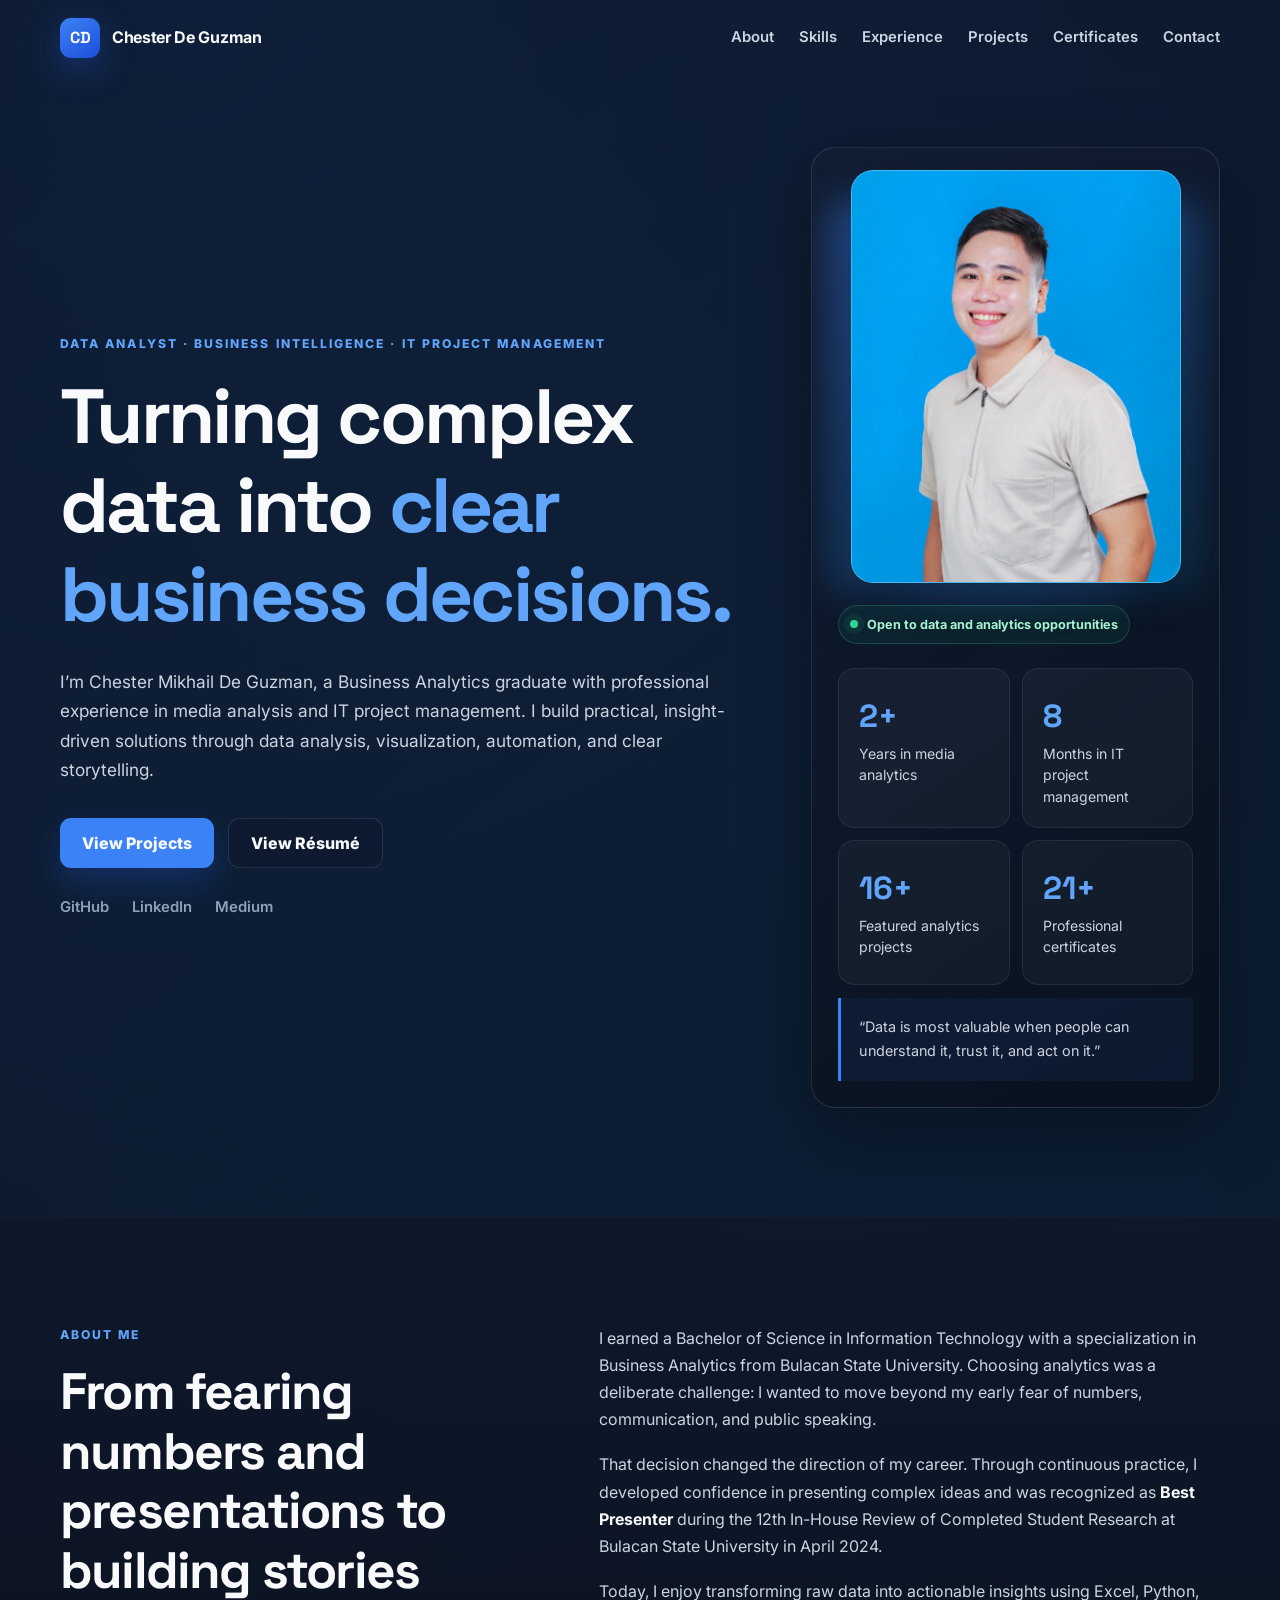
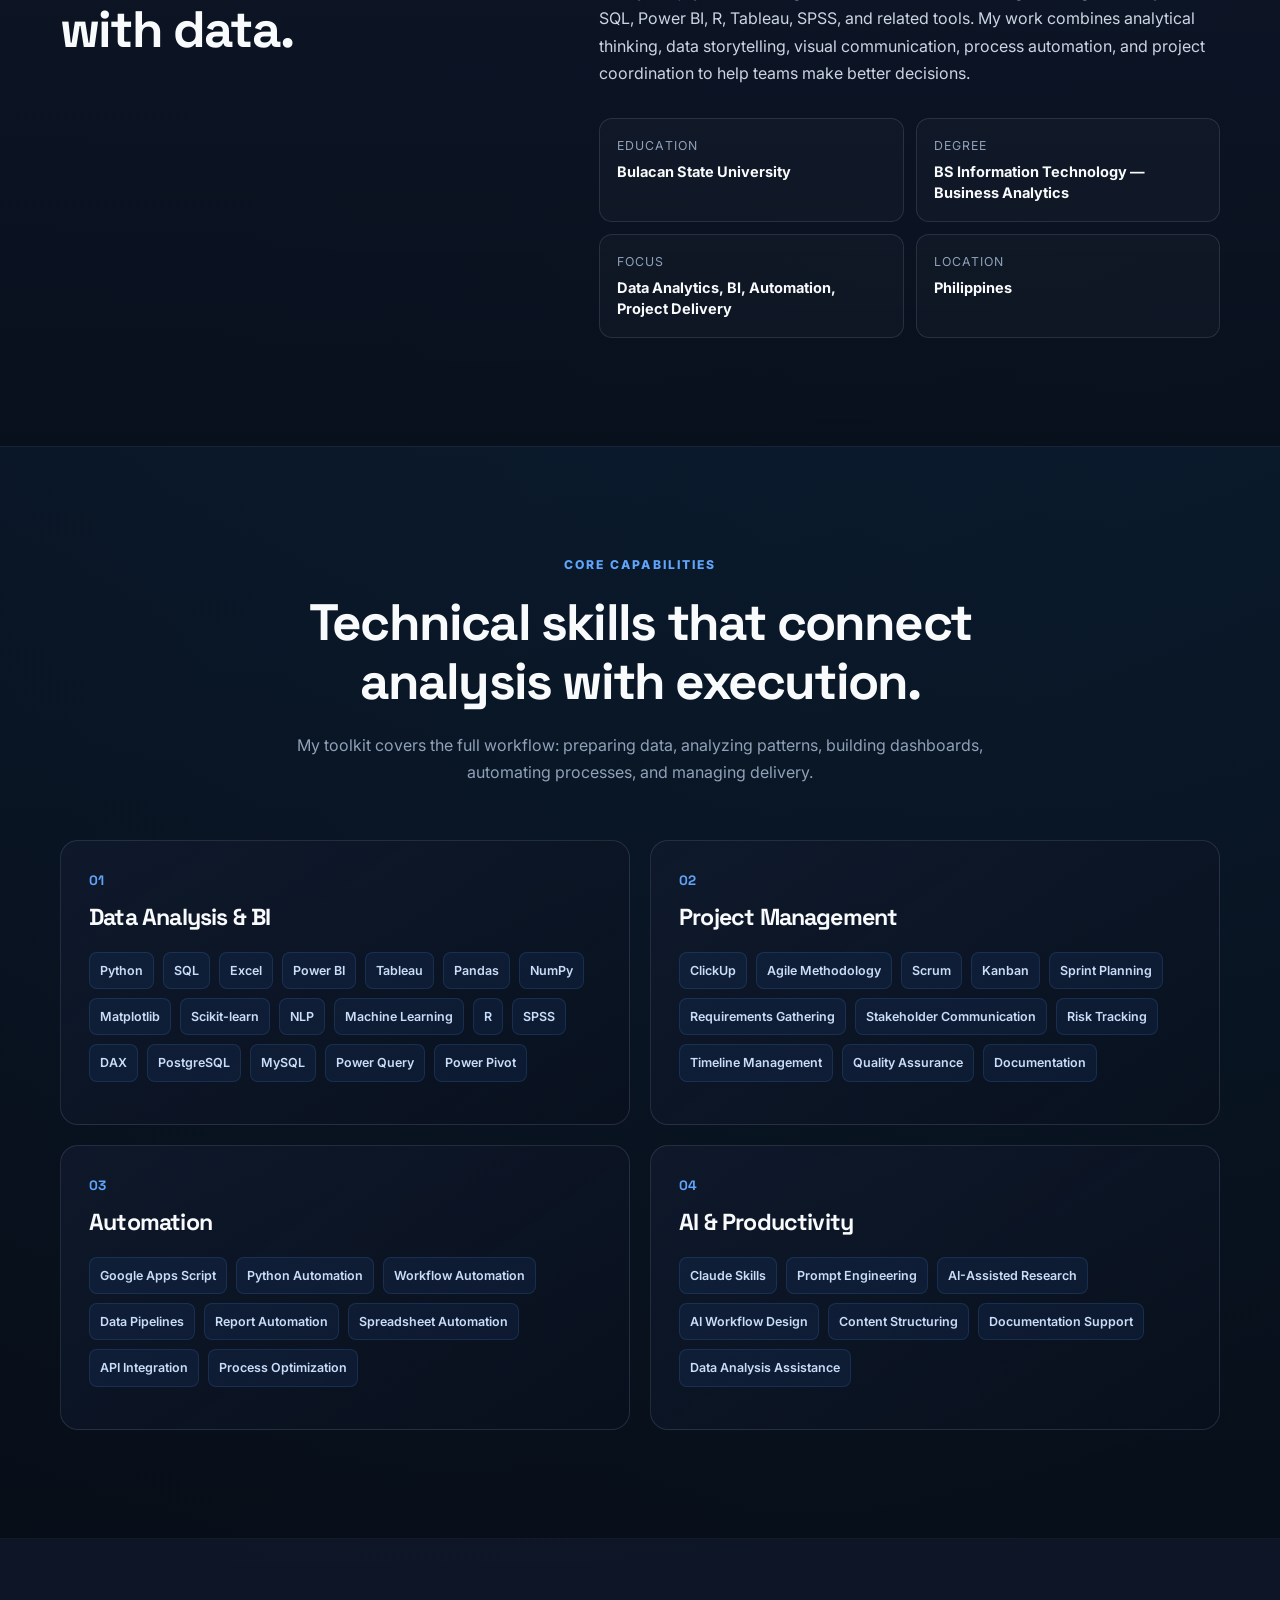
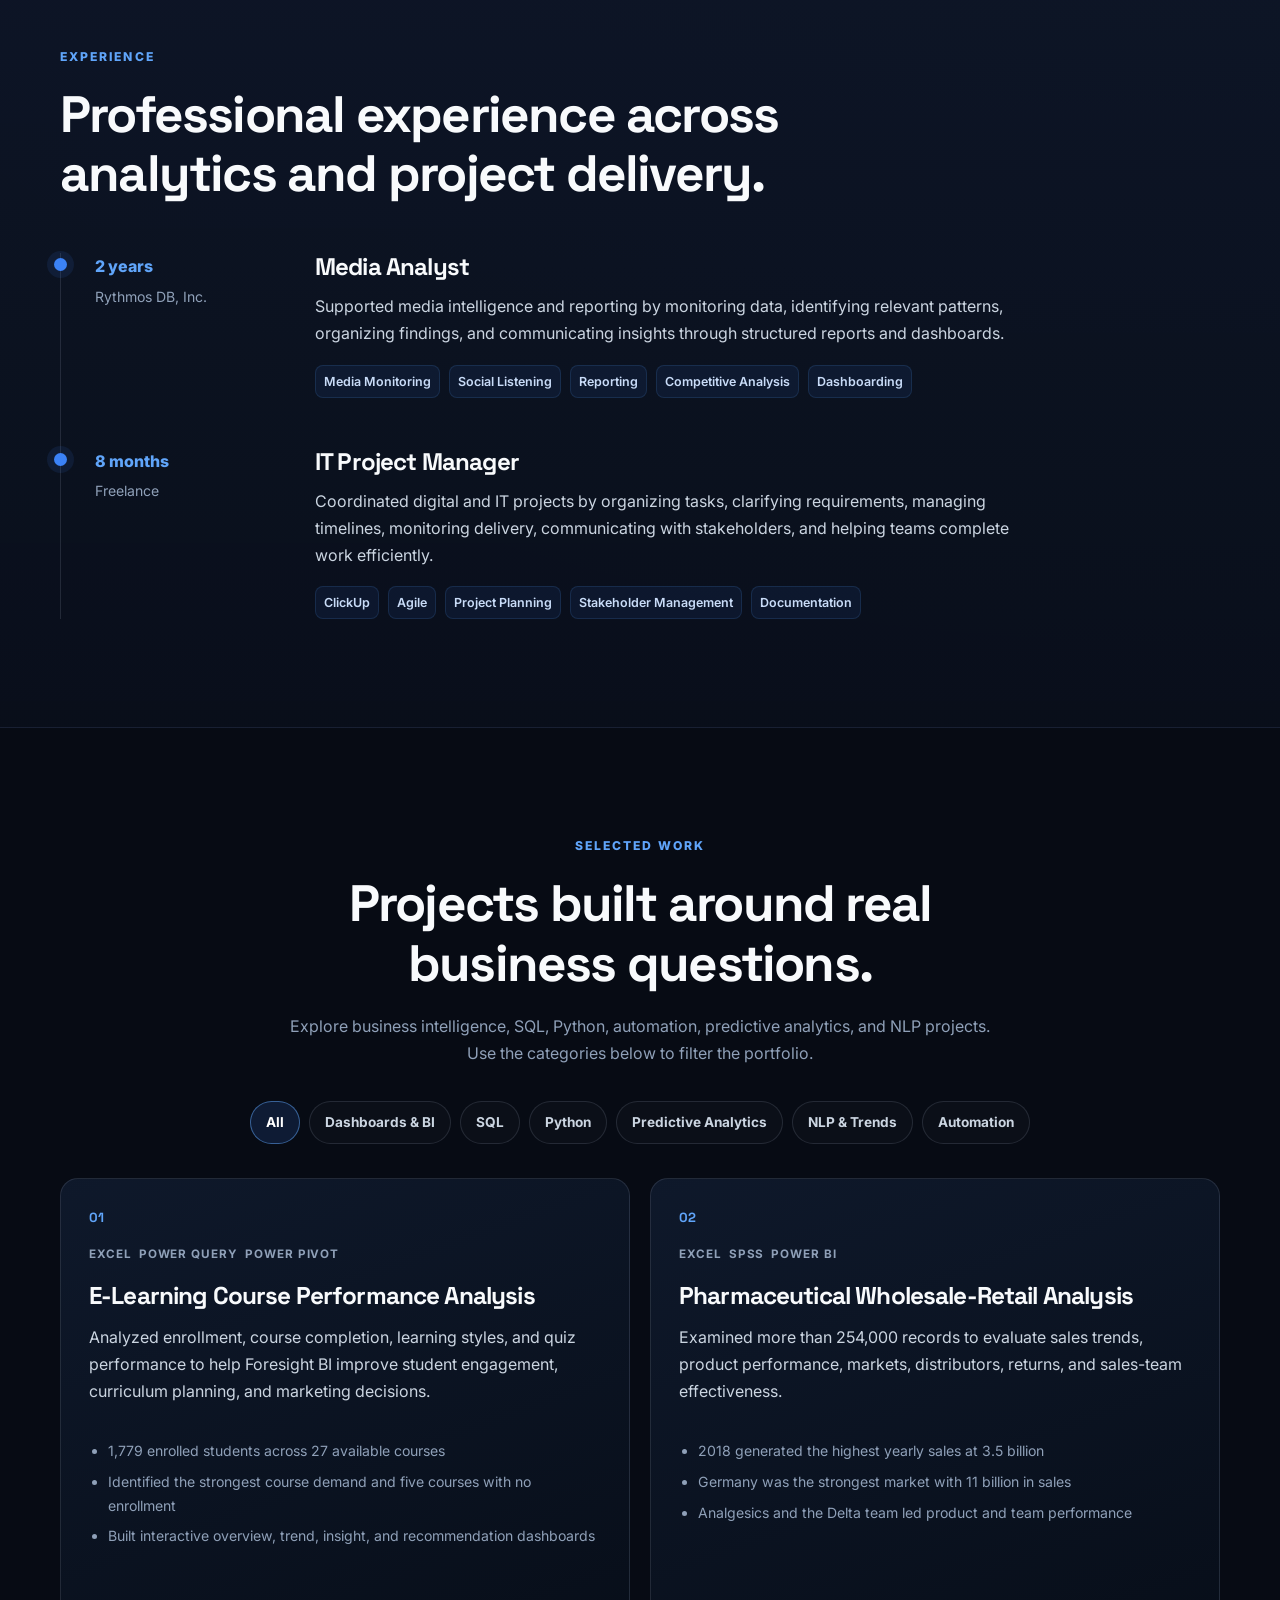
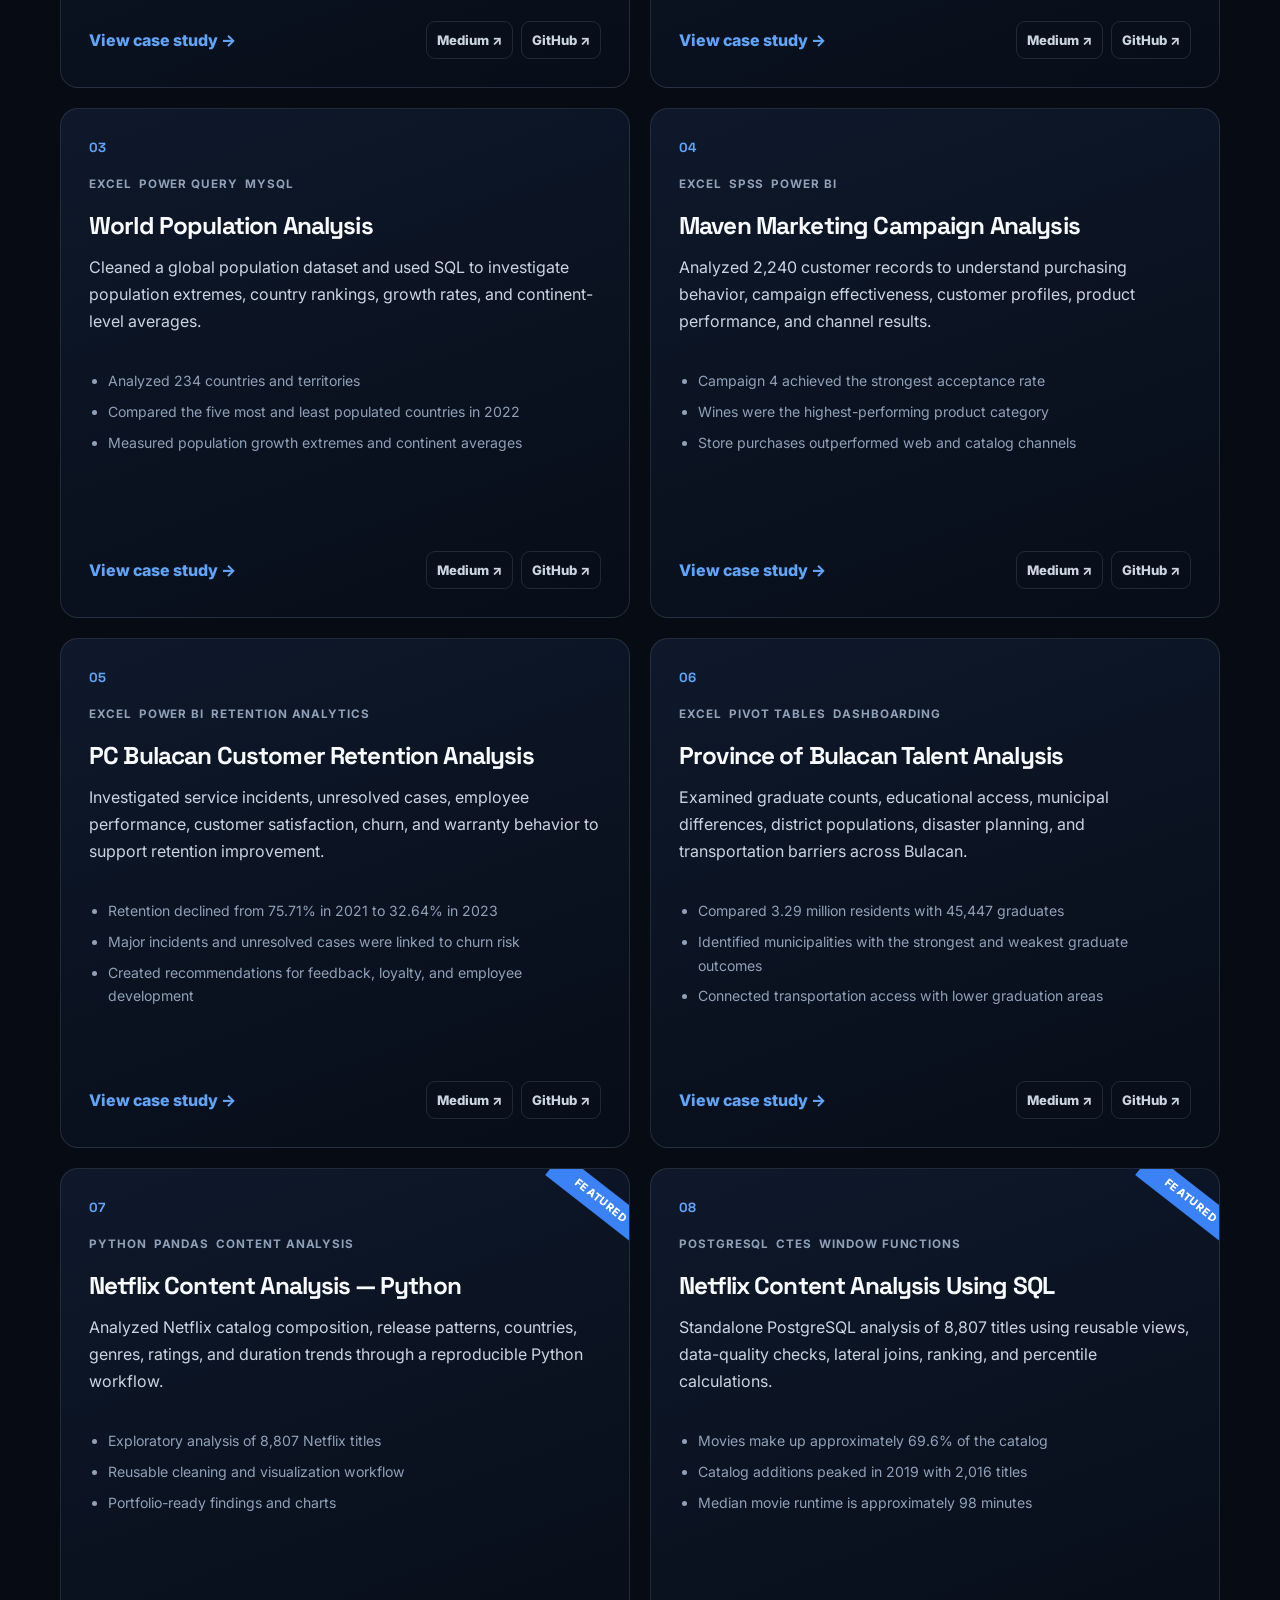
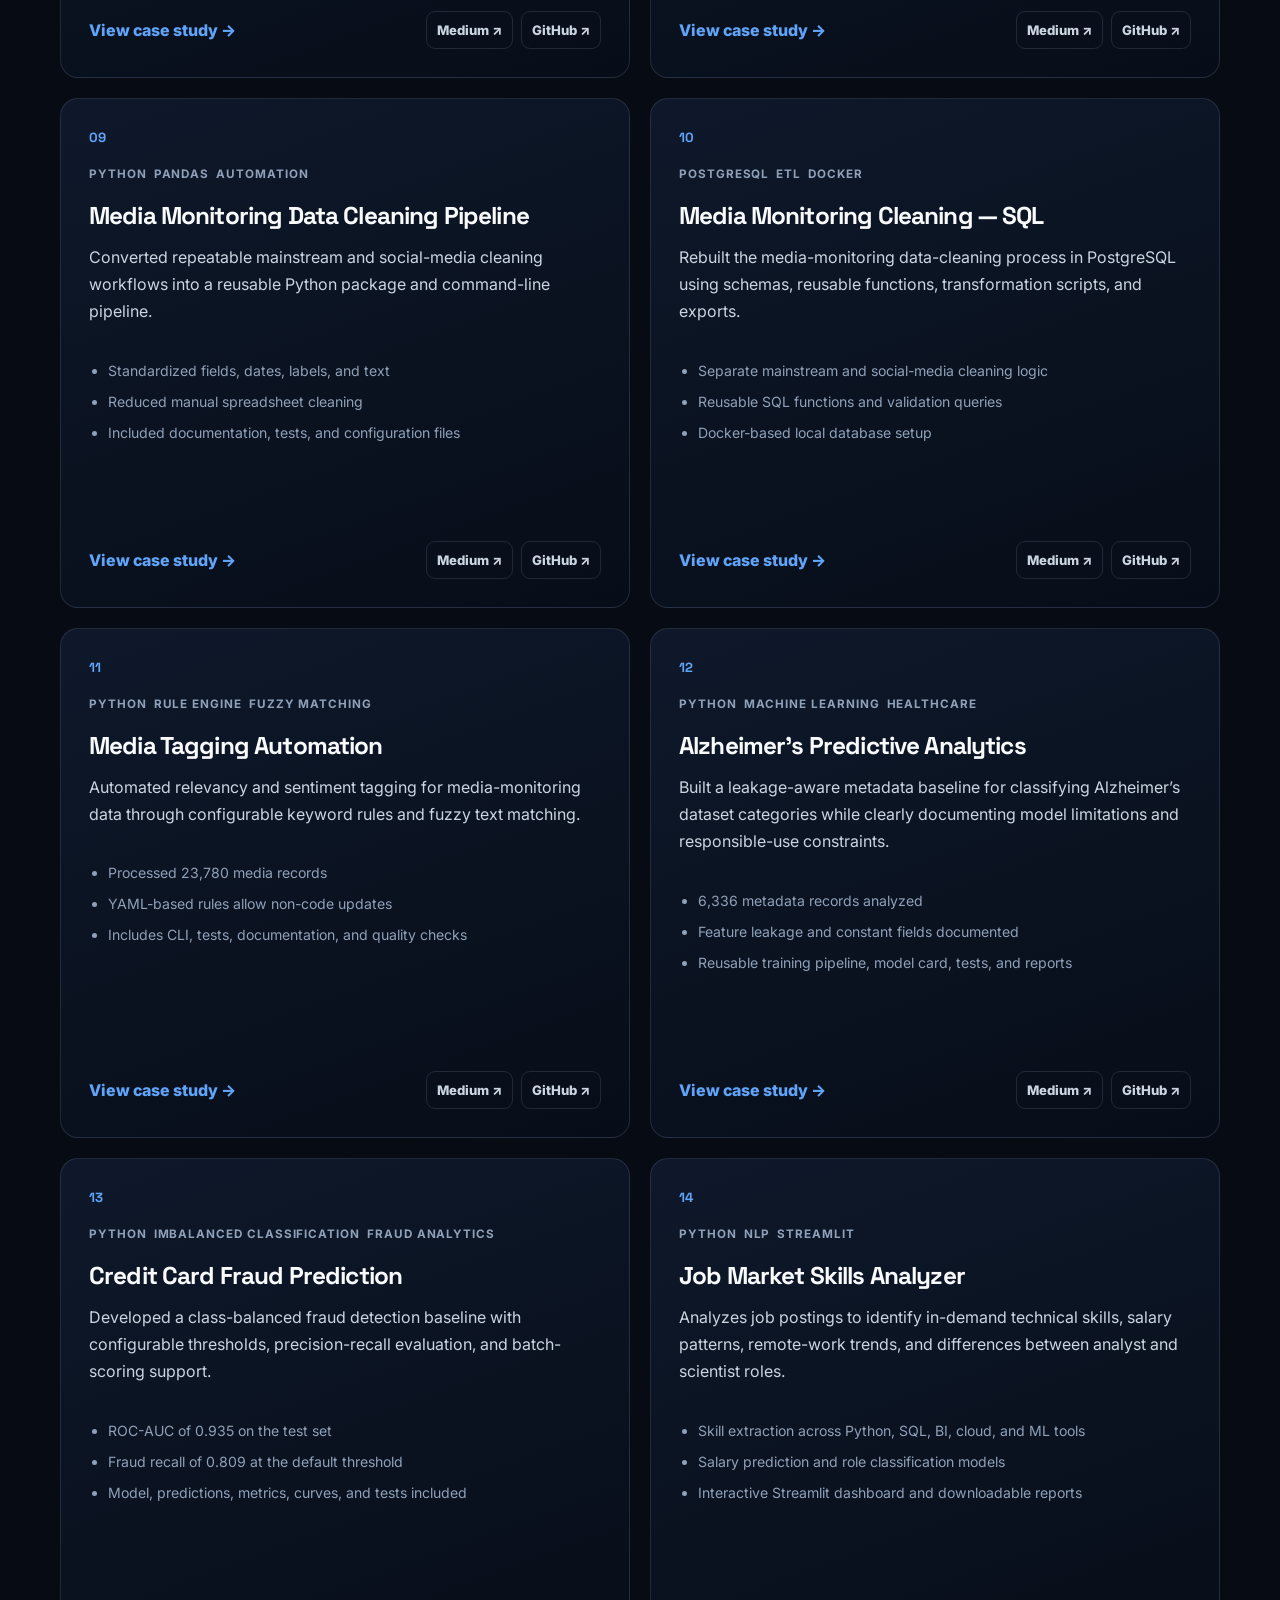
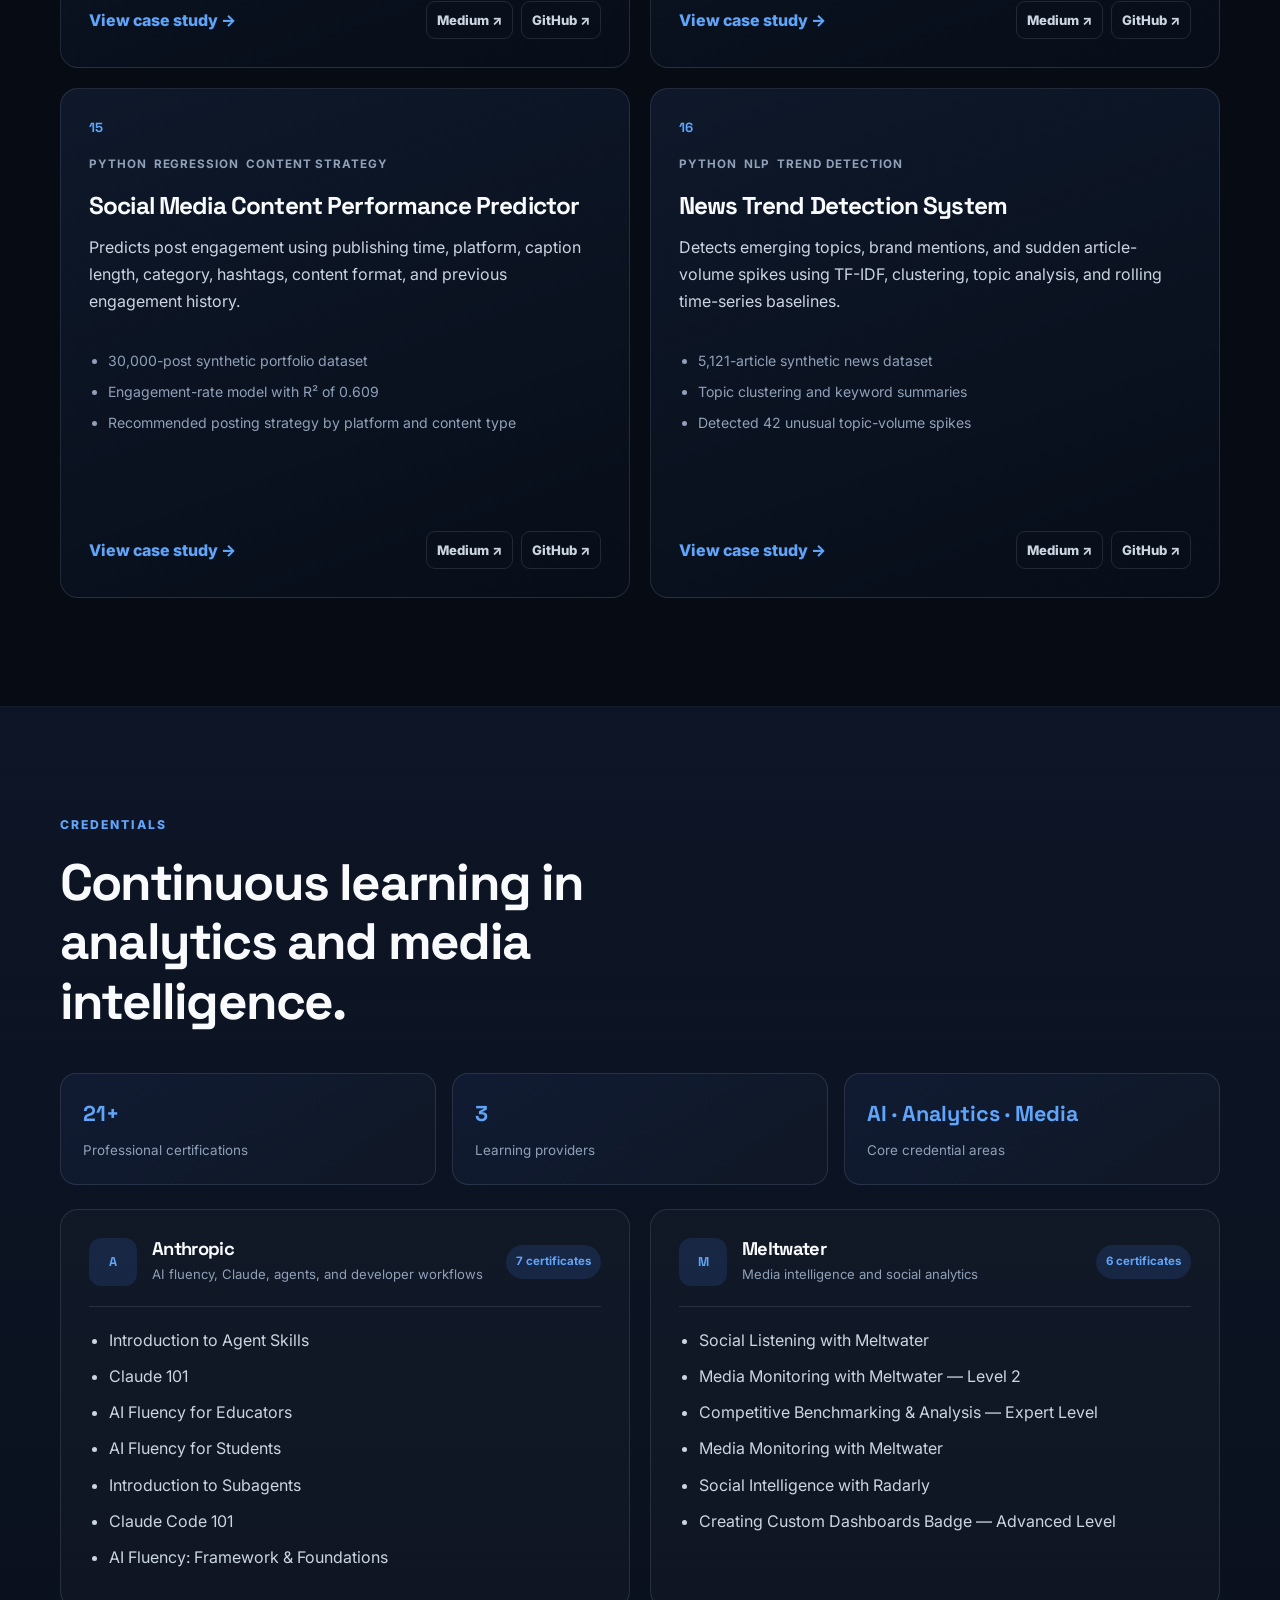
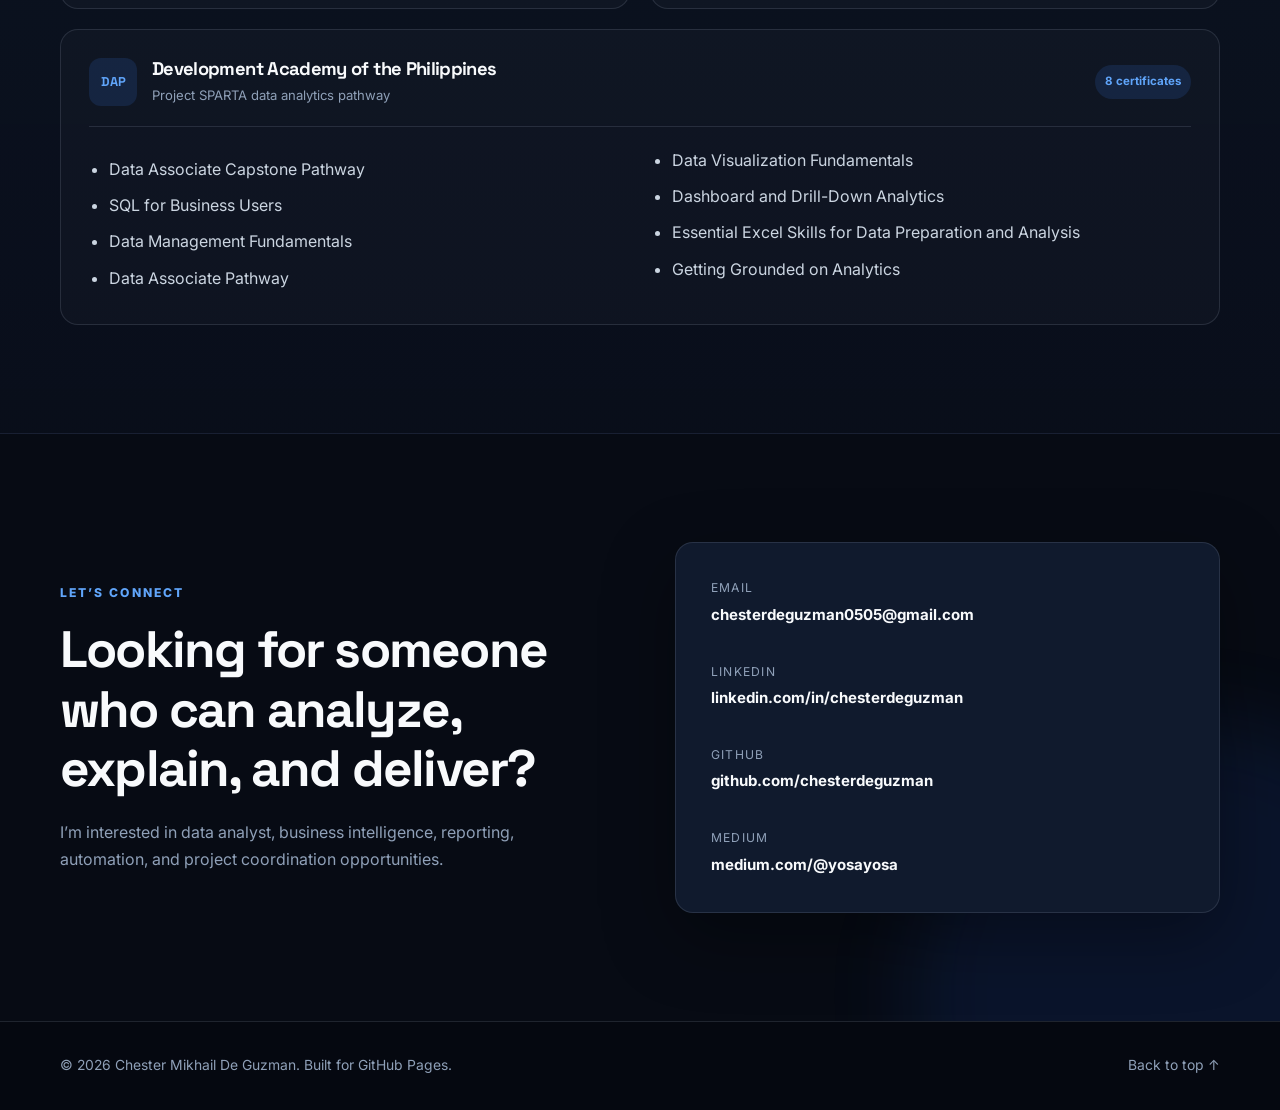
==== index.html @ fb3e98f4 "Update index.html" ====
<!DOCTYPE html>
<html lang="en">
<head>
<meta charset="utf-8"/>
<meta content="width=device-width, initial-scale=1.0" name="viewport"/>
<meta content="Portfolio of Chester Mikhail De Guzman, a data analyst and IT project manager specializing in business analytics, data storytelling, automation, and business intelligence." name="description"/>
<meta content="Chester Mikhail De Guzman, Data Analyst, Business Analytics, Python, SQL, Excel, Power BI, Tableau, Portfolio" name="keywords"/>
<meta content="Chester Mikhail De Guzman" name="author"/>
<meta content="Chester Mikhail De Guzman | Data Analytics Portfolio" property="og:title"/>
<meta content="Data analytics, business intelligence, automation, and project management portfolio." property="og:description"/>
<meta content="website" property="og:type"/>
<title>Chester Mikhail De Guzman | Data Analytics Portfolio</title>
<link href="https://fonts.googleapis.com" rel="preconnect"/>
<link crossorigin="" href="https://fonts.gstatic.com" rel="preconnect"/>
<link href="https://fonts.googleapis.com/css2?family=Inter:wght@400;500;600;700;800&amp;family=Space+Grotesk:wght@500;600;700&amp;display=swap" rel="stylesheet"/>
<link href="styles.css" rel="stylesheet"/>
</head>
<body>
<a class="skip-link" href="#main-content">Skip to main content</a>
<header class="site-header" id="top">
<nav aria-label="Primary navigation" class="navbar container">
<a aria-label="Chester portfolio home" class="brand" href="#top">
<span class="brand-mark">CD</span>
<span class="brand-text">Chester De Guzman</span>
</a>
<button aria-controls="nav-links" aria-expanded="false" aria-label="Open navigation menu" class="menu-toggle" type="button">
<span></span><span></span><span></span>
</button>
<div class="nav-links" id="nav-links">
<a href="#about">About</a>
<a href="#skills">Skills</a>
<a href="#experience">Experience</a>
<a href="#projects">Projects</a>
<a href="#certificates">Certificates</a>
<a href="#contact">Contact</a>
</div>
</nav>
</header>
<main id="main-content">
<section class="hero section">
<div class="container hero-grid">
<div class="hero-copy reveal">
<p class="eyebrow">Data Analyst · Business Intelligence · IT Project Management</p>
<h1>Turning complex data into <span>clear business decisions.</span></h1>
<p class="hero-summary">
            I’m Chester Mikhail De Guzman, a Business Analytics graduate with professional experience in media analysis and IT project management. I build practical, insight-driven solutions through data analysis, visualization, automation, and clear storytelling.
          </p>
<div class="hero-actions">
<a class="button button-primary" href="#projects">View Projects</a>
<a class="button button-secondary" href="assets/Chester-Mikhail-De-Guzman-Resume.pdf" rel="noopener" target="_blank">View Résumé</a>
</div>
<div aria-label="Professional links" class="hero-links">
<a href="https://github.com/chesterdeguzman" rel="noopener" target="_blank">GitHub</a>
<a href="https://www.linkedin.com/in/chesterdeguzman/" rel="noopener" target="_blank">LinkedIn</a>
<a href="https://medium.com/@yosayosa" rel="noopener" target="_blank">Medium</a>
</div>
</div>
<aside aria-label="Career summary and profile photo" class="hero-panel hero-profile-panel reveal">
<div class="profile-photo-wrap">
<img alt="Portrait of Chester Mikhail De Guzman" class="profile-photo" src="profile-photo.jpeg"/>
<div aria-hidden="true" class="profile-photo-glow"></div>
</div>
<div class="status-pill"><span></span> Open to data and analytics opportunities</div>
<div class="metric-grid">
<article>
<strong>2+</strong>
<span>Years in media analytics</span>
</article>
<article>
<strong>8</strong>
<span>Months in IT project management</span>
</article>
<article>
<strong>16+</strong>
<span>Featured analytics projects</span>
</article>
<article>
<strong>21+</strong>
<span>Professional certificates</span>
</article>
</div>
<div class="hero-quote">
<p>“Data is most valuable when people can understand it, trust it, and act on it.”</p>
</div>
</aside>
</div>
</section>
<section class="section section-muted" id="about">
<div class="container two-column">
<div class="section-heading reveal">
<p class="eyebrow">About Me</p>
<h2>From fearing numbers and presentations to building stories with data.</h2>
</div>
<div class="about-content reveal">
<p>
            I earned a Bachelor of Science in Information Technology with a specialization in Business Analytics from Bulacan State University. Choosing analytics was a deliberate challenge: I wanted to move beyond my early fear of numbers, communication, and public speaking.
          </p>
<p>
            That decision changed the direction of my career. Through continuous practice, I developed confidence in presenting complex ideas and was recognized as <strong>Best Presenter</strong> during the 12th In-House Review of Completed Student Research at Bulacan State University in April 2024.
          </p>
<p>
            Today, I enjoy transforming raw data into actionable insights using Excel, Python, SQL, Power BI, R, Tableau, SPSS, and related tools. My work combines analytical thinking, data storytelling, visual communication, process automation, and project coordination to help teams make better decisions.
          </p>
<div class="profile-details">
<div><span>Education</span><strong>Bulacan State University</strong></div>
<div><span>Degree</span><strong>BS Information Technology — Business Analytics</strong></div>
<div><span>Focus</span><strong>Data Analytics, BI, Automation, Project Delivery</strong></div>
<div><span>Location</span><strong>Philippines</strong></div>
</div>
</div>
</div>
</section>
<section class="section" id="skills">
<div class="container">
<div class="section-heading centered reveal">
<p class="eyebrow">Core Capabilities</p>
<h2>Technical skills that connect analysis with execution.</h2>
<p>My toolkit covers the full workflow: preparing data, analyzing patterns, building dashboards, automating processes, and managing delivery.</p>
</div>
<div class="skills-grid">
<article class="skill-card reveal">
<div class="skill-icon">01</div>
<h3>Data Analysis &amp; BI</h3>
<div class="tag-list">
<span>Python</span><span>SQL</span><span>Excel</span><span>Power BI</span><span>Tableau</span><span>Pandas</span><span>NumPy</span><span>Matplotlib</span><span>Scikit-learn</span><span>NLP</span><span>Machine Learning</span><span>R</span><span>SPSS</span><span>DAX</span><span>PostgreSQL</span><span>MySQL</span><span>Power Query</span><span>Power Pivot</span>
</div>
</article>
<article class="skill-card reveal">
<div class="skill-icon">02</div>
<h3>Project Management</h3>
<div class="tag-list">
<span>ClickUp</span><span>Agile Methodology</span><span>Scrum</span><span>Kanban</span><span>Sprint Planning</span><span>Requirements Gathering</span><span>Stakeholder Communication</span><span>Risk Tracking</span><span>Timeline Management</span><span>Quality Assurance</span><span>Documentation</span>
</div>
</article>
<article class="skill-card reveal">
<div class="skill-icon">03</div>
<h3>Automation</h3>
<div class="tag-list">
<span>Google Apps Script</span><span>Python Automation</span><span>Workflow Automation</span><span>Data Pipelines</span><span>Report Automation</span><span>Spreadsheet Automation</span><span>API Integration</span><span>Process Optimization</span>
</div>
</article>
<article class="skill-card reveal">
<div class="skill-icon">04</div>
<h3>AI &amp; Productivity</h3>
<div class="tag-list">
<span>Claude Skills</span><span>Prompt Engineering</span><span>AI-Assisted Research</span><span>AI Workflow Design</span><span>Content Structuring</span><span>Documentation Support</span><span>Data Analysis Assistance</span>
</div>
</article>
</div>
</div>
</section>
<section class="section section-muted" id="experience">
<div class="container">
<div class="section-heading reveal">
<p class="eyebrow">Experience</p>
<h2>Professional experience across analytics and project delivery.</h2>
</div>
<div class="timeline">
<article class="timeline-item reveal">
<div class="timeline-marker"></div>
<div class="timeline-meta">
<span>2 years</span>
<span>Rythmos DB, Inc.</span>
</div>
<div class="timeline-content">
<h3>Media Analyst</h3>
<p>Supported media intelligence and reporting by monitoring data, identifying relevant patterns, organizing findings, and communicating insights through structured reports and dashboards.</p>
<div class="tag-list compact"><span>Media Monitoring</span><span>Social Listening</span><span>Reporting</span><span>Competitive Analysis</span><span>Dashboarding</span></div>
</div>
</article>
<article class="timeline-item reveal">
<div class="timeline-marker"></div>
<div class="timeline-meta">
<span>8 months</span>
<span>Freelance</span>
</div>
<div class="timeline-content">
<h3>IT Project Manager</h3>
<p>Coordinated digital and IT projects by organizing tasks, clarifying requirements, managing timelines, monitoring delivery, communicating with stakeholders, and helping teams complete work efficiently.</p>
<div class="tag-list compact"><span>ClickUp</span><span>Agile</span><span>Project Planning</span><span>Stakeholder Management</span><span>Documentation</span></div>
</div>
</article>
</div>
</div>
</section>
<section class="section" id="projects">
<div class="container">
<div class="section-heading centered reveal">
<p class="eyebrow">Selected Work</p>
<h2>Projects built around real business questions.</h2>
<p>Explore business intelligence, SQL, Python, automation, predictive analytics, and NLP projects. Use the categories below to filter the portfolio.</p>
</div>
<div aria-label="Filter projects" class="project-filters reveal" role="group">
<button class="filter-button active" data-filter="all">All</button>
<button class="filter-button" data-filter="dashboard">Dashboards &amp; BI</button>
<button class="filter-button" data-filter="sql">SQL</button>
<button class="filter-button" data-filter="python">Python</button>
<button class="filter-button" data-filter="predictive">Predictive Analytics</button>
<button class="filter-button" data-filter="nlp">NLP &amp; Trends</button>
<button class="filter-button" data-filter="automation">Automation</button>
</div>
<div class="projects-grid">
<article class="project-card reveal" data-category="dashboard excel power-bi">
<div class="project-number">01</div>
<div class="project-meta"><span>Excel</span><span>Power Query</span><span>Power Pivot</span></div>
<h3>E-Learning Course Performance Analysis</h3>
<p>Analyzed enrollment, course completion, learning styles, and quiz performance to help Foresight BI improve student engagement, curriculum planning, and marketing decisions.</p>
<ul>
<li>1,779 enrolled students across 27 available courses</li>
<li>Identified the strongest course demand and five courses with no enrollment</li>
<li>Built interactive overview, trend, insight, and recommendation dashboards</li>
</ul>

<div class="project-actions"><button class="text-link project-detail-button" data-project="elearning">View case study <span>→</span></button><div class="project-external-links"><a class="repo-link" href="https://medium.com/@yosayosa/data-analysis-of-e-learning-course-data-74f90e2d6f2d" rel="noopener" target="_blank">Medium ↗</a><a class="repo-link" href="#" rel="noopener" target="_blank">GitHub ↗</a></div></div></article>
<article class="project-card reveal" data-category="dashboard excel power-bi">
<div class="project-number">02</div>
<div class="project-meta"><span>Excel</span><span>SPSS</span><span>Power BI</span></div>
<h3>Pharmaceutical Wholesale-Retail Analysis</h3>
<p>Examined more than 254,000 records to evaluate sales trends, product performance, markets, distributors, returns, and sales-team effectiveness.</p>
<ul>
<li>2018 generated the highest yearly sales at 3.5 billion</li>
<li>Germany was the strongest market with 11 billion in sales</li>
<li>Analgesics and the Delta team led product and team performance</li>
</ul>

<div class="project-actions"><button class="text-link project-detail-button" data-project="pharma">View case study <span>→</span></button><div class="project-external-links"><a class="repo-link" href="#" rel="noopener" target="_blank">Medium ↗</a><a class="repo-link" href="#" rel="noopener" target="_blank">GitHub ↗</a></div></div></article>
<article class="project-card reveal" data-category="sql dashboard">
<div class="project-number">03</div>
<div class="project-meta"><span>Excel</span><span>Power Query</span><span>MySQL</span></div>
<h3>World Population Analysis</h3>
<p>Cleaned a global population dataset and used SQL to investigate population extremes, country rankings, growth rates, and continent-level averages.</p>
<ul>
<li>Analyzed 234 countries and territories</li>
<li>Compared the five most and least populated countries in 2022</li>
<li>Measured population growth extremes and continent averages</li>
</ul>

<div class="project-actions"><button class="text-link project-detail-button" data-project="population">View case study <span>→</span></button><div class="project-external-links"><a class="repo-link" href="#" rel="noopener" target="_blank">Medium ↗</a><a class="repo-link" href="#" rel="noopener" target="_blank">GitHub ↗</a></div></div></article>
<article class="project-card reveal" data-category="dashboard excel power-bi">
<div class="project-number">04</div>
<div class="project-meta"><span>Excel</span><span>SPSS</span><span>Power BI</span></div>
<h3>Maven Marketing Campaign Analysis</h3>
<p>Analyzed 2,240 customer records to understand purchasing behavior, campaign effectiveness, customer profiles, product performance, and channel results.</p>
<ul>
<li>Campaign 4 achieved the strongest acceptance rate</li>
<li>Wines were the highest-performing product category</li>
<li>Store purchases outperformed web and catalog channels</li>
</ul>

<div class="project-actions"><button class="text-link project-detail-button" data-project="marketing">View case study <span>→</span></button><div class="project-external-links"><a class="repo-link" href="#" rel="noopener" target="_blank">Medium ↗</a><a class="repo-link" href="#" rel="noopener" target="_blank">GitHub ↗</a></div></div></article>
<article class="project-card reveal" data-category="dashboard power-bi">
<div class="project-number">05</div>
<div class="project-meta"><span>Excel</span><span>Power BI</span><span>Retention Analytics</span></div>
<h3>PC Bulacan Customer Retention Analysis</h3>
<p>Investigated service incidents, unresolved cases, employee performance, customer satisfaction, churn, and warranty behavior to support retention improvement.</p>
<ul>
<li>Retention declined from 75.71% in 2021 to 32.64% in 2023</li>
<li>Major incidents and unresolved cases were linked to churn risk</li>
<li>Created recommendations for feedback, loyalty, and employee development</li>
</ul>

<div class="project-actions"><button class="text-link project-detail-button" data-project="retention">View case study <span>→</span></button><div class="project-external-links"><a class="repo-link" href="#" rel="noopener" target="_blank">Medium ↗</a><a class="repo-link" href="#" rel="noopener" target="_blank">GitHub ↗</a></div></div></article>
<article class="project-card reveal" data-category="dashboard excel">
<div class="project-number">06</div>
<div class="project-meta"><span>Excel</span><span>Pivot Tables</span><span>Dashboarding</span></div>
<h3>Province of Bulacan Talent Analysis</h3>
<p>Examined graduate counts, educational access, municipal differences, district populations, disaster planning, and transportation barriers across Bulacan.</p>
<ul>
<li>Compared 3.29 million residents with 45,447 graduates</li>
<li>Identified municipalities with the strongest and weakest graduate outcomes</li>
<li>Connected transportation access with lower graduation areas</li>
</ul>

<div class="project-actions"><button class="text-link project-detail-button" data-project="bulacan">View case study <span>→</span></button><div class="project-external-links"><a class="repo-link" href="#" rel="noopener" target="_blank">Medium ↗</a><a class="repo-link" href="#" rel="noopener" target="_blank">GitHub ↗</a></div></div></article>
<article class="project-card featured-project reveal" data-category="python dashboard">
<div class="project-number">07</div>
<div class="project-meta"><span>Python</span><span>Pandas</span><span>Content Analysis</span></div>
<h3>Netflix Content Analysis — Python</h3>
<p>Analyzed Netflix catalog composition, release patterns, countries, genres, ratings, and duration trends through a reproducible Python workflow.</p>
<ul>
<li>Exploratory analysis of 8,807 Netflix titles</li>
<li>Reusable cleaning and visualization workflow</li>
<li>Portfolio-ready findings and charts</li>
</ul>

<div class="project-actions"><button class="text-link project-detail-button" data-project="netflixPython">View case study <span>→</span></button><div class="project-external-links"><a class="repo-link" href="#" rel="noopener" target="_blank">Medium ↗</a><a class="repo-link" href="https://github.com/chesterdeguzman/netflix-content-analysis-python" rel="noopener" target="_blank">GitHub ↗</a></div></div></article>
<article class="project-card featured-project reveal" data-category="sql">
<div class="project-number">08</div>
<div class="project-meta"><span>PostgreSQL</span><span>CTEs</span><span>Window Functions</span></div>
<h3>Netflix Content Analysis Using SQL</h3>
<p>Standalone PostgreSQL analysis of 8,807 titles using reusable views, data-quality checks, lateral joins, ranking, and percentile calculations.</p>
<ul>
<li>Movies make up approximately 69.6% of the catalog</li>
<li>Catalog additions peaked in 2019 with 2,016 titles</li>
<li>Median movie runtime is approximately 98 minutes</li>
</ul>

<div class="project-actions"><button class="text-link project-detail-button" data-project="netflixSql">View case study <span>→</span></button><div class="project-external-links"><a class="repo-link" href="#" rel="noopener" target="_blank">Medium ↗</a><a class="repo-link" href="https://github.com/chesterdeguzman/Netflix-SQL-Analysis" rel="noopener" target="_blank">GitHub ↗</a></div></div></article>
<article class="project-card reveal" data-category="python automation">
<div class="project-number">09</div>
<div class="project-meta"><span>Python</span><span>Pandas</span><span>Automation</span></div>
<h3>Media Monitoring Data Cleaning Pipeline</h3>
<p>Converted repeatable mainstream and social-media cleaning workflows into a reusable Python package and command-line pipeline.</p>
<ul>
<li>Standardized fields, dates, labels, and text</li>
<li>Reduced manual spreadsheet cleaning</li>
<li>Included documentation, tests, and configuration files</li>
</ul>

<div class="project-actions"><button class="text-link project-detail-button" data-project="mediaCleaning">View case study <span>→</span></button><div class="project-external-links"><a class="repo-link" href="#" rel="noopener" target="_blank">Medium ↗</a><a class="repo-link" href="https://github.com/chesterdeguzman/media-monitoring-cleaning" rel="noopener" target="_blank">GitHub ↗</a></div></div></article>
<article class="project-card reveal" data-category="sql automation">
<div class="project-number">10</div>
<div class="project-meta"><span>PostgreSQL</span><span>ETL</span><span>Docker</span></div>
<h3>Media Monitoring Cleaning — SQL</h3>
<p>Rebuilt the media-monitoring data-cleaning process in PostgreSQL using schemas, reusable functions, transformation scripts, and exports.</p>
<ul>
<li>Separate mainstream and social-media cleaning logic</li>
<li>Reusable SQL functions and validation queries</li>
<li>Docker-based local database setup</li>
</ul>

<div class="project-actions"><button class="text-link project-detail-button" data-project="mediaCleaningSql">View case study <span>→</span></button><div class="project-external-links"><a class="repo-link" href="#" rel="noopener" target="_blank">Medium ↗</a><a class="repo-link" href="https://github.com/chesterdeguzman/media-monitoring-cleaning-sql" rel="noopener" target="_blank">GitHub ↗</a></div></div></article>
<article class="project-card reveal" data-category="python automation nlp">
<div class="project-number">11</div>
<div class="project-meta"><span>Python</span><span>Rule Engine</span><span>Fuzzy Matching</span></div>
<h3>Media Tagging Automation</h3>
<p>Automated relevancy and sentiment tagging for media-monitoring data through configurable keyword rules and fuzzy text matching.</p>
<ul>
<li>Processed 23,780 media records</li>
<li>YAML-based rules allow non-code updates</li>
<li>Includes CLI, tests, documentation, and quality checks</li>
</ul>

<div class="project-actions"><button class="text-link project-detail-button" data-project="taggingAutomation">View case study <span>→</span></button><div class="project-external-links"><a class="repo-link" href="#" rel="noopener" target="_blank">Medium ↗</a><a class="repo-link" href="https://github.com/chesterdeguzman/media-tagging-automation" rel="noopener" target="_blank">GitHub ↗</a></div></div></article>
<article class="project-card reveal" data-category="python predictive">
<div class="project-number">12</div>
<div class="project-meta"><span>Python</span><span>Machine Learning</span><span>Healthcare</span></div>
<h3>Alzheimer’s Predictive Analytics</h3>
<p>Built a leakage-aware metadata baseline for classifying Alzheimer’s dataset categories while clearly documenting model limitations and responsible-use constraints.</p>
<ul>
<li>6,336 metadata records analyzed</li>
<li>Feature leakage and constant fields documented</li>
<li>Reusable training pipeline, model card, tests, and reports</li>
</ul>

<div class="project-actions"><button class="text-link project-detail-button" data-project="alzheimer">View case study <span>→</span></button><div class="project-external-links"><a class="repo-link" href="#" rel="noopener" target="_blank">Medium ↗</a><a class="repo-link" href="https://github.com/chesterdeguzman/alzheimer-predictive-analytics" rel="noopener" target="_blank">GitHub ↗</a></div></div></article>
<article class="project-card reveal" data-category="python predictive">
<div class="project-number">13</div>
<div class="project-meta"><span>Python</span><span>Imbalanced Classification</span><span>Fraud Analytics</span></div>
<h3>Credit Card Fraud Prediction</h3>
<p>Developed a class-balanced fraud detection baseline with configurable thresholds, precision-recall evaluation, and batch-scoring support.</p>
<ul>
<li>ROC-AUC of 0.935 on the test set</li>
<li>Fraud recall of 0.809 at the default threshold</li>
<li>Model, predictions, metrics, curves, and tests included</li>
</ul>

<div class="project-actions"><button class="text-link project-detail-button" data-project="fraud">View case study <span>→</span></button><div class="project-external-links"><a class="repo-link" href="#" rel="noopener" target="_blank">Medium ↗</a><a class="repo-link" href="https://github.com/chesterdeguzman/credit-card-fraud-prediction" rel="noopener" target="_blank">GitHub ↗</a></div></div></article>
<article class="project-card reveal" data-category="python predictive nlp dashboard">
<div class="project-number">14</div>
<div class="project-meta"><span>Python</span><span>NLP</span><span>Streamlit</span></div>
<h3>Job Market Skills Analyzer</h3>
<p>Analyzes job postings to identify in-demand technical skills, salary patterns, remote-work trends, and differences between analyst and scientist roles.</p>
<ul>
<li>Skill extraction across Python, SQL, BI, cloud, and ML tools</li>
<li>Salary prediction and role classification models</li>
<li>Interactive Streamlit dashboard and downloadable reports</li>
</ul>

<div class="project-actions"><button class="text-link project-detail-button" data-project="jobMarket">View case study <span>→</span></button><div class="project-external-links"><a class="repo-link" href="#" rel="noopener" target="_blank">Medium ↗</a><a class="repo-link" href="https://github.com/chesterdeguzman/job-market-skills-analyzer" rel="noopener" target="_blank">GitHub ↗</a></div></div></article>
<article class="project-card reveal" data-category="python predictive dashboard">
<div class="project-number">15</div>
<div class="project-meta"><span>Python</span><span>Regression</span><span>Content Strategy</span></div>
<h3>Social Media Content Performance Predictor</h3>
<p>Predicts post engagement using publishing time, platform, caption length, category, hashtags, content format, and previous engagement history.</p>
<ul>
<li>30,000-post synthetic portfolio dataset</li>
<li>Engagement-rate model with R² of 0.609</li>
<li>Recommended posting strategy by platform and content type</li>
</ul>

<div class="project-actions"><button class="text-link project-detail-button" data-project="socialPredictor">View case study <span>→</span></button><div class="project-external-links"><a class="repo-link" href="#" rel="noopener" target="_blank">Medium ↗</a><a class="repo-link" href="https://github.com/chesterdeguzman/social-media-content-performance-predictor" rel="noopener" target="_blank">GitHub ↗</a></div></div></article>
<article class="project-card reveal" data-category="python nlp predictive dashboard">
<div class="project-number">16</div>
<div class="project-meta"><span>Python</span><span>NLP</span><span>Trend Detection</span></div>
<h3>News Trend Detection System</h3>
<p>Detects emerging topics, brand mentions, and sudden article-volume spikes using TF-IDF, clustering, topic analysis, and rolling time-series baselines.</p>
<ul>
<li>5,121-article synthetic news dataset</li>
<li>Topic clustering and keyword summaries</li>
<li>Detected 42 unusual topic-volume spikes</li>
</ul>

<div class="project-actions"><button class="text-link project-detail-button" data-project="newsTrends">View case study <span>→</span></button><div class="project-external-links"><a class="repo-link" href="#" rel="noopener" target="_blank">Medium ↗</a><a class="repo-link" href="https://github.com/chesterdeguzman/news-trend-detection-system" rel="noopener" target="_blank">GitHub ↗</a></div></div></article>
</div>
</div>
</section>
<section class="section section-muted" id="certificates">
<div class="container">
<div class="section-heading reveal">
<p class="eyebrow">Credentials</p>
<h2>Continuous learning in analytics and media intelligence.</h2>
</div>
<div aria-label="Certification summary" class="credential-stats reveal">
<div><strong>21+</strong><span>Professional certifications</span></div>
<div><strong>3</strong><span>Learning providers</span></div>
<div><strong>AI · Analytics · Media</strong><span>Core credential areas</span></div>
</div>
<div class="certificate-columns">
<article class="certificate-group reveal">
<div class="certificate-header">
<span class="certificate-logo">A</span>
<div><h3>Anthropic</h3><p>AI fluency, Claude, agents, and developer workflows</p></div>
<span class="certificate-count">7 certificates</span>
</div>
<ul class="certificate-list">
<li>Introduction to Agent Skills</li>
<li>Claude 101</li>
<li>AI Fluency for Educators</li>
<li>AI Fluency for Students</li>
<li>Introduction to Subagents</li>
<li>Claude Code 101</li>
<li>AI Fluency: Framework &amp; Foundations</li>
</ul>
</article>
<article class="certificate-group reveal">
<div class="certificate-header">
<span class="certificate-logo">M</span>
<div><h3>Meltwater</h3><p>Media intelligence and social analytics</p></div>
<span class="certificate-count">6 certificates</span>
</div>
<ul class="certificate-list">
<li>Social Listening with Meltwater</li>
<li>Media Monitoring with Meltwater — Level 2</li>
<li>Competitive Benchmarking &amp; Analysis — Expert Level</li>
<li>Media Monitoring with Meltwater</li>
<li>Social Intelligence with Radarly</li>
<li>Creating Custom Dashboards Badge — Advanced Level</li>
</ul>
</article>
<article class="certificate-group certificate-group-wide reveal">
<div class="certificate-header">
<span class="certificate-logo">DAP</span>
<div><h3>Development Academy of the Philippines</h3><p>Project SPARTA data analytics pathway</p></div>
<span class="certificate-count">8 certificates</span>
</div>
<ul class="certificate-list certificate-list-two-column">
<li>Data Associate Capstone Pathway</li>
<li>SQL for Business Users</li>
<li>Data Management Fundamentals</li>
<li>Data Associate Pathway</li>
<li>Data Visualization Fundamentals</li>
<li>Dashboard and Drill-Down Analytics</li>
<li>Essential Excel Skills for Data Preparation and Analysis</li>
<li>Getting Grounded on Analytics</li>
</ul>
</article>
</div>
</div>
</section>
<section class="section contact-section" id="contact">
<div class="container contact-grid">
<div class="section-heading reveal">
<p class="eyebrow">Let’s Connect</p>
<h2>Looking for someone who can analyze, explain, and deliver?</h2>
<p>I’m interested in data analyst, business intelligence, reporting, automation, and project coordination opportunities.</p>
</div>
<div class="contact-card reveal">
<a href="mailto:chesterdeguzman0505@gmail.com">
<span>Email</span>
<strong>chesterdeguzman0505@gmail.com</strong>
</a>
<a href="https://www.linkedin.com/in/chesterdeguzman/" rel="noopener" target="_blank">
<span>LinkedIn</span>
<strong>linkedin.com/in/chesterdeguzman</strong>
</a>
<a href="https://github.com/chesterdeguzman" rel="noopener" target="_blank">
<span>GitHub</span>
<strong>github.com/chesterdeguzman</strong>
</a>
<a href="https://medium.com/@yosayosa" rel="noopener" target="_blank">
<span>Medium</span>
<strong>medium.com/@yosayosa</strong>
</a>
</div>
</div>
</section>
</main>
<footer class="site-footer">
<div class="container footer-content">
<p>© <span id="current-year"></span> Chester Mikhail De Guzman. Built for GitHub Pages.</p>
<a href="#top">Back to top ↑</a>
</div>
</footer>
<dialog class="project-dialog" id="project-dialog">
<button aria-label="Close case study" class="dialog-close" type="button">×</button>
<div id="dialog-content"></div>
</dialog>
<script src="script.js"></script>
</body>
</html>
---- styles.css ----
:root {
  --bg: #070b14;
  --bg-soft: #0b1220;
  --panel: #101a2d;
  --panel-2: #131f35;
  --border: rgba(148, 163, 184, 0.18);
  --text: #f8fafc;
  --text-soft: #cbd5e1;
  --muted: #8fa0b8;
  --accent: #3b82f6;
  --accent-bright: #60a5fa;
  --accent-soft: rgba(59, 130, 246, 0.14);
  --success: #34d399;
  --shadow: 0 24px 70px rgba(0, 0, 0, 0.35);
  --radius: 18px;
  --container: 1160px;
}

* { box-sizing: border-box; }
html { scroll-behavior: smooth; }
body {
  margin: 0;
  color: var(--text);
  background:
    radial-gradient(circle at 15% 0%, rgba(59,130,246,.15), transparent 30%),
    radial-gradient(circle at 90% 15%, rgba(14,165,233,.08), transparent 25%),
    var(--bg);
  font-family: Inter, system-ui, -apple-system, BlinkMacSystemFont, "Segoe UI", sans-serif;
  line-height: 1.7;
}
body.dialog-open { overflow: hidden; }
a { color: inherit; text-decoration: none; }
button { font: inherit; }
img { max-width: 100%; display: block; }

.skip-link {
  position: fixed;
  top: 12px;
  left: 12px;
  z-index: 999;
  padding: 10px 14px;
  background: var(--text);
  color: var(--bg);
  border-radius: 8px;
  transform: translateY(-150%);
}
.skip-link:focus { transform: translateY(0); }

.container { width: min(calc(100% - 40px), var(--container)); margin-inline: auto; }
.section { padding: 108px 0; }
.section-muted {
  background: linear-gradient(180deg, rgba(15,23,42,.82), rgba(9,15,27,.88));
  border-block: 1px solid rgba(148,163,184,.08);
}

.site-header {
  position: sticky;
  top: 0;
  z-index: 100;
  border-bottom: 1px solid transparent;
  transition: background .25s ease, border-color .25s ease, backdrop-filter .25s ease;
}
.site-header.scrolled {
  background: rgba(7, 11, 20, .83);
  border-color: var(--border);
  backdrop-filter: blur(18px);
}
.navbar { min-height: 76px; display: flex; align-items: center; justify-content: space-between; gap: 30px; }
.brand { display: flex; align-items: center; gap: 12px; font-weight: 700; }
.brand-mark {
  width: 40px; height: 40px; border-radius: 11px; display: grid; place-items: center;
  background: linear-gradient(145deg, var(--accent), #1d4ed8); box-shadow: 0 10px 35px rgba(37,99,235,.35);
  font-family: "Space Grotesk", sans-serif;
}
.brand-text { letter-spacing: -.02em; }
.nav-links { display: flex; align-items: center; gap: 25px; }
.nav-links a { color: var(--text-soft); font-size: .93rem; font-weight: 600; transition: color .2s ease; }
.nav-links a:hover, .nav-links a.active { color: var(--accent-bright); }
.menu-toggle { display: none; background: none; border: 0; padding: 8px; cursor: pointer; }
.menu-toggle span { display: block; width: 25px; height: 2px; margin: 5px 0; background: var(--text); }

.hero { min-height: calc(100vh - 76px); display: grid; place-items: center; padding-top: 70px; }
.hero-grid { display: grid; grid-template-columns: 1.25fr .75fr; gap: 70px; align-items: center; }
.eyebrow {
  margin: 0 0 17px; color: var(--accent-bright); text-transform: uppercase; letter-spacing: .17em;
  font-size: .76rem; font-weight: 800;
}
h1, h2, h3 { font-family: "Space Grotesk", Inter, sans-serif; line-height: 1.16; letter-spacing: -.035em; }
h1 { margin: 0; max-width: 850px; font-size: clamp(3rem, 6vw, 5.65rem); }
h1 span { color: var(--accent-bright); }
h2 { margin: 0; font-size: clamp(2.15rem, 4vw, 3.65rem); }
h3 { margin: 0; font-size: 1.3rem; }
.hero-summary { max-width: 760px; margin: 28px 0 0; color: var(--text-soft); font-size: 1.08rem; }
.hero-actions { display: flex; flex-wrap: wrap; gap: 14px; margin-top: 34px; }
.button { display: inline-flex; min-height: 50px; padding: 0 22px; align-items: center; justify-content: center; border-radius: 11px; font-weight: 800; transition: transform .2s ease, border-color .2s ease, background .2s ease; }
.button:hover { transform: translateY(-2px); }
.button-primary { background: var(--accent); box-shadow: 0 14px 35px rgba(37,99,235,.27); }
.button-primary:hover { background: #2563eb; }
.button-secondary { border: 1px solid var(--border); background: rgba(15,23,42,.45); }
.button-secondary:hover { border-color: rgba(96,165,250,.7); }
.hero-links { display: flex; flex-wrap: wrap; gap: 23px; margin-top: 27px; }
.hero-links a { color: var(--muted); font-weight: 600; font-size: .93rem; }
.hero-links a:hover { color: var(--text); }
.hero-panel { position: relative; overflow: hidden; padding: 26px; border: 1px solid var(--border); border-radius: 24px; background: linear-gradient(145deg, rgba(19,31,53,.95), rgba(9,16,29,.92)); box-shadow: var(--shadow); }
.hero-panel::before { content: ""; position: absolute; inset: -50% auto auto 40%; width: 280px; height: 280px; border-radius: 50%; background: rgba(59,130,246,.14); filter: blur(20px); }
.status-pill { position: relative; display: inline-flex; align-items: center; gap: 9px; padding: 8px 11px; border: 1px solid rgba(52,211,153,.22); border-radius: 999px; background: rgba(16,185,129,.08); color: #a7f3d0; font-size: .79rem; font-weight: 700; }
.status-pill span { width: 8px; height: 8px; border-radius: 50%; background: var(--success); box-shadow: 0 0 0 6px rgba(52,211,153,.08); }
.metric-grid { position: relative; display: grid; grid-template-columns: 1fr 1fr; gap: 12px; margin-top: 24px; }
.metric-grid article { min-height: 145px; padding: 20px; border-radius: 16px; background: rgba(255,255,255,.035); border: 1px solid rgba(148,163,184,.12); }
.metric-grid strong { display: block; font-family: "Space Grotesk"; font-size: 2rem; color: var(--accent-bright); }
.metric-grid span { display: block; color: var(--text-soft); font-size: .88rem; line-height: 1.5; }
.hero-quote { position: relative; margin-top: 13px; padding: 17px 18px; border-left: 3px solid var(--accent); background: rgba(59,130,246,.07); }
.hero-quote p { margin: 0; color: var(--text-soft); font-size: .9rem; }

.two-column { display: grid; grid-template-columns: .85fr 1.15fr; gap: 80px; align-items: start; }
.section-heading { max-width: 730px; }
.section-heading > p:not(.eyebrow) { color: var(--muted); margin: 20px 0 0; }
.section-heading.centered { margin: 0 auto 54px; text-align: center; }
.about-content > p { margin: 0 0 18px; color: var(--text-soft); }
.about-content strong { color: var(--text); }
.profile-details { display: grid; grid-template-columns: 1fr 1fr; gap: 12px; margin-top: 31px; }
.profile-details div { padding: 17px; border: 1px solid var(--border); border-radius: 13px; background: rgba(255,255,255,.025); }
.profile-details span { display: block; color: var(--muted); font-size: .77rem; text-transform: uppercase; letter-spacing: .09em; }
.profile-details strong { display: block; margin-top: 5px; font-size: .91rem; line-height: 1.45; }

.skills-grid { display: grid; grid-template-columns: repeat(2, 1fr); gap: 20px; }
.skill-card { min-height: 285px; padding: 28px; border: 1px solid var(--border); border-radius: var(--radius); background: linear-gradient(145deg, rgba(16,26,45,.83), rgba(9,16,29,.65)); }
.skill-card:hover { border-color: rgba(96,165,250,.42); }
.skill-icon { color: var(--accent-bright); font-family: "Space Grotesk"; font-weight: 700; font-size: .85rem; }
.skill-card h3 { margin: 12px 0 21px; font-size: 1.45rem; }
.tag-list { display: flex; flex-wrap: wrap; gap: 9px; }
.tag-list span { padding: 7px 10px; border-radius: 8px; background: rgba(59,130,246,.08); border: 1px solid rgba(96,165,250,.14); color: #c9dcf8; font-size: .78rem; font-weight: 600; }
.tag-list.compact { margin-top: 17px; }
.tag-list.compact span { padding: 5px 8px; }

.timeline { margin-top: 50px; }
.timeline-item { position: relative; display: grid; grid-template-columns: 180px 1fr; gap: 40px; padding: 0 0 50px 34px; border-left: 1px solid var(--border); }
.timeline-item:last-child { padding-bottom: 0; }
.timeline-marker { position: absolute; left: -7px; top: 5px; width: 13px; height: 13px; border-radius: 50%; background: var(--accent); box-shadow: 0 0 0 7px rgba(59,130,246,.1); }
.timeline-meta span { display: block; }
.timeline-meta span:first-child { color: var(--accent-bright); font-weight: 800; }
.timeline-meta span:last-child { color: var(--muted); font-size: .88rem; margin-top: 4px; }
.timeline-content { max-width: 730px; }
.timeline-content h3 { font-size: 1.5rem; }
.timeline-content p { margin: 12px 0 0; color: var(--text-soft); }

.project-filters { display: flex; flex-wrap: wrap; justify-content: center; gap: 9px; margin: -20px 0 34px; }
.filter-button { cursor: pointer; padding: 9px 15px; color: var(--text-soft); border: 1px solid var(--border); border-radius: 999px; background: rgba(255,255,255,.02); font-weight: 700; font-size: .85rem; }
.filter-button:hover, .filter-button.active { color: #fff; border-color: rgba(96,165,250,.5); background: var(--accent-soft); }
.projects-grid { display: grid; grid-template-columns: repeat(2, 1fr); gap: 20px; }
.project-card { display: flex; flex-direction: column; min-height: 490px; padding: 28px; border: 1px solid var(--border); border-radius: var(--radius); background: linear-gradient(160deg, rgba(16,26,45,.9), rgba(8,14,25,.88)); transition: transform .23s ease, border-color .23s ease; }
.project-card:hover { transform: translateY(-4px); border-color: rgba(96,165,250,.42); }
.project-card.hidden { display: none; }
.project-number { color: var(--accent-bright); font-size: .83rem; font-family: "Space Grotesk"; font-weight: 700; }
.project-meta { display: flex; flex-wrap: wrap; gap: 7px; margin: 15px 0 17px; }
.project-meta span { color: var(--muted); font-size: .73rem; font-weight: 700; text-transform: uppercase; letter-spacing: .08em; }
.project-card h3 { font-size: 1.52rem; }
.project-card > p { color: var(--text-soft); margin: 14px 0 12px; }
.project-card ul { padding-left: 19px; color: var(--muted); font-size: .88rem; }
.project-card li { margin: 7px 0; }
.text-link { width: fit-content; margin-top: auto; padding: 0; color: var(--accent-bright); background: none; border: none; cursor: pointer; font-weight: 800; }
.text-link span { display: inline-block; transition: transform .2s ease; }
.text-link:hover span { transform: translateX(4px); }
.project-card-placeholder { border-style: dashed; background: rgba(12,20,34,.55); }
.placeholder-line { height: 1px; margin: auto 0 18px; background: linear-gradient(90deg, var(--border), transparent); }
.coming-soon { color: var(--muted); font-size: .84rem; }

.credential-stats { display: grid; grid-template-columns: repeat(3, 1fr); gap: 16px; margin-top: 42px; }
.credential-stats div { padding: 22px; border: 1px solid var(--border); border-radius: 16px; background: linear-gradient(145deg, rgba(59,130,246,.08), rgba(255,255,255,.02)); }
.credential-stats strong { display: block; color: var(--accent-bright); font-family: "Space Grotesk"; font-size: 1.35rem; }
.credential-stats span { display: block; margin-top: 6px; color: var(--muted); font-size: .84rem; }
.certificate-columns { display: grid; grid-template-columns: repeat(2, minmax(0, 1fr)); gap: 20px; margin-top: 24px; }
.certificate-group { padding: 28px; border: 1px solid var(--border); border-radius: var(--radius); background: rgba(255,255,255,.025); }
.certificate-header { display: flex; gap: 15px; align-items: center; padding-bottom: 20px; border-bottom: 1px solid var(--border); }
.certificate-header > div { min-width: 0; flex: 1; }
.certificate-count { flex: 0 0 auto; padding: 7px 10px; border-radius: 999px; background: var(--accent-soft); color: var(--accent-bright); font-size: .72rem; font-weight: 700; white-space: nowrap; }
.certificate-logo { min-width: 48px; height: 48px; display: grid; place-items: center; border-radius: 12px; background: var(--accent-soft); color: var(--accent-bright); font-family: "Space Grotesk"; font-weight: 800; font-size: .8rem; }
.certificate-header h3 { font-size: 1.15rem; }
.certificate-header p { margin: 4px 0 0; color: var(--muted); font-size: .82rem; }
.certificate-list { margin: 20px 0 0; padding-left: 20px; color: var(--text-soft); }
.certificate-list li { margin: 9px 0; }
.certificate-group-wide { grid-column: 1 / -1; }
.certificate-list-two-column { columns: 2; column-gap: 44px; }
.certificate-list-two-column li { break-inside: avoid; }

.contact-section { position: relative; overflow: hidden; }
.contact-section::after { content: ""; position: absolute; right: -180px; bottom: -250px; width: 550px; height: 550px; border-radius: 50%; background: rgba(37,99,235,.11); filter: blur(40px); pointer-events: none; }
.contact-grid { position: relative; z-index: 1; display: grid; grid-template-columns: 1fr 1fr; gap: 70px; align-items: center; }
.contact-card { padding: 18px; border: 1px solid var(--border); border-radius: var(--radius); background: var(--panel); box-shadow: var(--shadow); }
.contact-card a { display: block; padding: 17px; border-radius: 11px; transition: background .2s ease; }
.contact-card a:hover { background: rgba(59,130,246,.08); }
.contact-card span { display: block; color: var(--muted); font-size: .76rem; text-transform: uppercase; letter-spacing: .1em; }
.contact-card strong { display: block; margin-top: 3px; overflow-wrap: anywhere; font-size: .94rem; }

.site-footer { border-top: 1px solid var(--border); background: #050810; }
.footer-content { min-height: 88px; display: flex; align-items: center; justify-content: space-between; gap: 20px; color: var(--muted); font-size: .87rem; }
.footer-content a:hover { color: var(--text); }

.project-dialog { width: min(760px, calc(100% - 28px)); max-height: 86vh; padding: 0; color: var(--text); border: 1px solid var(--border); border-radius: 20px; background: var(--panel); box-shadow: 0 40px 120px rgba(0,0,0,.7); }
.project-dialog::backdrop { background: rgba(0,0,0,.72); backdrop-filter: blur(7px); }
.dialog-close { position: sticky; top: 14px; z-index: 2; display: grid; place-items: center; width: 40px; height: 40px; margin: 14px 14px 0 auto; border: 1px solid var(--border); border-radius: 50%; color: var(--text); background: rgba(7,11,20,.85); cursor: pointer; font-size: 1.4rem; }
#dialog-content { padding: 4px 34px 36px; }
#dialog-content .eyebrow { margin-bottom: 10px; }
#dialog-content h2 { font-size: clamp(2rem, 5vw, 3rem); }
#dialog-content h3 { margin-top: 28px; font-size: 1.05rem; color: var(--accent-bright); }
#dialog-content p, #dialog-content li { color: var(--text-soft); }
#dialog-content ul { padding-left: 20px; }

.reveal { opacity: 0; transform: translateY(24px); transition: opacity .7s ease, transform .7s ease; }
.reveal.visible { opacity: 1; transform: none; }

@media (max-width: 930px) {
  .hero-grid, .two-column, .contact-grid { grid-template-columns: 1fr; }
  .hero-grid { gap: 45px; }
  .hero { min-height: auto; }
  .two-column { gap: 35px; }
  .projects-grid, .certificate-columns, .credential-stats { grid-template-columns: 1fr; }
  .certificate-group-wide { grid-column: auto; }
  .certificate-list-two-column { columns: 1; }
  .nav-links {
    position: absolute; top: 68px; right: 20px; left: 20px; display: none; flex-direction: column; align-items: stretch; gap: 0;
    padding: 12px; border: 1px solid var(--border); border-radius: 15px; background: rgba(7,11,20,.97); box-shadow: var(--shadow);
  }
  .nav-links.open { display: flex; }
  .nav-links a { padding: 12px; }
  .menu-toggle { display: block; }
}

@media (max-width: 680px) {
  .container { width: min(calc(100% - 28px), var(--container)); }
  .section { padding: 82px 0; }
  .brand-text { display: none; }
  h1 { font-size: clamp(2.55rem, 13vw, 4.2rem); }
  .skills-grid, .profile-details, .metric-grid { grid-template-columns: 1fr; }
  .timeline-item { grid-template-columns: 1fr; gap: 14px; padding-left: 26px; }
  .project-card { min-height: auto; }
  .footer-content { padding: 25px 0; flex-direction: column; align-items: flex-start; }
  #dialog-content { padding-inline: 22px; }
}

@media (prefers-reduced-motion: reduce) {
  html { scroll-behavior: auto; }
  *, *::before, *::after { transition-duration: .01ms !important; animation-duration: .01ms !important; }
  .reveal { opacity: 1; transform: none; }
}


.project-card { min-height: 510px; }
.project-actions {
  display: flex;
  align-items: center;
  justify-content: space-between;
  gap: 16px;
  margin-top: auto;
  padding-top: 18px;
}
.project-actions .text-link { margin-top: 0; }
.repo-link {
  flex: 0 0 auto;
  color: var(--text-soft);
  font-size: .82rem;
  font-weight: 800;
  padding: 7px 10px;
  border: 1px solid var(--border);
  border-radius: 9px;
  transition: color .2s ease, border-color .2s ease, background .2s ease;
}
.repo-link:hover {
  color: var(--accent-bright);
  border-color: rgba(96,165,250,.5);
  background: var(--accent-soft);
}
.featured-project {
  position: relative;
  overflow: hidden;
}
.featured-project::after {
  content: "Featured";
  position: absolute;
  top: 18px;
  right: -32px;
  width: 120px;
  padding: 5px 0;
  text-align: center;
  background: var(--accent);
  color: #fff;
  font-size: .67rem;
  font-weight: 800;
  letter-spacing: .08em;
  text-transform: uppercase;
  transform: rotate(38deg);
}
.dialog-repo-button {
  margin-top: 24px;
}
@media (max-width: 520px) {
  .project-actions {
    align-items: flex-start;
    flex-direction: column;
  }
}


.hero-profile-panel {
  padding-top: 22px;
}
.profile-photo-wrap {
  position: relative;
  width: min(100%, 330px);
  margin: 0 auto 22px;
  isolation: isolate;
}
.profile-photo-wrap::before {
  content: "";
  position: absolute;
  inset: 7% -6% -3%;
  z-index: -2;
  border-radius: 28px;
  background: linear-gradient(145deg, rgba(59,130,246,.55), rgba(14,165,233,.18));
  filter: blur(18px);
}
.profile-photo {
  width: 100%;
  aspect-ratio: 4 / 5;
  object-fit: cover;
  object-position: 50% 18%;
  border-radius: 22px;
  border: 1px solid rgba(191,219,254,.35);
  box-shadow: 0 24px 55px rgba(0,0,0,.38);
  background: #0ea5e9;
}
.profile-photo-glow {
  position: absolute;
  inset: auto 12% -13px;
  height: 34px;
  z-index: -1;
  border-radius: 50%;
  background: rgba(59,130,246,.35);
  filter: blur(18px);
}
@media (max-width: 930px) {
  .profile-photo-wrap { width: min(72vw, 360px); }
}
@media (max-width: 520px) {
  .profile-photo-wrap { width: min(82vw, 320px); }
}


.project-external-links {
  display: flex;
  flex-wrap: wrap;
  gap: 8px;
  justify-content: flex-end;
}
.dialog-project-links {
  display: flex;
  flex-wrap: wrap;
  gap: 12px;
  margin-top: 24px;
}
.dialog-project-links .button {
  margin-top: 0;
}
@media (max-width: 520px) {
  .project-external-links {
    justify-content: flex-start;
  }
  .dialog-project-links {
    flex-direction: column;
  }
}
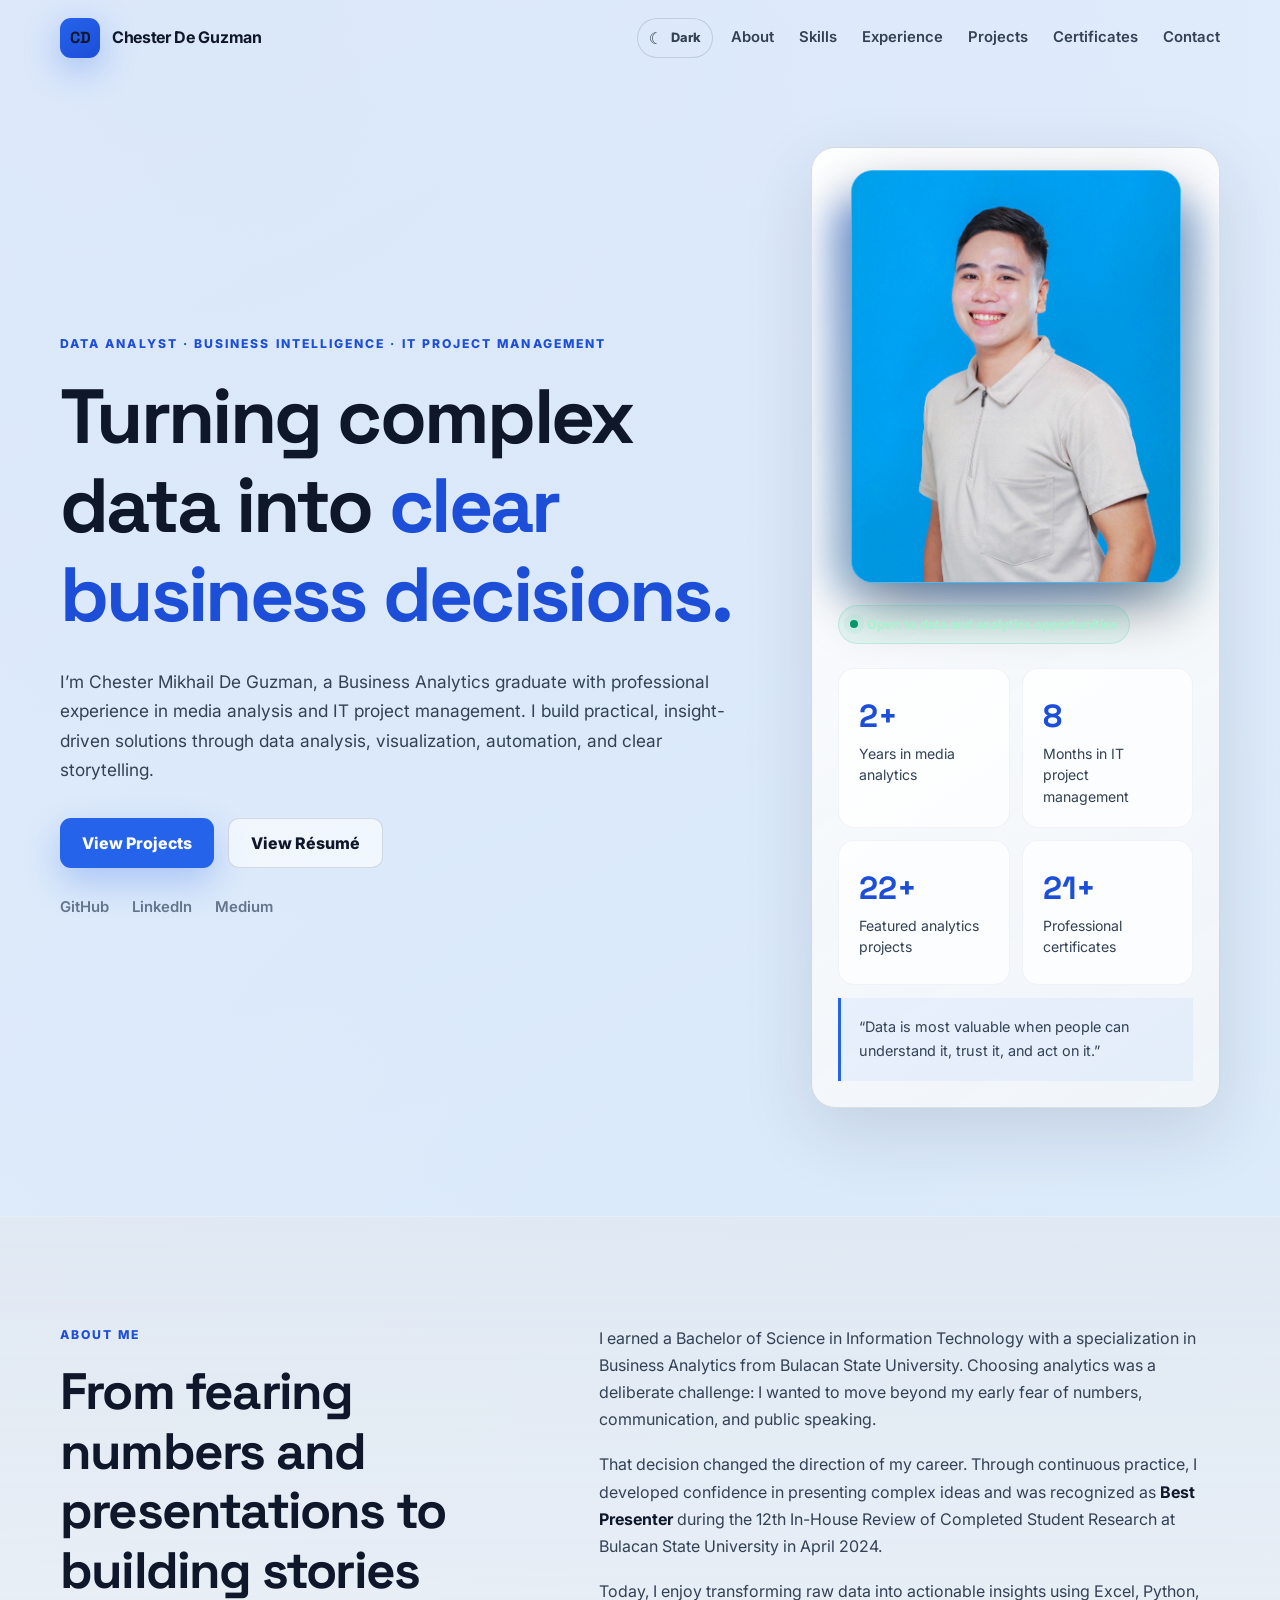
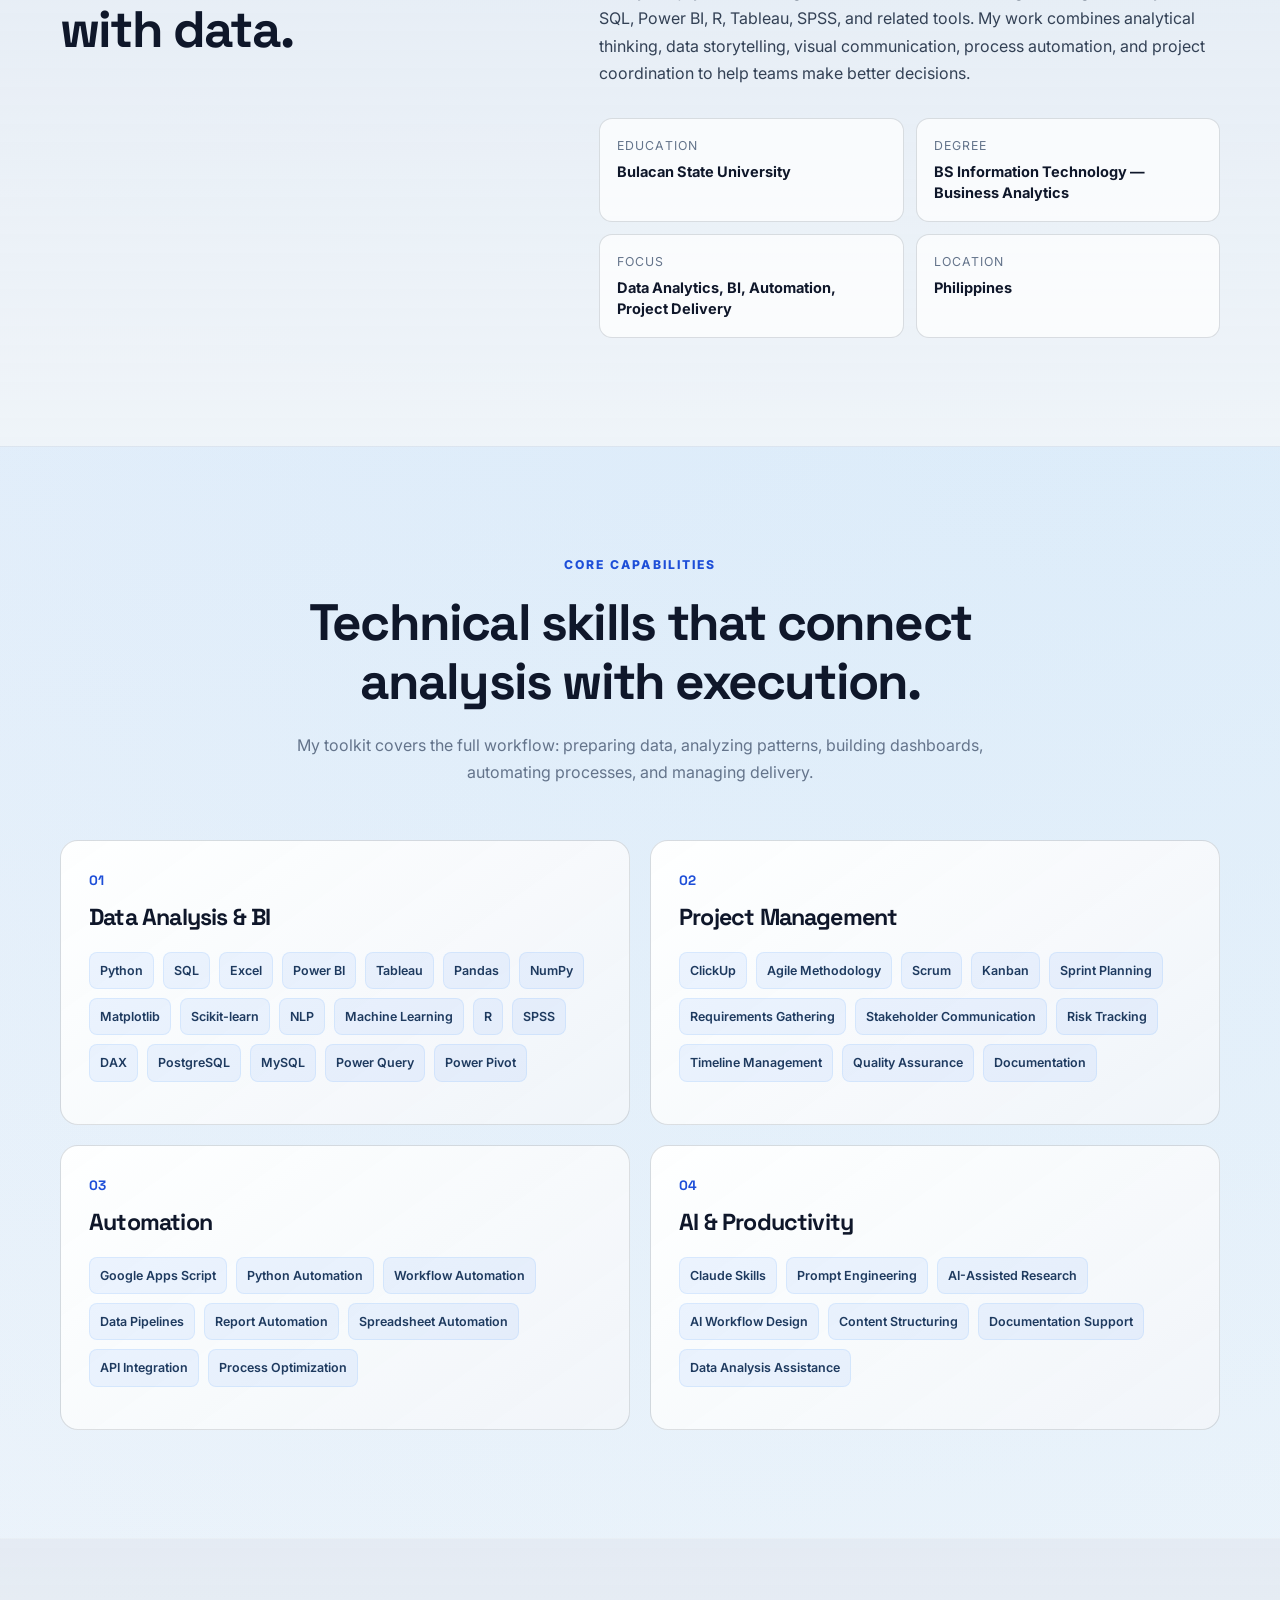
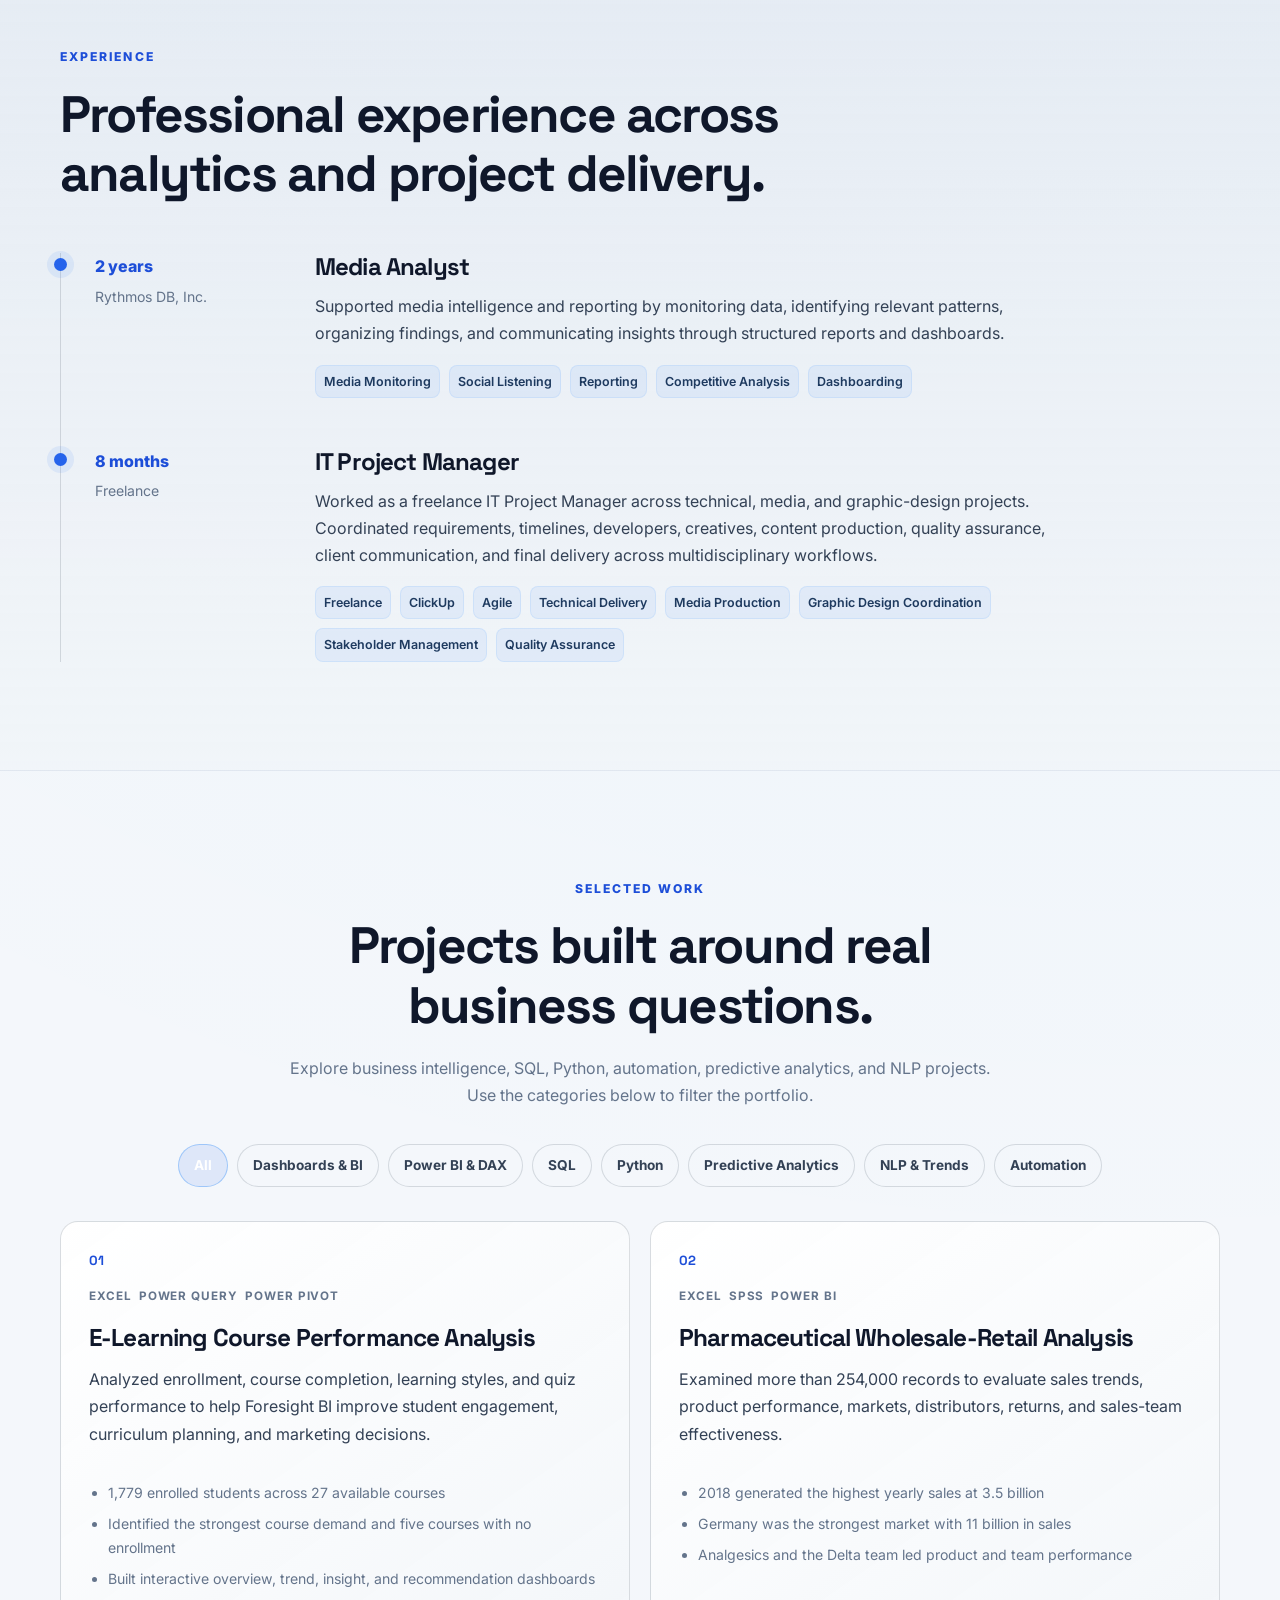
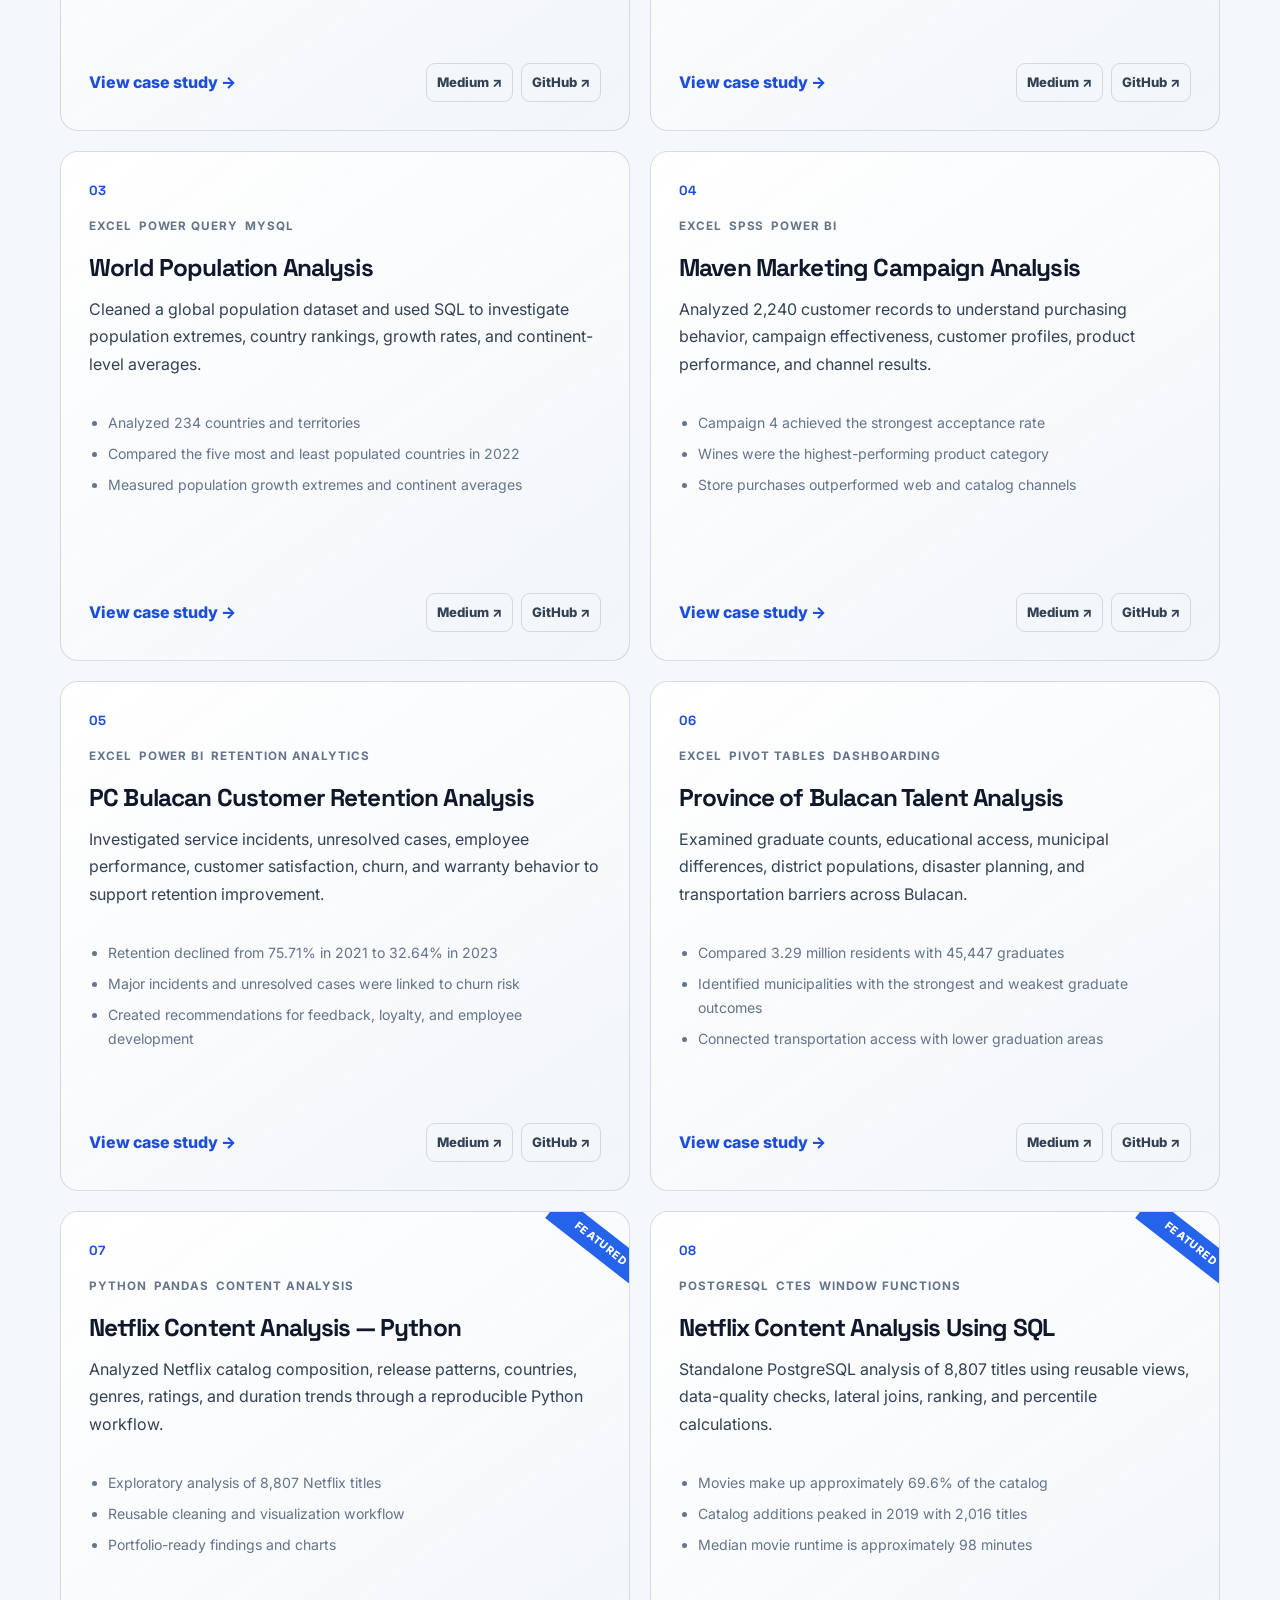
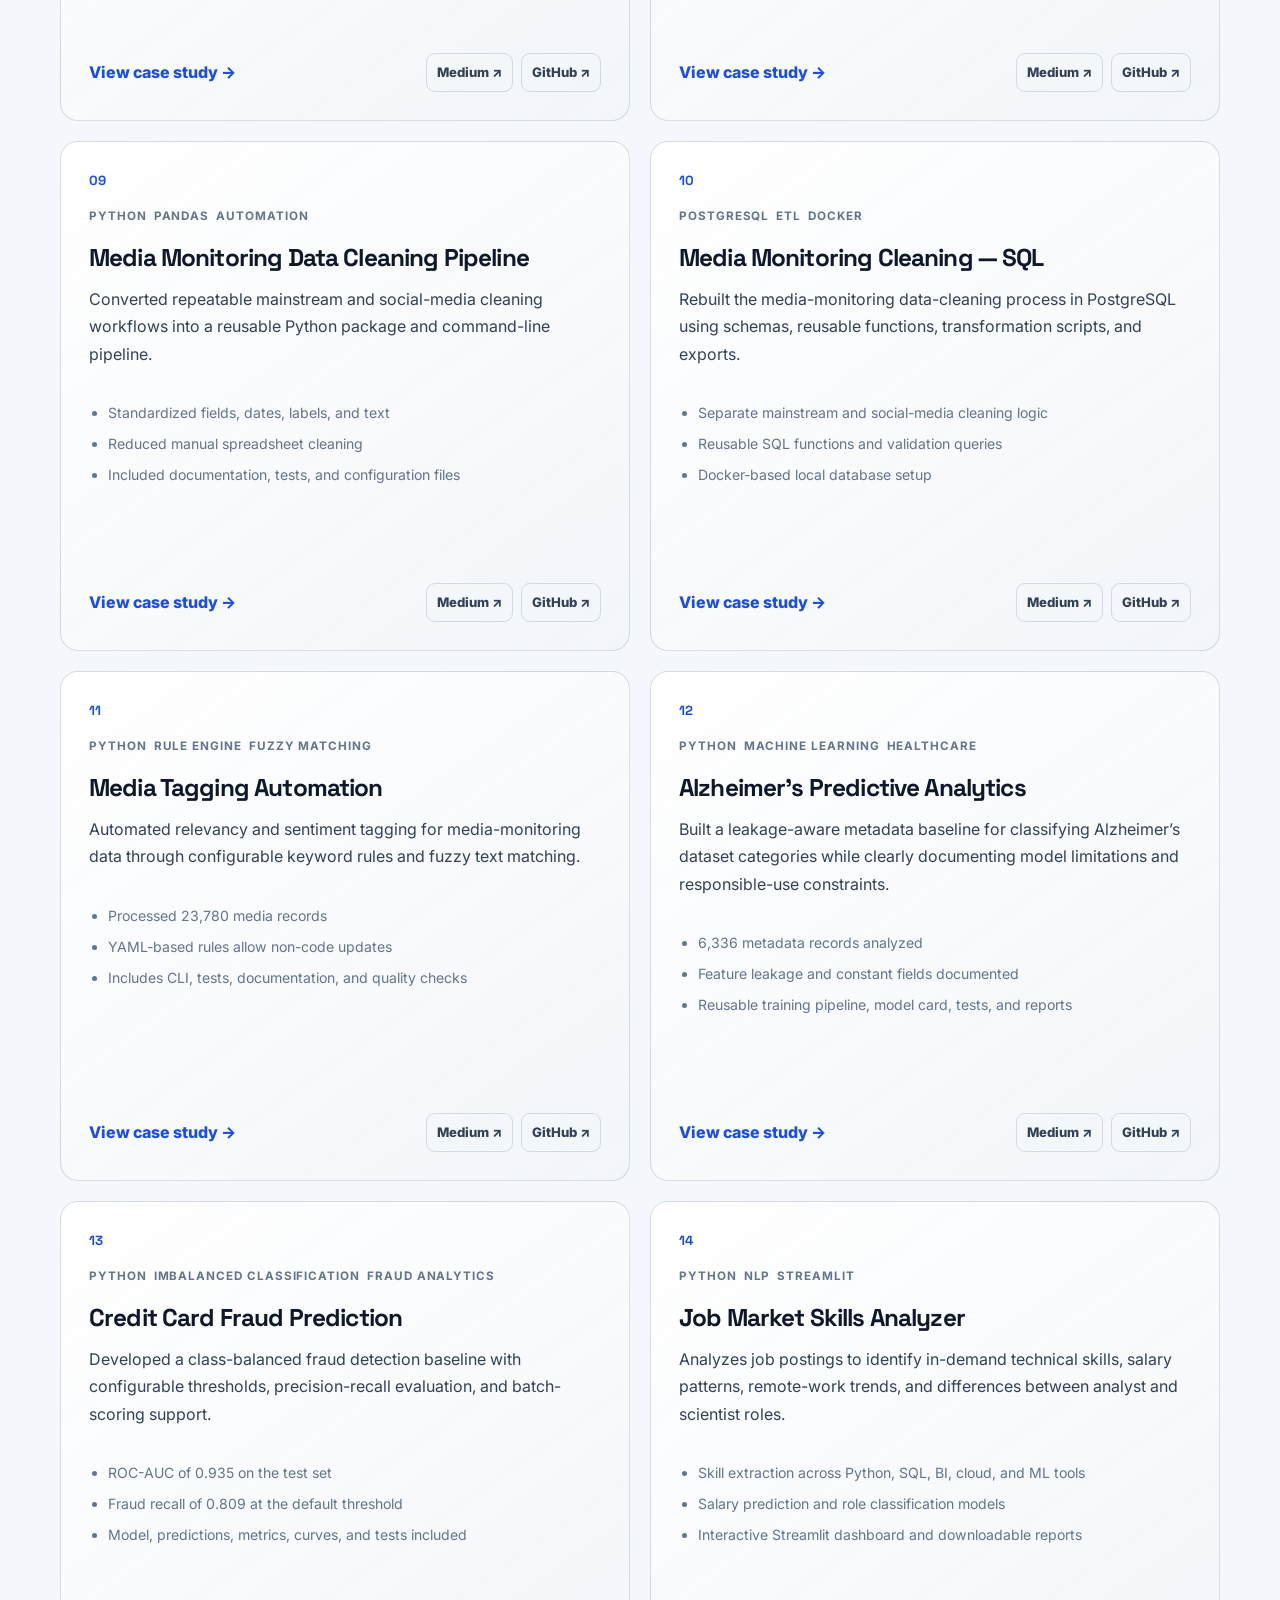
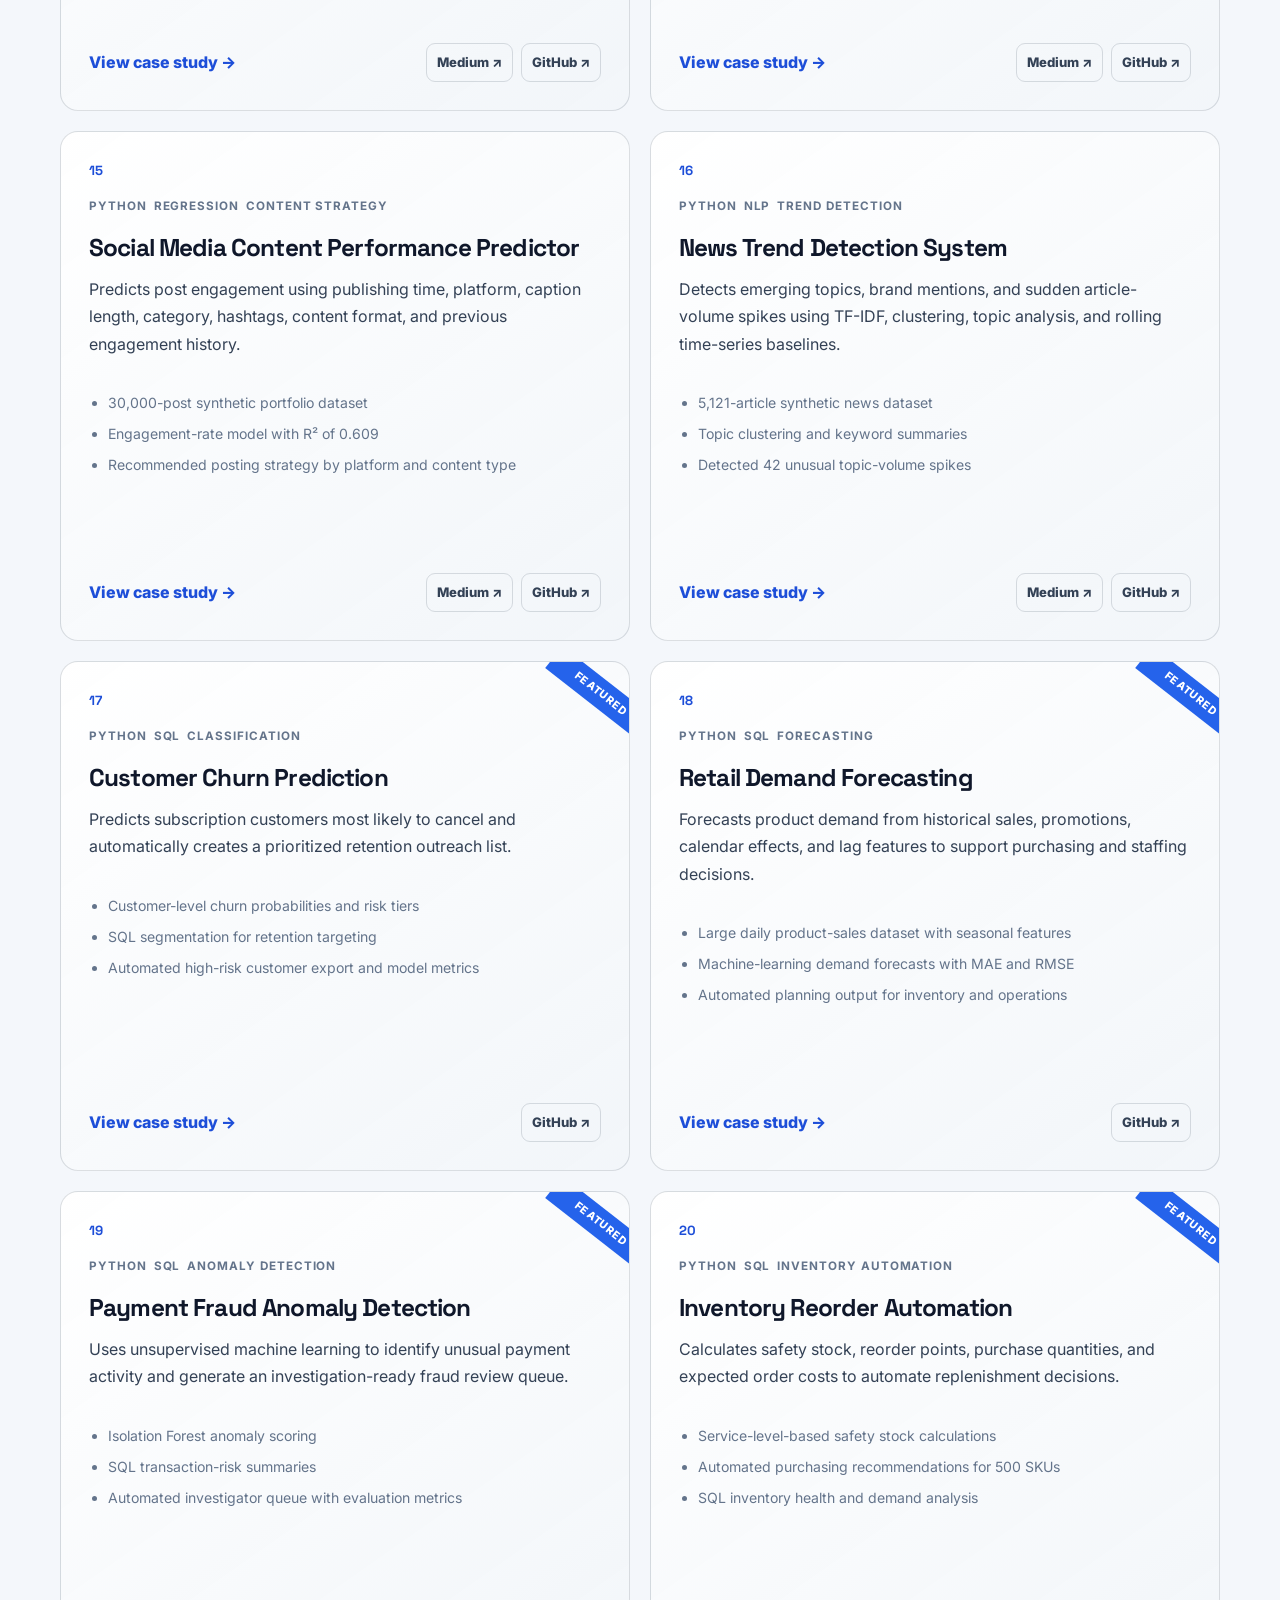
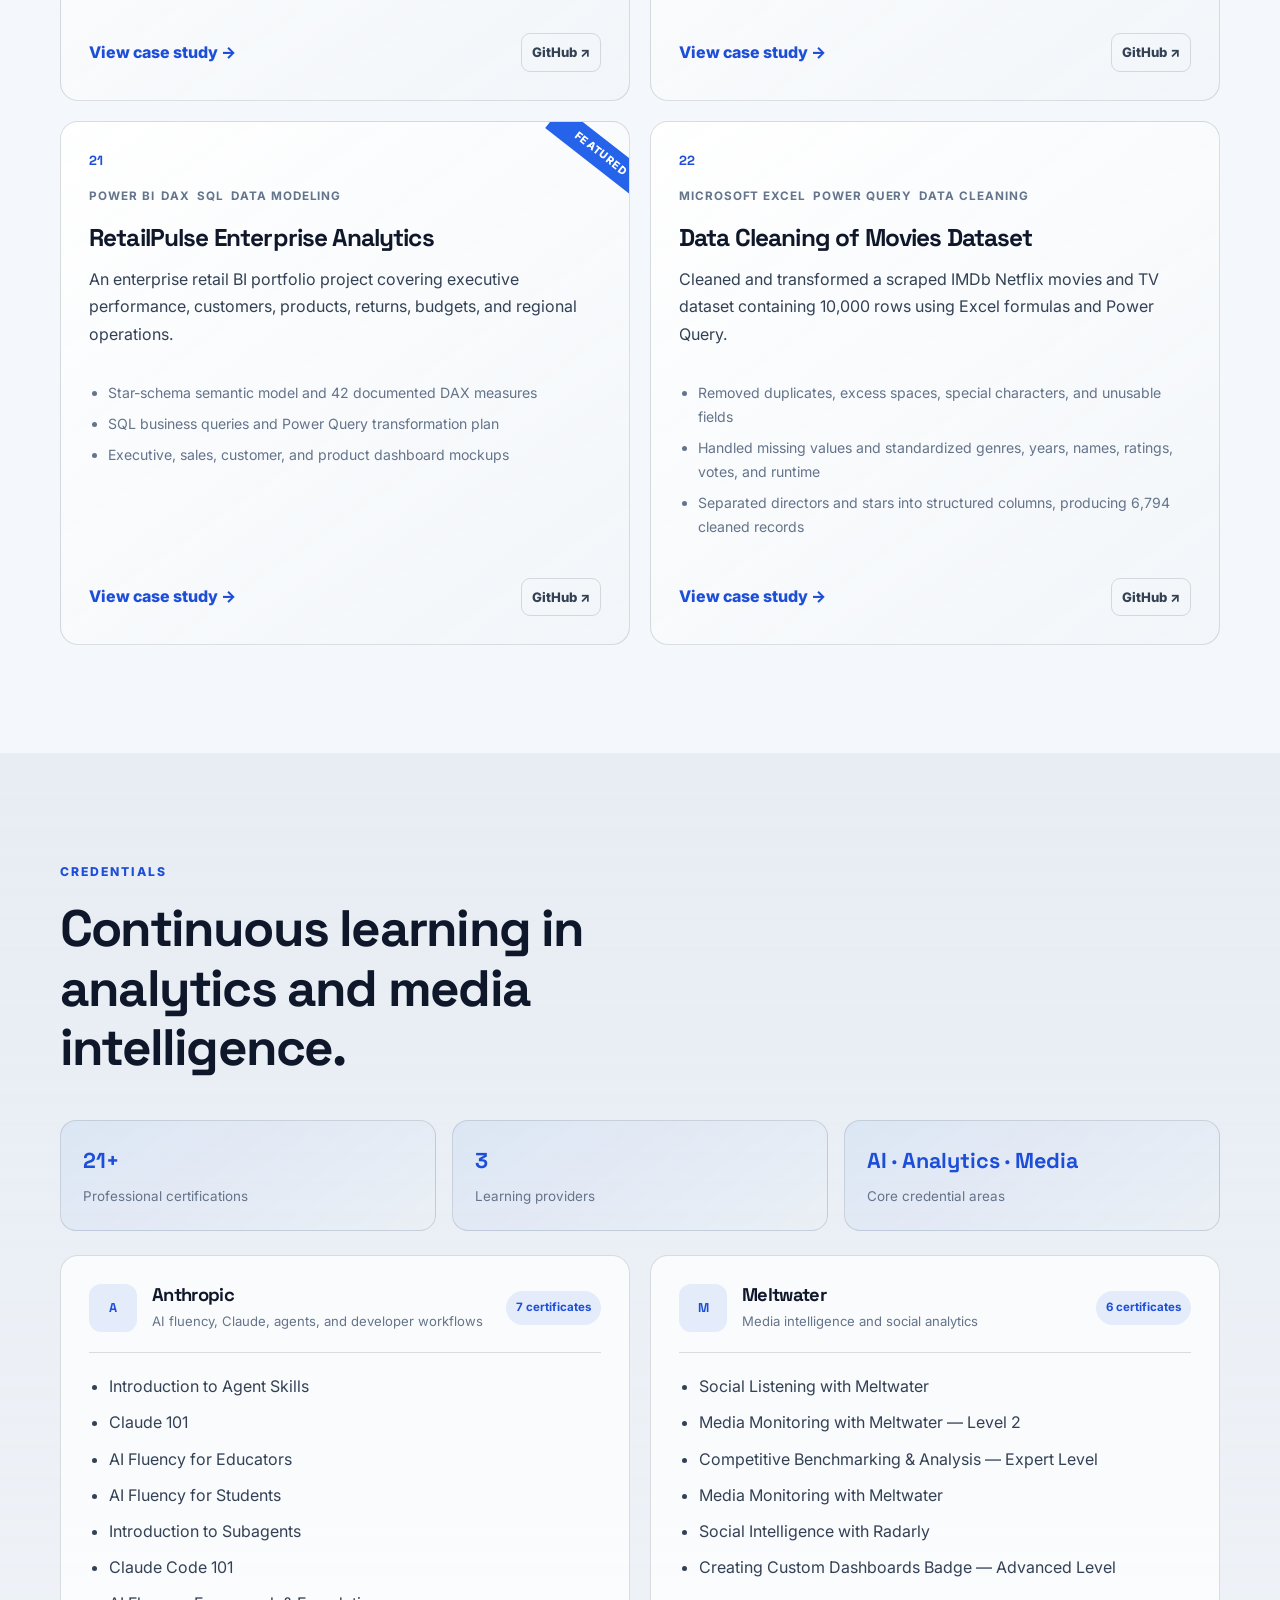
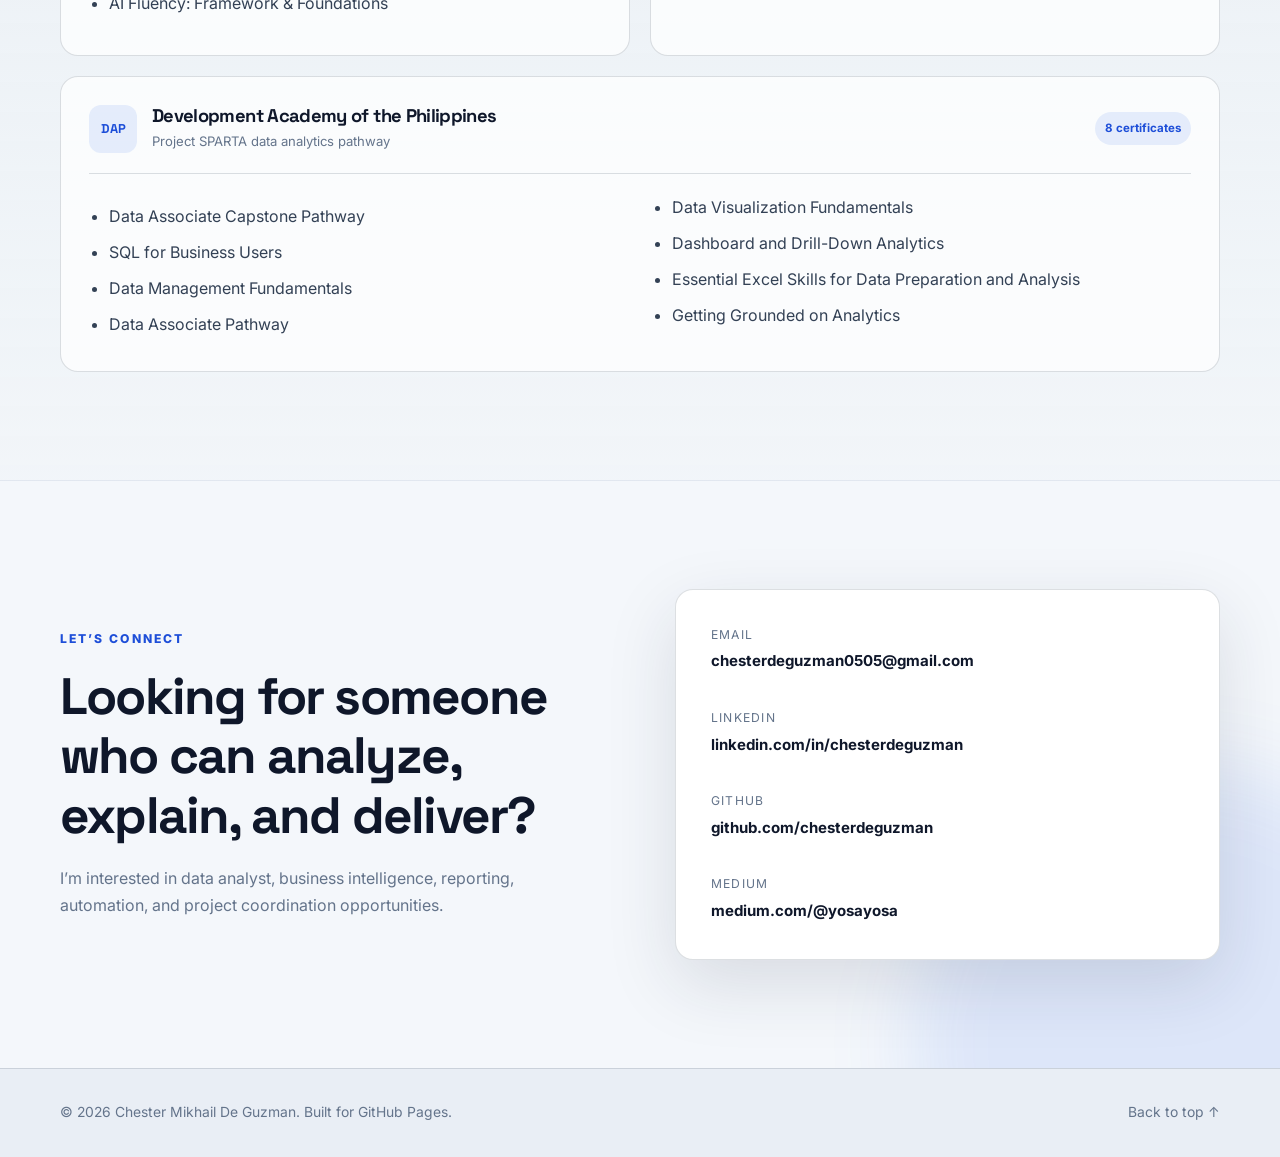
==== commit eb85deee: "Add files via upload" ====
--- a/index.html
+++ b/index.html
@@ -26,6 +26,8 @@
 <button aria-controls="nav-links" aria-expanded="false" aria-label="Open navigation menu" class="menu-toggle" type="button">
 <span></span><span></span><span></span>
 </button>
+<div class="nav-actions">
+<button class="theme-toggle" id="theme-toggle" type="button" aria-label="Switch to light mode" aria-pressed="false"><span class="theme-toggle-icon" aria-hidden="true">☀</span><span class="theme-toggle-text">Light</span></button>
 <div class="nav-links" id="nav-links">
 <a href="#about">About</a>
 <a href="#skills">Skills</a>
@@ -33,6 +35,7 @@
 <a href="#projects">Projects</a>
 <a href="#certificates">Certificates</a>
 <a href="#contact">Contact</a>
+</div>
 </div>
 </nav>
 </header>
@@ -71,7 +74,7 @@
 <span>Months in IT project management</span>
 </article>
 <article>
-<strong>16+</strong>
+<strong>22+</strong>
 <span>Featured analytics projects</span>
 </article>
 <article>
@@ -176,8 +179,8 @@
 </div>
 <div class="timeline-content">
 <h3>IT Project Manager</h3>
-<p>Coordinated digital and IT projects by organizing tasks, clarifying requirements, managing timelines, monitoring delivery, communicating with stakeholders, and helping teams complete work efficiently.</p>
-<div class="tag-list compact"><span>ClickUp</span><span>Agile</span><span>Project Planning</span><span>Stakeholder Management</span><span>Documentation</span></div>
+<p>Worked as a freelance IT Project Manager across technical, media, and graphic-design projects. Coordinated requirements, timelines, developers, creatives, content production, quality assurance, client communication, and final delivery across multidisciplinary workflows.</p>
+<div class="tag-list compact"><span>Freelance</span><span>ClickUp</span><span>Agile</span><span>Technical Delivery</span><span>Media Production</span><span>Graphic Design Coordination</span><span>Stakeholder Management</span><span>Quality Assurance</span></div>
 </div>
 </article>
 </div>
@@ -193,6 +196,7 @@
 <div aria-label="Filter projects" class="project-filters reveal" role="group">
 <button class="filter-button active" data-filter="all">All</button>
 <button class="filter-button" data-filter="dashboard">Dashboards &amp; BI</button>
+<button class="filter-button" data-filter="dax">Power BI &amp; DAX</button>
 <button class="filter-button" data-filter="sql">SQL</button>
 <button class="filter-button" data-filter="python">Python</button>
 <button class="filter-button" data-filter="predictive">Predictive Analytics</button>
@@ -392,6 +396,80 @@
 </ul>
 
 <div class="project-actions"><button class="text-link project-detail-button" data-project="newsTrends">View case study <span>→</span></button><div class="project-external-links"><a class="repo-link" href="#" rel="noopener" target="_blank">Medium ↗</a><a class="repo-link" href="https://github.com/chesterdeguzman/news-trend-detection-system" rel="noopener" target="_blank">GitHub ↗</a></div></div></article>
+
+<article class="project-card featured-project reveal" data-category="python sql predictive automation">
+<div class="project-number">17</div>
+<div class="project-meta"><span>Python</span><span>SQL</span><span>Classification</span></div>
+<h3>Customer Churn Prediction</h3>
+<p>Predicts subscription customers most likely to cancel and automatically creates a prioritized retention outreach list.</p>
+<ul>
+<li>Customer-level churn probabilities and risk tiers</li>
+<li>SQL segmentation for retention targeting</li>
+<li>Automated high-risk customer export and model metrics</li>
+</ul>
+<div class="project-actions"><button class="text-link project-detail-button" data-project="customerChurn">View case study <span>→</span></button><div class="project-external-links"><a class="repo-link" href="#" rel="noopener" target="_blank">GitHub ↗</a></div></div>
+</article>
+<article class="project-card featured-project reveal" data-category="python sql predictive automation">
+<div class="project-number">18</div>
+<div class="project-meta"><span>Python</span><span>SQL</span><span>Forecasting</span></div>
+<h3>Retail Demand Forecasting</h3>
+<p>Forecasts product demand from historical sales, promotions, calendar effects, and lag features to support purchasing and staffing decisions.</p>
+<ul>
+<li>Large daily product-sales dataset with seasonal features</li>
+<li>Machine-learning demand forecasts with MAE and RMSE</li>
+<li>Automated planning output for inventory and operations</li>
+</ul>
+<div class="project-actions"><button class="text-link project-detail-button" data-project="demandForecast">View case study <span>→</span></button><div class="project-external-links"><a class="repo-link" href="#" rel="noopener" target="_blank">GitHub ↗</a></div></div>
+</article>
+<article class="project-card featured-project reveal" data-category="python sql predictive automation">
+<div class="project-number">19</div>
+<div class="project-meta"><span>Python</span><span>SQL</span><span>Anomaly Detection</span></div>
+<h3>Payment Fraud Anomaly Detection</h3>
+<p>Uses unsupervised machine learning to identify unusual payment activity and generate an investigation-ready fraud review queue.</p>
+<ul>
+<li>Isolation Forest anomaly scoring</li>
+<li>SQL transaction-risk summaries</li>
+<li>Automated investigator queue with evaluation metrics</li>
+</ul>
+<div class="project-actions"><button class="text-link project-detail-button" data-project="paymentFraud">View case study <span>→</span></button><div class="project-external-links"><a class="repo-link" href="#" rel="noopener" target="_blank">GitHub ↗</a></div></div>
+</article>
+<article class="project-card featured-project reveal" data-category="python sql automation predictive">
+<div class="project-number">20</div>
+<div class="project-meta"><span>Python</span><span>SQL</span><span>Inventory Automation</span></div>
+<h3>Inventory Reorder Automation</h3>
+<p>Calculates safety stock, reorder points, purchase quantities, and expected order costs to automate replenishment decisions.</p>
+<ul>
+<li>Service-level-based safety stock calculations</li>
+<li>Automated purchasing recommendations for 500 SKUs</li>
+<li>SQL inventory health and demand analysis</li>
+</ul>
+<div class="project-actions"><button class="text-link project-detail-button" data-project="inventoryReorder">View case study <span>→</span></button><div class="project-external-links"><a class="repo-link" href="#" rel="noopener" target="_blank">GitHub ↗</a></div></div>
+</article>
+<article class="project-card featured-project reveal" data-category="dashboard power-bi dax sql">
+<div class="project-number">21</div>
+<div class="project-meta"><span>Power BI</span><span>DAX</span><span>SQL</span><span>Data Modeling</span></div>
+<h3>RetailPulse Enterprise Analytics</h3>
+<p>An enterprise retail BI portfolio project covering executive performance, customers, products, returns, budgets, and regional operations.</p>
+<ul>
+<li>Star-schema semantic model and 42 documented DAX measures</li>
+<li>SQL business queries and Power Query transformation plan</li>
+<li>Executive, sales, customer, and product dashboard mockups</li>
+</ul>
+<div class="project-actions"><button class="text-link project-detail-button" data-project="retailPulse">View case study <span>→</span></button><div class="project-external-links"><a class="repo-link" href="#" rel="noopener" target="_blank">GitHub ↗</a></div></div>
+</article>
+<article class="project-card reveal" data-category="excel dashboard">
+<div class="project-number">22</div>
+<div class="project-meta"><span>Microsoft Excel</span><span>Power Query</span><span>Data Cleaning</span></div>
+<h3>Data Cleaning of Movies Dataset</h3>
+<p>Cleaned and transformed a scraped IMDb Netflix movies and TV dataset containing 10,000 rows using Excel formulas and Power Query.</p>
+<ul>
+<li>Removed duplicates, excess spaces, special characters, and unusable fields</li>
+<li>Handled missing values and standardized genres, years, names, ratings, votes, and runtime</li>
+<li>Separated directors and stars into structured columns, producing 6,794 cleaned records</li>
+</ul>
+<div class="project-actions"><button class="text-link project-detail-button" data-project="moviesCleaning">View case study <span>→</span></button><div class="project-external-links"><a class="repo-link" href="#" rel="noopener" target="_blank">GitHub ↗</a></div></div>
+</article>
+
 </div>
 </div>
 </section>
--- a/styles.css
+++ b/styles.css
@@ -369,3 +369,68 @@
     flex-direction: column;
   }
 }
+
+/* Theme switcher and light-mode palette */
+.nav-actions { display: flex; align-items: center; gap: 18px; }
+.theme-toggle {
+  display: inline-flex;
+  align-items: center;
+  gap: 8px;
+  min-height: 40px;
+  padding: 7px 11px;
+  color: var(--text-soft);
+  border: 1px solid var(--border);
+  border-radius: 999px;
+  background: rgba(255,255,255,.025);
+  cursor: pointer;
+  font-size: .8rem;
+  font-weight: 800;
+}
+.theme-toggle:hover { color: var(--accent-bright); border-color: rgba(96,165,250,.5); }
+.theme-toggle-icon { font-size: 1rem; line-height: 1; }
+
+:root[data-theme="light"] {
+  --bg: #f4f7fb;
+  --bg-soft: #eef3f9;
+  --panel: #ffffff;
+  --panel-2: #f7faff;
+  --border: rgba(51,65,85,.17);
+  --text: #0f172a;
+  --text-soft: #334155;
+  --muted: #64748b;
+  --accent: #2563eb;
+  --accent-bright: #1d4ed8;
+  --accent-soft: rgba(37,99,235,.10);
+  --success: #059669;
+  --shadow: 0 24px 70px rgba(30,41,59,.13);
+}
+:root[data-theme="light"] body {
+  background:
+    radial-gradient(circle at 15% 0%, rgba(59,130,246,.12), transparent 30%),
+    radial-gradient(circle at 90% 15%, rgba(14,165,233,.07), transparent 25%),
+    var(--bg);
+}
+:root[data-theme="light"] .section-muted { background: linear-gradient(180deg, rgba(226,232,240,.7), rgba(241,245,249,.88)); }
+:root[data-theme="light"] .site-header.scrolled { background: rgba(244,247,251,.88); }
+:root[data-theme="light"] .hero-panel,
+:root[data-theme="light"] .skill-card,
+:root[data-theme="light"] .project-card { background: linear-gradient(145deg, rgba(255,255,255,.96), rgba(241,245,249,.92)); }
+:root[data-theme="light"] .metric-grid article,
+:root[data-theme="light"] .profile-details div,
+:root[data-theme="light"] .certificate-group { background: rgba(255,255,255,.72); }
+:root[data-theme="light"] .button-primary { color: #fff; }
+:root[data-theme="light"] .button-secondary { background: rgba(255,255,255,.6); }
+:root[data-theme="light"] .tag-list span { color: #1e3a5f; }
+:root[data-theme="light"] .site-footer { background: #e9eef5; }
+:root[data-theme="light"] .project-dialog { color: var(--text); background: #fff; }
+:root[data-theme="light"] .dialog-close { background: rgba(255,255,255,.94); }
+:root[data-theme="light"] .nav-links { background: transparent; }
+
+@media (max-width: 930px) {
+  .nav-actions { gap: 10px; }
+  :root[data-theme="light"] .nav-links { background: rgba(255,255,255,.98); }
+}
+@media (max-width: 520px) {
+  .theme-toggle-text { display: none; }
+  .theme-toggle { width: 40px; justify-content: center; padding-inline: 0; }
+}
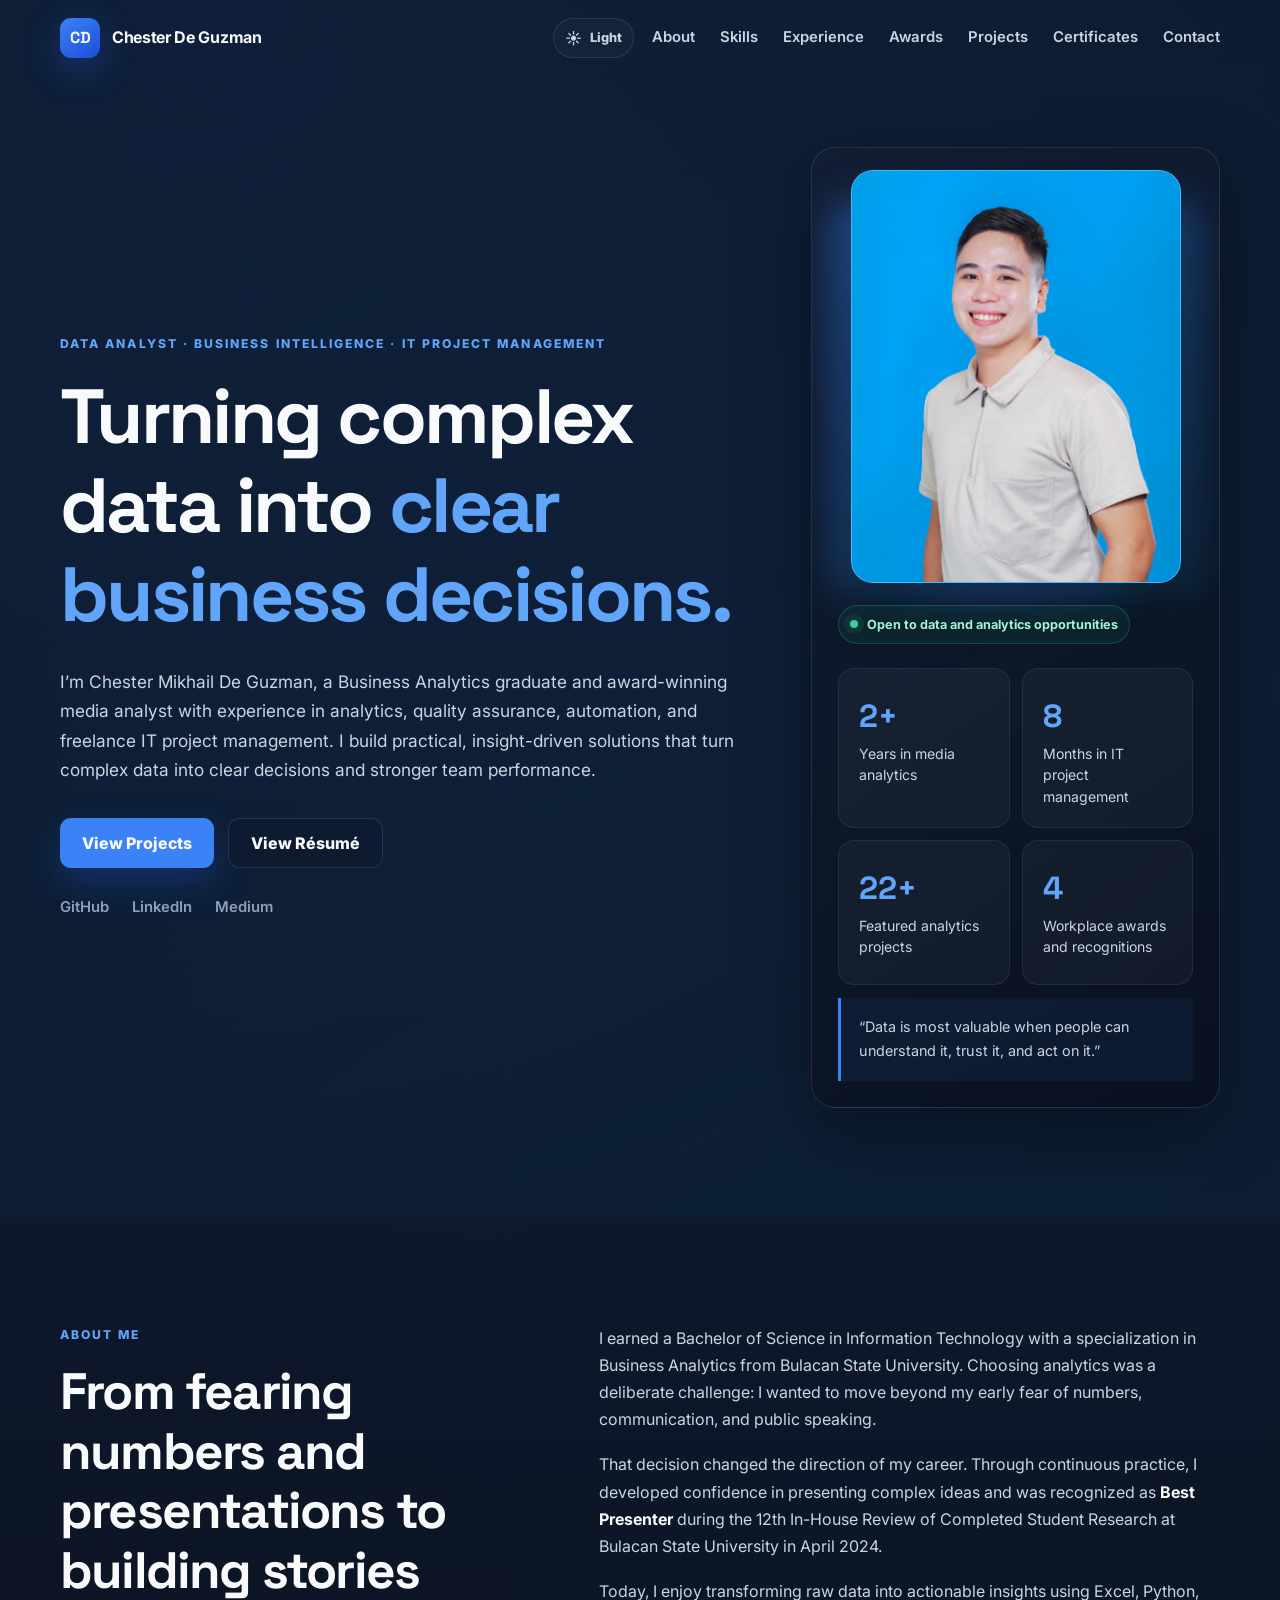
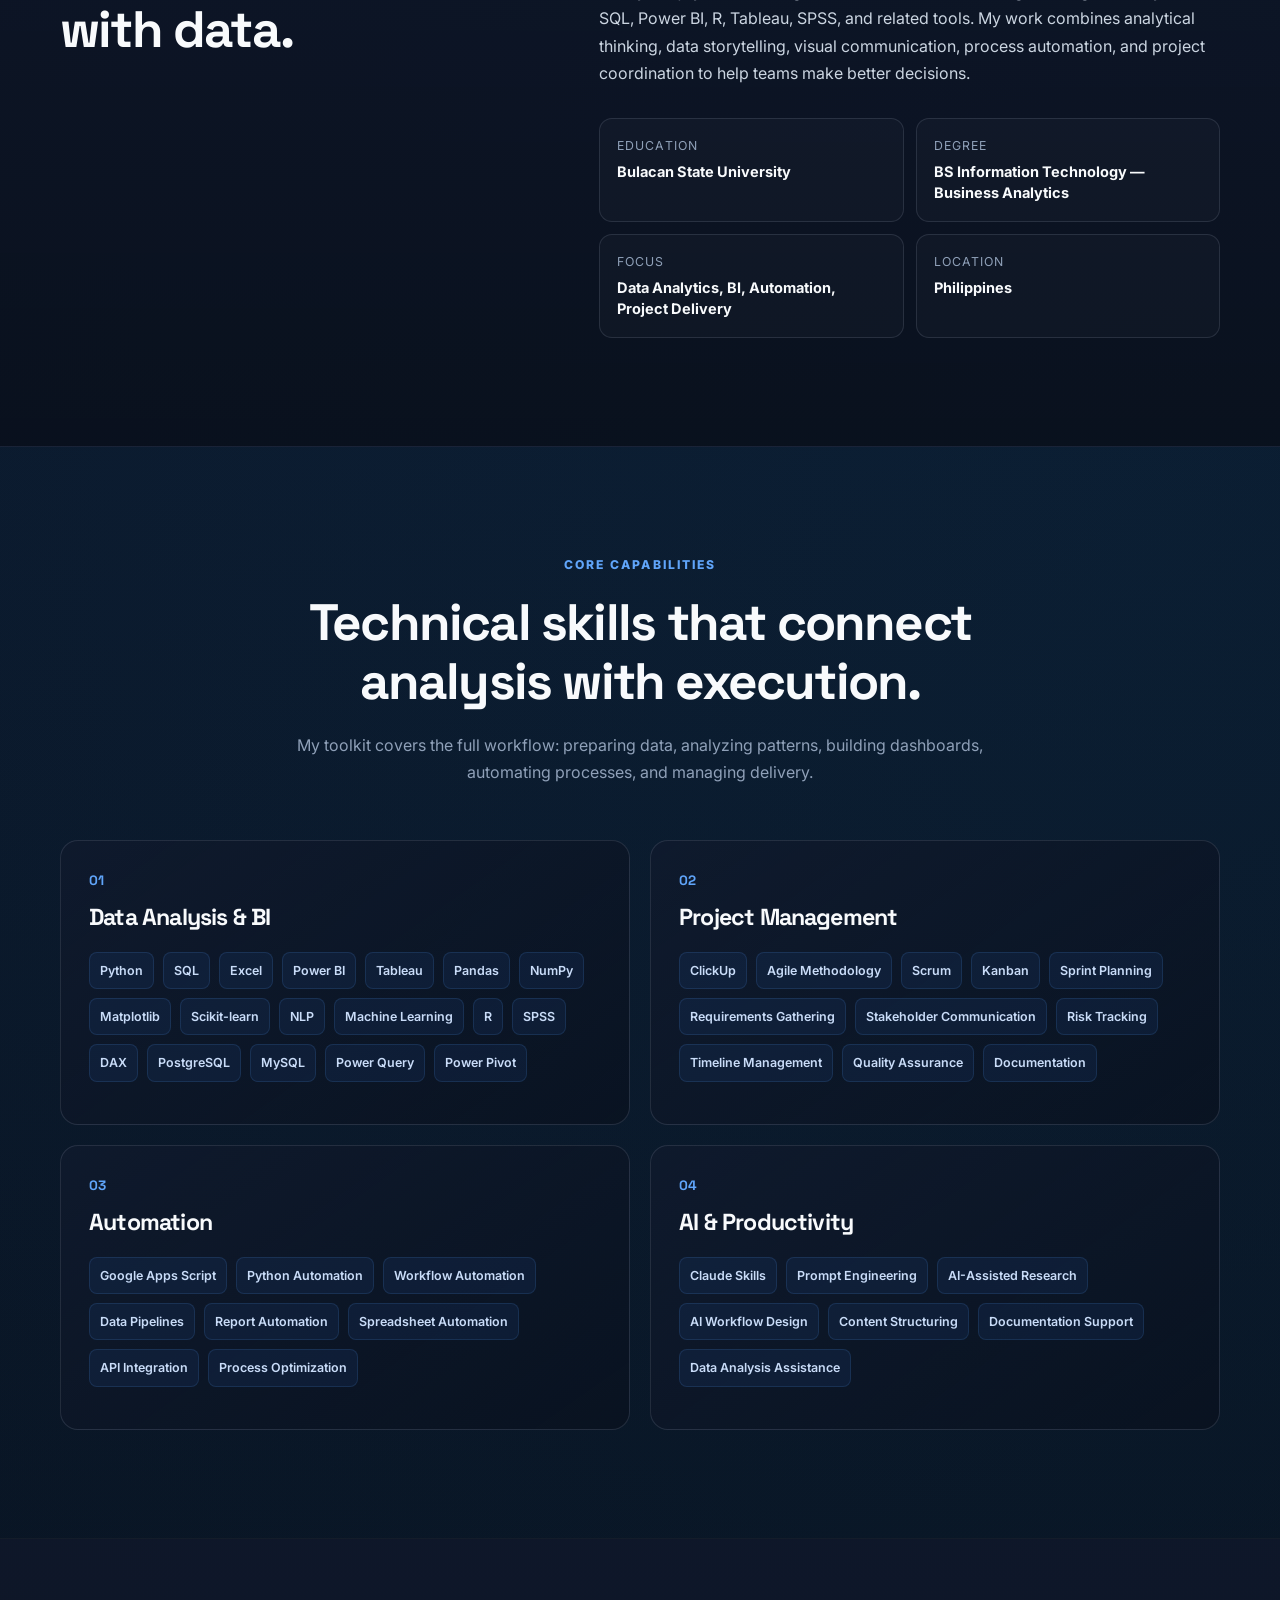
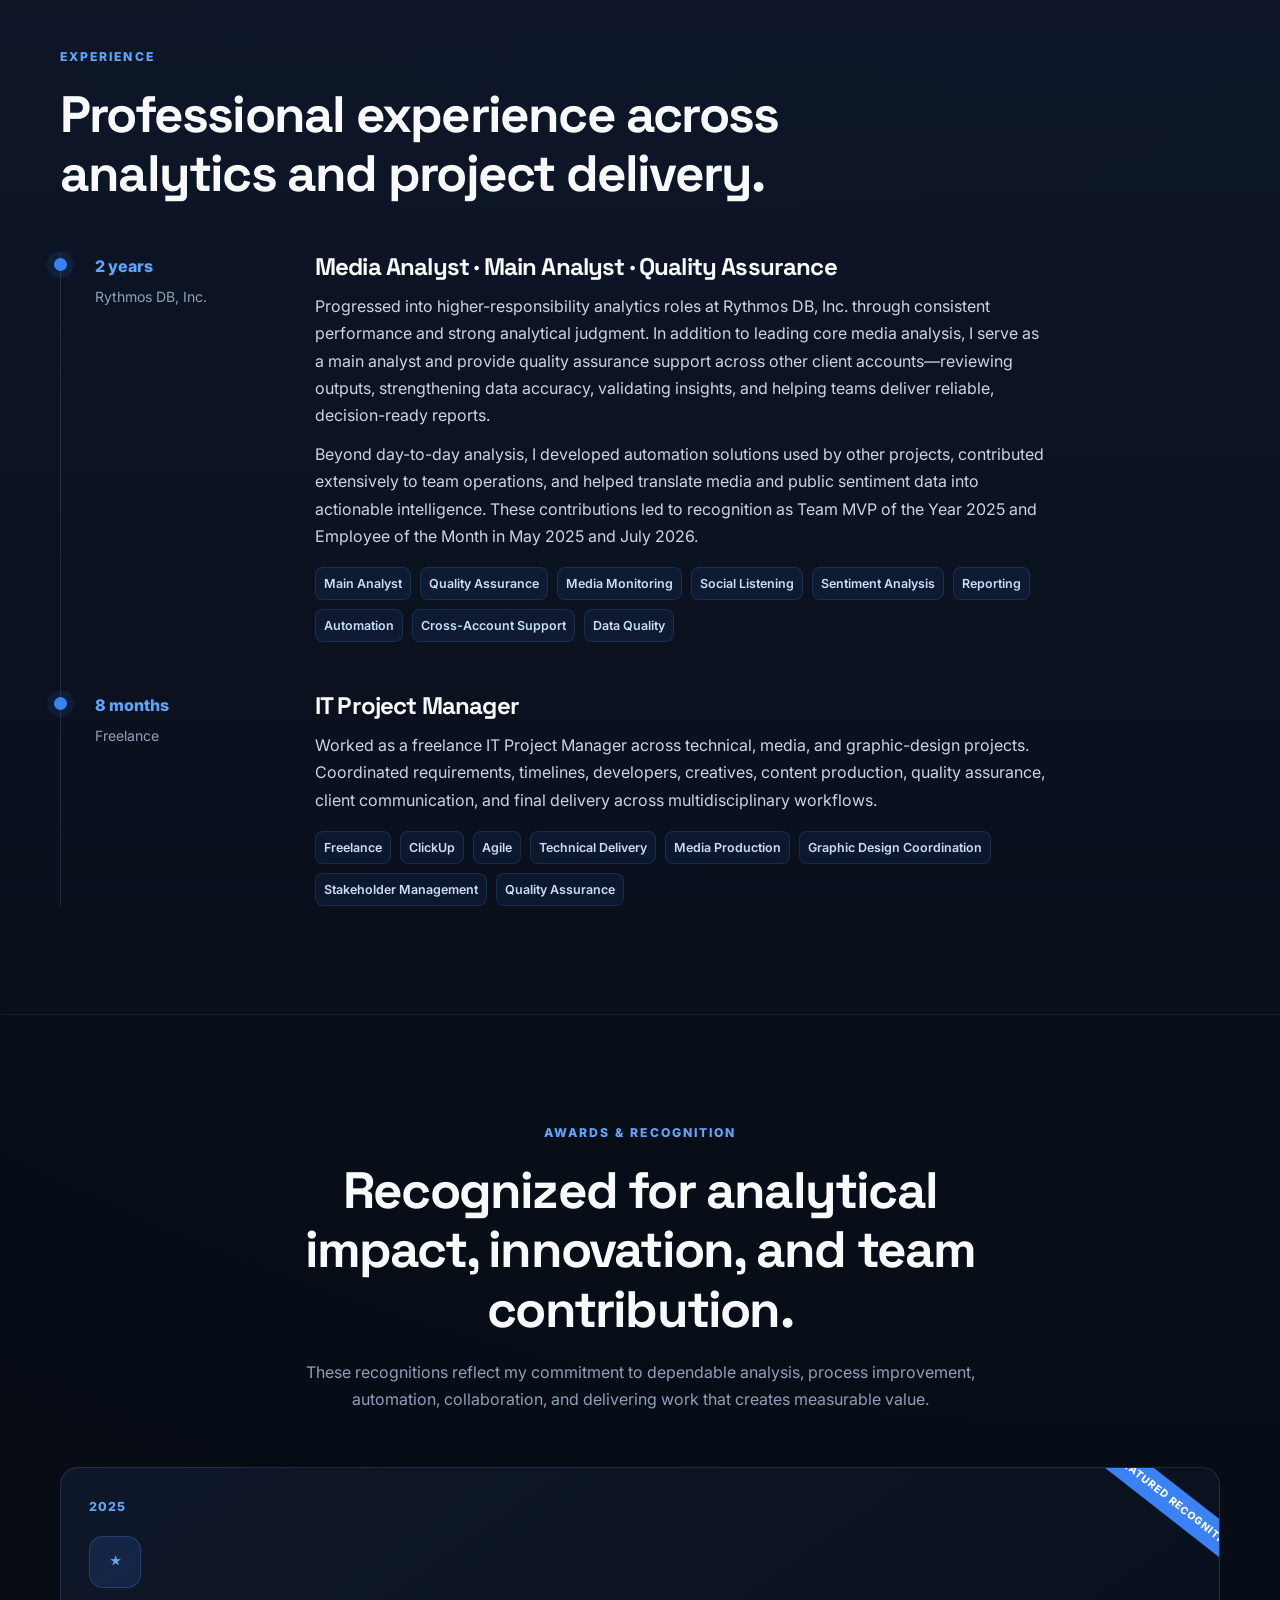
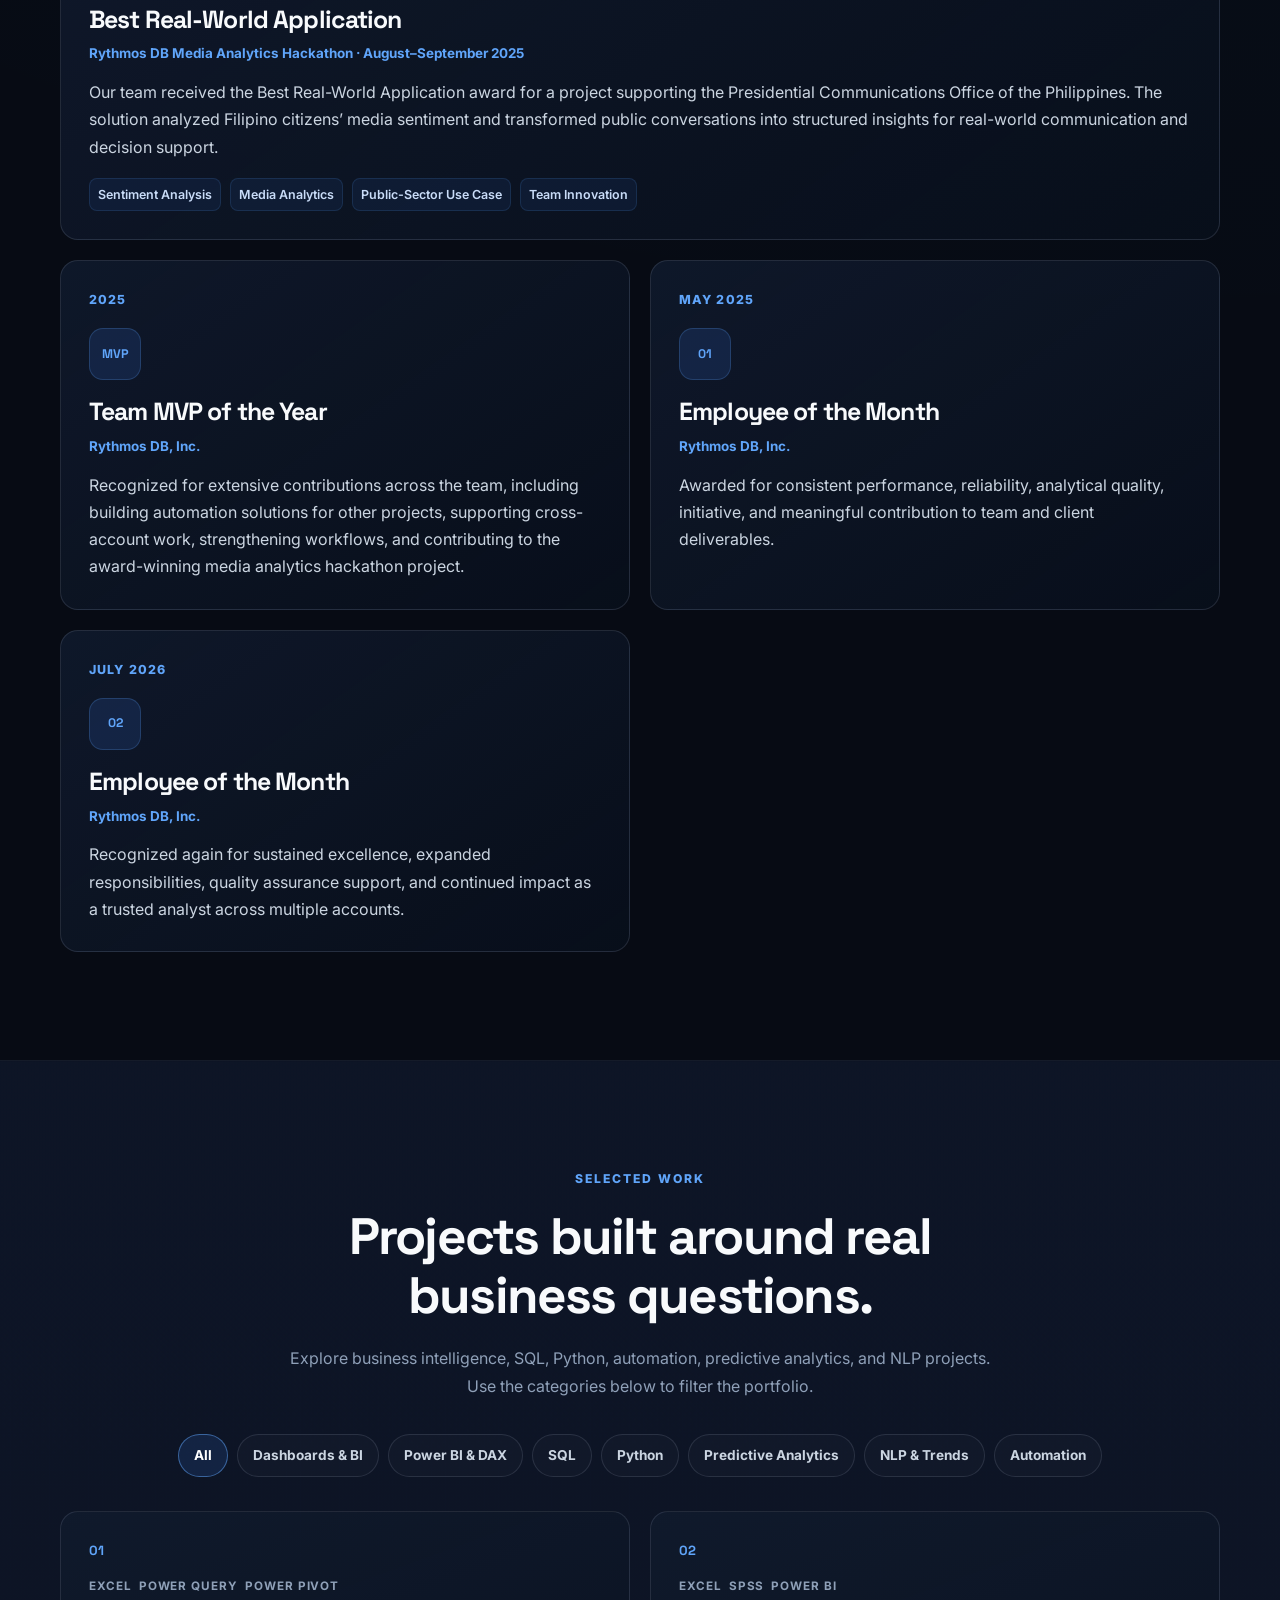
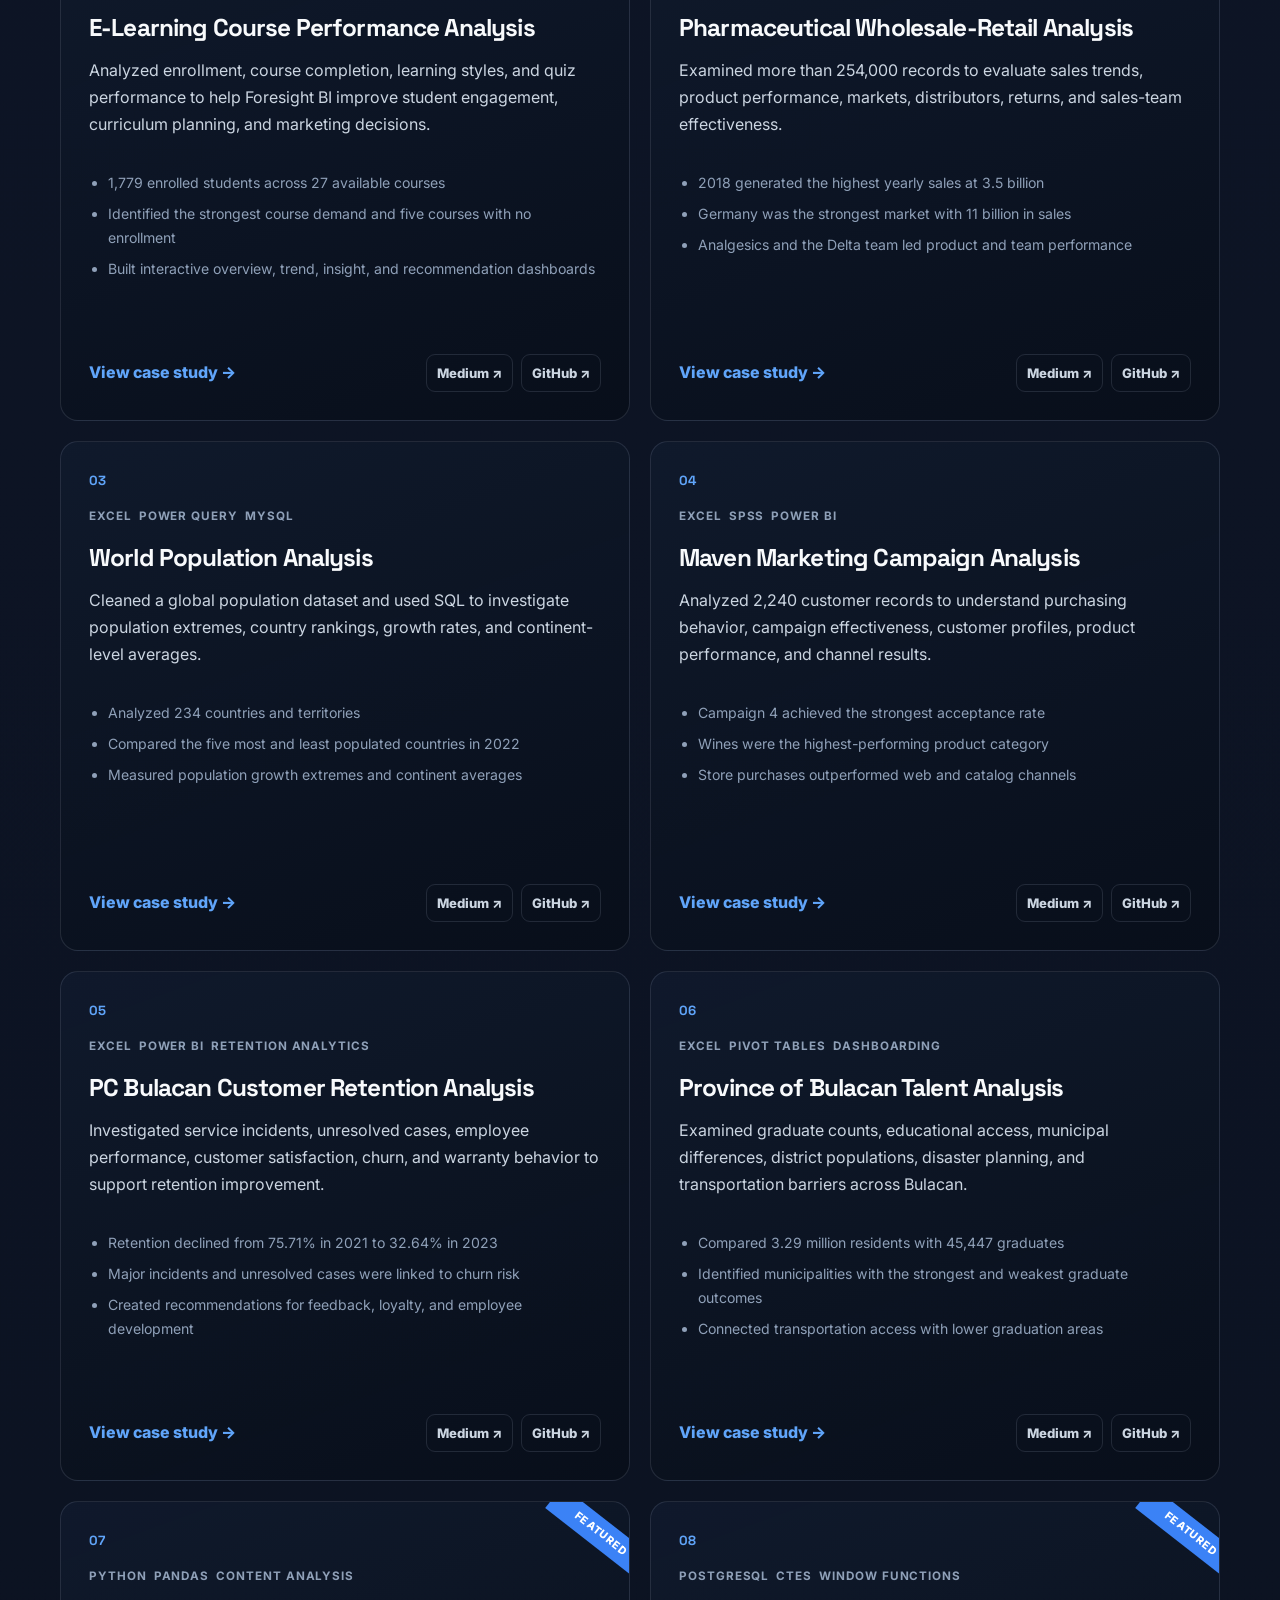
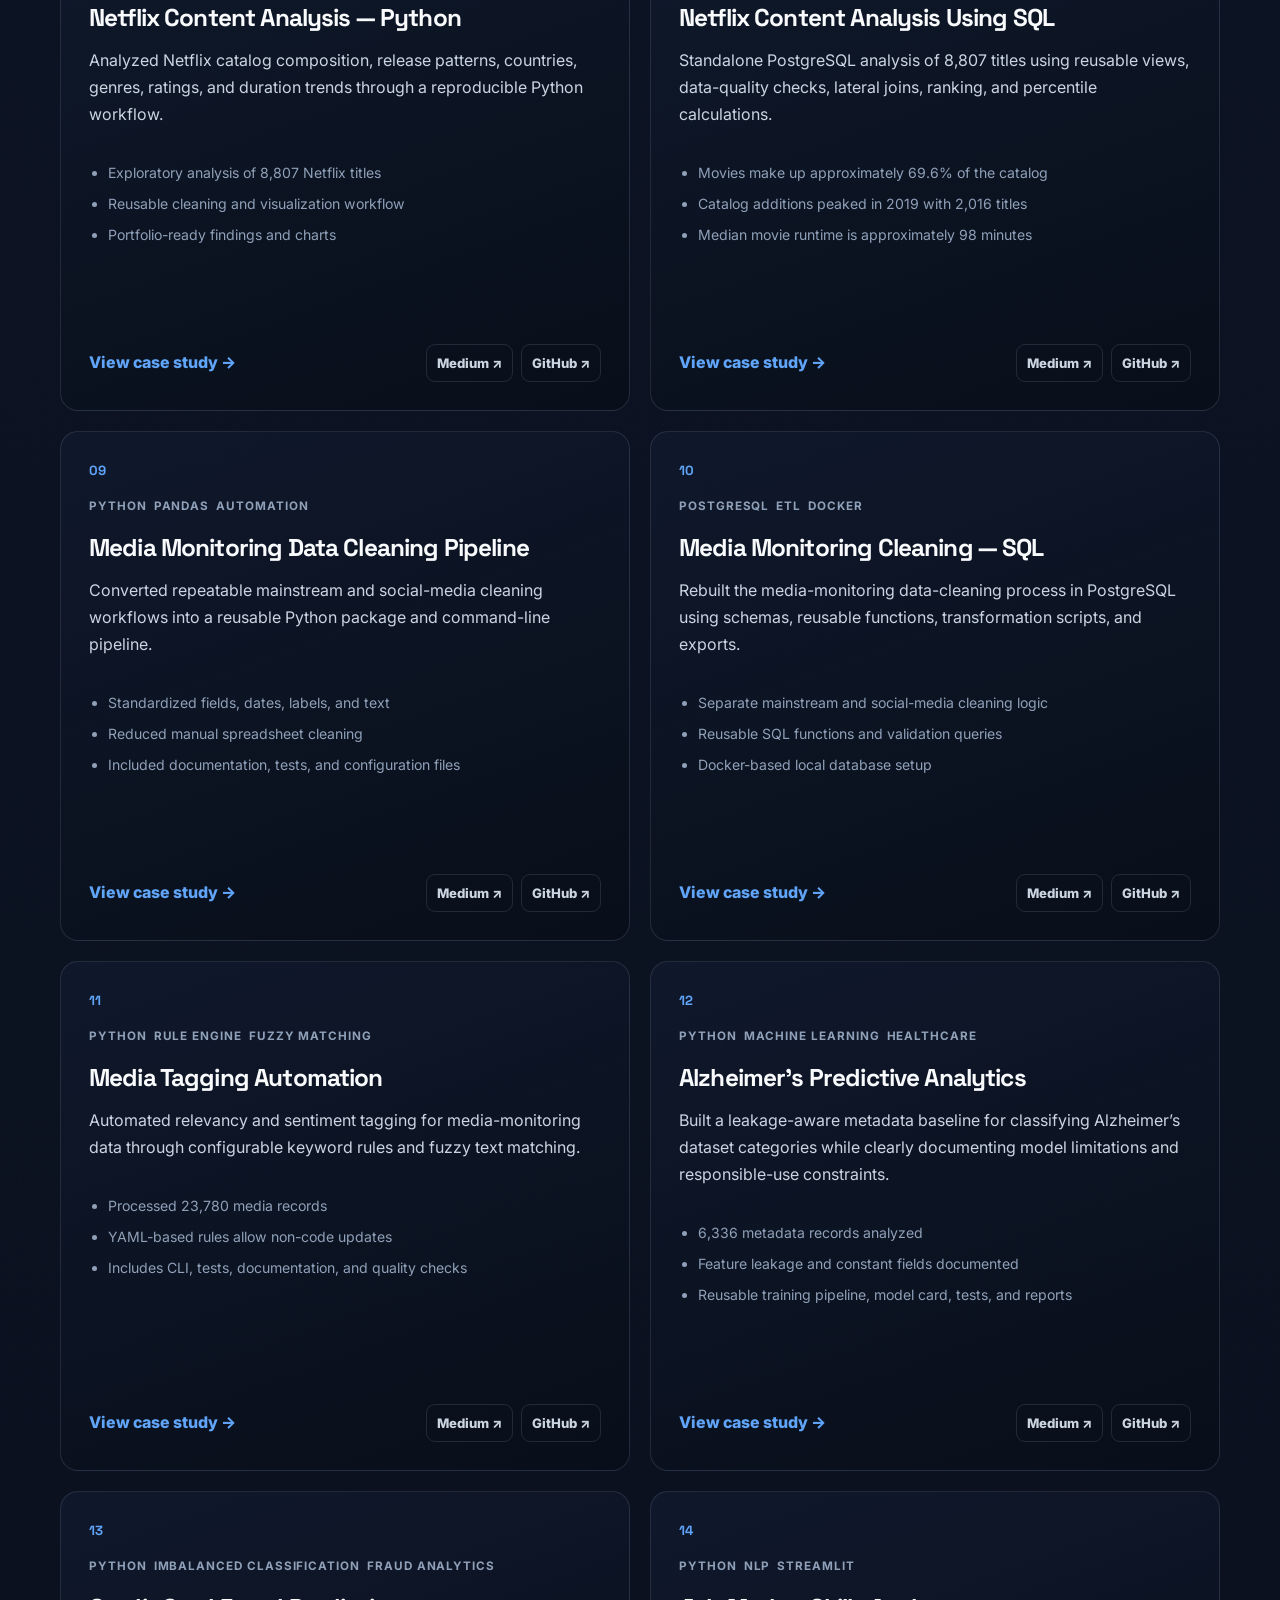
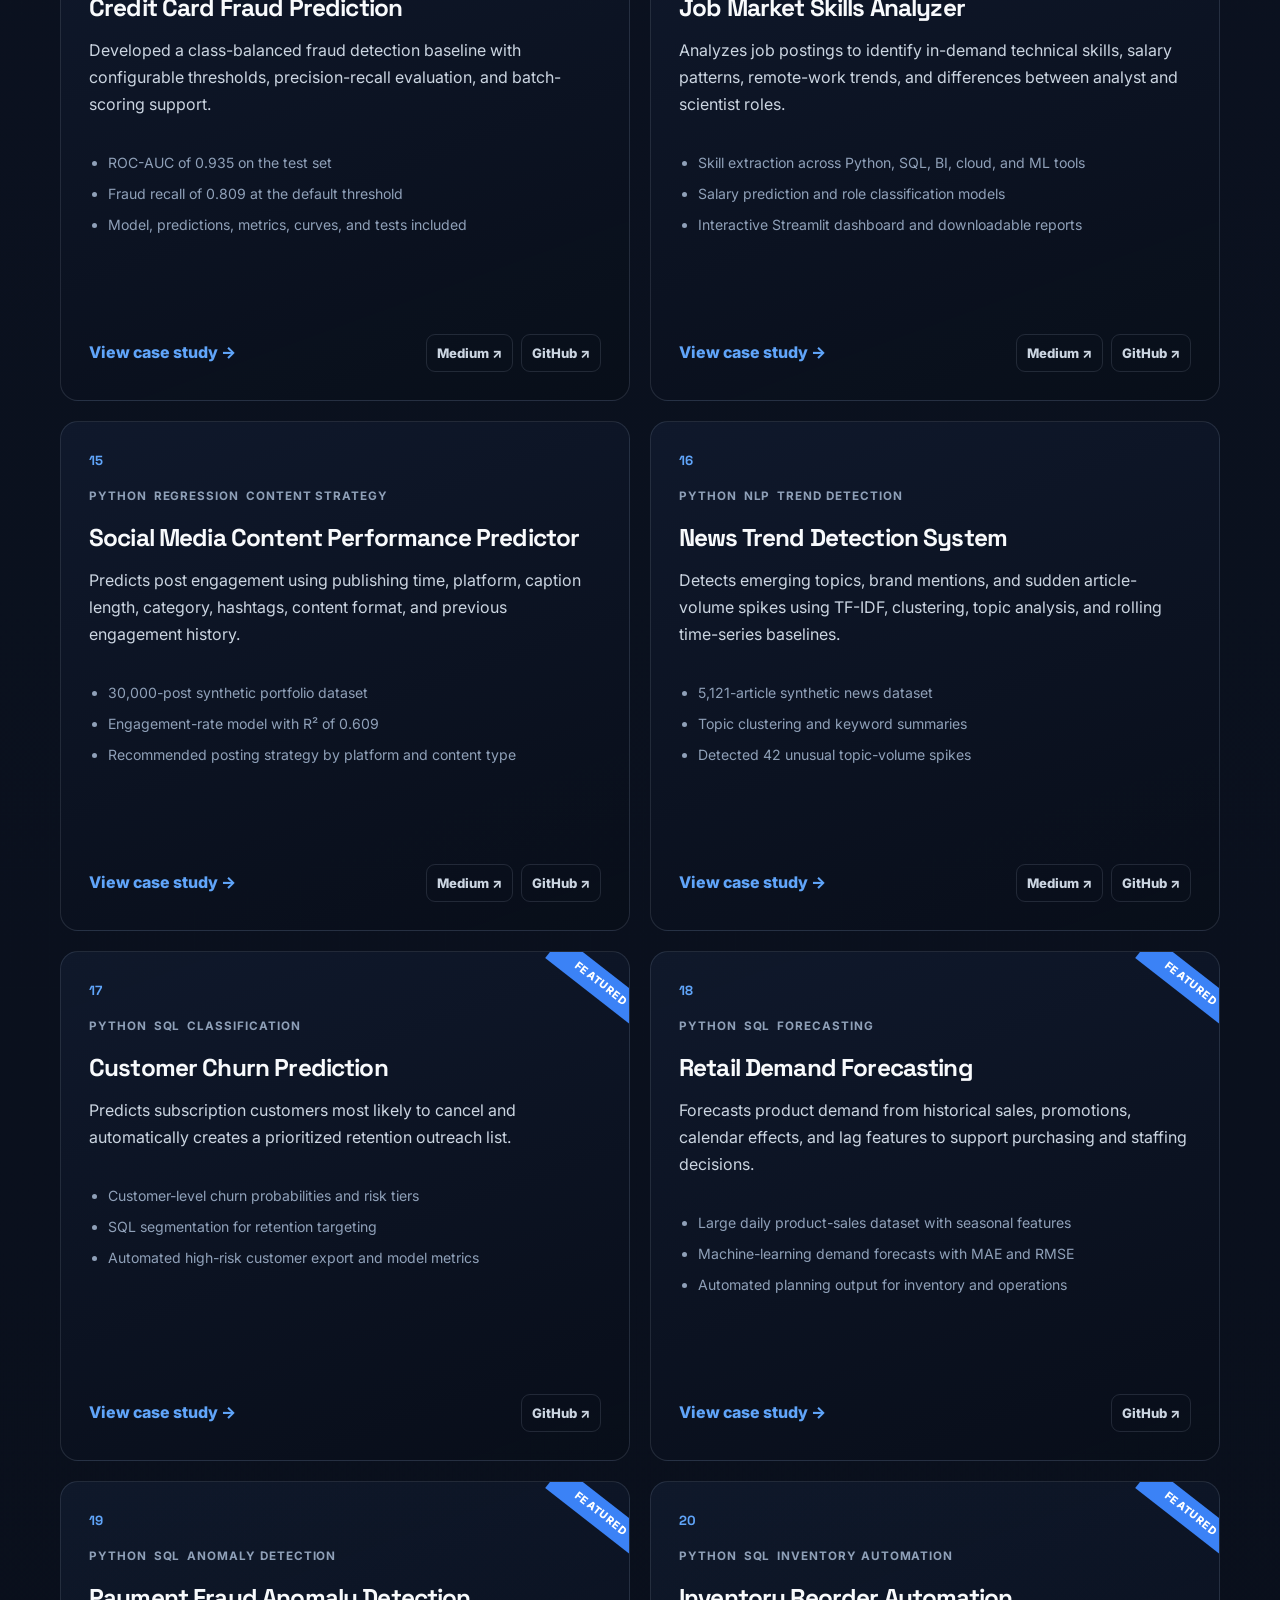
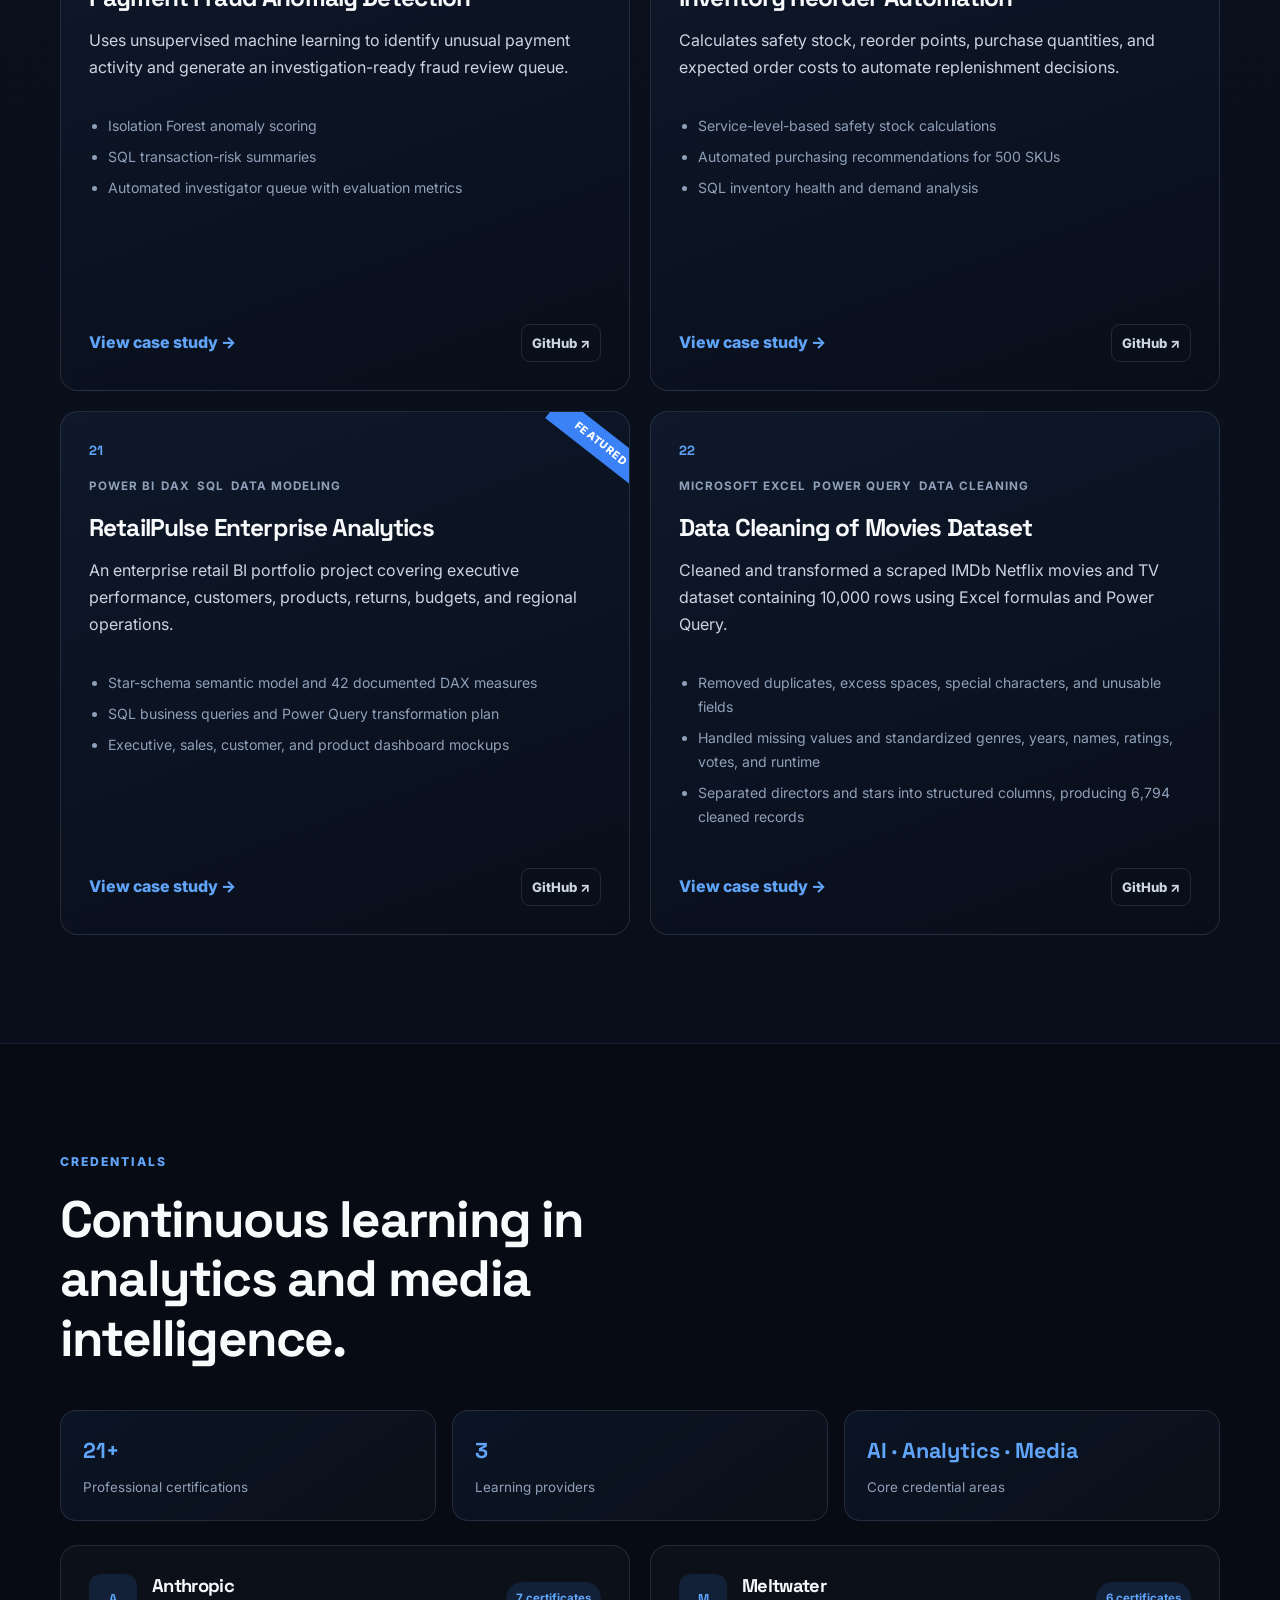
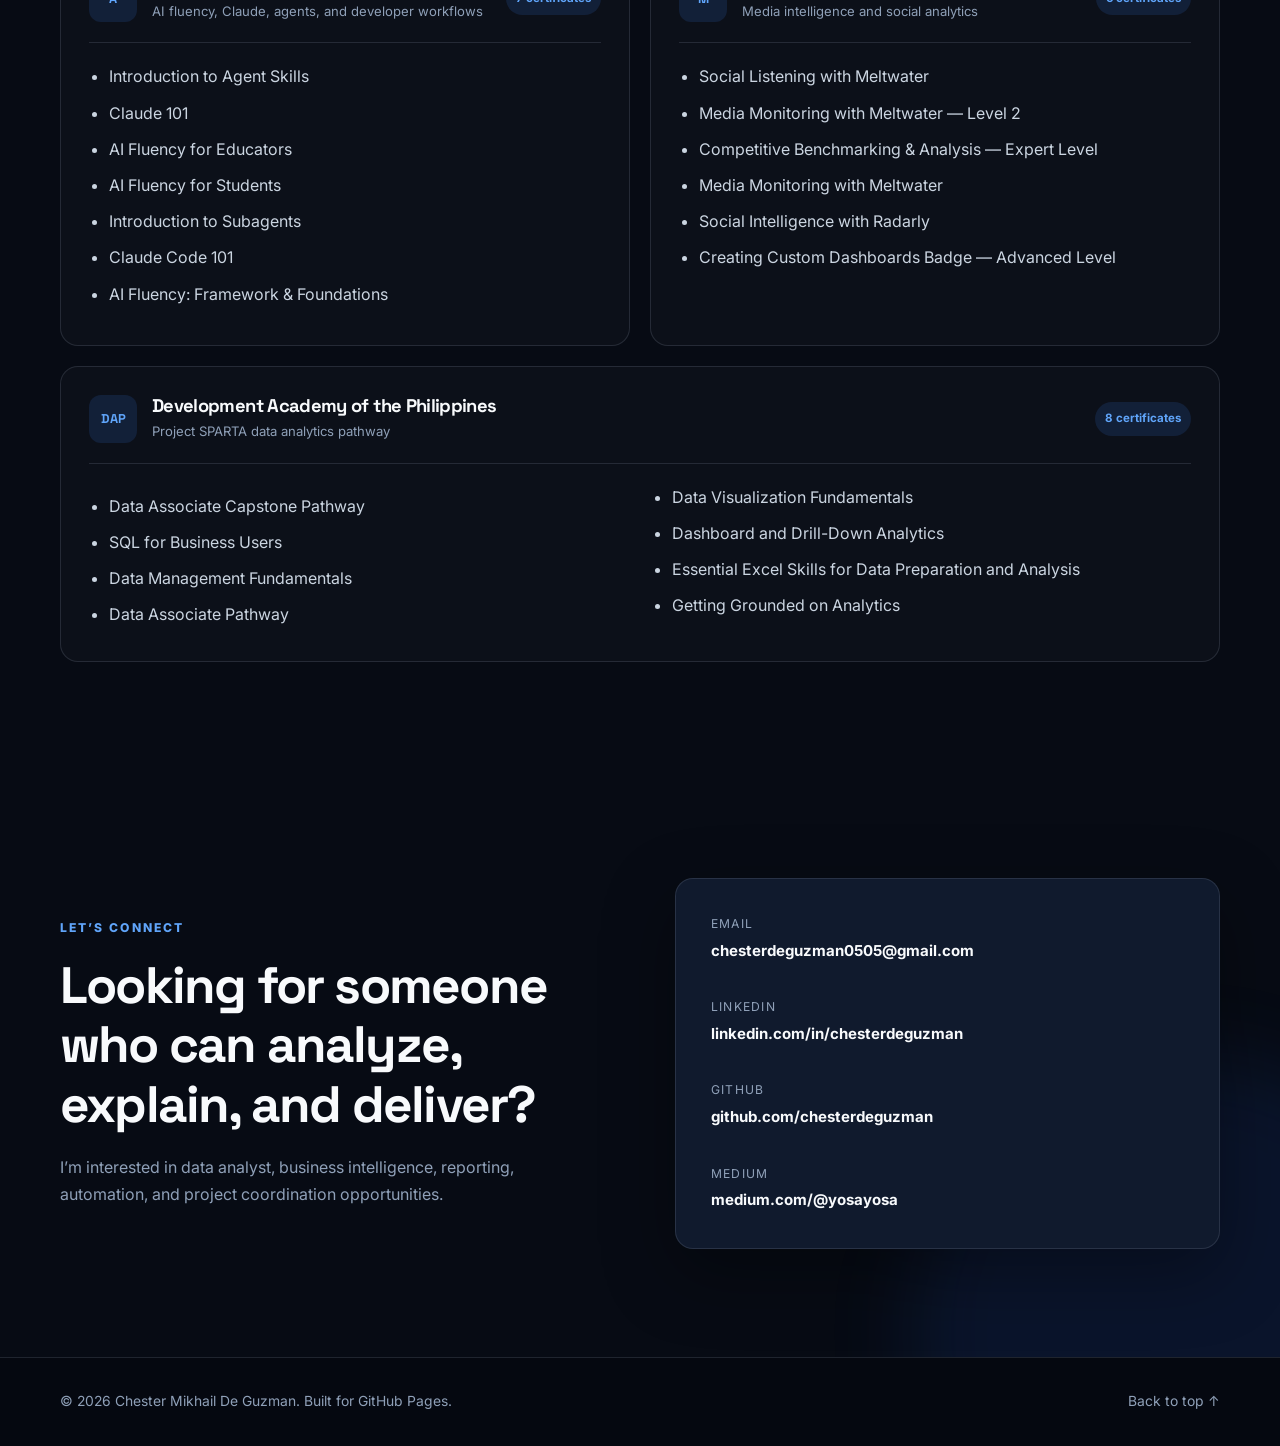
==== commit 1f0556f7: "Add files via upload" ====
--- a/index.html
+++ b/index.html
@@ -32,6 +32,7 @@
 <a href="#about">About</a>
 <a href="#skills">Skills</a>
 <a href="#experience">Experience</a>
+<a href="#awards">Awards</a>
 <a href="#projects">Projects</a>
 <a href="#certificates">Certificates</a>
 <a href="#contact">Contact</a>
@@ -46,7 +47,7 @@
 <p class="eyebrow">Data Analyst · Business Intelligence · IT Project Management</p>
 <h1>Turning complex data into <span>clear business decisions.</span></h1>
 <p class="hero-summary">
-            I’m Chester Mikhail De Guzman, a Business Analytics graduate with professional experience in media analysis and IT project management. I build practical, insight-driven solutions through data analysis, visualization, automation, and clear storytelling.
+            I’m Chester Mikhail De Guzman, a Business Analytics graduate and award-winning media analyst with experience in analytics, quality assurance, automation, and freelance IT project management. I build practical, insight-driven solutions that turn complex data into clear decisions and stronger team performance.
           </p>
 <div class="hero-actions">
 <a class="button button-primary" href="#projects">View Projects</a>
@@ -78,8 +79,8 @@
 <span>Featured analytics projects</span>
 </article>
 <article>
-<strong>21+</strong>
-<span>Professional certificates</span>
+<strong>4</strong>
+<span>Workplace awards and recognitions</span>
 </article>
 </div>
 <div class="hero-quote">
@@ -166,9 +167,10 @@
 <span>Rythmos DB, Inc.</span>
 </div>
 <div class="timeline-content">
-<h3>Media Analyst</h3>
-<p>Supported media intelligence and reporting by monitoring data, identifying relevant patterns, organizing findings, and communicating insights through structured reports and dashboards.</p>
-<div class="tag-list compact"><span>Media Monitoring</span><span>Social Listening</span><span>Reporting</span><span>Competitive Analysis</span><span>Dashboarding</span></div>
+<h3>Media Analyst · Main Analyst · Quality Assurance</h3>
+<p>Progressed into higher-responsibility analytics roles at Rythmos DB, Inc. through consistent performance and strong analytical judgment. In addition to leading core media analysis, I serve as a main analyst and provide quality assurance support across other client accounts—reviewing outputs, strengthening data accuracy, validating insights, and helping teams deliver reliable, decision-ready reports.</p>
+<p>Beyond day-to-day analysis, I developed automation solutions used by other projects, contributed extensively to team operations, and helped translate media and public sentiment data into actionable intelligence. These contributions led to recognition as Team MVP of the Year 2025 and Employee of the Month in May 2025 and July 2026.</p>
+<div class="tag-list compact"><span>Main Analyst</span><span>Quality Assurance</span><span>Media Monitoring</span><span>Social Listening</span><span>Sentiment Analysis</span><span>Reporting</span><span>Automation</span><span>Cross-Account Support</span><span>Data Quality</span></div>
 </div>
 </article>
 <article class="timeline-item reveal">
@@ -186,7 +188,47 @@
 </div>
 </div>
 </section>
-<section class="section" id="projects">
+<section class="section" id="awards">
+<div class="container">
+<div class="section-heading centered reveal">
+<p class="eyebrow">Awards &amp; Recognition</p>
+<h2>Recognized for analytical impact, innovation, and team contribution.</h2>
+<p>These recognitions reflect my commitment to dependable analysis, process improvement, automation, collaboration, and delivering work that creates measurable value.</p>
+</div>
+<div class="awards-grid">
+<article class="award-card award-card-featured reveal">
+<div class="award-year">2025</div>
+<div class="award-icon" aria-hidden="true">★</div>
+<h3>Best Real-World Application</h3>
+<p class="award-source">Rythmos DB Media Analytics Hackathon · August–September 2025</p>
+<p>Our team received the Best Real-World Application award for a project supporting the Presidential Communications Office of the Philippines. The solution analyzed Filipino citizens’ media sentiment and transformed public conversations into structured insights for real-world communication and decision support.</p>
+<div class="tag-list compact"><span>Sentiment Analysis</span><span>Media Analytics</span><span>Public-Sector Use Case</span><span>Team Innovation</span></div>
+</article>
+<article class="award-card reveal">
+<div class="award-year">2025</div>
+<div class="award-icon" aria-hidden="true">MVP</div>
+<h3>Team MVP of the Year</h3>
+<p class="award-source">Rythmos DB, Inc.</p>
+<p>Recognized for extensive contributions across the team, including building automation solutions for other projects, supporting cross-account work, strengthening workflows, and contributing to the award-winning media analytics hackathon project.</p>
+</article>
+<article class="award-card reveal">
+<div class="award-year">May 2025</div>
+<div class="award-icon" aria-hidden="true">01</div>
+<h3>Employee of the Month</h3>
+<p class="award-source">Rythmos DB, Inc.</p>
+<p>Awarded for consistent performance, reliability, analytical quality, initiative, and meaningful contribution to team and client deliverables.</p>
+</article>
+<article class="award-card reveal">
+<div class="award-year">July 2026</div>
+<div class="award-icon" aria-hidden="true">02</div>
+<h3>Employee of the Month</h3>
+<p class="award-source">Rythmos DB, Inc.</p>
+<p>Recognized again for sustained excellence, expanded responsibilities, quality assurance support, and continued impact as a trusted analyst across multiple accounts.</p>
+</article>
+</div>
+</div>
+</section>
+<section class="section section-muted" id="projects">
 <div class="container">
 <div class="section-heading centered reveal">
 <p class="eyebrow">Selected Work</p>
@@ -473,7 +515,7 @@
 </div>
 </div>
 </section>
-<section class="section section-muted" id="certificates">
+<section class="section" id="certificates">
 <div class="container">
 <div class="section-heading reveal">
 <p class="eyebrow">Credentials</p>
--- a/styles.css
+++ b/styles.css
@@ -434,3 +434,62 @@
   .theme-toggle-text { display: none; }
   .theme-toggle { width: 40px; justify-content: center; padding-inline: 0; }
 }
+
+
+/* Awards and recognition */
+.awards-grid {
+  display: grid;
+  grid-template-columns: repeat(2, minmax(0, 1fr));
+  gap: 20px;
+}
+.award-card {
+  position: relative;
+  min-height: 310px;
+  padding: 28px;
+  overflow: hidden;
+  border: 1px solid var(--border);
+  border-radius: var(--radius);
+  background: linear-gradient(145deg, rgba(16,26,45,.88), rgba(9,16,29,.72));
+  transition: transform .23s ease, border-color .23s ease;
+}
+.award-card:hover { transform: translateY(-4px); border-color: rgba(96,165,250,.45); }
+.award-card-featured { grid-column: 1 / -1; min-height: 340px; }
+.award-card-featured::after {
+  content: "Featured Recognition";
+  position: absolute;
+  top: 22px;
+  right: -48px;
+  width: 180px;
+  padding: 6px 0;
+  text-align: center;
+  background: var(--accent);
+  color: #fff;
+  font-size: .65rem;
+  font-weight: 800;
+  letter-spacing: .08em;
+  text-transform: uppercase;
+  transform: rotate(38deg);
+}
+.award-year { color: var(--accent-bright); font-size: .78rem; font-weight: 800; letter-spacing: .09em; text-transform: uppercase; }
+.award-icon {
+  display: grid;
+  place-items: center;
+  width: 52px;
+  height: 52px;
+  margin: 18px 0;
+  border: 1px solid rgba(96,165,250,.22);
+  border-radius: 14px;
+  background: var(--accent-soft);
+  color: var(--accent-bright);
+  font-family: "Space Grotesk", sans-serif;
+  font-size: .78rem;
+  font-weight: 800;
+}
+.award-card h3 { font-size: 1.55rem; }
+.award-source { margin: 8px 0 14px; color: var(--accent-bright); font-size: .84rem; font-weight: 700; }
+.award-card > p:not(.award-source) { margin: 0; color: var(--text-soft); }
+:root[data-theme="light"] .award-card { background: linear-gradient(145deg, rgba(255,255,255,.97), rgba(241,245,249,.93)); }
+@media (max-width: 930px) {
+  .awards-grid { grid-template-columns: 1fr; }
+  .award-card-featured { grid-column: auto; }
+}
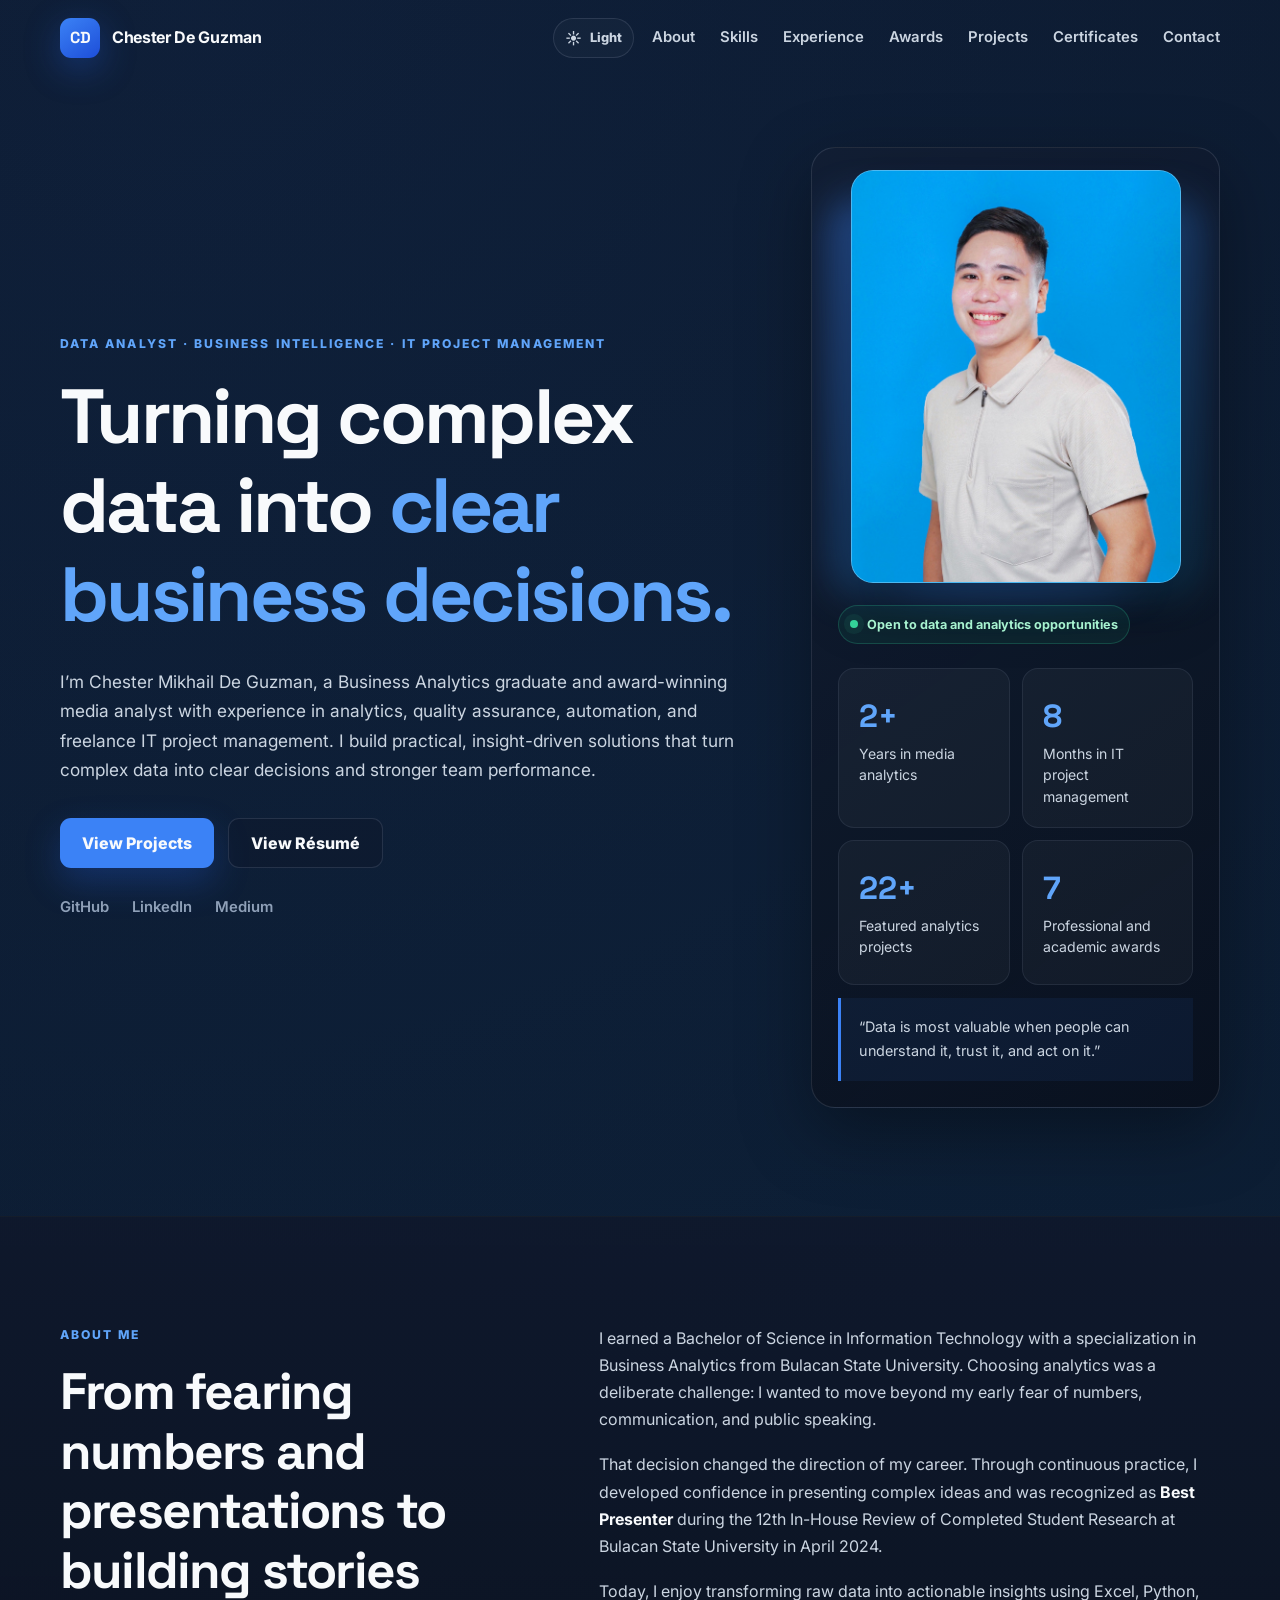
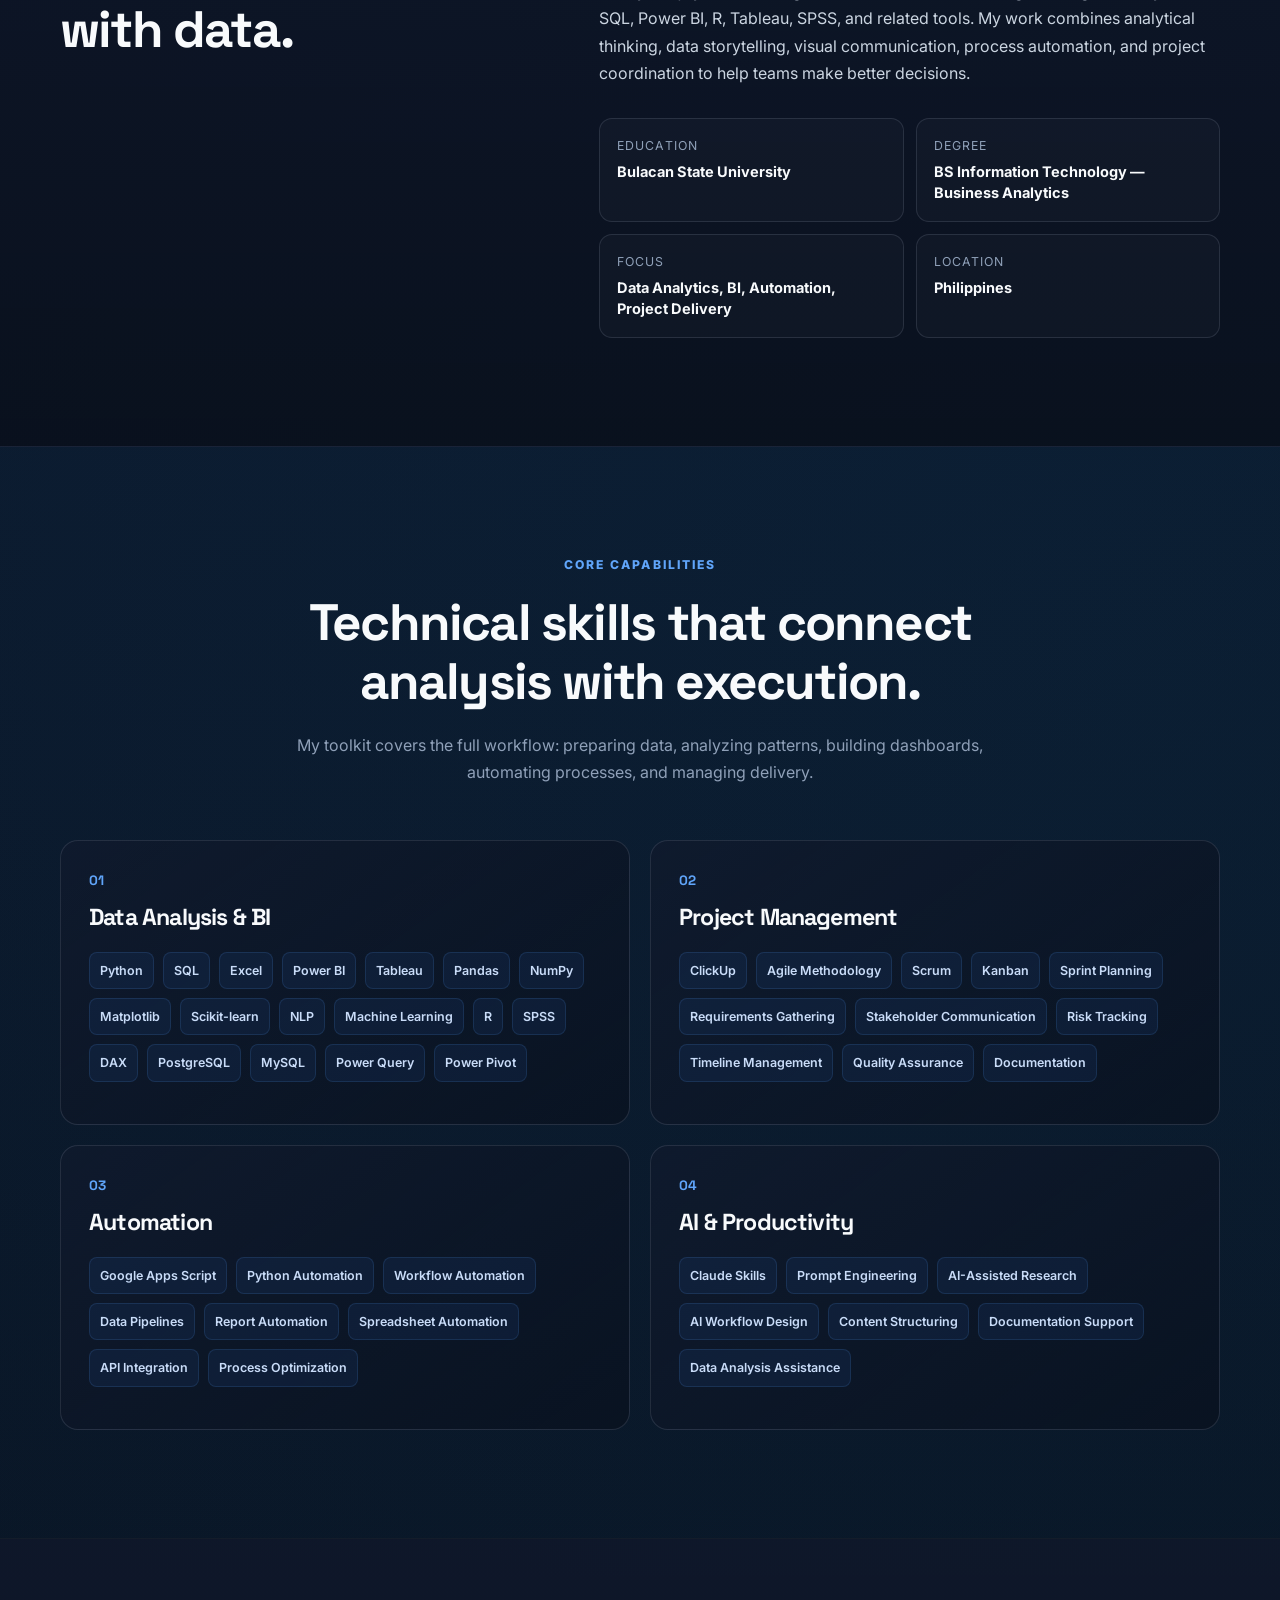
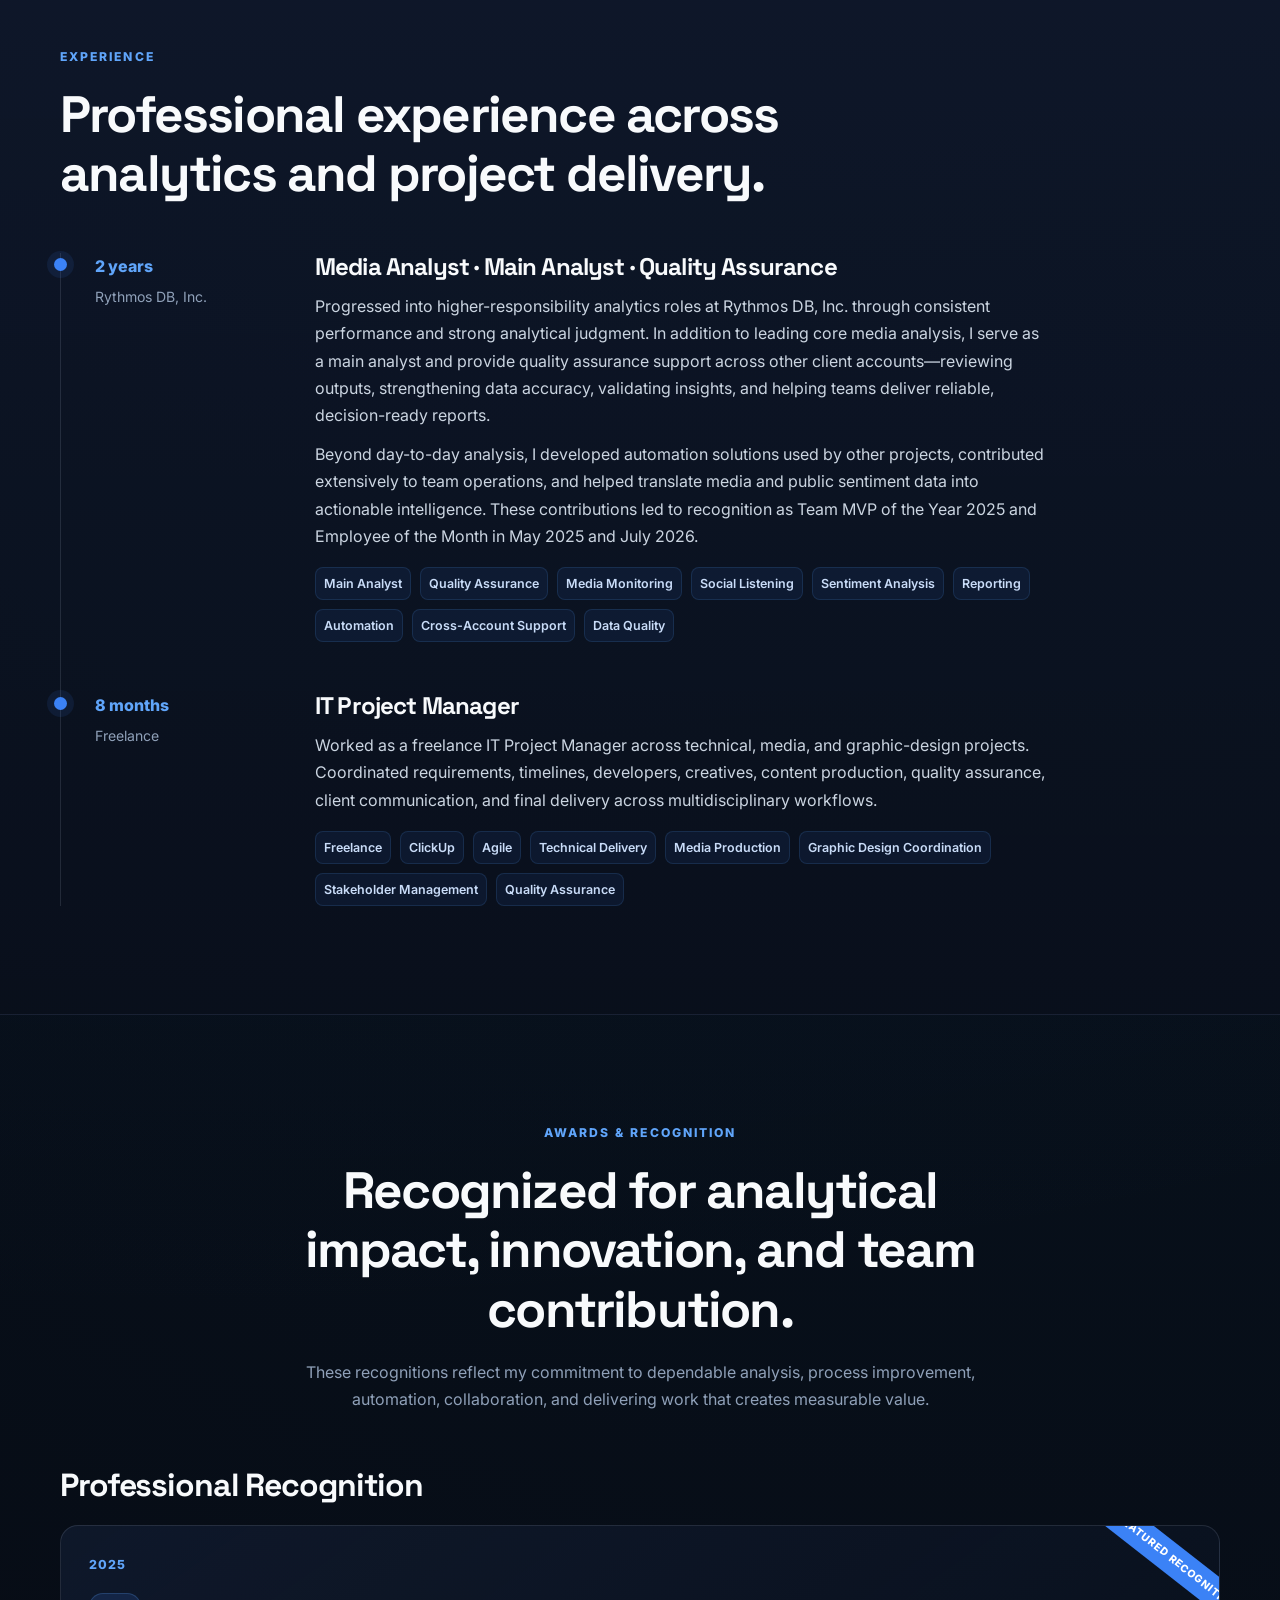
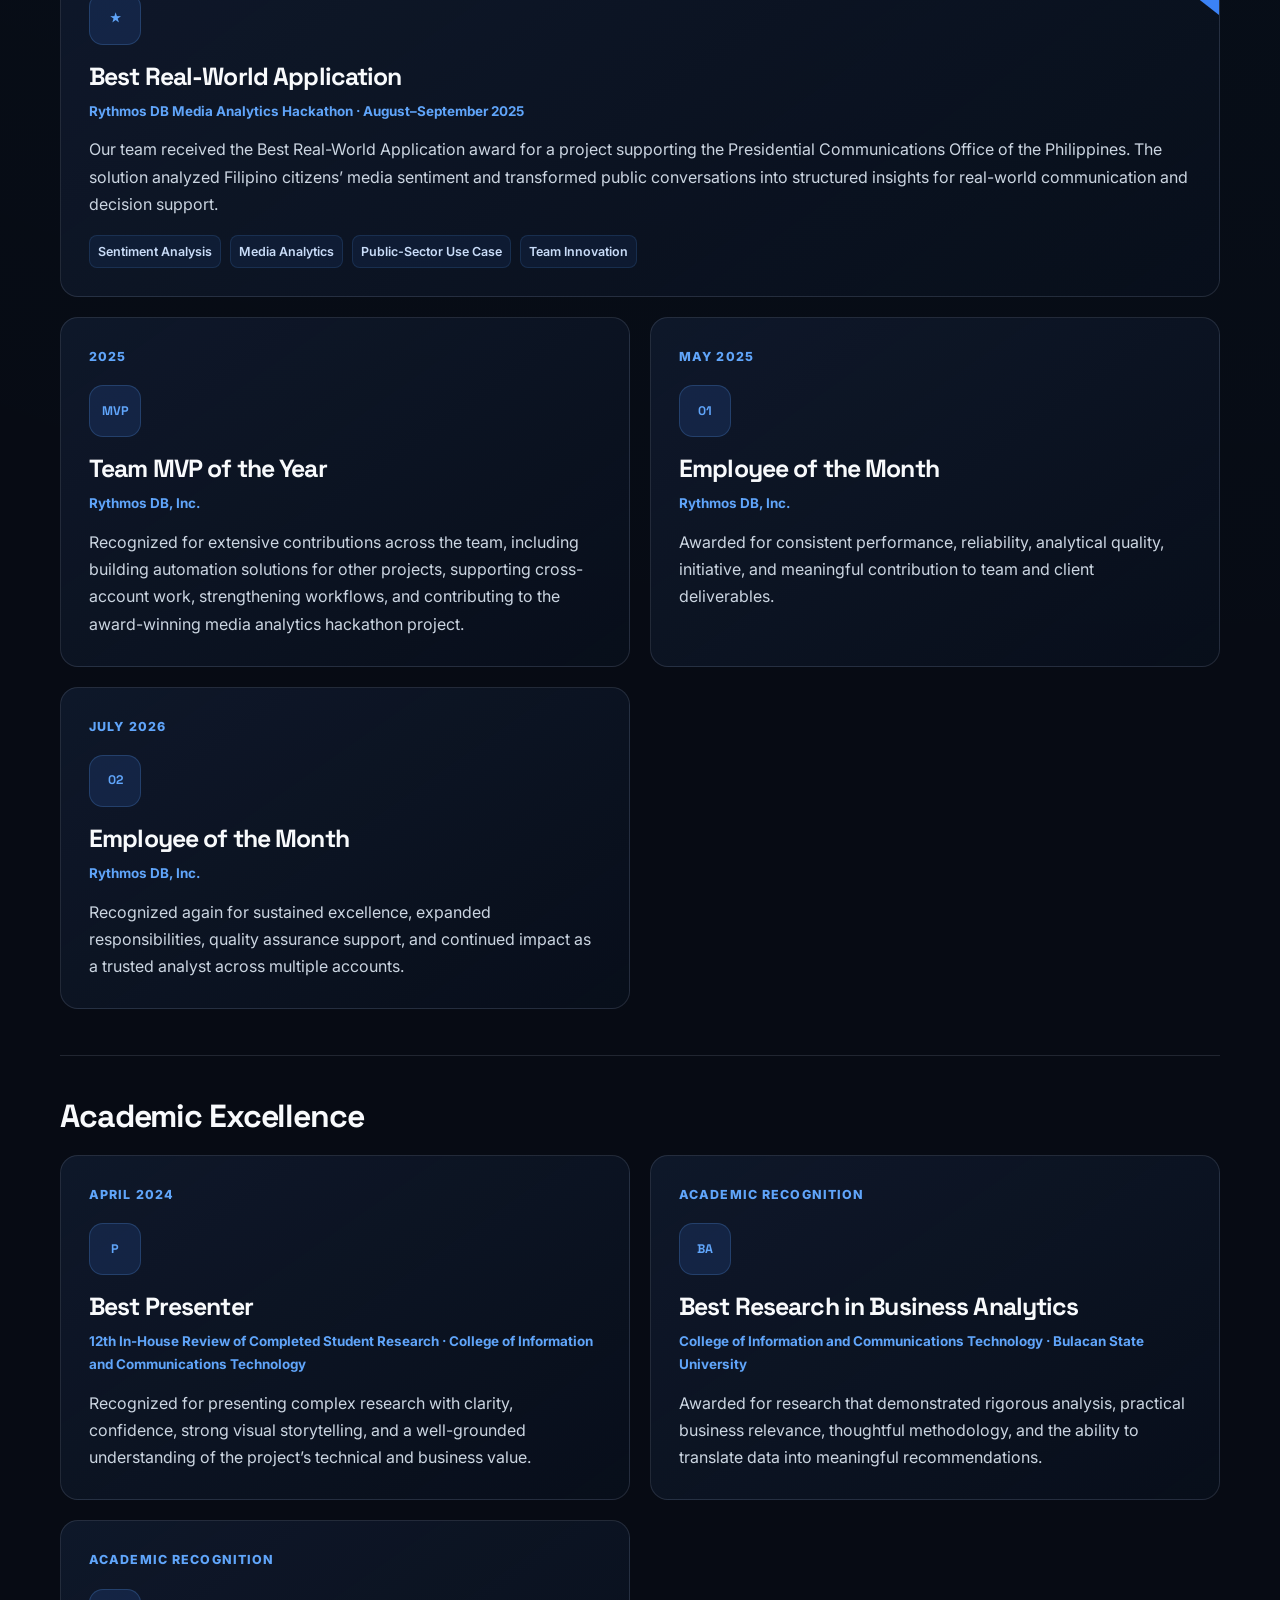
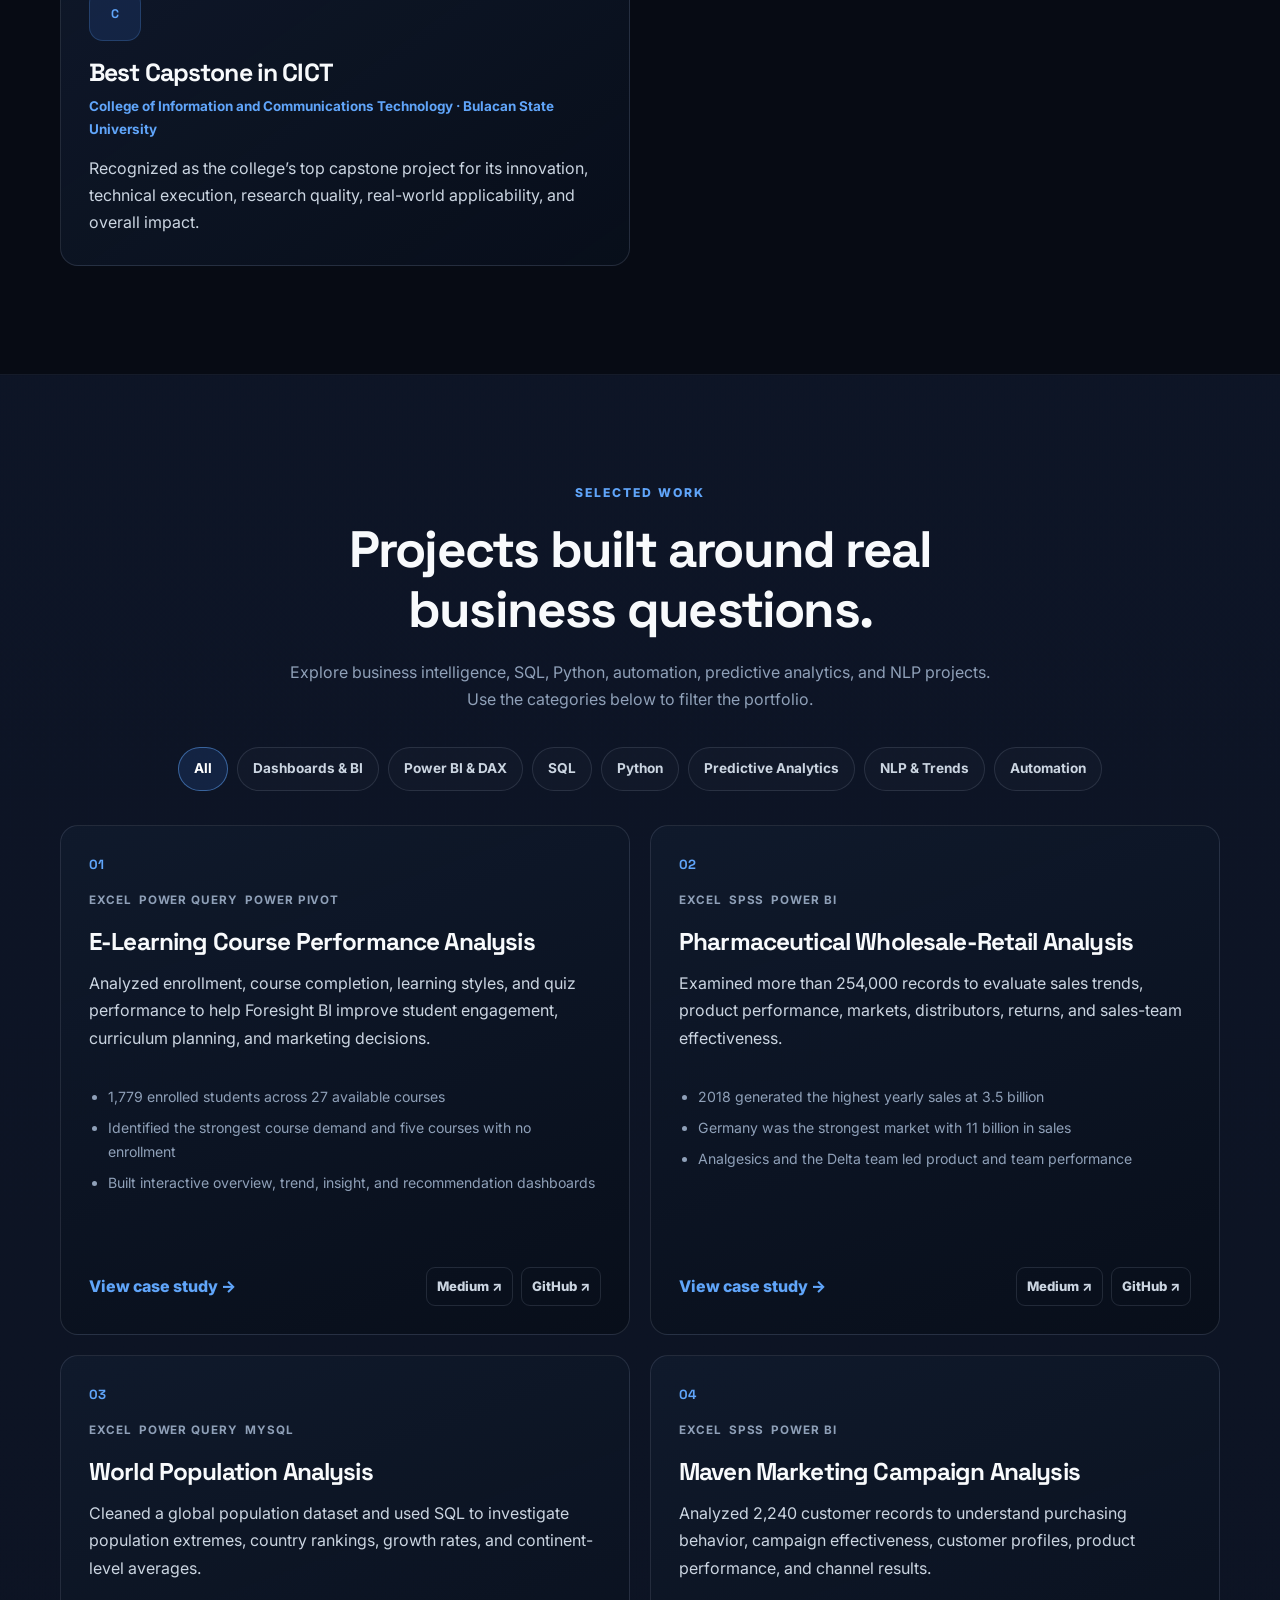
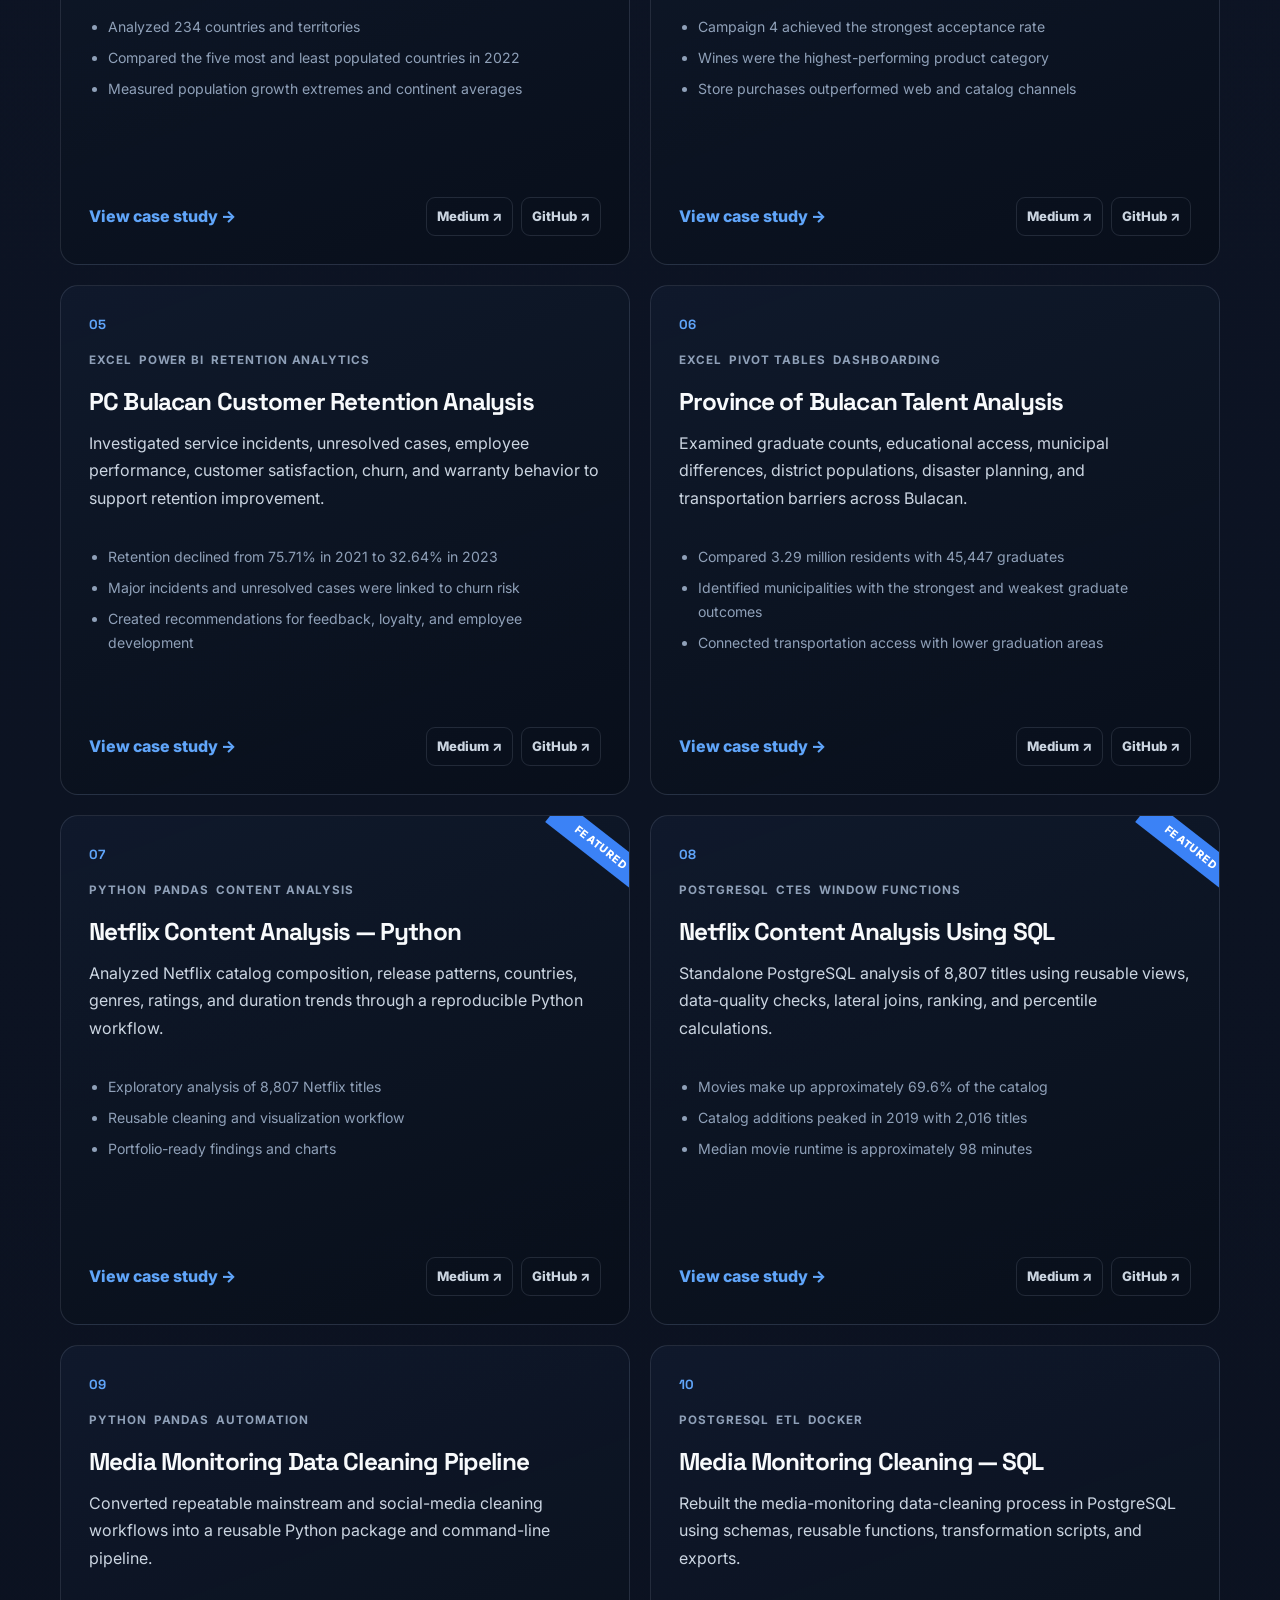
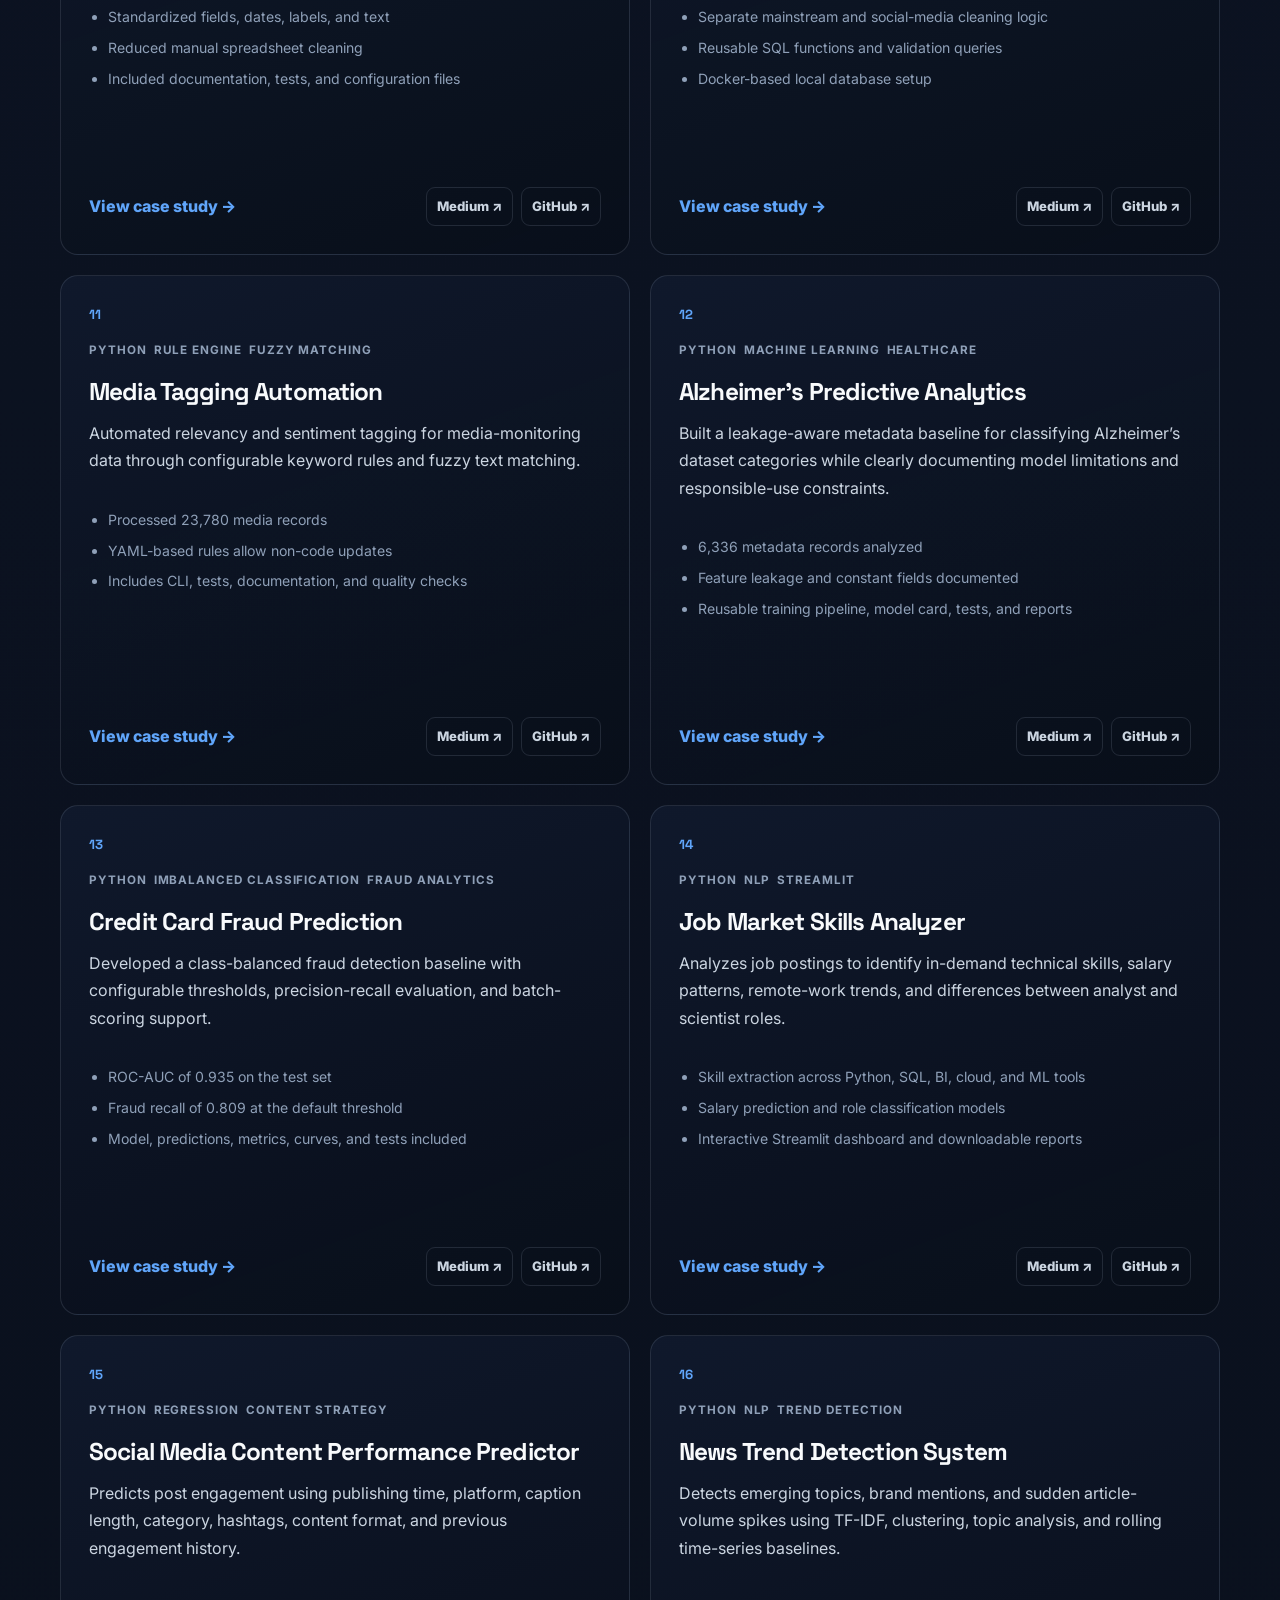
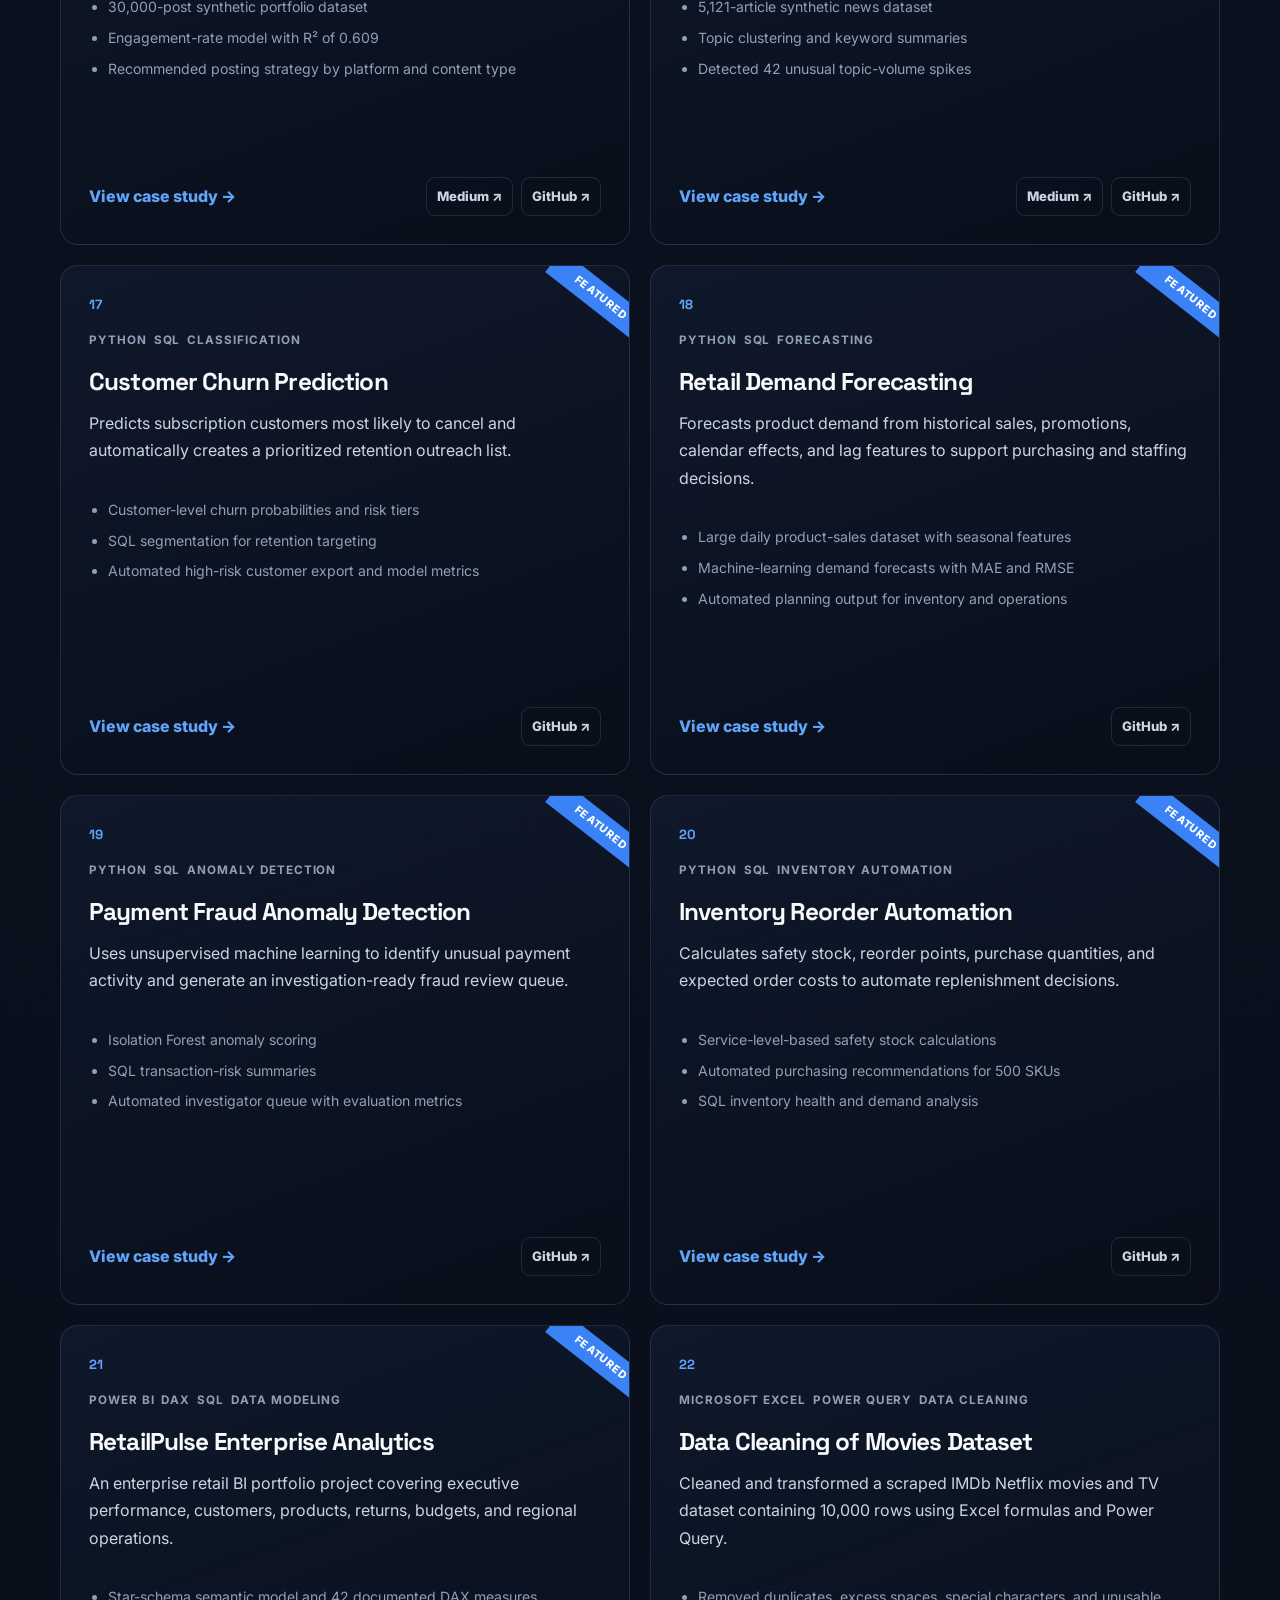
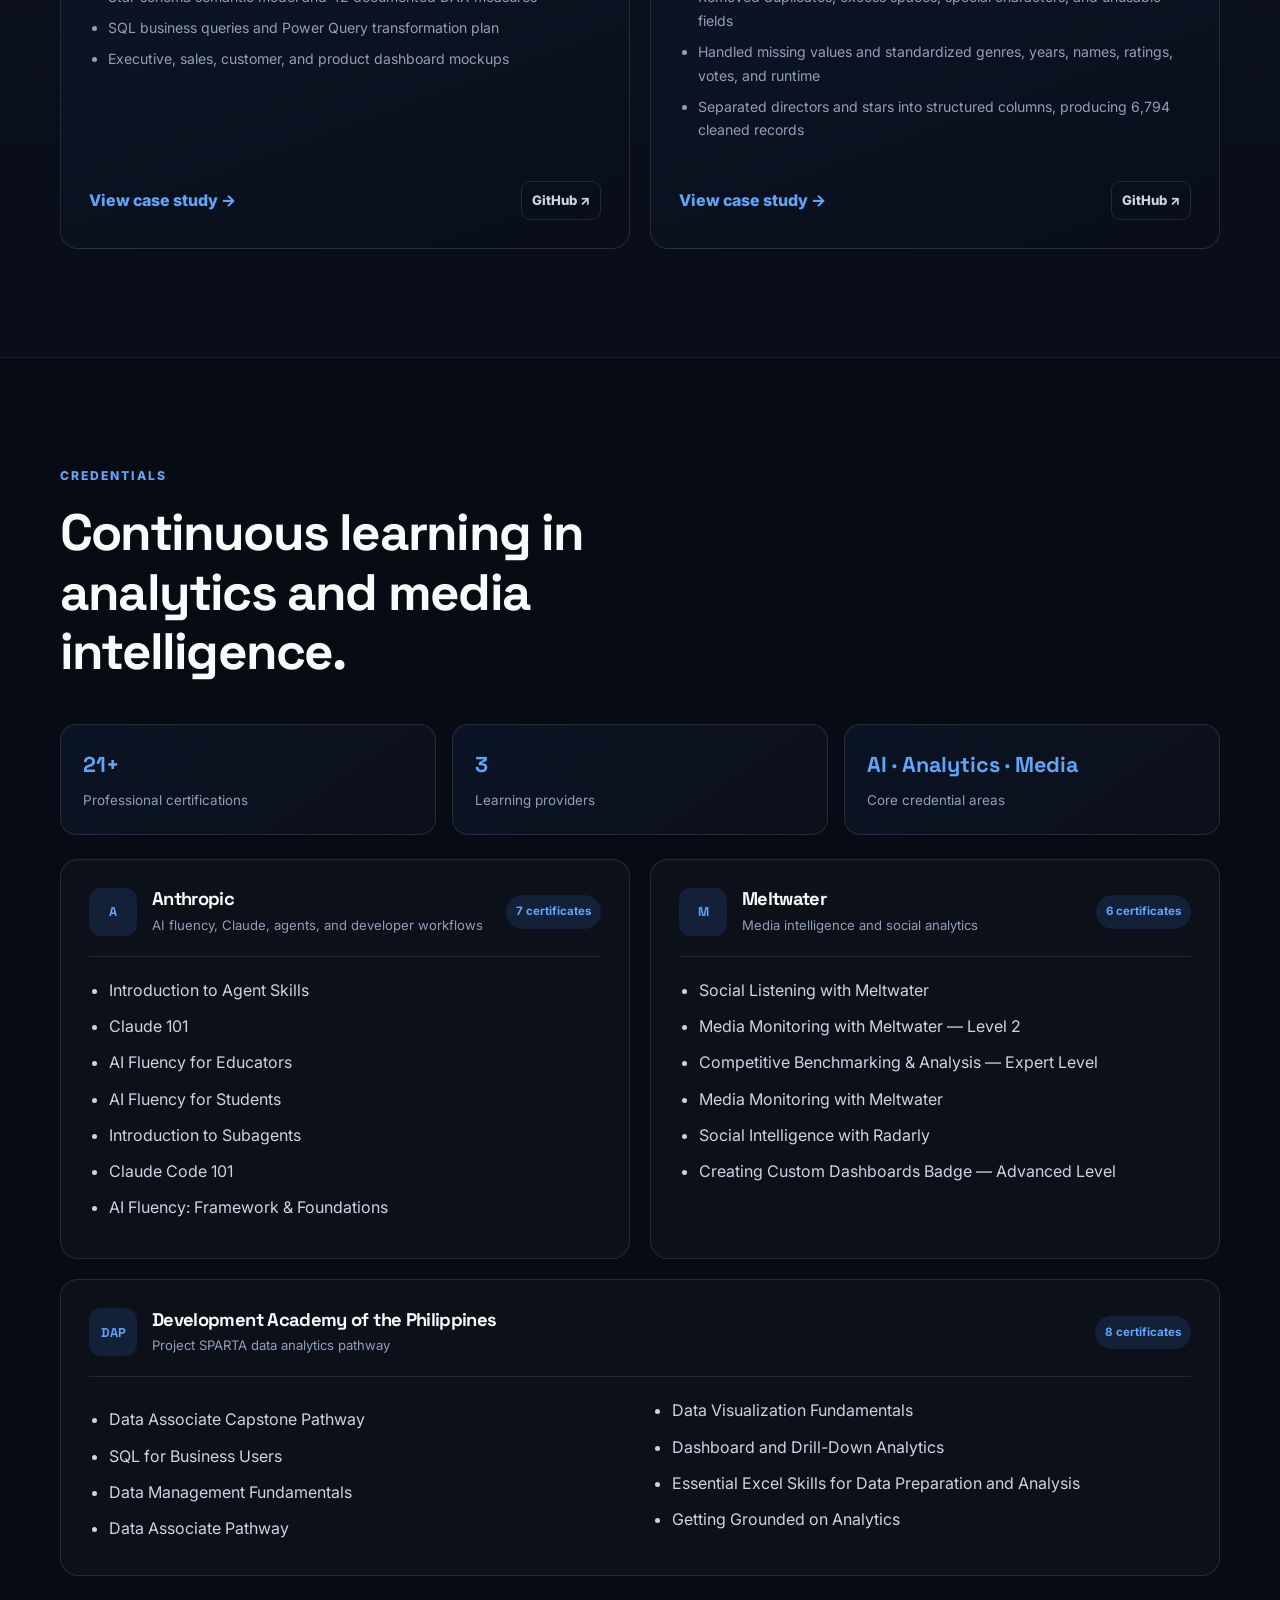
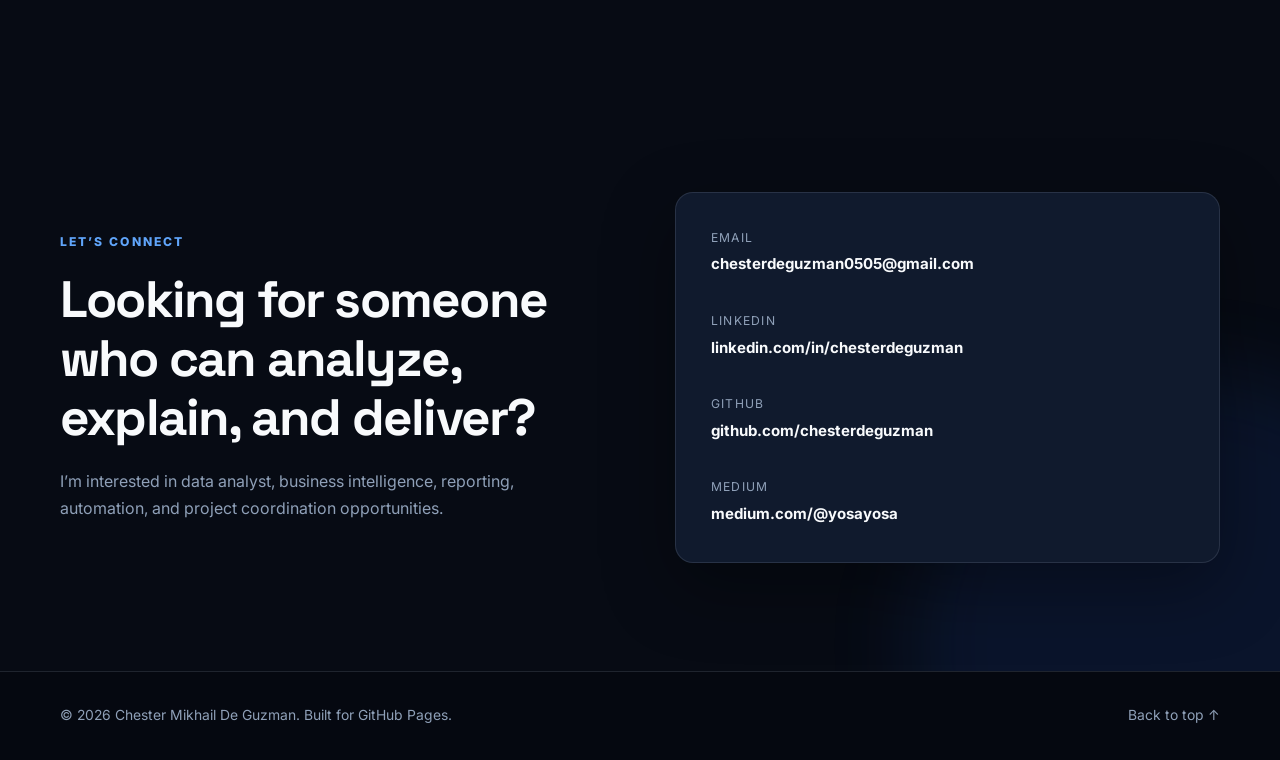
==== commit de509a68: "Add files via upload" ====
--- a/index.html
+++ b/index.html
@@ -79,8 +79,8 @@
 <span>Featured analytics projects</span>
 </article>
 <article>
-<strong>4</strong>
-<span>Workplace awards and recognitions</span>
+<strong>7</strong>
+<span>Professional and academic awards</span>
 </article>
 </div>
 <div class="hero-quote">
@@ -195,6 +195,7 @@
 <h2>Recognized for analytical impact, innovation, and team contribution.</h2>
 <p>These recognitions reflect my commitment to dependable analysis, process improvement, automation, collaboration, and delivering work that creates measurable value.</p>
 </div>
+<h3 class="awards-subheading reveal">Professional Recognition</h3>
 <div class="awards-grid">
 <article class="award-card award-card-featured reveal">
 <div class="award-year">2025</div>
@@ -224,6 +225,30 @@
 <h3>Employee of the Month</h3>
 <p class="award-source">Rythmos DB, Inc.</p>
 <p>Recognized again for sustained excellence, expanded responsibilities, quality assurance support, and continued impact as a trusted analyst across multiple accounts.</p>
+</article>
+</div>
+<h3 class="awards-subheading awards-subheading-academic reveal">Academic Excellence</h3>
+<div class="awards-grid awards-grid-academic">
+<article class="award-card reveal">
+<div class="award-year">April 2024</div>
+<div class="award-icon" aria-hidden="true">P</div>
+<h3>Best Presenter</h3>
+<p class="award-source">12th In-House Review of Completed Student Research · College of Information and Communications Technology</p>
+<p>Recognized for presenting complex research with clarity, confidence, strong visual storytelling, and a well-grounded understanding of the project’s technical and business value.</p>
+</article>
+<article class="award-card reveal">
+<div class="award-year">Academic Recognition</div>
+<div class="award-icon" aria-hidden="true">BA</div>
+<h3>Best Research in Business Analytics</h3>
+<p class="award-source">College of Information and Communications Technology · Bulacan State University</p>
+<p>Awarded for research that demonstrated rigorous analysis, practical business relevance, thoughtful methodology, and the ability to translate data into meaningful recommendations.</p>
+</article>
+<article class="award-card reveal">
+<div class="award-year">Academic Recognition</div>
+<div class="award-icon" aria-hidden="true">C</div>
+<h3>Best Capstone in CICT</h3>
+<p class="award-source">College of Information and Communications Technology · Bulacan State University</p>
+<p>Recognized as the college’s top capstone project for its innovation, technical execution, research quality, real-world applicability, and overall impact.</p>
 </article>
 </div>
 </div>
--- a/styles.css
+++ b/styles.css
@@ -493,3 +493,16 @@
   .awards-grid { grid-template-columns: 1fr; }
   .award-card-featured { grid-column: auto; }
 }
+
+.awards-subheading {
+  margin: 46px 0 20px;
+  color: var(--text);
+  font-size: clamp(1.45rem, 3vw, 2rem);
+  text-align: left;
+}
+.awards-subheading:first-of-type { margin-top: 0; }
+.awards-subheading-academic {
+  padding-top: 42px;
+  border-top: 1px solid var(--border);
+}
+.awards-grid-academic .award-card { min-height: 300px; }
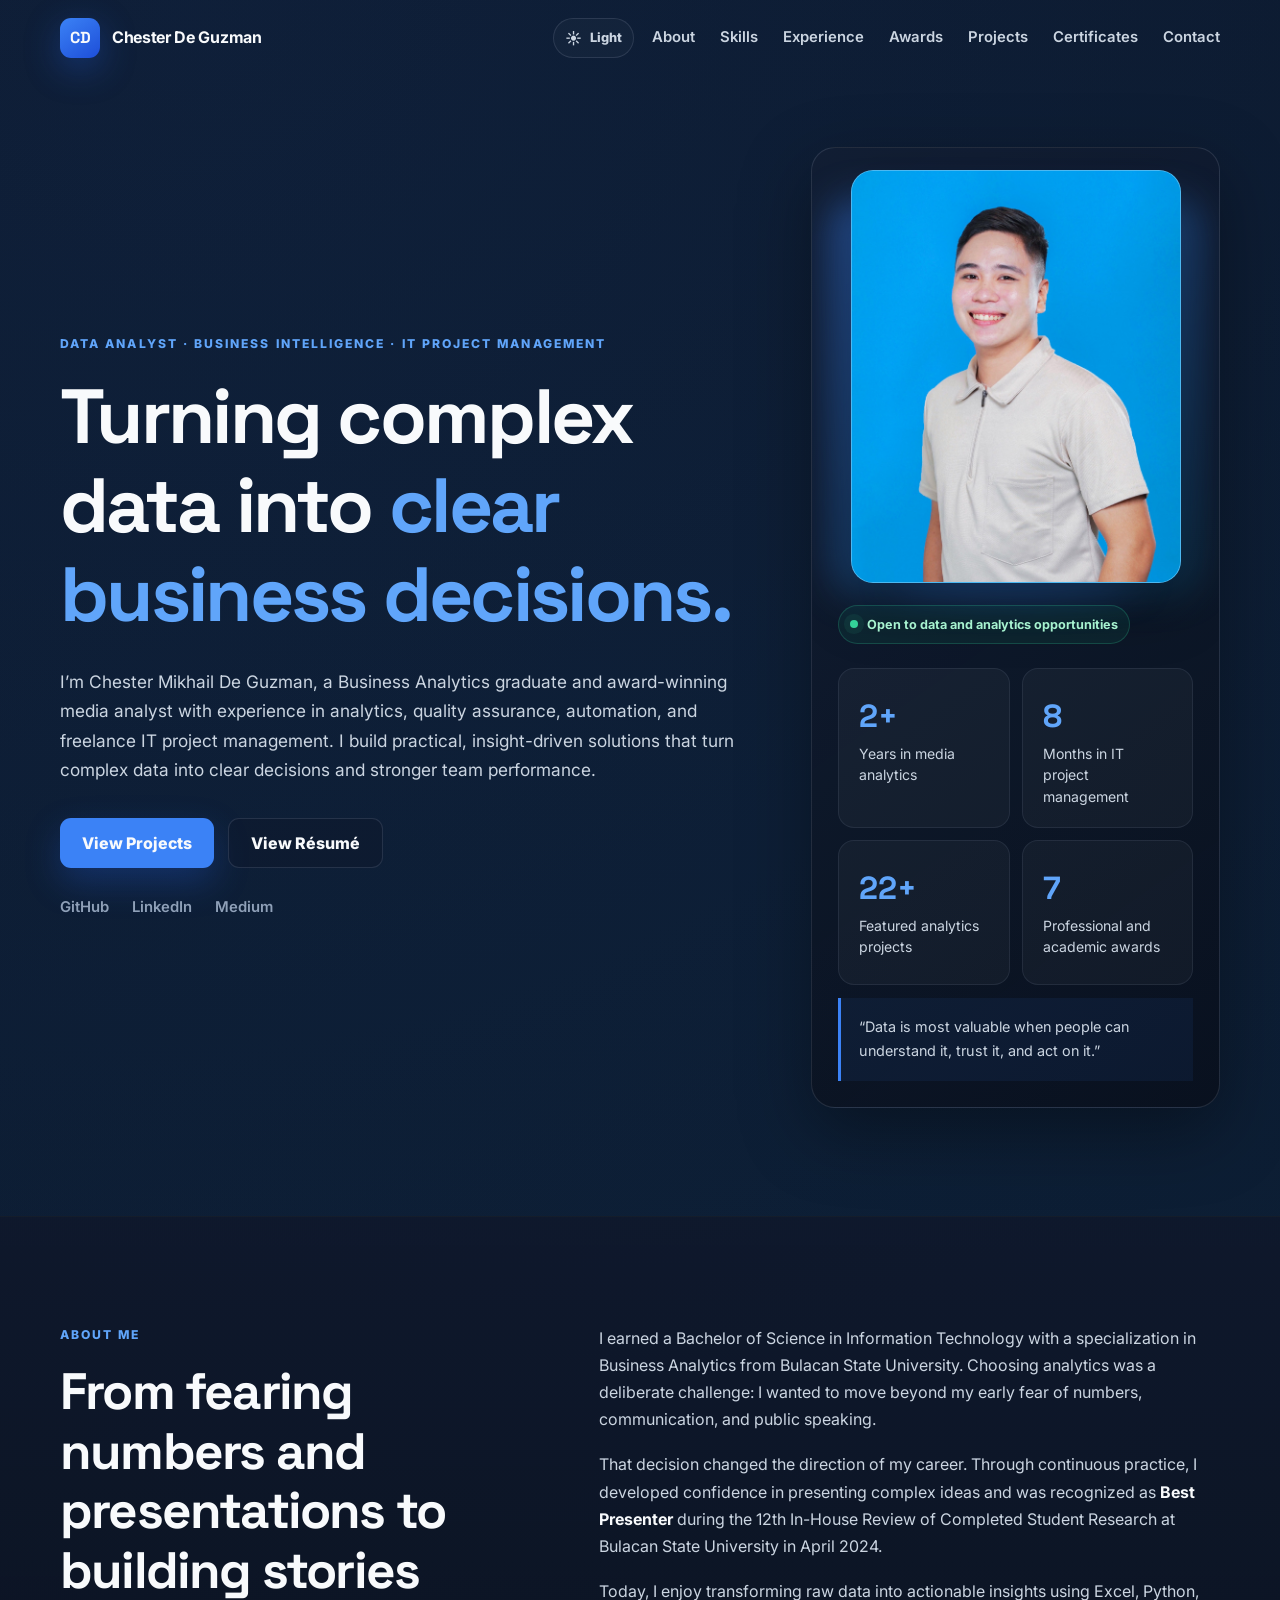
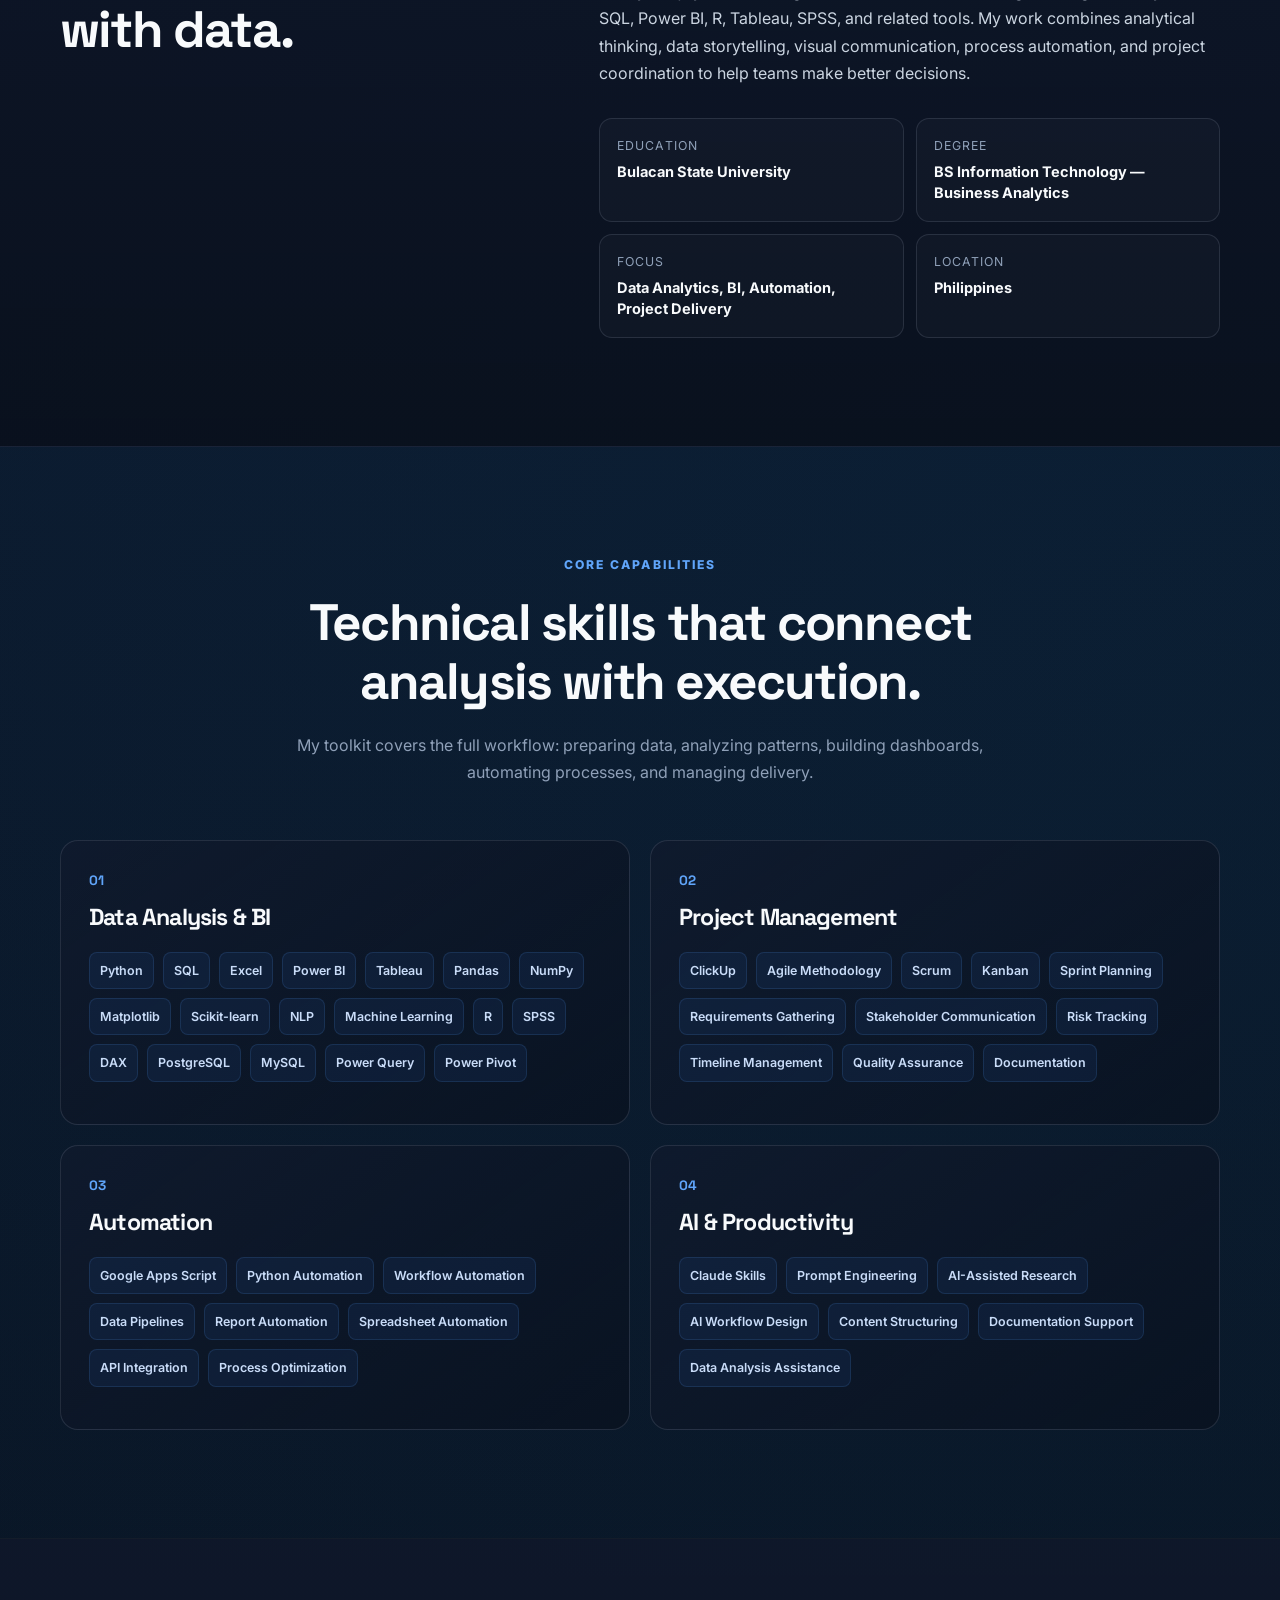
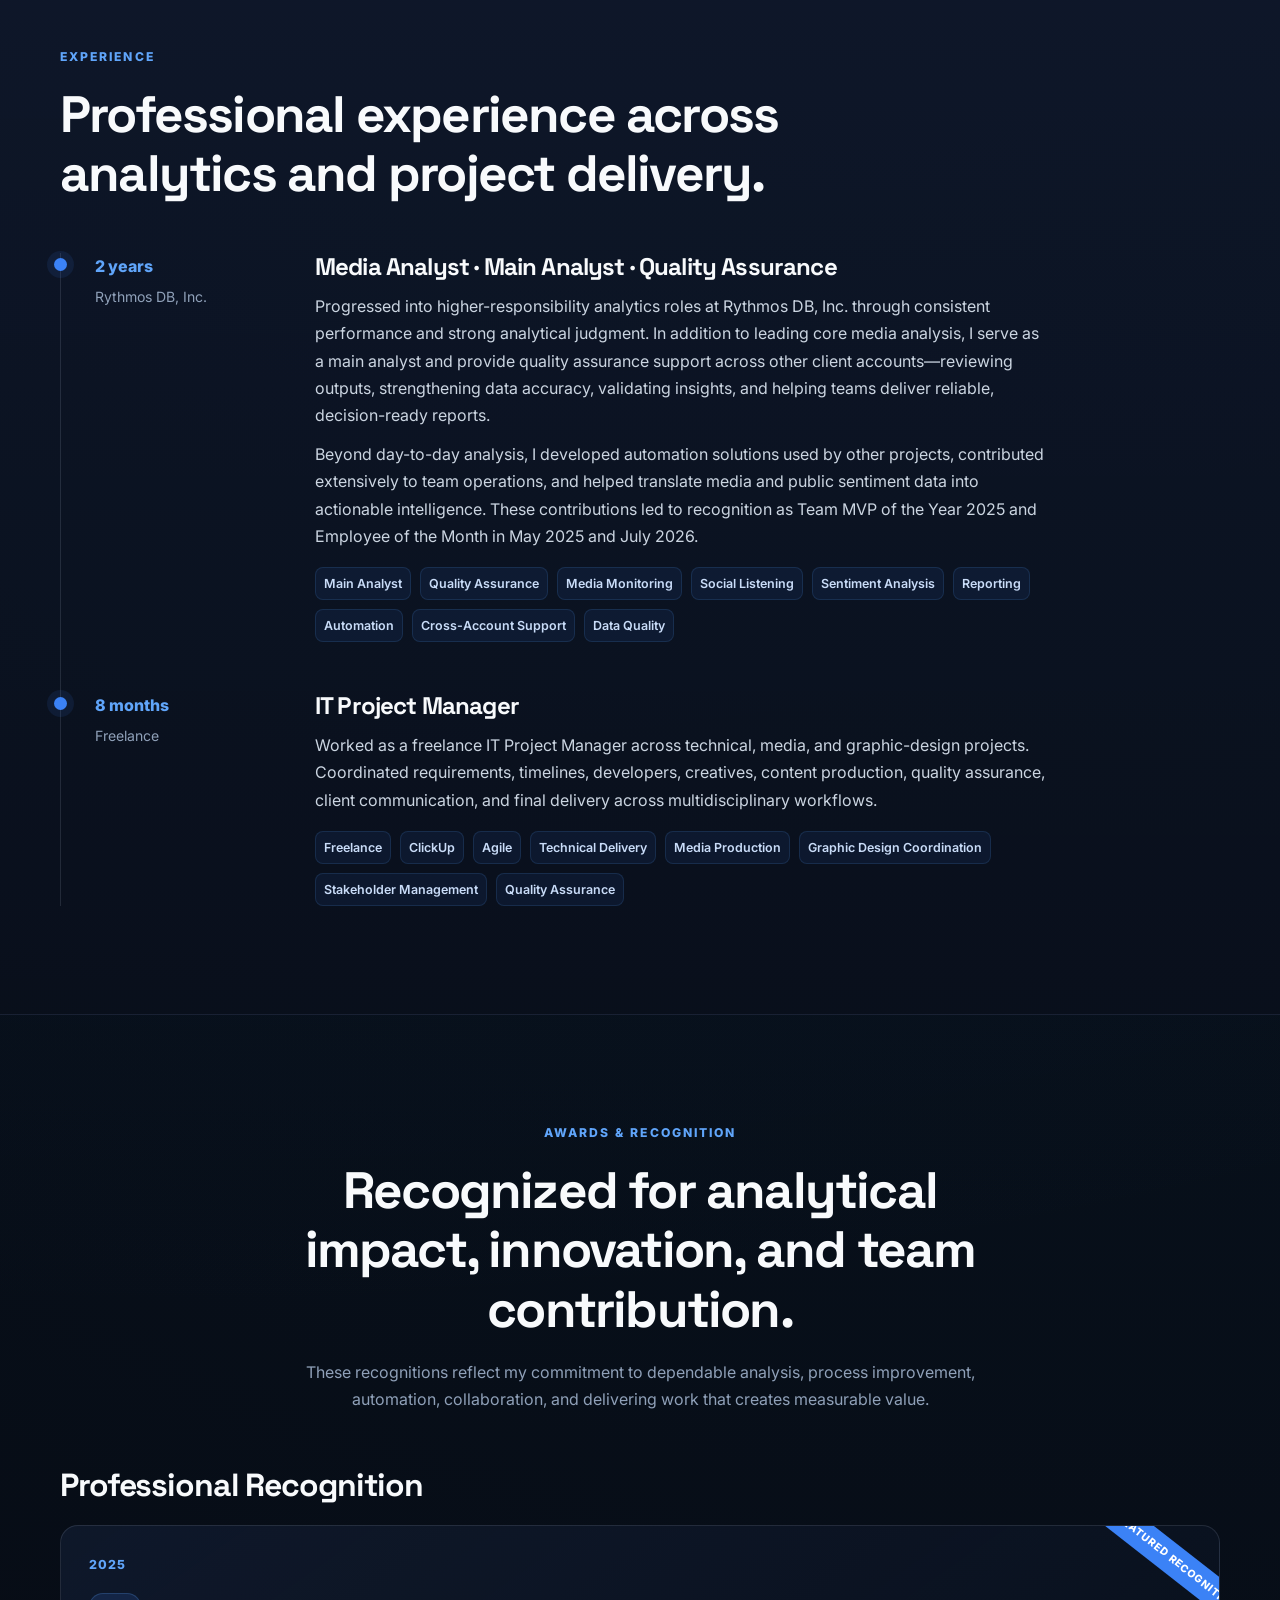
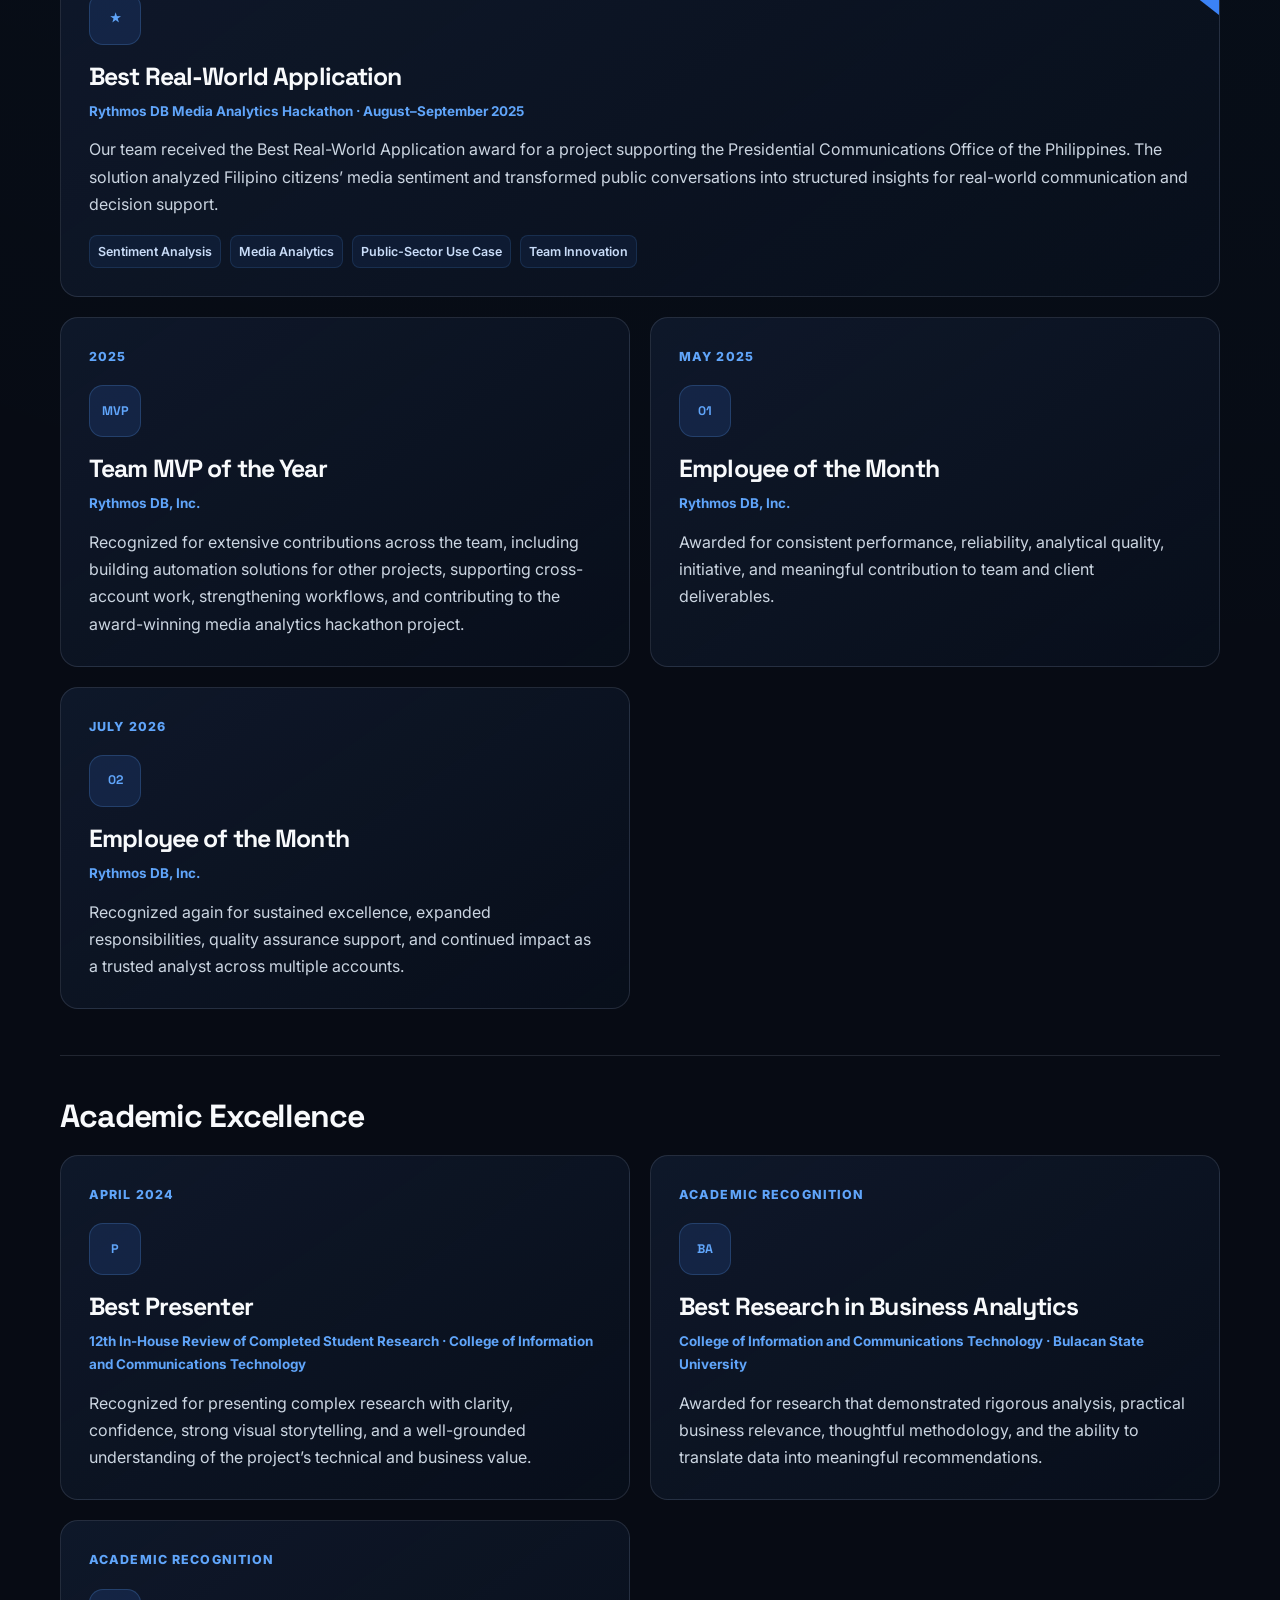
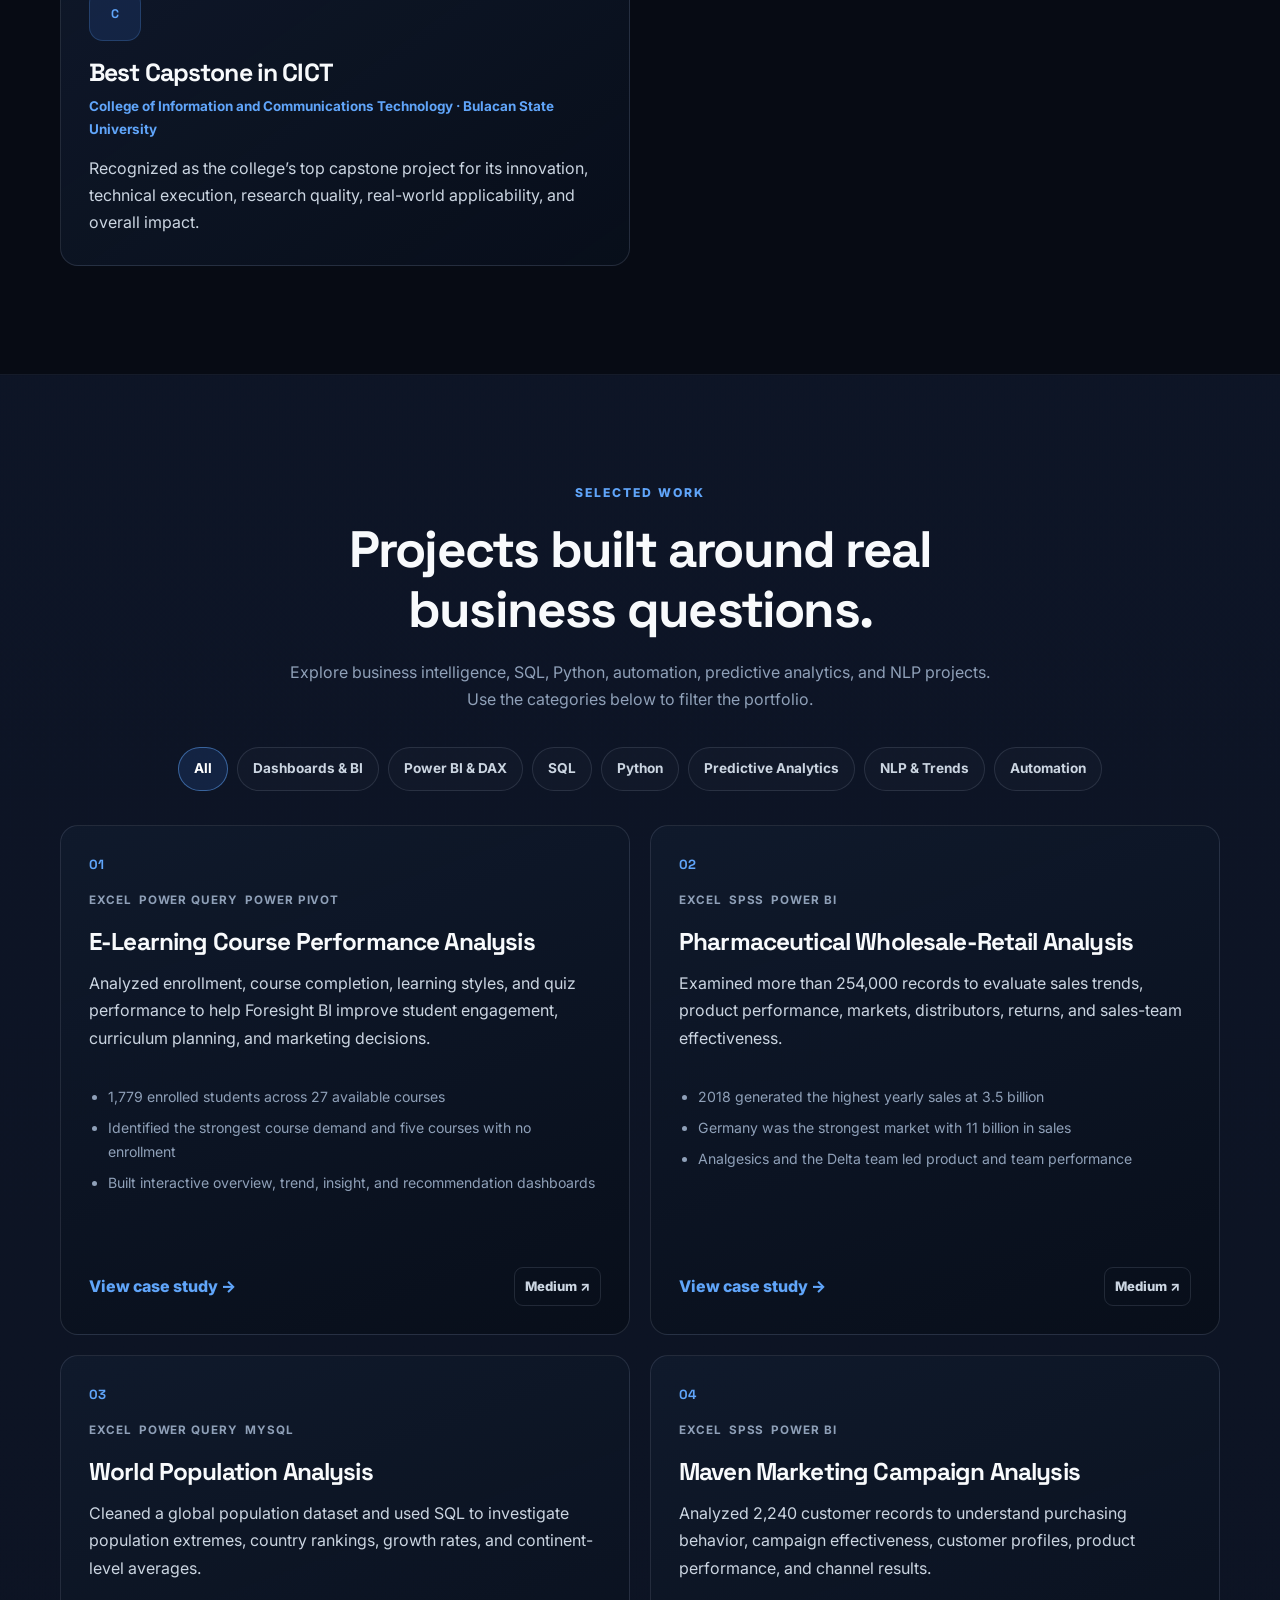
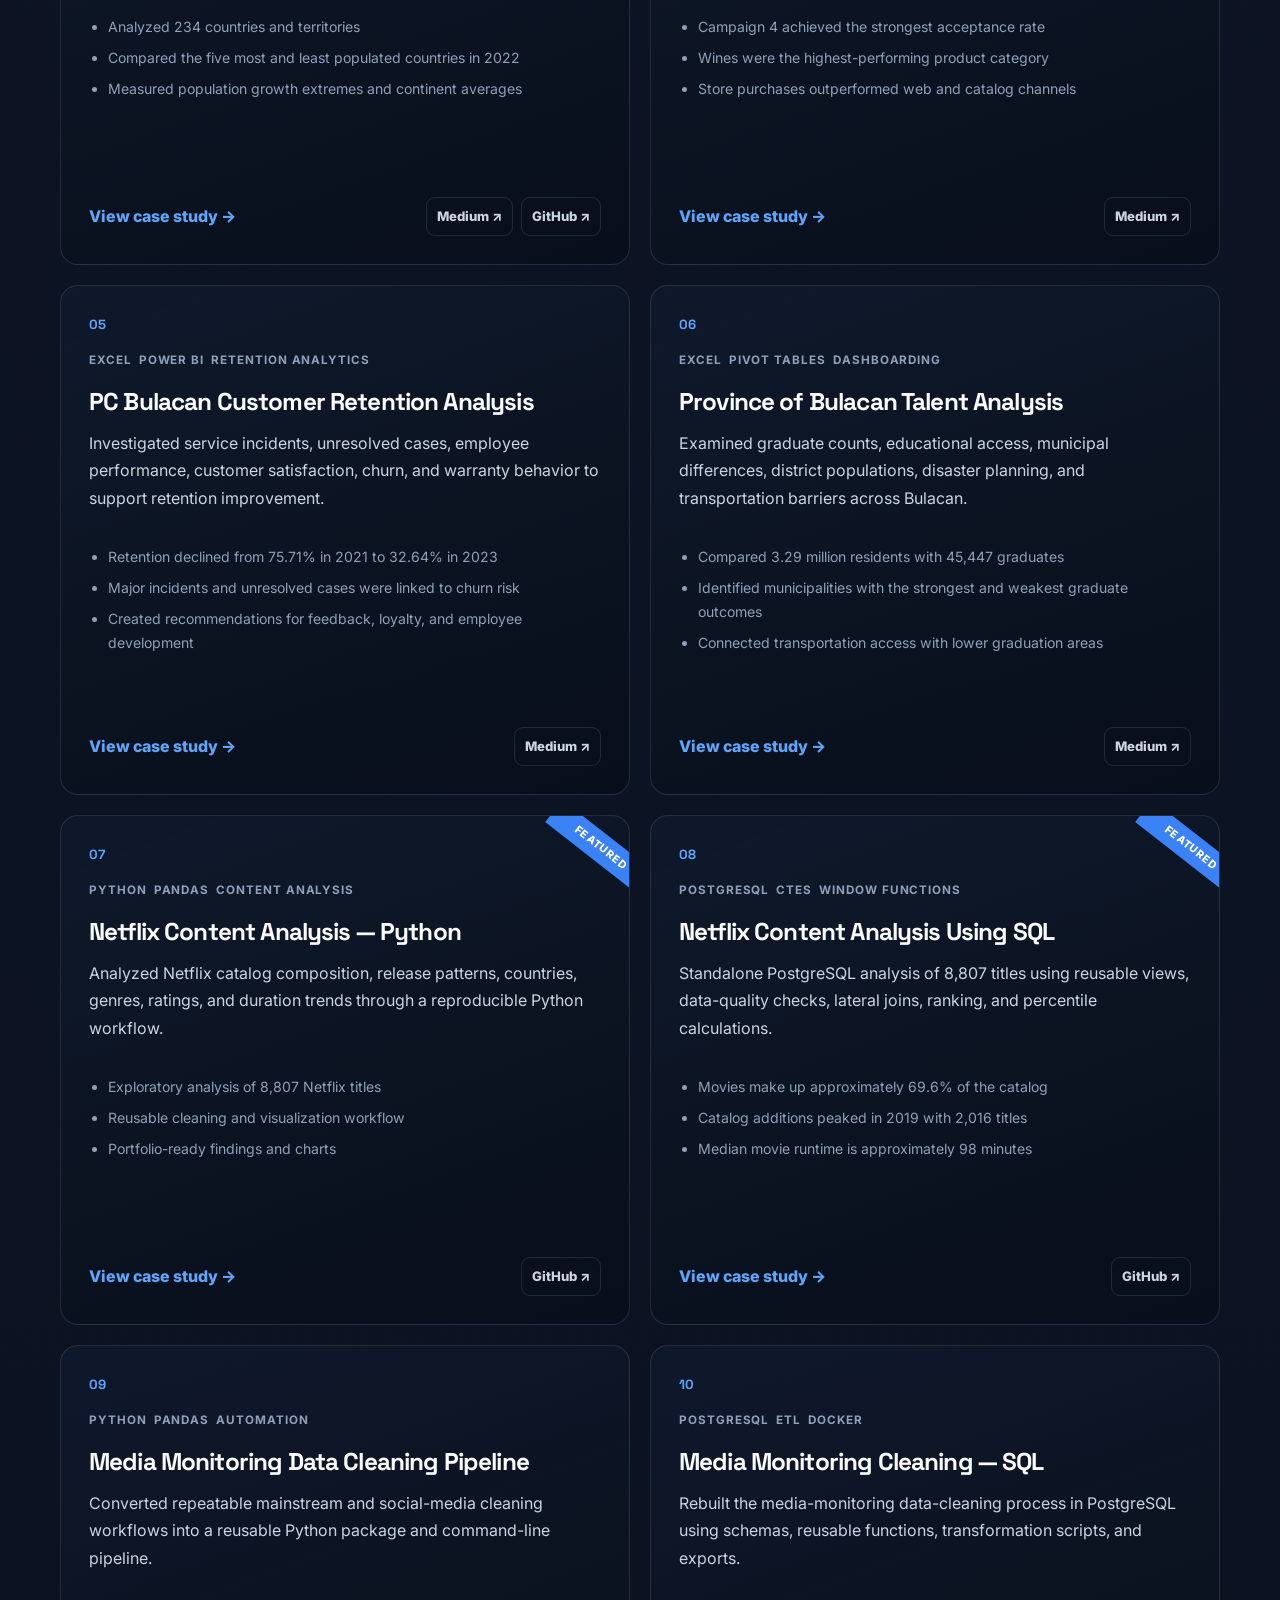
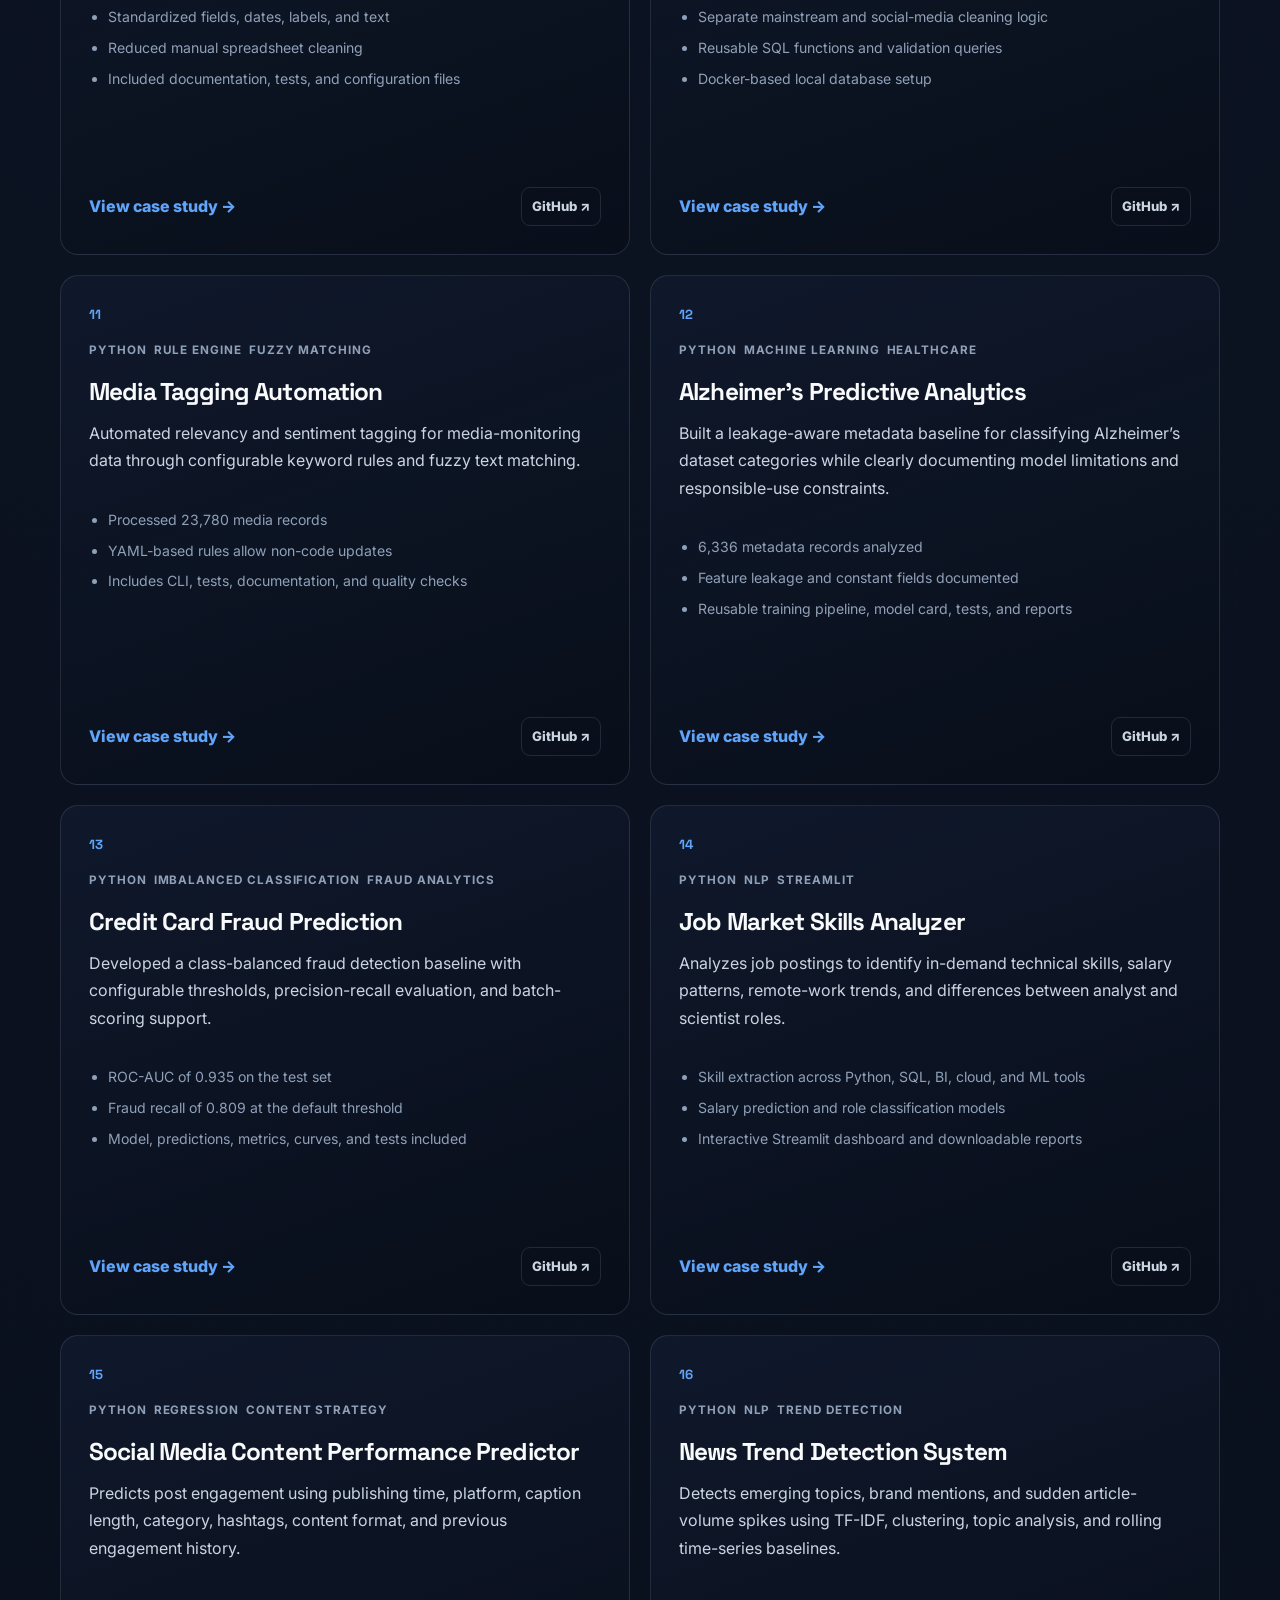
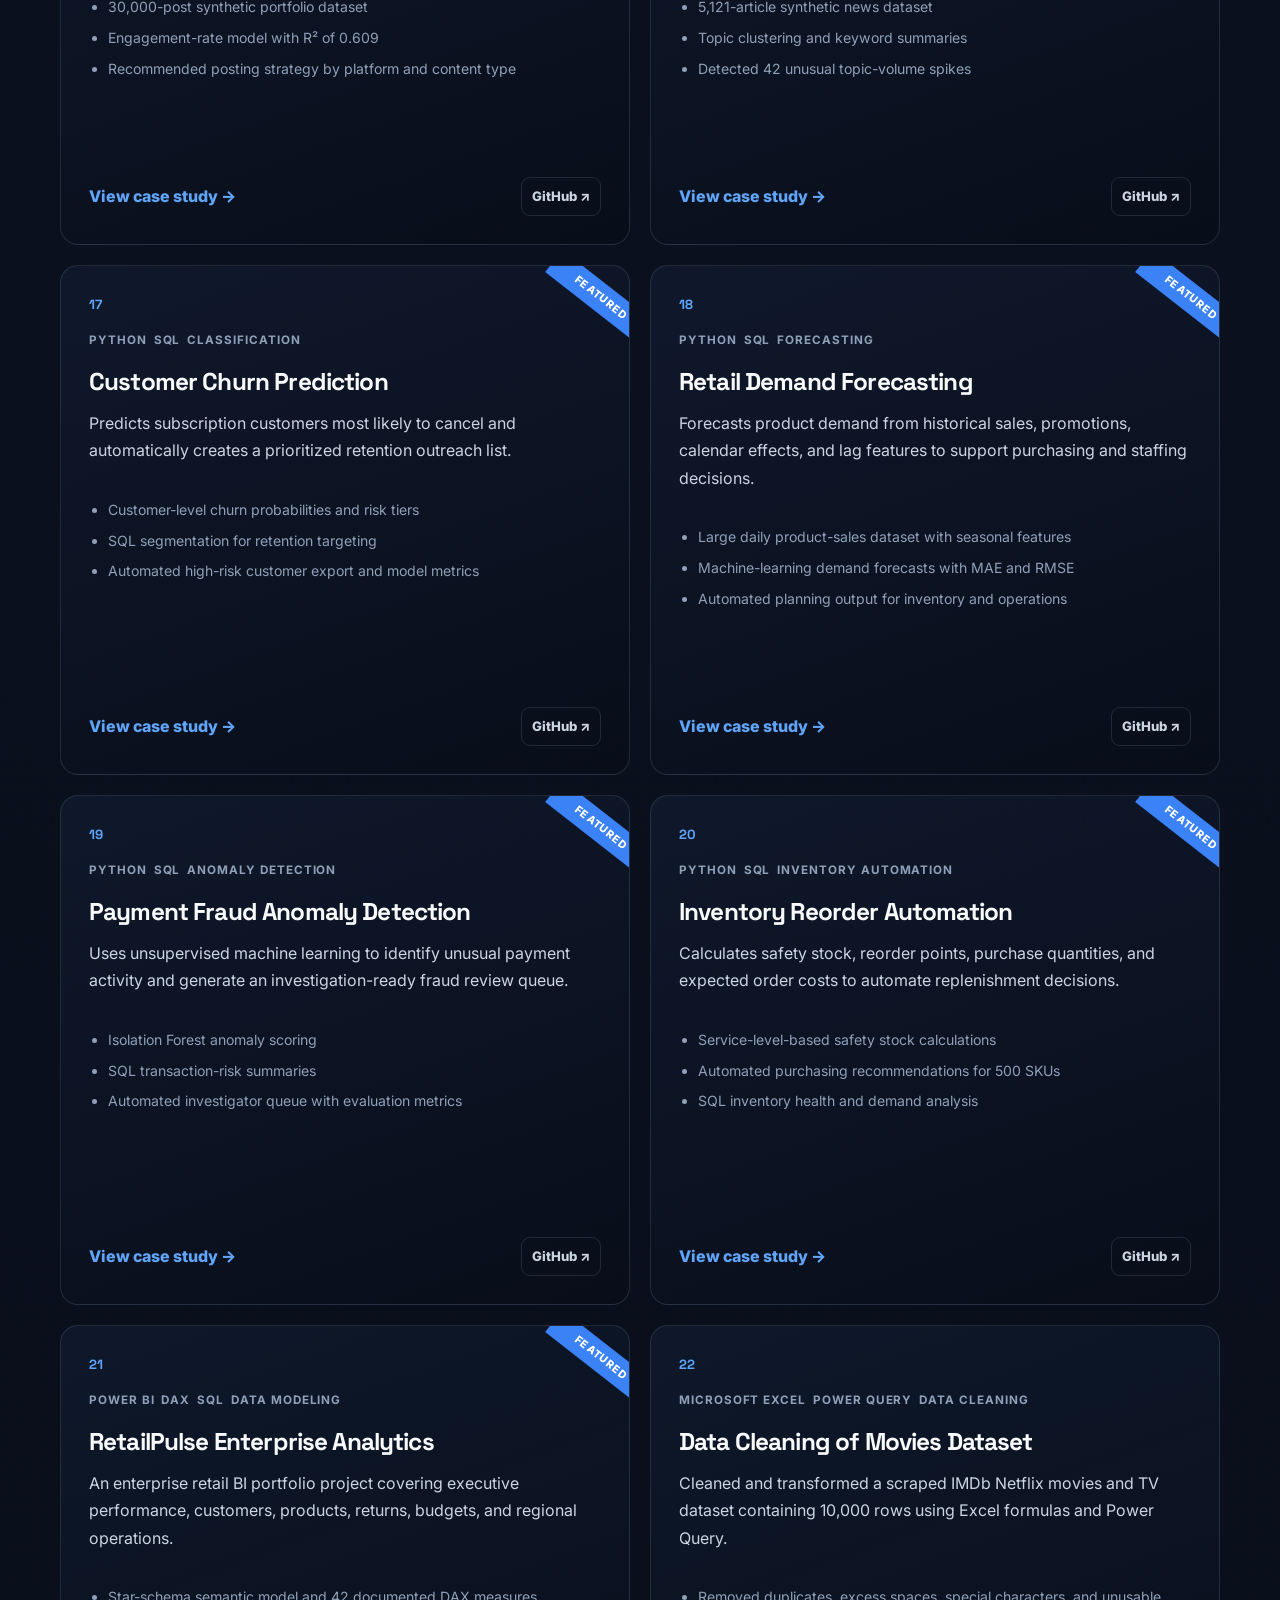
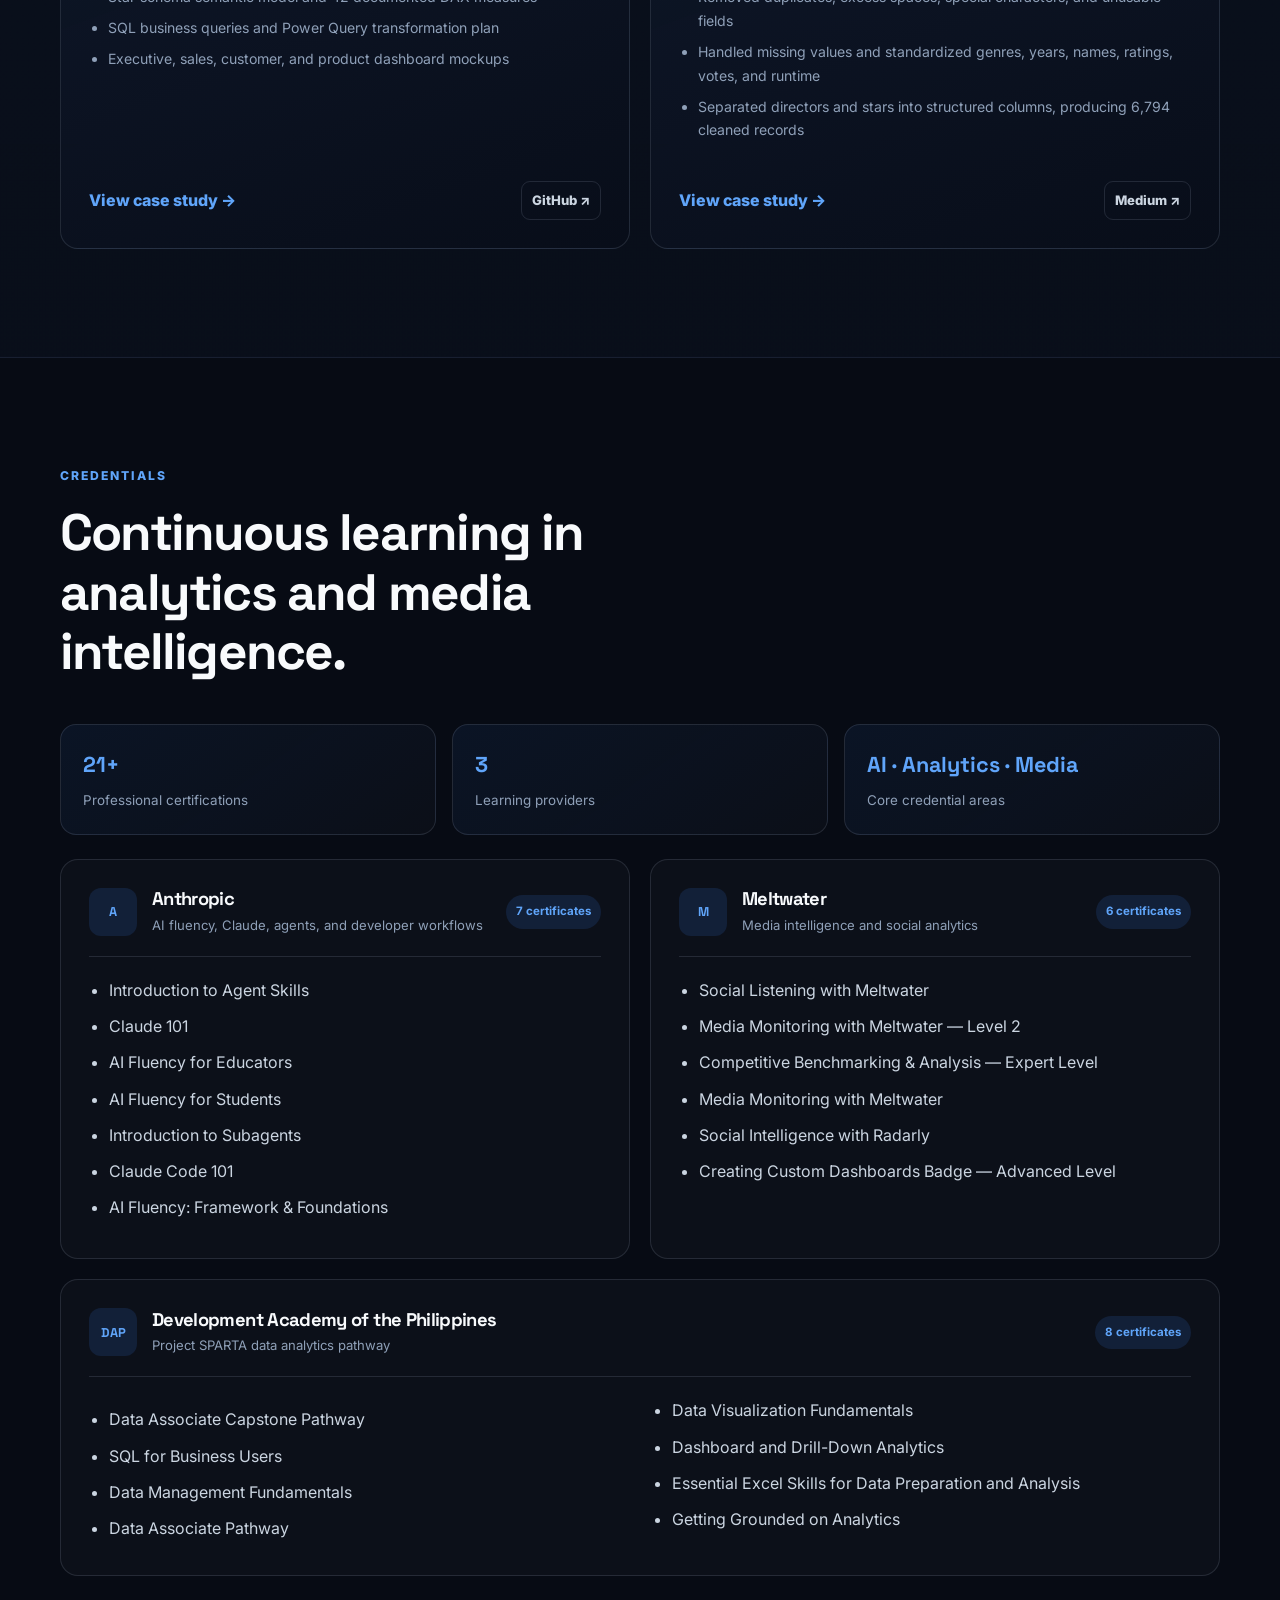
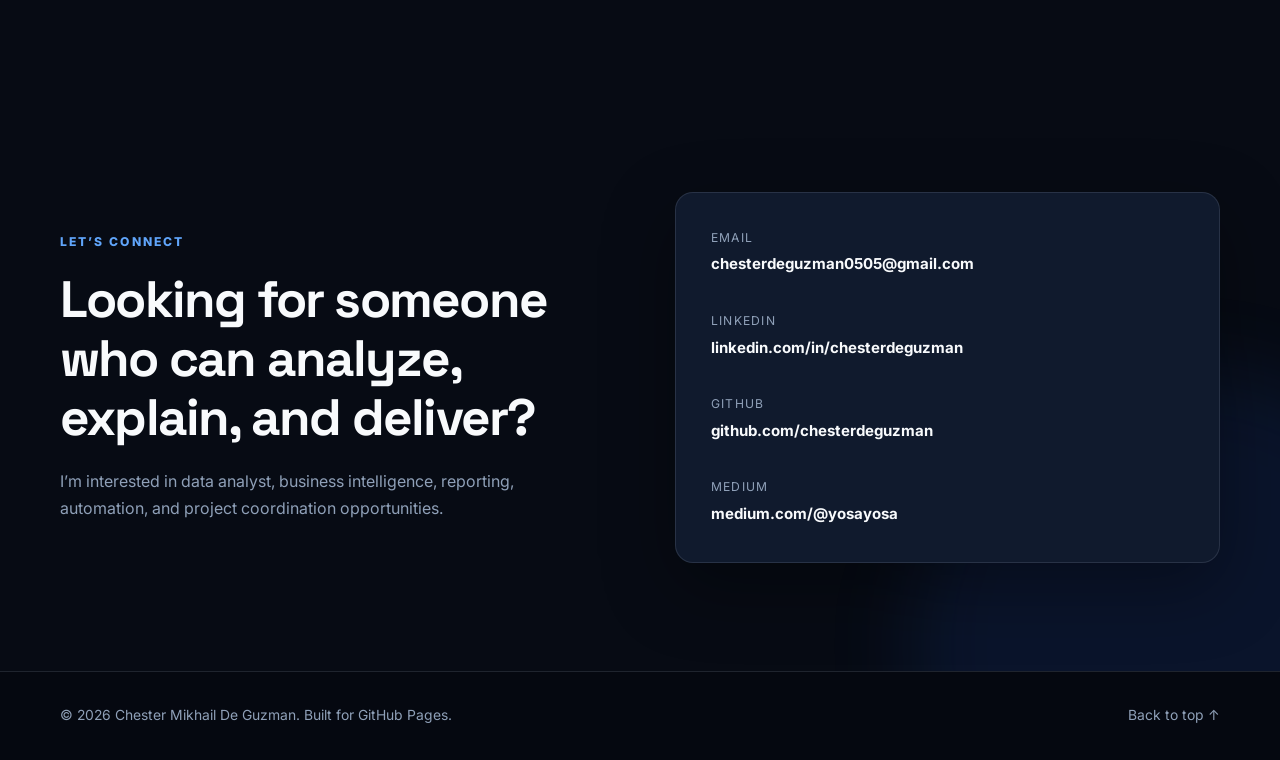
==== commit 2950cc71: "Add files via upload" ====
--- a/index.html
+++ b/index.html
@@ -282,7 +282,7 @@
 <li>Built interactive overview, trend, insight, and recommendation dashboards</li>
 </ul>
 
-<div class="project-actions"><button class="text-link project-detail-button" data-project="elearning">View case study <span>→</span></button><div class="project-external-links"><a class="repo-link" href="https://medium.com/@yosayosa/data-analysis-of-e-learning-course-data-74f90e2d6f2d" rel="noopener" target="_blank">Medium ↗</a><a class="repo-link" href="#" rel="noopener" target="_blank">GitHub ↗</a></div></div></article>
+<div class="project-actions"><button class="text-link project-detail-button" data-project="elearning">View case study <span>→</span></button><div class="project-external-links"><a class="repo-link" href="https://medium.com/@yosayosa/data-analysis-of-e-learning-course-data-74f90e2d6f2d" rel="noopener" target="_blank">Medium ↗</a></div></div></article>
 <article class="project-card reveal" data-category="dashboard excel power-bi">
 <div class="project-number">02</div>
 <div class="project-meta"><span>Excel</span><span>SPSS</span><span>Power BI</span></div>
@@ -294,7 +294,7 @@
 <li>Analgesics and the Delta team led product and team performance</li>
 </ul>
 
-<div class="project-actions"><button class="text-link project-detail-button" data-project="pharma">View case study <span>→</span></button><div class="project-external-links"><a class="repo-link" href="#" rel="noopener" target="_blank">Medium ↗</a><a class="repo-link" href="#" rel="noopener" target="_blank">GitHub ↗</a></div></div></article>
+<div class="project-actions"><button class="text-link project-detail-button" data-project="pharma">View case study <span>→</span></button><div class="project-external-links"><a class="repo-link" href="https://medium.com/@yosayosa/foresight-bi-pharmaceutical-business-wholesail-retail-data-analysis-9670c94d26c9" rel="noopener" target="_blank">Medium ↗</a></div></div></article>
 <article class="project-card reveal" data-category="sql dashboard">
 <div class="project-number">03</div>
 <div class="project-meta"><span>Excel</span><span>Power Query</span><span>MySQL</span></div>
@@ -306,7 +306,7 @@
 <li>Measured population growth extremes and continent averages</li>
 </ul>
 
-<div class="project-actions"><button class="text-link project-detail-button" data-project="population">View case study <span>→</span></button><div class="project-external-links"><a class="repo-link" href="#" rel="noopener" target="_blank">Medium ↗</a><a class="repo-link" href="#" rel="noopener" target="_blank">GitHub ↗</a></div></div></article>
+<div class="project-actions"><button class="text-link project-detail-button" data-project="population">View case study <span>→</span></button><div class="project-external-links"><a class="repo-link" href="https://medium.com/@yosayosa/world-population-analysis-31ee70d6e8b9" rel="noopener" target="_blank">Medium ↗</a><a class="repo-link" href="https://github.com/chesterdeguzman/SQL-project" rel="noopener" target="_blank">GitHub ↗</a></div></div></article>
 <article class="project-card reveal" data-category="dashboard excel power-bi">
 <div class="project-number">04</div>
 <div class="project-meta"><span>Excel</span><span>SPSS</span><span>Power BI</span></div>
@@ -318,7 +318,7 @@
 <li>Store purchases outperformed web and catalog channels</li>
 </ul>
 
-<div class="project-actions"><button class="text-link project-detail-button" data-project="marketing">View case study <span>→</span></button><div class="project-external-links"><a class="repo-link" href="#" rel="noopener" target="_blank">Medium ↗</a><a class="repo-link" href="#" rel="noopener" target="_blank">GitHub ↗</a></div></div></article>
+<div class="project-actions"><button class="text-link project-detail-button" data-project="marketing">View case study <span>→</span></button><div class="project-external-links"><a class="repo-link" href="https://medium.com/@yosayosa/maven-marketing-analysis-eec933b687d5" rel="noopener" target="_blank">Medium ↗</a></div></div></article>
 <article class="project-card reveal" data-category="dashboard power-bi">
 <div class="project-number">05</div>
 <div class="project-meta"><span>Excel</span><span>Power BI</span><span>Retention Analytics</span></div>
@@ -330,7 +330,7 @@
 <li>Created recommendations for feedback, loyalty, and employee development</li>
 </ul>
 
-<div class="project-actions"><button class="text-link project-detail-button" data-project="retention">View case study <span>→</span></button><div class="project-external-links"><a class="repo-link" href="#" rel="noopener" target="_blank">Medium ↗</a><a class="repo-link" href="#" rel="noopener" target="_blank">GitHub ↗</a></div></div></article>
+<div class="project-actions"><button class="text-link project-detail-button" data-project="retention">View case study <span>→</span></button><div class="project-external-links"><a class="repo-link" href="https://medium.com/@yosayosa/retention-analysis-in-pc-bulacan-b881491a935e" rel="noopener" target="_blank">Medium ↗</a></div></div></article>
 <article class="project-card reveal" data-category="dashboard excel">
 <div class="project-number">06</div>
 <div class="project-meta"><span>Excel</span><span>Pivot Tables</span><span>Dashboarding</span></div>
@@ -342,7 +342,7 @@
 <li>Connected transportation access with lower graduation areas</li>
 </ul>
 
-<div class="project-actions"><button class="text-link project-detail-button" data-project="bulacan">View case study <span>→</span></button><div class="project-external-links"><a class="repo-link" href="#" rel="noopener" target="_blank">Medium ↗</a><a class="repo-link" href="#" rel="noopener" target="_blank">GitHub ↗</a></div></div></article>
+<div class="project-actions"><button class="text-link project-detail-button" data-project="bulacan">View case study <span>→</span></button><div class="project-external-links"><a class="repo-link" href="https://medium.com/@yosayosa/province-of-bulacan-talent-analysis-b533e25dea6e" rel="noopener" target="_blank">Medium ↗</a></div></div></article>
 <article class="project-card featured-project reveal" data-category="python dashboard">
 <div class="project-number">07</div>
 <div class="project-meta"><span>Python</span><span>Pandas</span><span>Content Analysis</span></div>
@@ -354,7 +354,7 @@
 <li>Portfolio-ready findings and charts</li>
 </ul>
 
-<div class="project-actions"><button class="text-link project-detail-button" data-project="netflixPython">View case study <span>→</span></button><div class="project-external-links"><a class="repo-link" href="#" rel="noopener" target="_blank">Medium ↗</a><a class="repo-link" href="https://github.com/chesterdeguzman/netflix-content-analysis-python" rel="noopener" target="_blank">GitHub ↗</a></div></div></article>
+<div class="project-actions"><button class="text-link project-detail-button" data-project="netflixPython">View case study <span>→</span></button><div class="project-external-links"><a class="repo-link" href="https://github.com/chesterdeguzman/Netflix-Content-Analysis" rel="noopener" target="_blank">GitHub ↗</a></div></div></article>
 <article class="project-card featured-project reveal" data-category="sql">
 <div class="project-number">08</div>
 <div class="project-meta"><span>PostgreSQL</span><span>CTEs</span><span>Window Functions</span></div>
@@ -366,7 +366,7 @@
 <li>Median movie runtime is approximately 98 minutes</li>
 </ul>
 
-<div class="project-actions"><button class="text-link project-detail-button" data-project="netflixSql">View case study <span>→</span></button><div class="project-external-links"><a class="repo-link" href="#" rel="noopener" target="_blank">Medium ↗</a><a class="repo-link" href="https://github.com/chesterdeguzman/Netflix-SQL-Analysis" rel="noopener" target="_blank">GitHub ↗</a></div></div></article>
+<div class="project-actions"><button class="text-link project-detail-button" data-project="netflixSql">View case study <span>→</span></button><div class="project-external-links"><a class="repo-link" href="https://github.com/chesterdeguzman/Netflix-Content-Analysis-SQL" rel="noopener" target="_blank">GitHub ↗</a></div></div></article>
 <article class="project-card reveal" data-category="python automation">
 <div class="project-number">09</div>
 <div class="project-meta"><span>Python</span><span>Pandas</span><span>Automation</span></div>
@@ -378,7 +378,7 @@
 <li>Included documentation, tests, and configuration files</li>
 </ul>
 
-<div class="project-actions"><button class="text-link project-detail-button" data-project="mediaCleaning">View case study <span>→</span></button><div class="project-external-links"><a class="repo-link" href="#" rel="noopener" target="_blank">Medium ↗</a><a class="repo-link" href="https://github.com/chesterdeguzman/media-monitoring-cleaning" rel="noopener" target="_blank">GitHub ↗</a></div></div></article>
+<div class="project-actions"><button class="text-link project-detail-button" data-project="mediaCleaning">View case study <span>→</span></button><div class="project-external-links"><a class="repo-link" href="https://github.com/chesterdeguzman/Media_Monitoring_Sentiment_Analysis" rel="noopener" target="_blank">GitHub ↗</a></div></div></article>
 <article class="project-card reveal" data-category="sql automation">
 <div class="project-number">10</div>
 <div class="project-meta"><span>PostgreSQL</span><span>ETL</span><span>Docker</span></div>
@@ -390,7 +390,7 @@
 <li>Docker-based local database setup</li>
 </ul>
 
-<div class="project-actions"><button class="text-link project-detail-button" data-project="mediaCleaningSql">View case study <span>→</span></button><div class="project-external-links"><a class="repo-link" href="#" rel="noopener" target="_blank">Medium ↗</a><a class="repo-link" href="https://github.com/chesterdeguzman/media-monitoring-cleaning-sql" rel="noopener" target="_blank">GitHub ↗</a></div></div></article>
+<div class="project-actions"><button class="text-link project-detail-button" data-project="mediaCleaningSql">View case study <span>→</span></button><div class="project-external-links"><a class="repo-link" href="https://github.com/chesterdeguzman/Media_Monitoring_Sentiment_Analysis_SQL" rel="noopener" target="_blank">GitHub ↗</a></div></div></article>
 <article class="project-card reveal" data-category="python automation nlp">
 <div class="project-number">11</div>
 <div class="project-meta"><span>Python</span><span>Rule Engine</span><span>Fuzzy Matching</span></div>
@@ -402,7 +402,7 @@
 <li>Includes CLI, tests, documentation, and quality checks</li>
 </ul>
 
-<div class="project-actions"><button class="text-link project-detail-button" data-project="taggingAutomation">View case study <span>→</span></button><div class="project-external-links"><a class="repo-link" href="#" rel="noopener" target="_blank">Medium ↗</a><a class="repo-link" href="https://github.com/chesterdeguzman/media-tagging-automation" rel="noopener" target="_blank">GitHub ↗</a></div></div></article>
+<div class="project-actions"><button class="text-link project-detail-button" data-project="taggingAutomation">View case study <span>→</span></button><div class="project-external-links"><a class="repo-link" href="https://github.com/chesterdeguzman/Tagging_Automation" rel="noopener" target="_blank">GitHub ↗</a></div></div></article>
 <article class="project-card reveal" data-category="python predictive">
 <div class="project-number">12</div>
 <div class="project-meta"><span>Python</span><span>Machine Learning</span><span>Healthcare</span></div>
@@ -414,7 +414,7 @@
 <li>Reusable training pipeline, model card, tests, and reports</li>
 </ul>
 
-<div class="project-actions"><button class="text-link project-detail-button" data-project="alzheimer">View case study <span>→</span></button><div class="project-external-links"><a class="repo-link" href="#" rel="noopener" target="_blank">Medium ↗</a><a class="repo-link" href="https://github.com/chesterdeguzman/alzheimer-predictive-analytics" rel="noopener" target="_blank">GitHub ↗</a></div></div></article>
+<div class="project-actions"><button class="text-link project-detail-button" data-project="alzheimer">View case study <span>→</span></button><div class="project-external-links"><a class="repo-link" href="https://github.com/chesterdeguzman/Alzheimer_Prediction" rel="noopener" target="_blank">GitHub ↗</a></div></div></article>
 <article class="project-card reveal" data-category="python predictive">
 <div class="project-number">13</div>
 <div class="project-meta"><span>Python</span><span>Imbalanced Classification</span><span>Fraud Analytics</span></div>
@@ -426,7 +426,7 @@
 <li>Model, predictions, metrics, curves, and tests included</li>
 </ul>
 
-<div class="project-actions"><button class="text-link project-detail-button" data-project="fraud">View case study <span>→</span></button><div class="project-external-links"><a class="repo-link" href="#" rel="noopener" target="_blank">Medium ↗</a><a class="repo-link" href="https://github.com/chesterdeguzman/credit-card-fraud-prediction" rel="noopener" target="_blank">GitHub ↗</a></div></div></article>
+<div class="project-actions"><button class="text-link project-detail-button" data-project="fraud">View case study <span>→</span></button><div class="project-external-links"><a class="repo-link" href="https://github.com/chesterdeguzman/Credit_Card_Fraud_Prediction" rel="noopener" target="_blank">GitHub ↗</a></div></div></article>
 <article class="project-card reveal" data-category="python predictive nlp dashboard">
 <div class="project-number">14</div>
 <div class="project-meta"><span>Python</span><span>NLP</span><span>Streamlit</span></div>
@@ -438,7 +438,7 @@
 <li>Interactive Streamlit dashboard and downloadable reports</li>
 </ul>
 
-<div class="project-actions"><button class="text-link project-detail-button" data-project="jobMarket">View case study <span>→</span></button><div class="project-external-links"><a class="repo-link" href="#" rel="noopener" target="_blank">Medium ↗</a><a class="repo-link" href="https://github.com/chesterdeguzman/job-market-skills-analyzer" rel="noopener" target="_blank">GitHub ↗</a></div></div></article>
+<div class="project-actions"><button class="text-link project-detail-button" data-project="jobMarket">View case study <span>→</span></button><div class="project-external-links"><a class="repo-link" href="https://github.com/chesterdeguzman/Job_Market_Skills_Analyzer" rel="noopener" target="_blank">GitHub ↗</a></div></div></article>
 <article class="project-card reveal" data-category="python predictive dashboard">
 <div class="project-number">15</div>
 <div class="project-meta"><span>Python</span><span>Regression</span><span>Content Strategy</span></div>
@@ -450,7 +450,7 @@
 <li>Recommended posting strategy by platform and content type</li>
 </ul>
 
-<div class="project-actions"><button class="text-link project-detail-button" data-project="socialPredictor">View case study <span>→</span></button><div class="project-external-links"><a class="repo-link" href="#" rel="noopener" target="_blank">Medium ↗</a><a class="repo-link" href="https://github.com/chesterdeguzman/social-media-content-performance-predictor" rel="noopener" target="_blank">GitHub ↗</a></div></div></article>
+<div class="project-actions"><button class="text-link project-detail-button" data-project="socialPredictor">View case study <span>→</span></button><div class="project-external-links"><a class="repo-link" href="https://github.com/chesterdeguzman/Social_Media_Content_Performance_Predictor" rel="noopener" target="_blank">GitHub ↗</a></div></div></article>
 <article class="project-card reveal" data-category="python nlp predictive dashboard">
 <div class="project-number">16</div>
 <div class="project-meta"><span>Python</span><span>NLP</span><span>Trend Detection</span></div>
@@ -462,7 +462,7 @@
 <li>Detected 42 unusual topic-volume spikes</li>
 </ul>
 
-<div class="project-actions"><button class="text-link project-detail-button" data-project="newsTrends">View case study <span>→</span></button><div class="project-external-links"><a class="repo-link" href="#" rel="noopener" target="_blank">Medium ↗</a><a class="repo-link" href="https://github.com/chesterdeguzman/news-trend-detection-system" rel="noopener" target="_blank">GitHub ↗</a></div></div></article>
+<div class="project-actions"><button class="text-link project-detail-button" data-project="newsTrends">View case study <span>→</span></button><div class="project-external-links"><a class="repo-link" href="https://github.com/chesterdeguzman/News_Trend_Detection_System" rel="noopener" target="_blank">GitHub ↗</a></div></div></article>
 
 <article class="project-card featured-project reveal" data-category="python sql predictive automation">
 <div class="project-number">17</div>
@@ -474,7 +474,7 @@
 <li>SQL segmentation for retention targeting</li>
 <li>Automated high-risk customer export and model metrics</li>
 </ul>
-<div class="project-actions"><button class="text-link project-detail-button" data-project="customerChurn">View case study <span>→</span></button><div class="project-external-links"><a class="repo-link" href="#" rel="noopener" target="_blank">GitHub ↗</a></div></div>
+<div class="project-actions"><button class="text-link project-detail-button" data-project="customerChurn">View case study <span>→</span></button><div class="project-external-links"><a class="repo-link" href="https://github.com/chesterdeguzman/Customer_Churn_Prediction" rel="noopener" target="_blank">GitHub ↗</a></div></div>
 </article>
 <article class="project-card featured-project reveal" data-category="python sql predictive automation">
 <div class="project-number">18</div>
@@ -486,7 +486,7 @@
 <li>Machine-learning demand forecasts with MAE and RMSE</li>
 <li>Automated planning output for inventory and operations</li>
 </ul>
-<div class="project-actions"><button class="text-link project-detail-button" data-project="demandForecast">View case study <span>→</span></button><div class="project-external-links"><a class="repo-link" href="#" rel="noopener" target="_blank">GitHub ↗</a></div></div>
+<div class="project-actions"><button class="text-link project-detail-button" data-project="demandForecast">View case study <span>→</span></button><div class="project-external-links"><a class="repo-link" href="https://github.com/chesterdeguzman/Retail_Demand_Forecasting" rel="noopener" target="_blank">GitHub ↗</a></div></div>
 </article>
 <article class="project-card featured-project reveal" data-category="python sql predictive automation">
 <div class="project-number">19</div>
@@ -498,7 +498,7 @@
 <li>SQL transaction-risk summaries</li>
 <li>Automated investigator queue with evaluation metrics</li>
 </ul>
-<div class="project-actions"><button class="text-link project-detail-button" data-project="paymentFraud">View case study <span>→</span></button><div class="project-external-links"><a class="repo-link" href="#" rel="noopener" target="_blank">GitHub ↗</a></div></div>
+<div class="project-actions"><button class="text-link project-detail-button" data-project="paymentFraud">View case study <span>→</span></button><div class="project-external-links"><a class="repo-link" href="https://github.com/chesterdeguzman/Payment_Fraud_Anomaly_Detection" rel="noopener" target="_blank">GitHub ↗</a></div></div>
 </article>
 <article class="project-card featured-project reveal" data-category="python sql automation predictive">
 <div class="project-number">20</div>
@@ -510,7 +510,7 @@
 <li>Automated purchasing recommendations for 500 SKUs</li>
 <li>SQL inventory health and demand analysis</li>
 </ul>
-<div class="project-actions"><button class="text-link project-detail-button" data-project="inventoryReorder">View case study <span>→</span></button><div class="project-external-links"><a class="repo-link" href="#" rel="noopener" target="_blank">GitHub ↗</a></div></div>
+<div class="project-actions"><button class="text-link project-detail-button" data-project="inventoryReorder">View case study <span>→</span></button><div class="project-external-links"><a class="repo-link" href="https://github.com/chesterdeguzman/Inventory-Reorder-Automation" rel="noopener" target="_blank">GitHub ↗</a></div></div>
 </article>
 <article class="project-card featured-project reveal" data-category="dashboard power-bi dax sql">
 <div class="project-number">21</div>
@@ -522,7 +522,7 @@
 <li>SQL business queries and Power Query transformation plan</li>
 <li>Executive, sales, customer, and product dashboard mockups</li>
 </ul>
-<div class="project-actions"><button class="text-link project-detail-button" data-project="retailPulse">View case study <span>→</span></button><div class="project-external-links"><a class="repo-link" href="#" rel="noopener" target="_blank">GitHub ↗</a></div></div>
+<div class="project-actions"><button class="text-link project-detail-button" data-project="retailPulse">View case study <span>→</span></button><div class="project-external-links"><a class="repo-link" href="https://github.com/chesterdeguzman/RetailPulse-Enterprise-Analytics_Power-BI-DAX" rel="noopener" target="_blank">GitHub ↗</a></div></div>
 </article>
 <article class="project-card reveal" data-category="excel dashboard">
 <div class="project-number">22</div>
@@ -534,7 +534,7 @@
 <li>Handled missing values and standardized genres, years, names, ratings, votes, and runtime</li>
 <li>Separated directors and stars into structured columns, producing 6,794 cleaned records</li>
 </ul>
-<div class="project-actions"><button class="text-link project-detail-button" data-project="moviesCleaning">View case study <span>→</span></button><div class="project-external-links"><a class="repo-link" href="#" rel="noopener" target="_blank">GitHub ↗</a></div></div>
+<div class="project-actions"><button class="text-link project-detail-button" data-project="moviesCleaning">View case study <span>→</span></button><div class="project-external-links"><a class="repo-link" href="https://medium.com/@yosayosa/data-cleaning-of-eda-on-movies-dataset-16afed458b20" rel="noopener" target="_blank">Medium ↗</a></div></div>
 </article>
 
 </div>
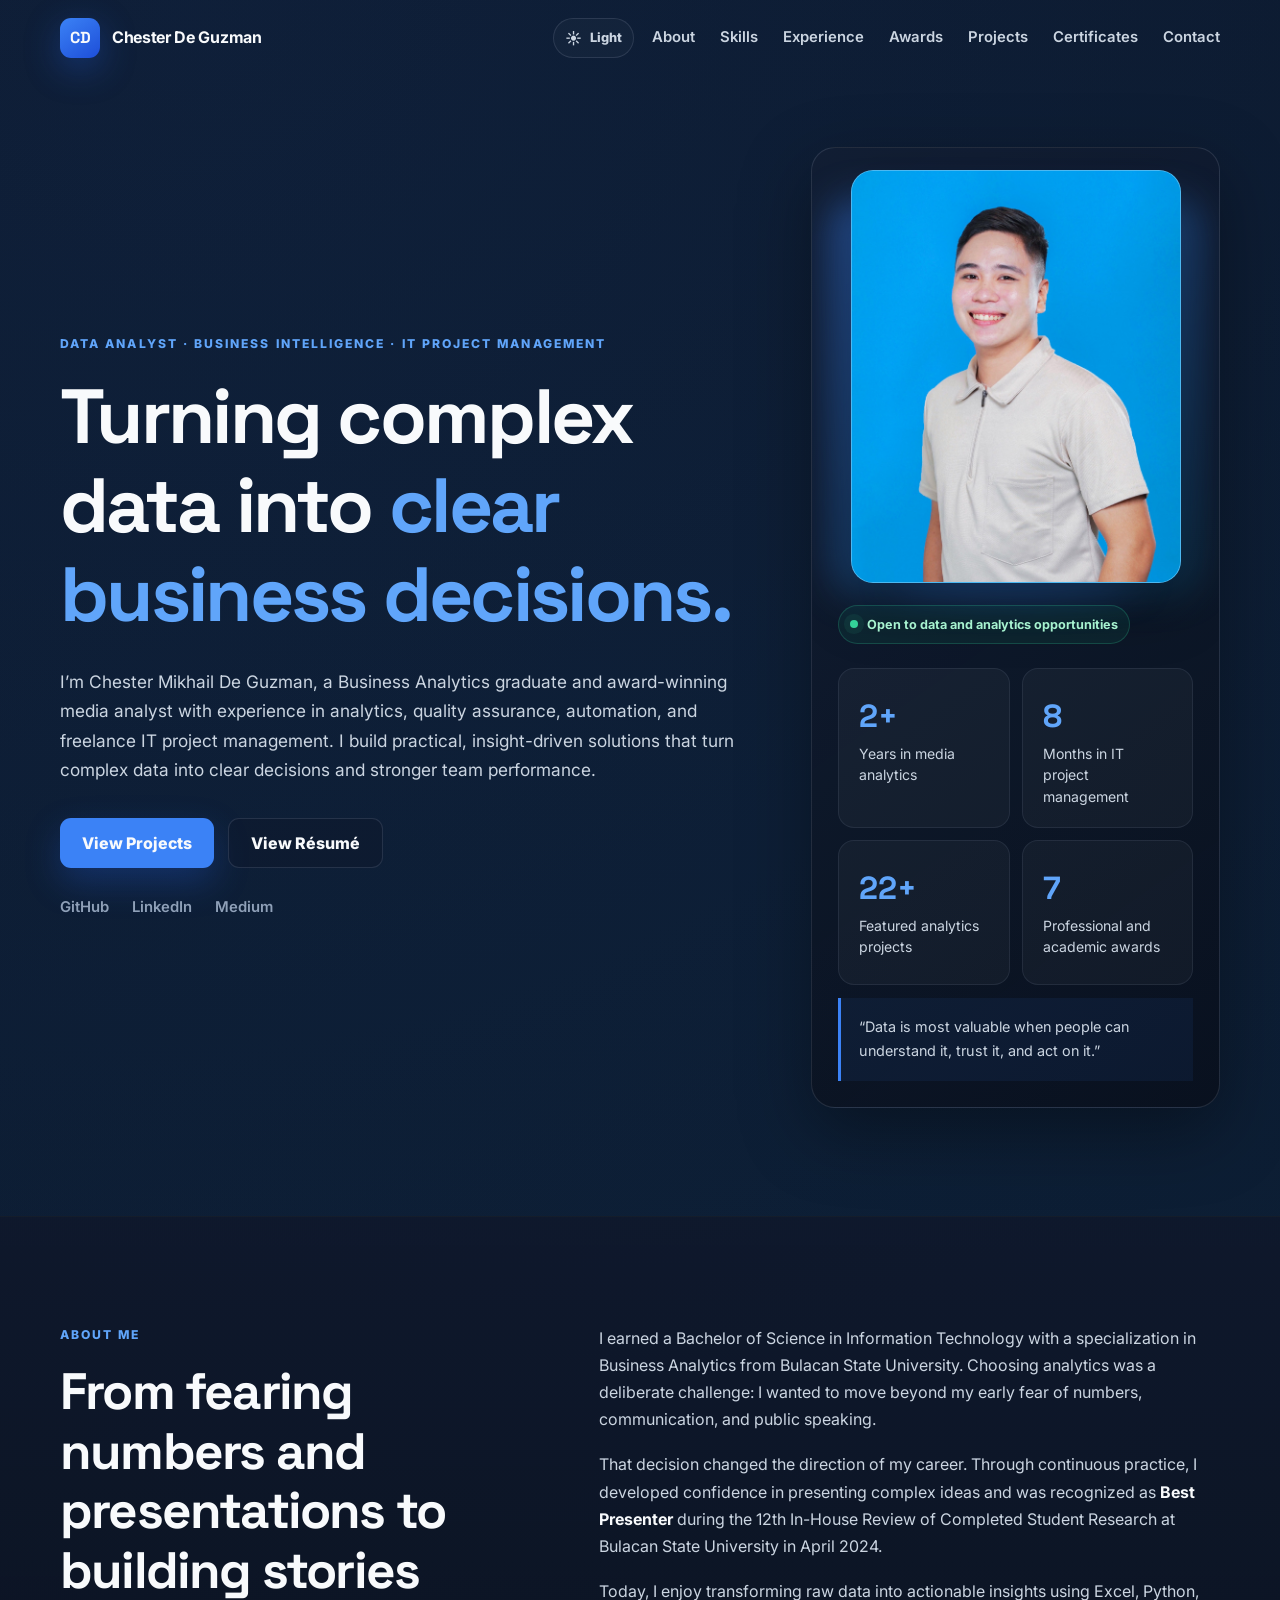
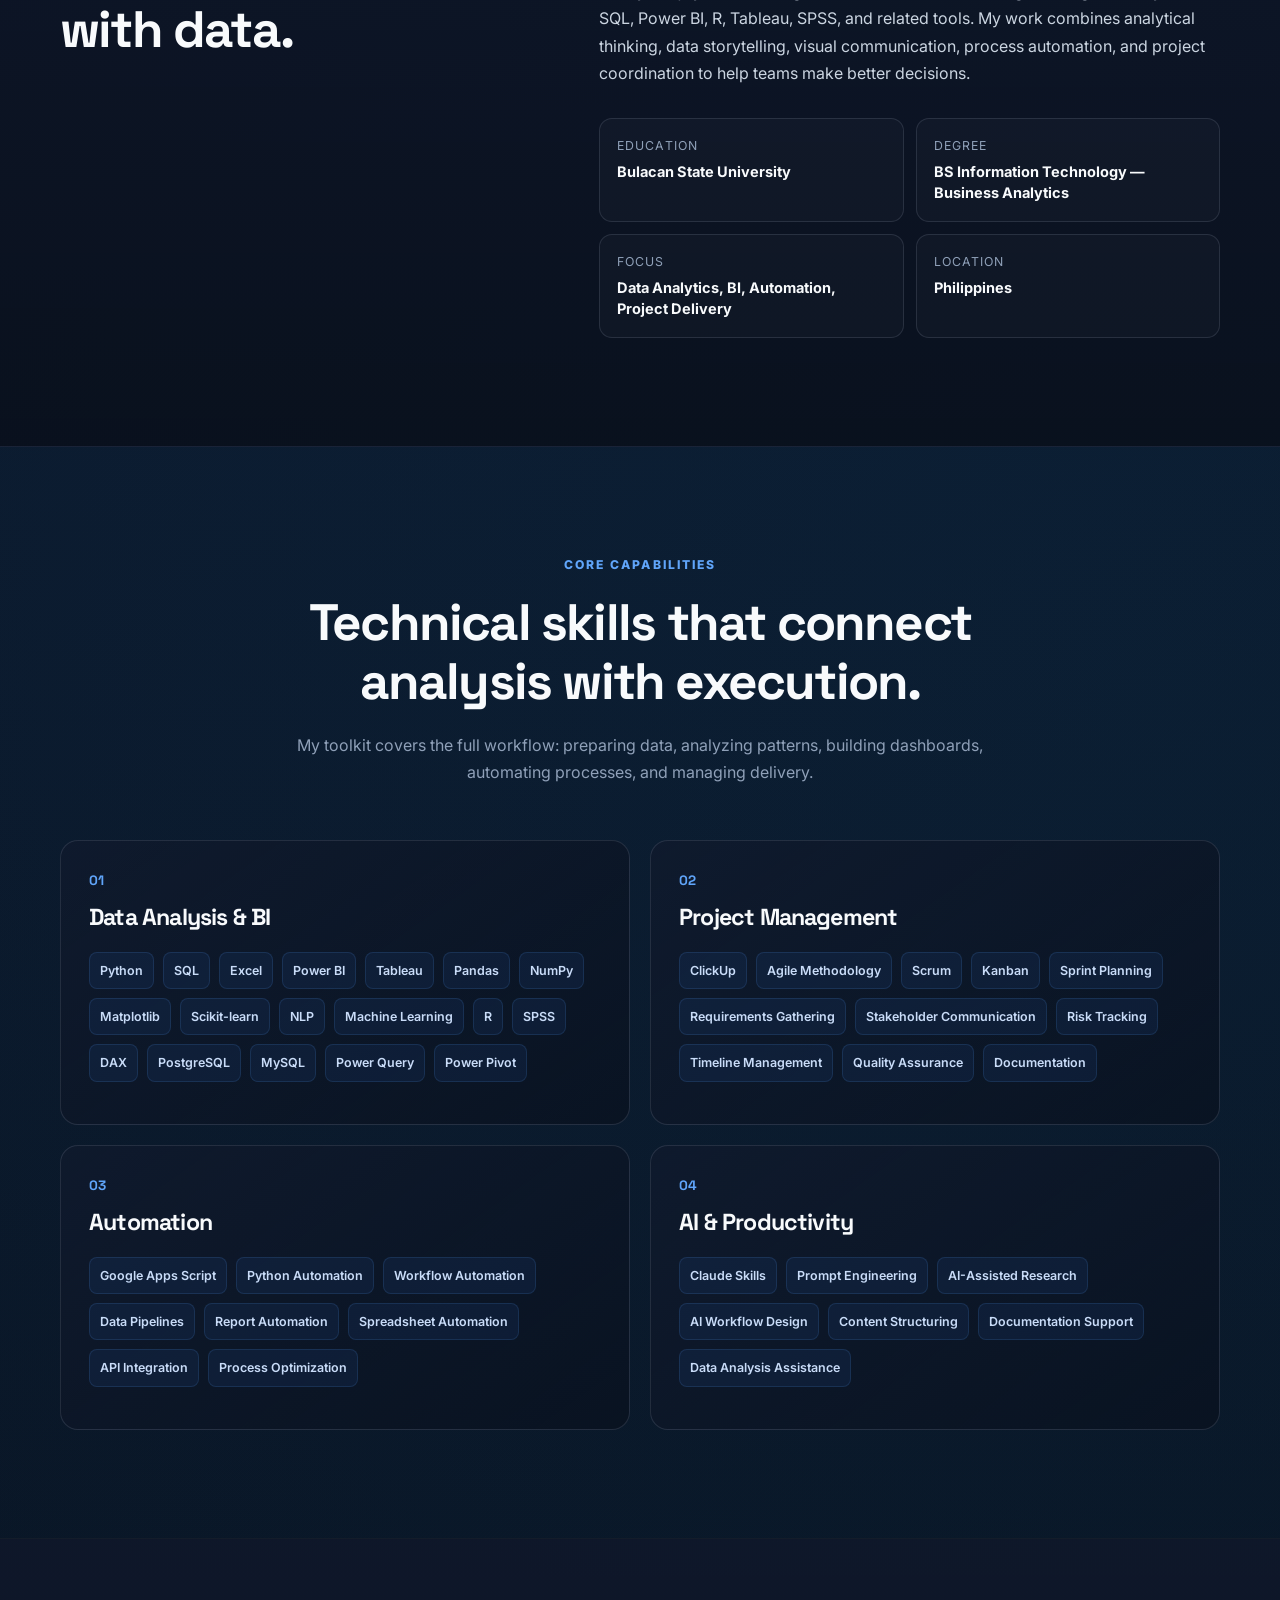
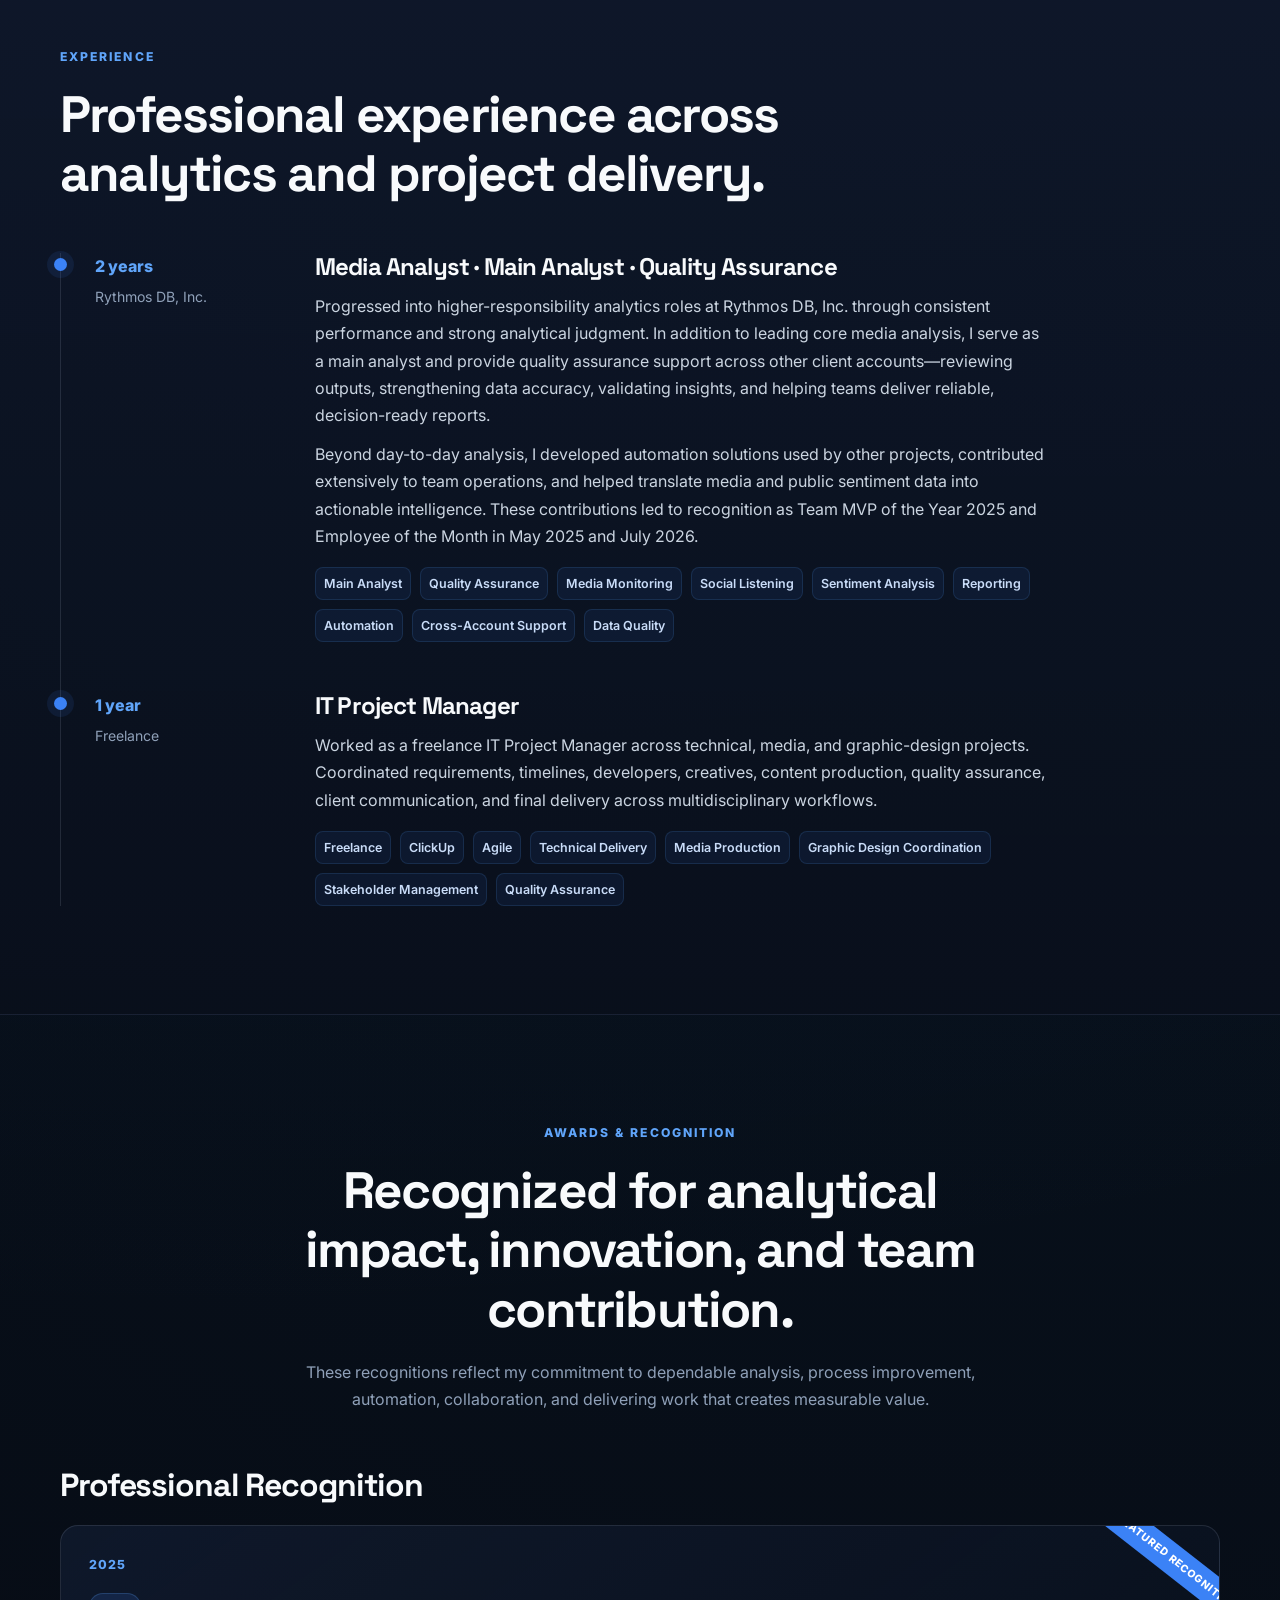
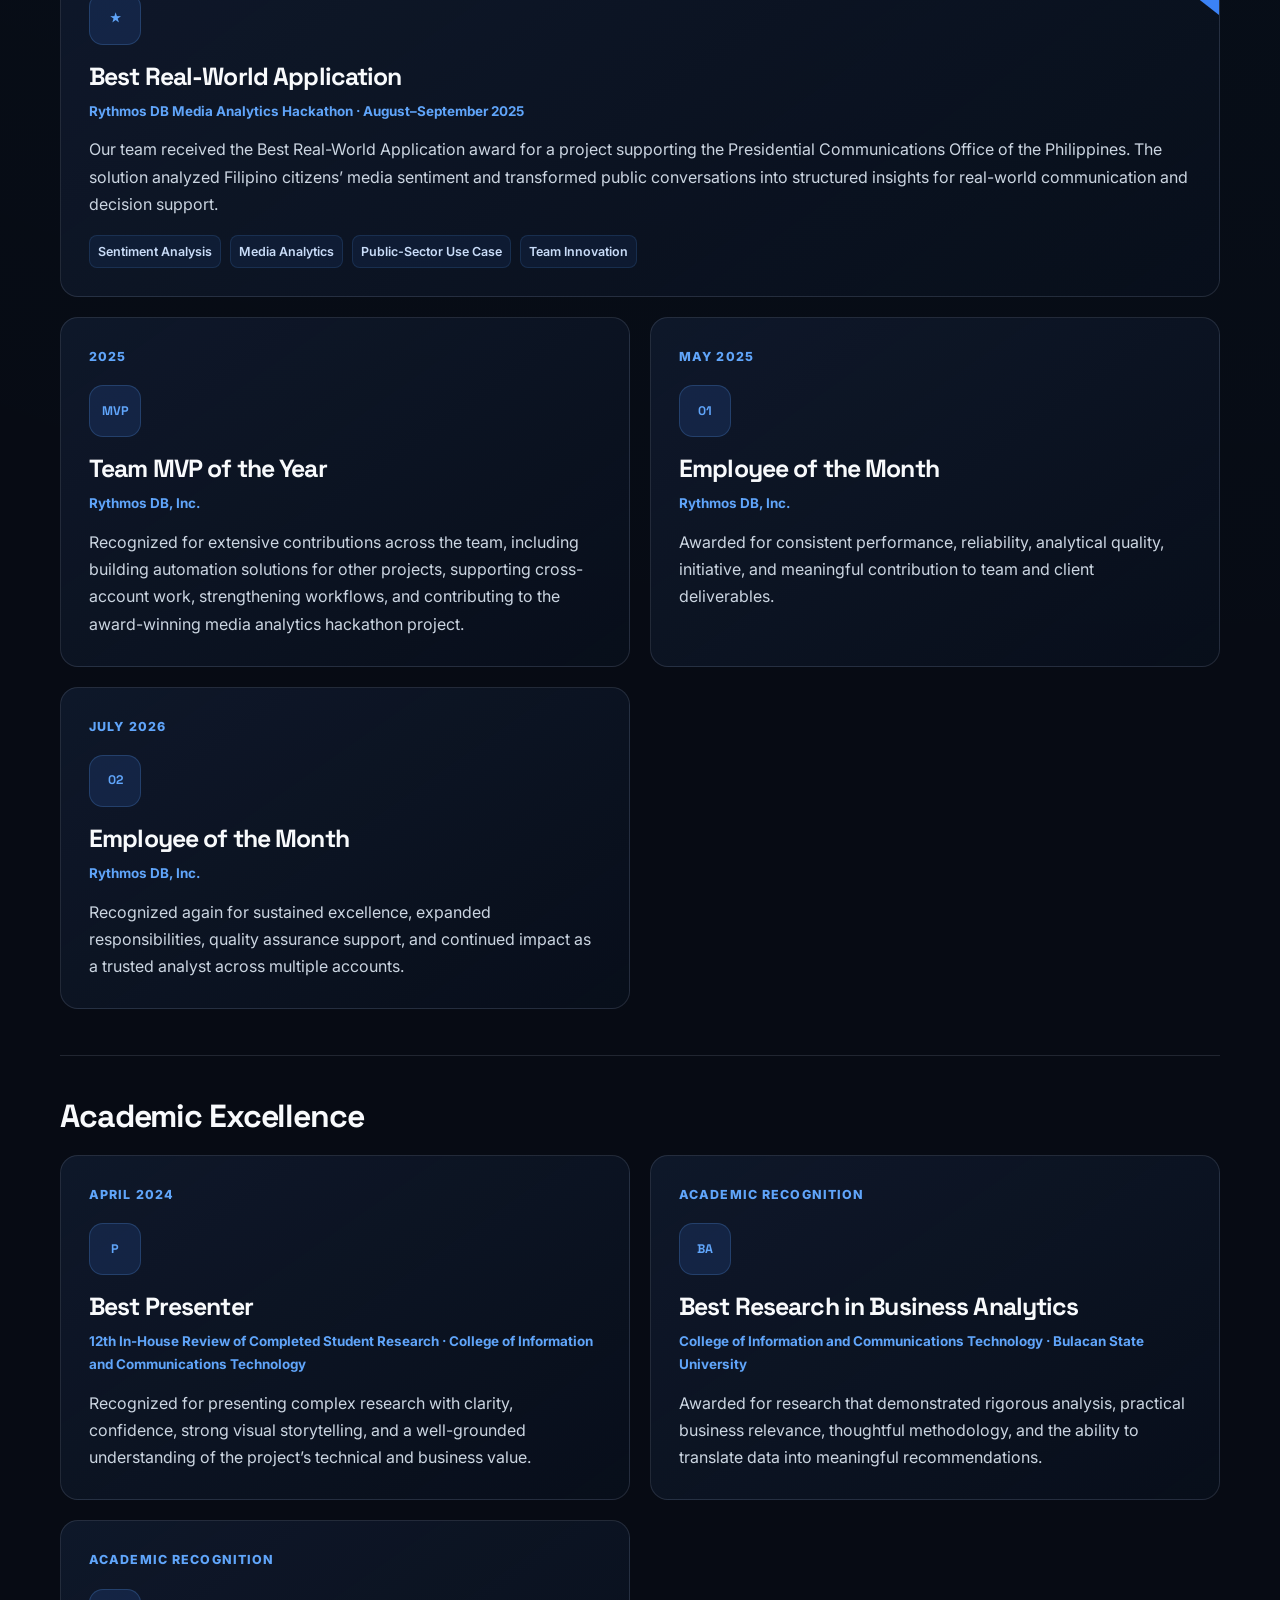
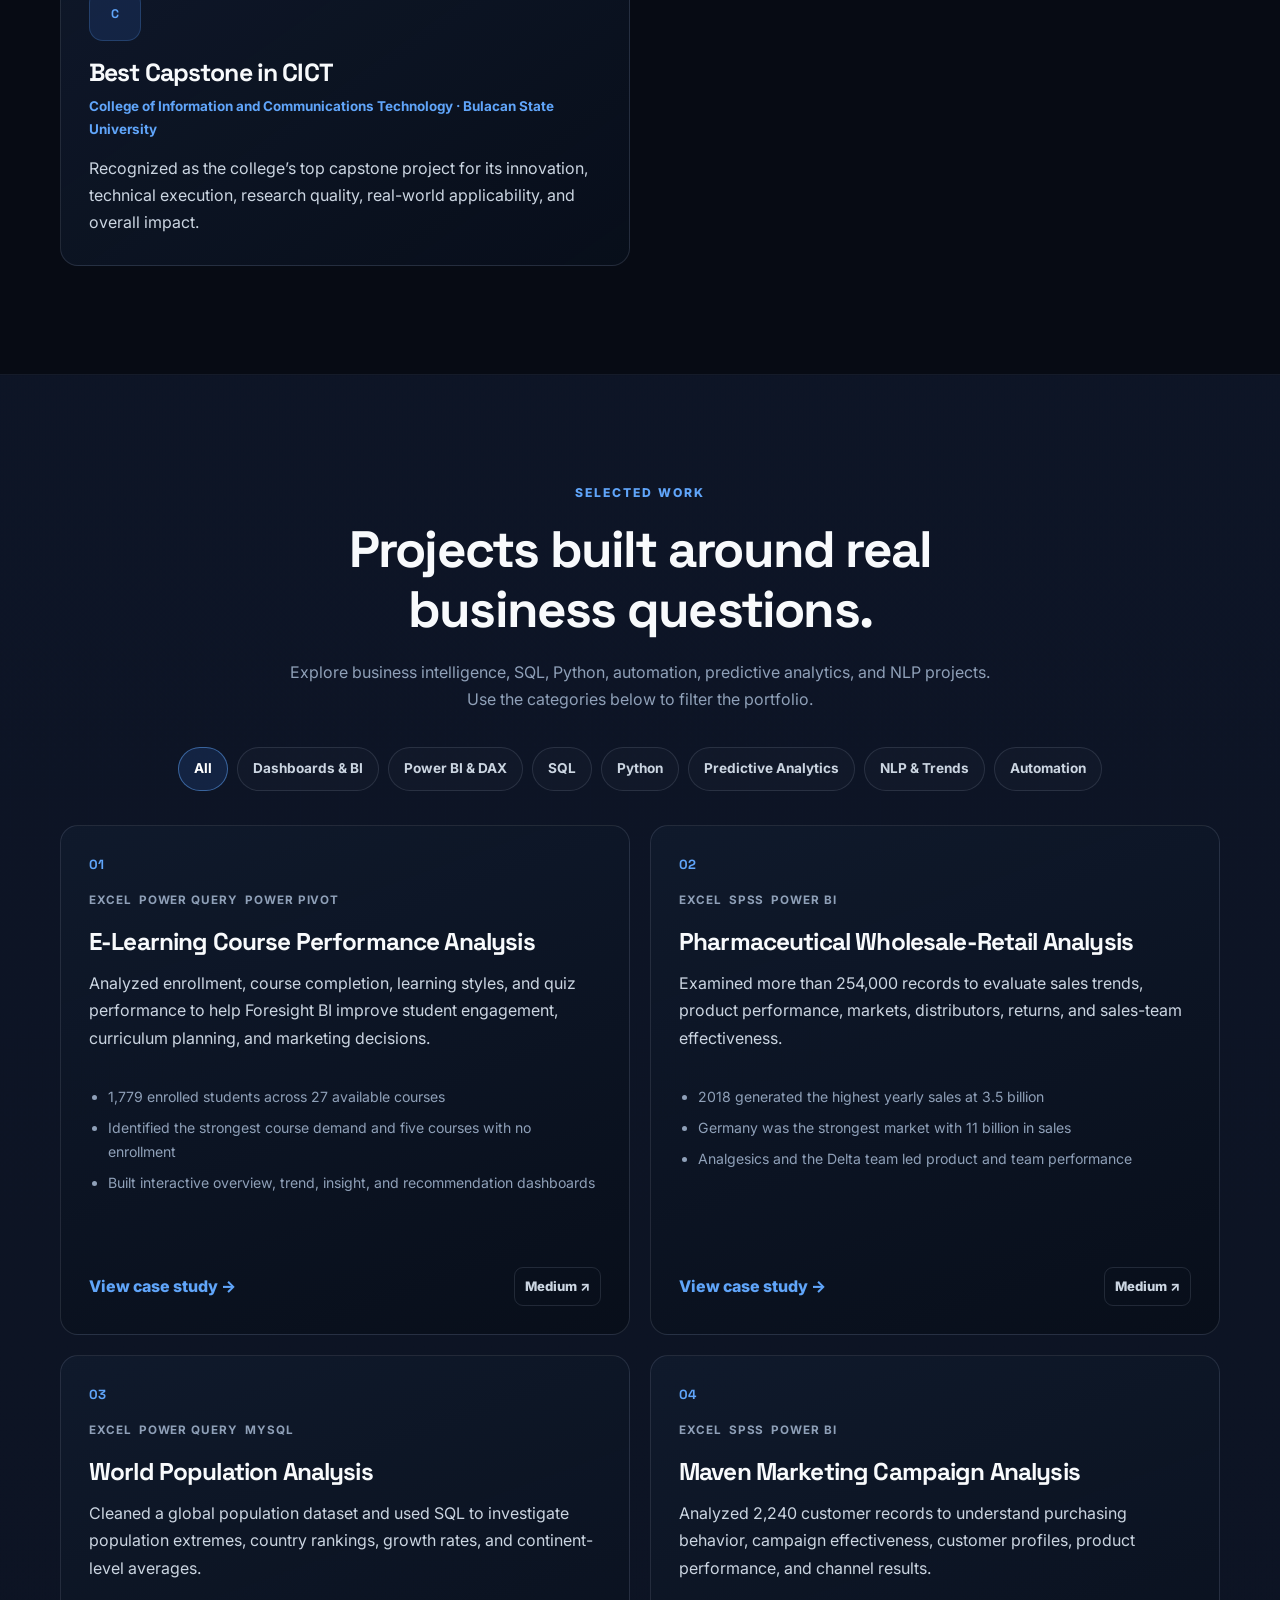
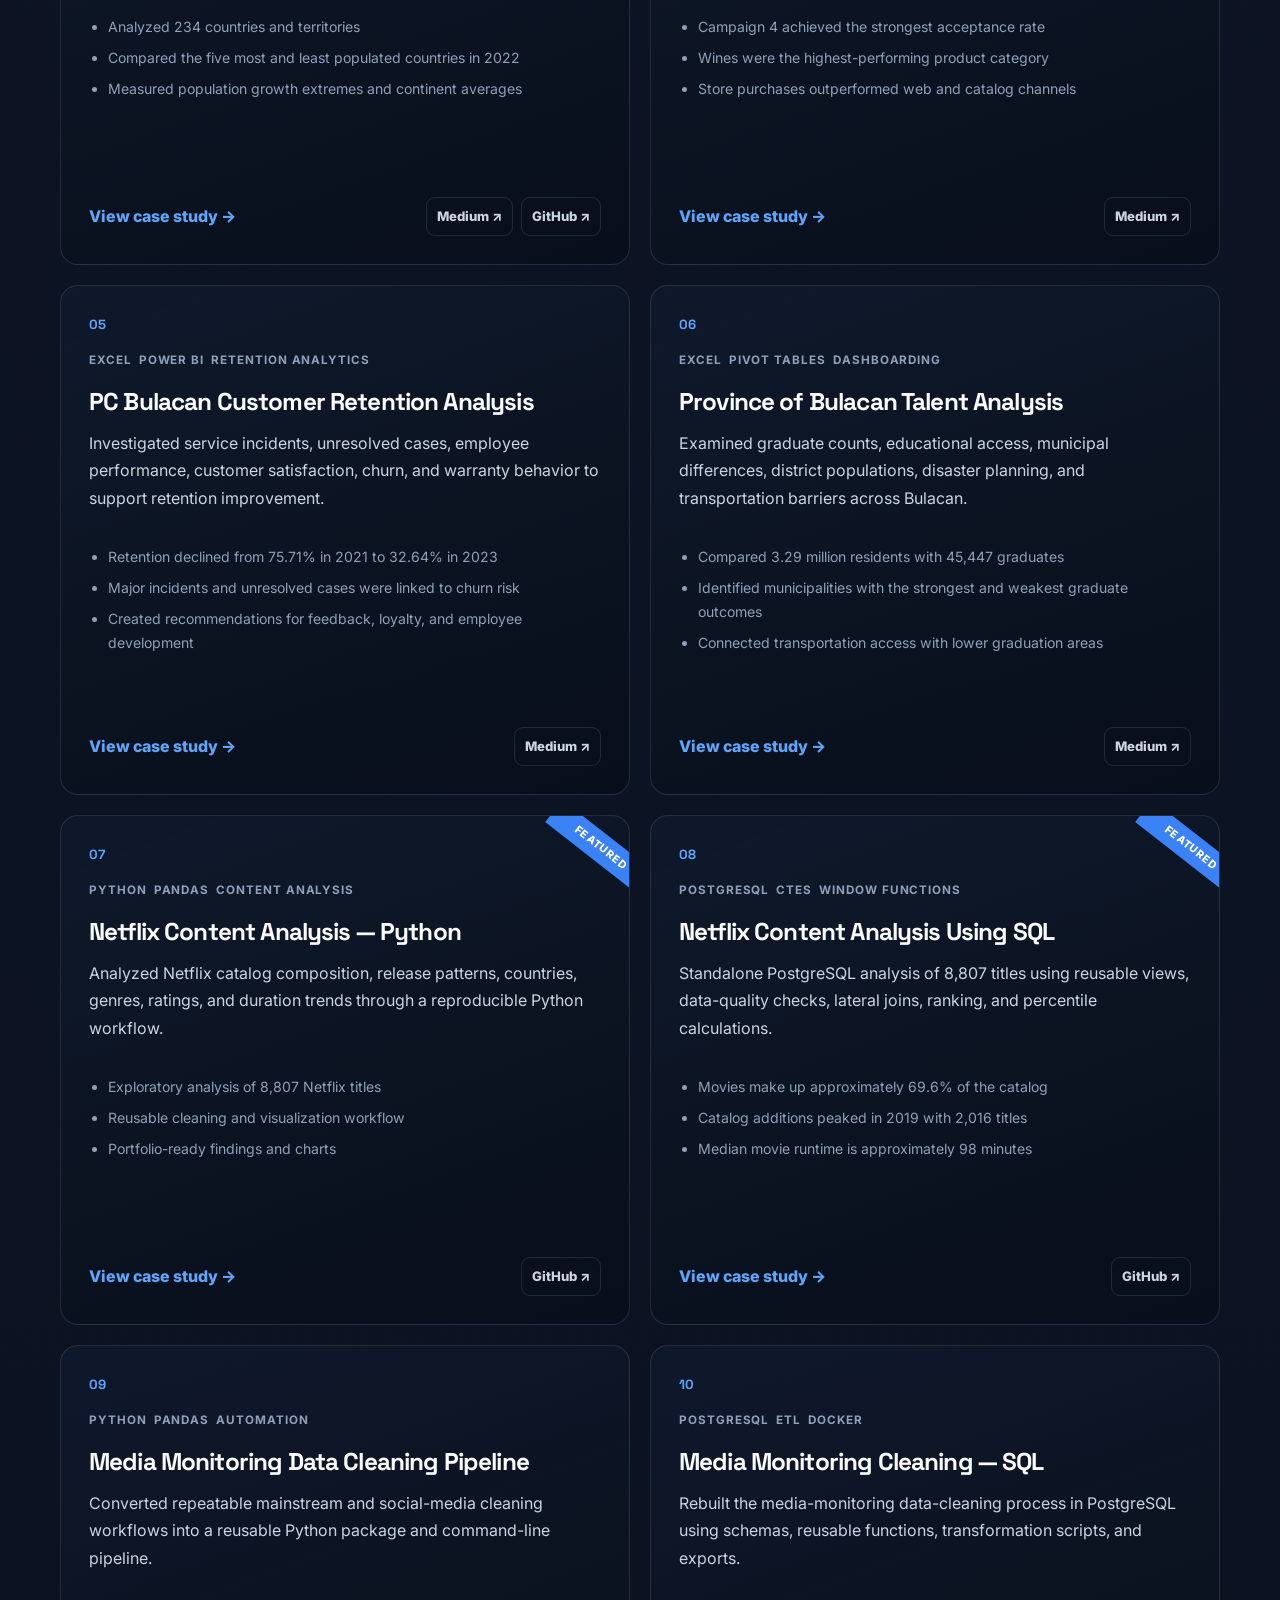
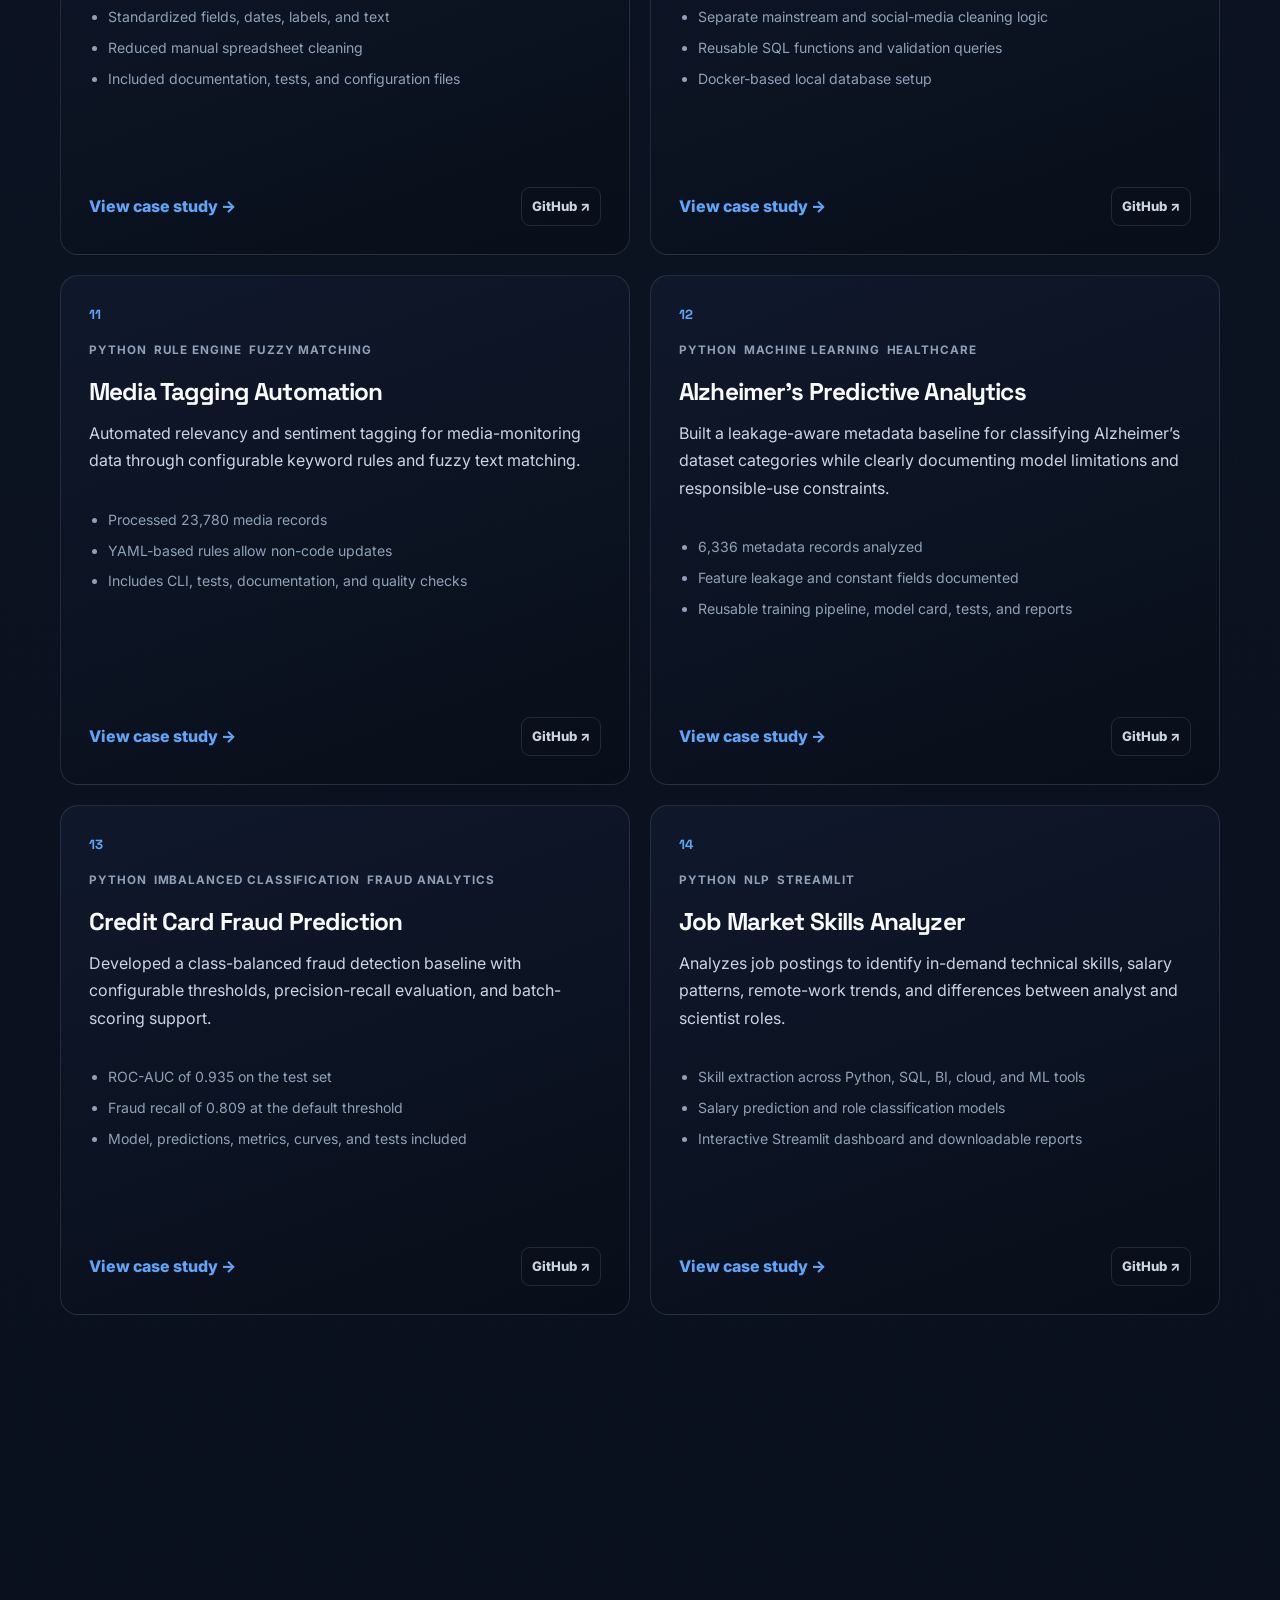
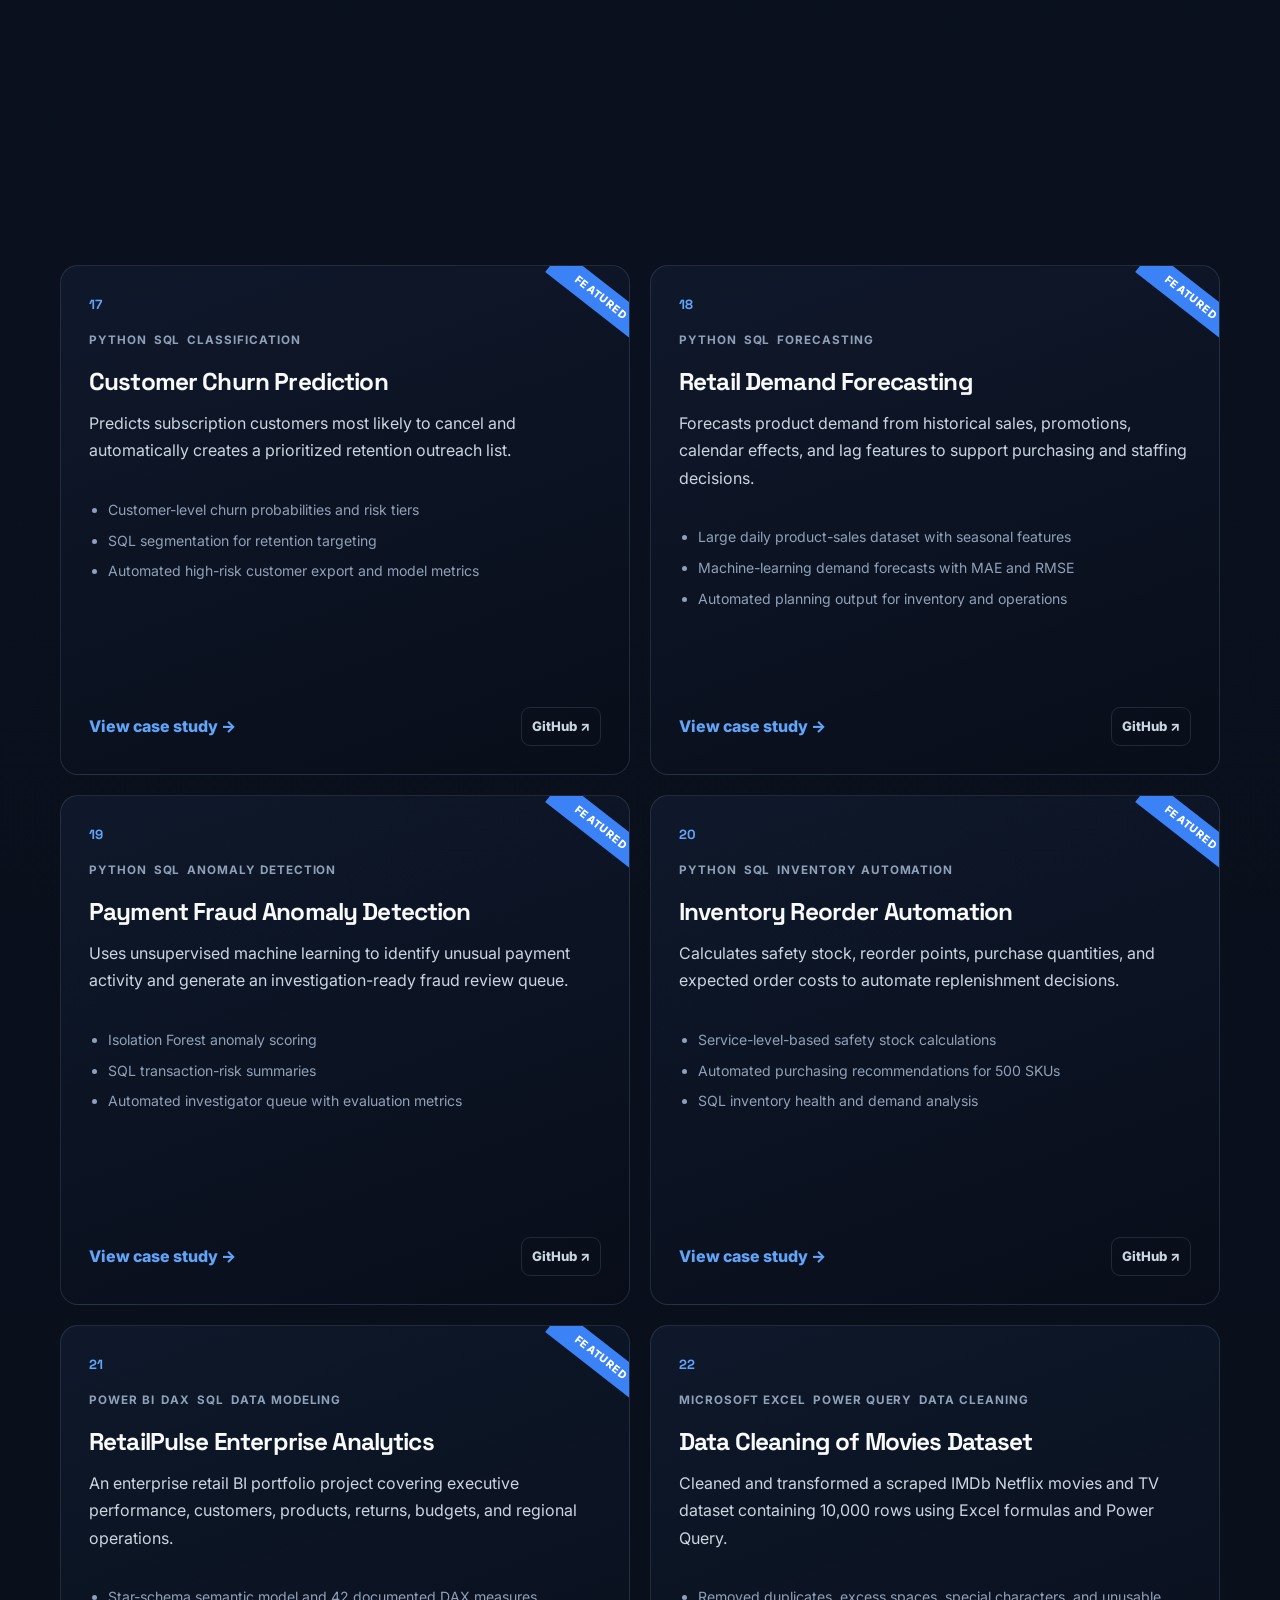
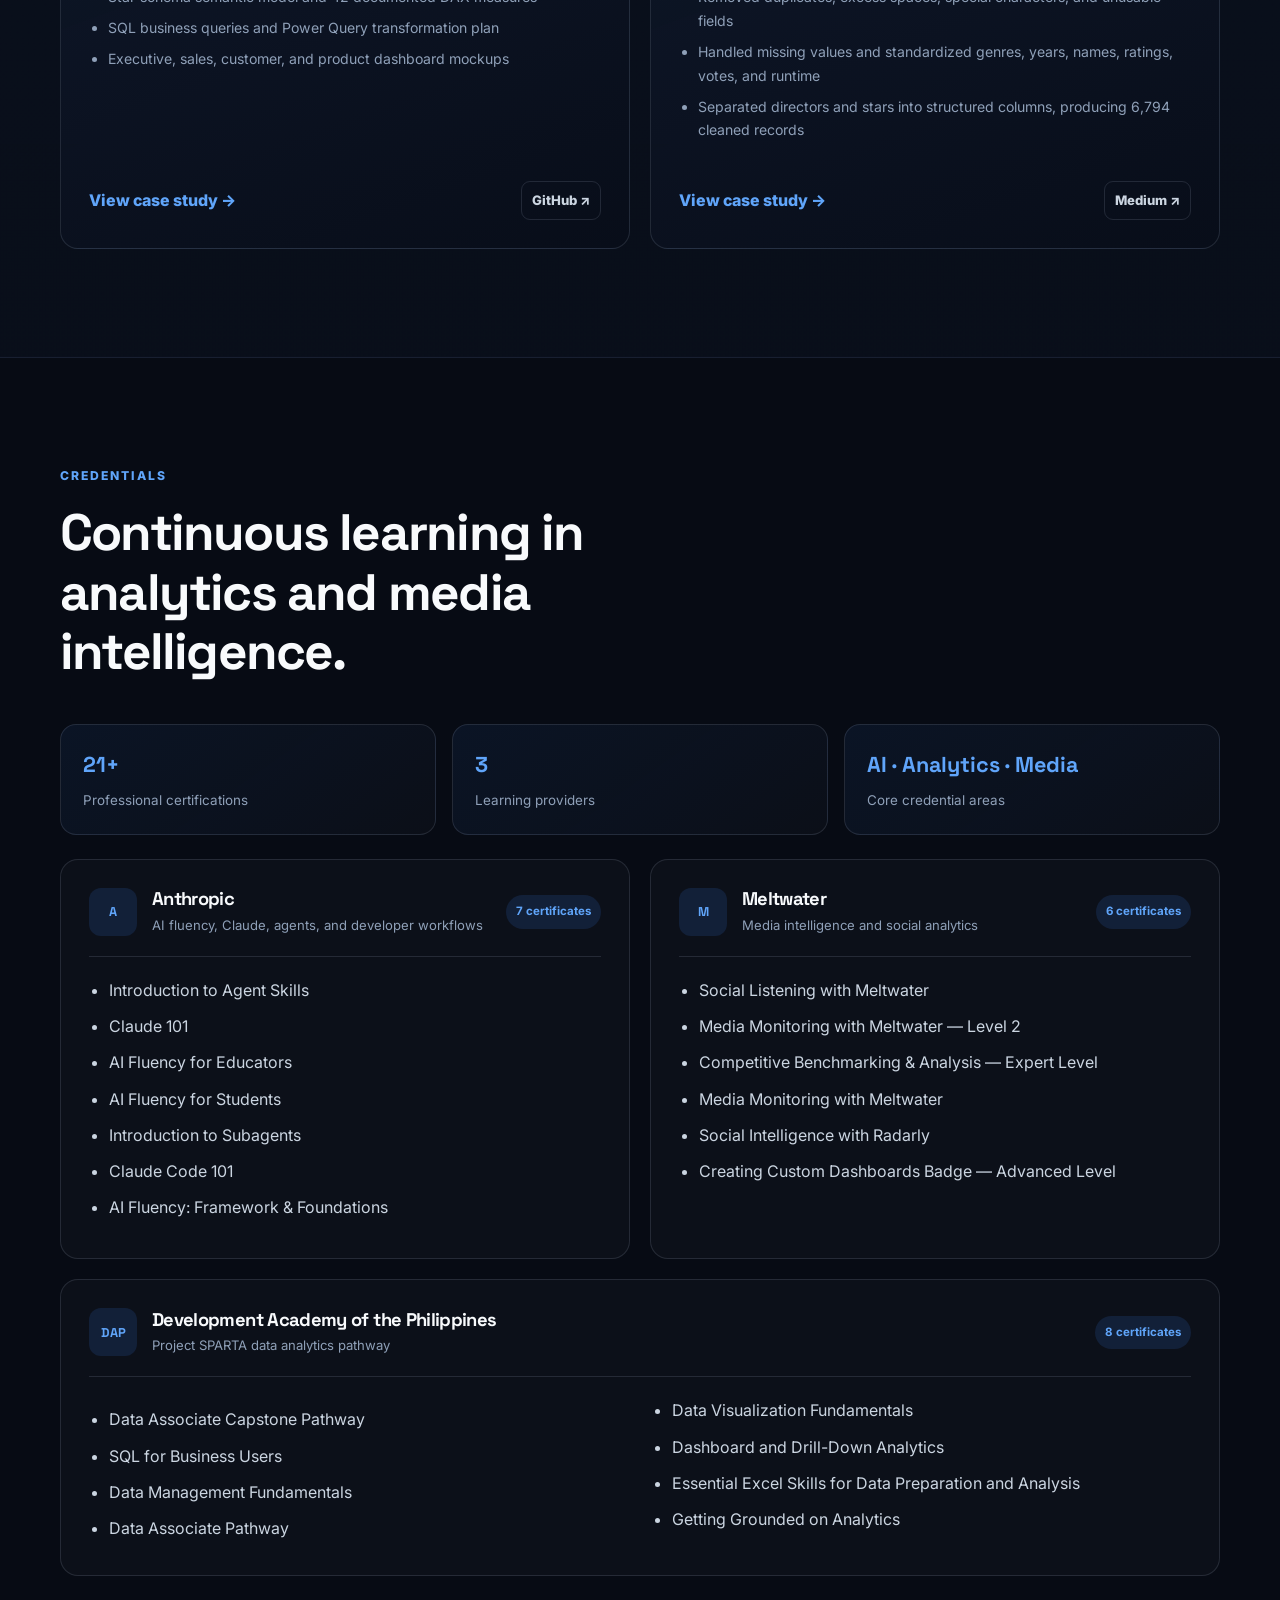
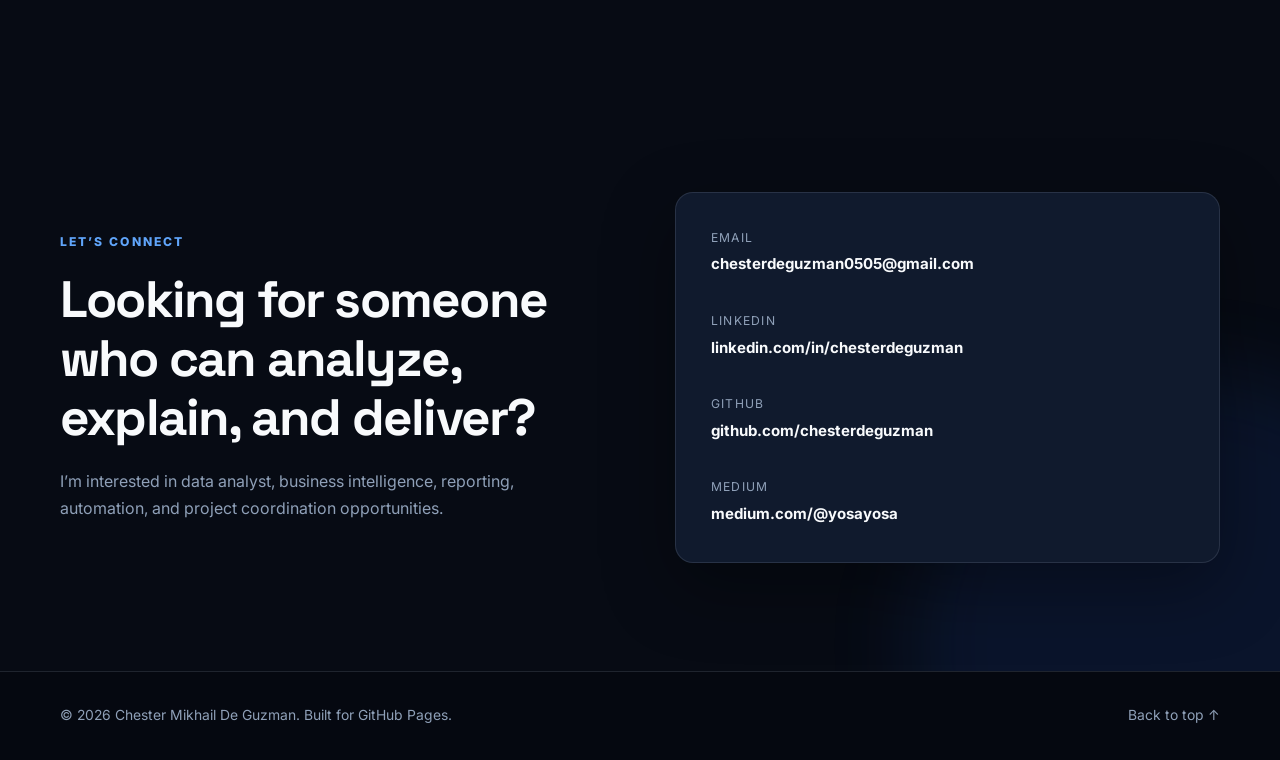
==== commit 09c9710c: "Update index.html" ====
--- a/index.html
+++ b/index.html
@@ -176,7 +176,7 @@
 <article class="timeline-item reveal">
 <div class="timeline-marker"></div>
 <div class="timeline-meta">
-<span>8 months</span>
+<span>1 year</span>
 <span>Freelance</span>
 </div>
 <div class="timeline-content">
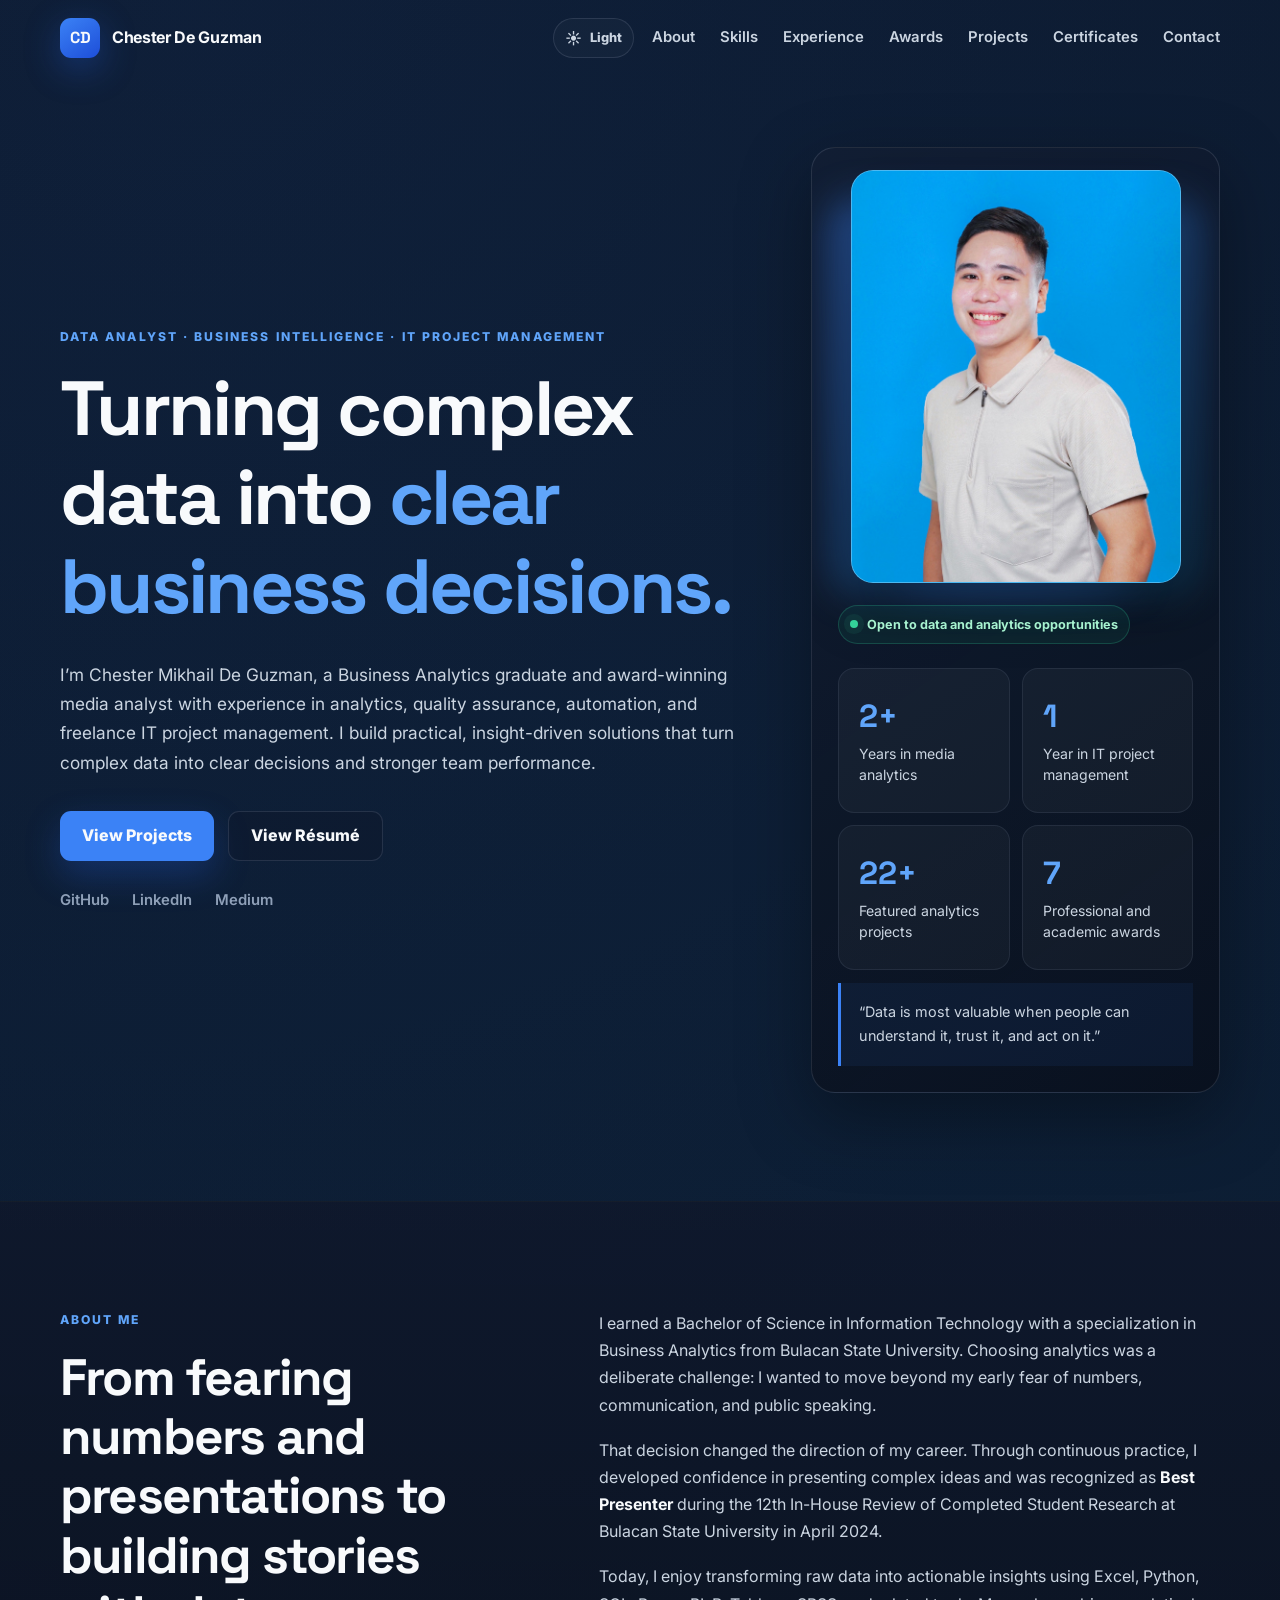
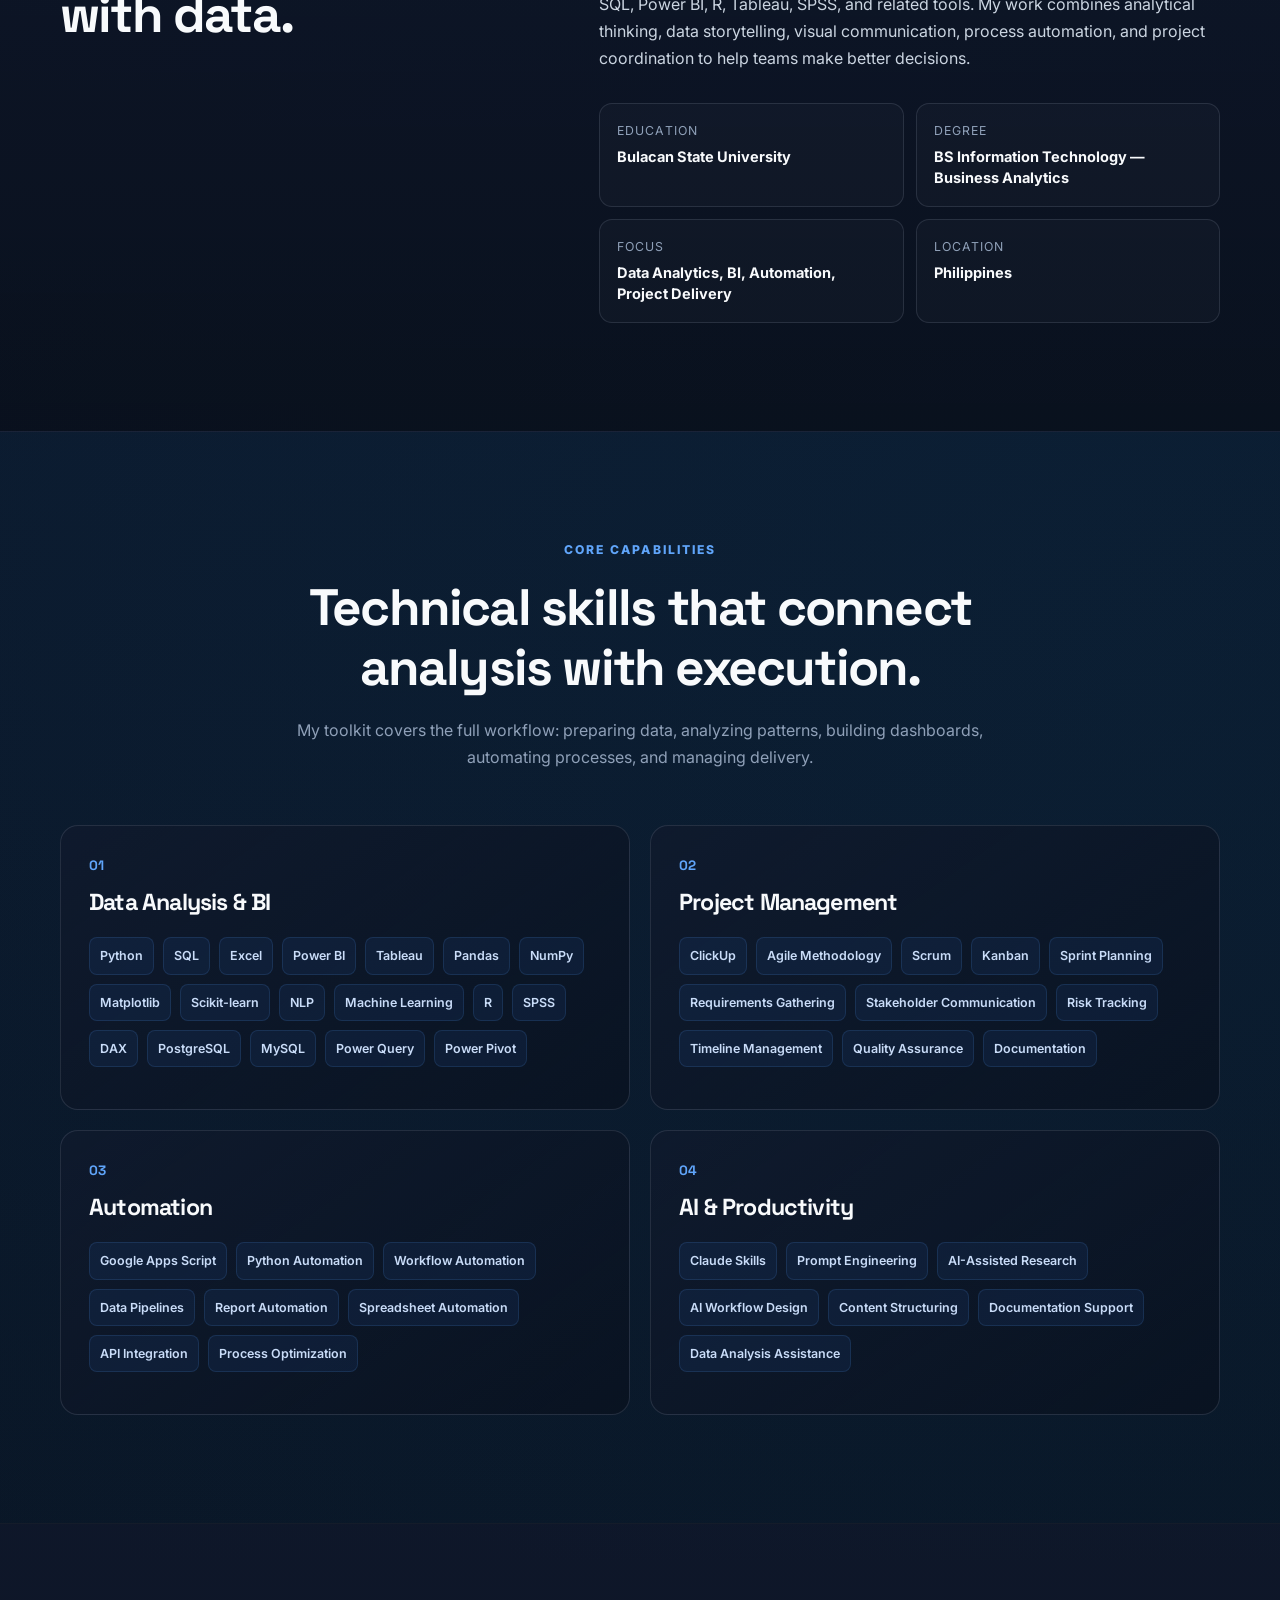
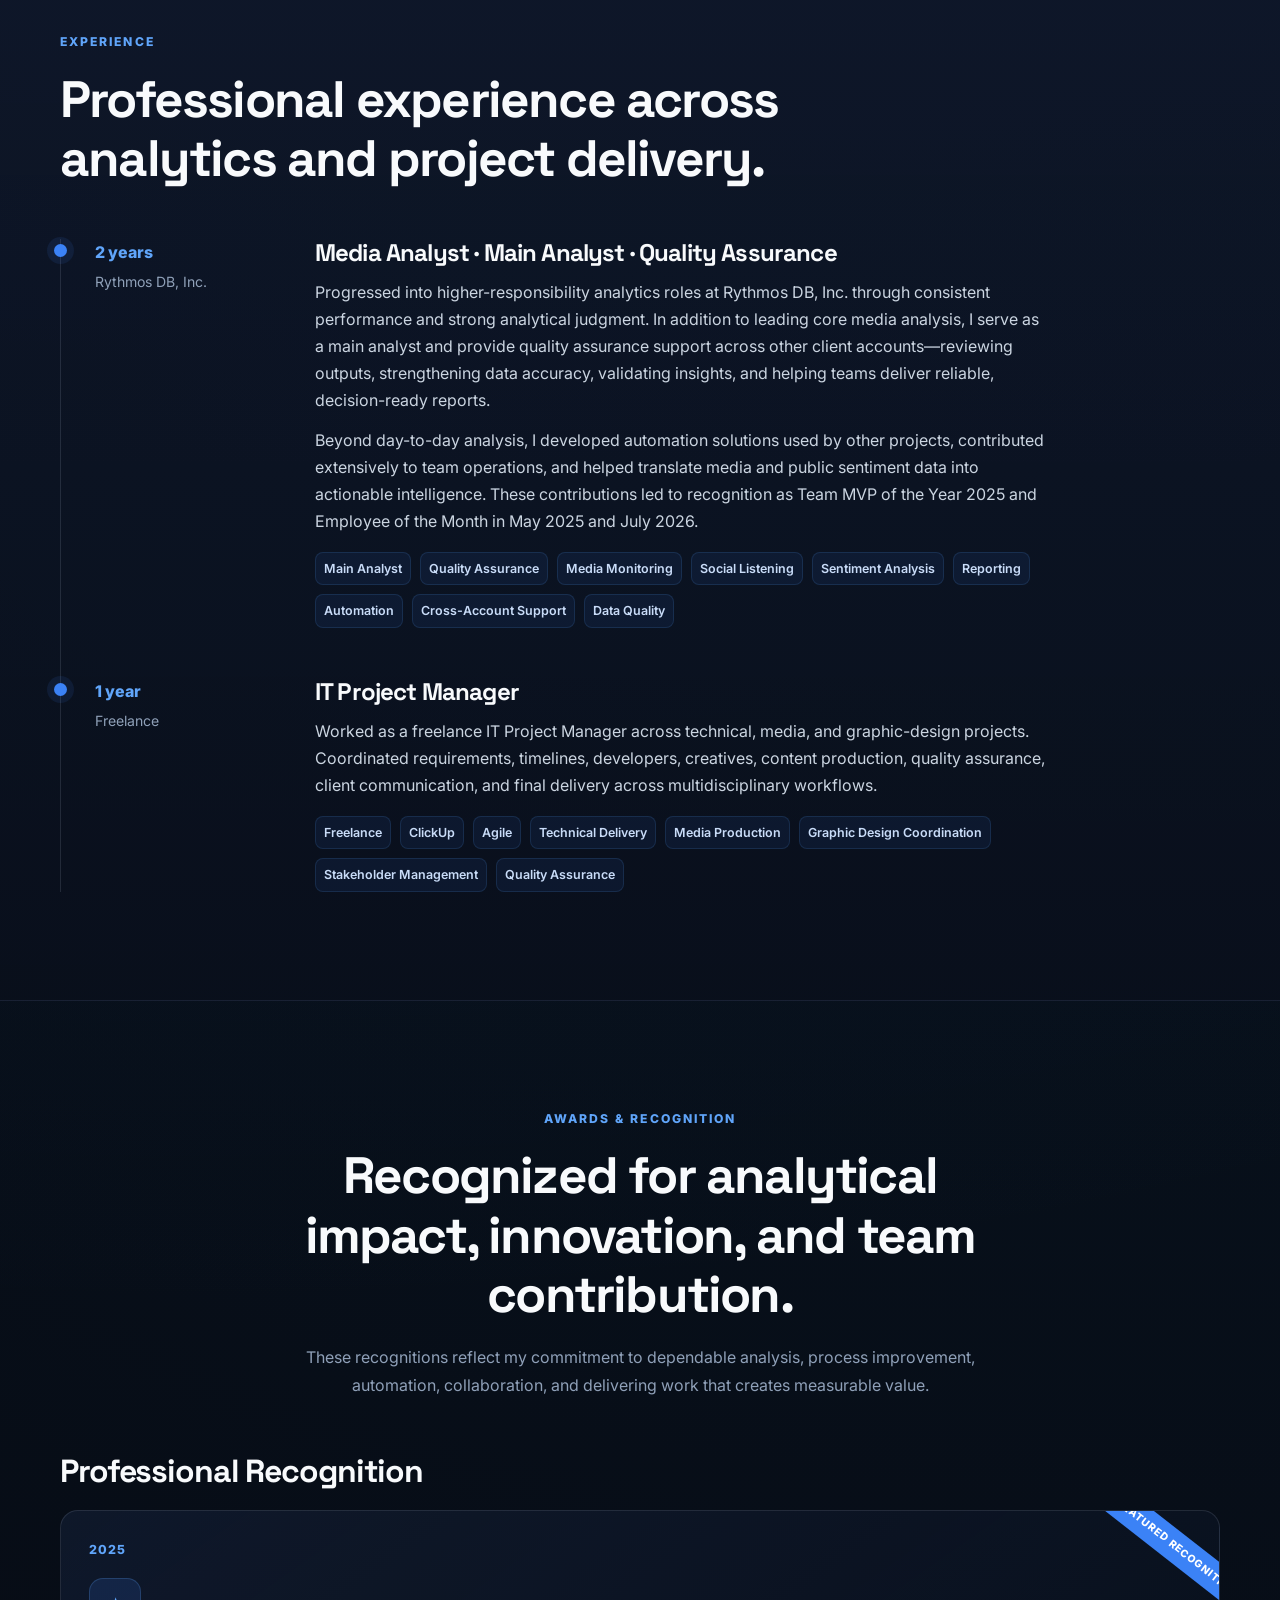
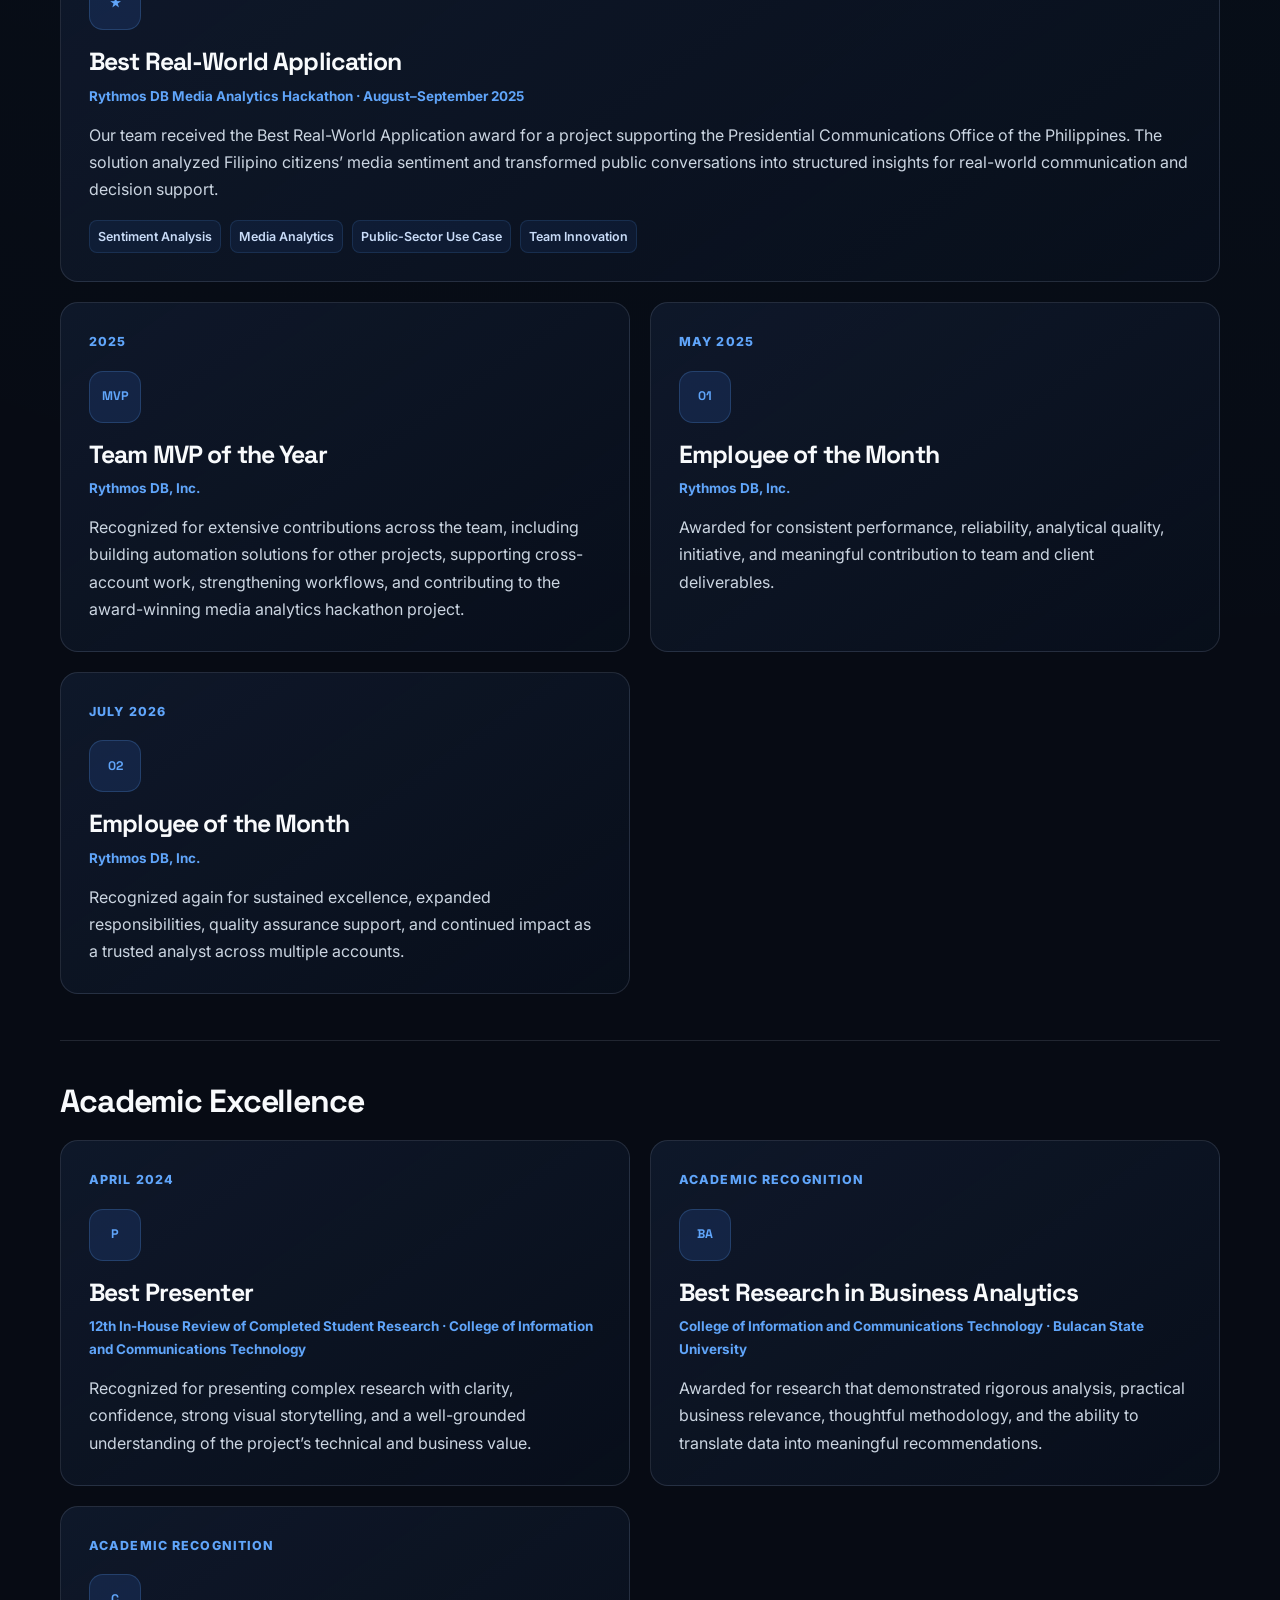
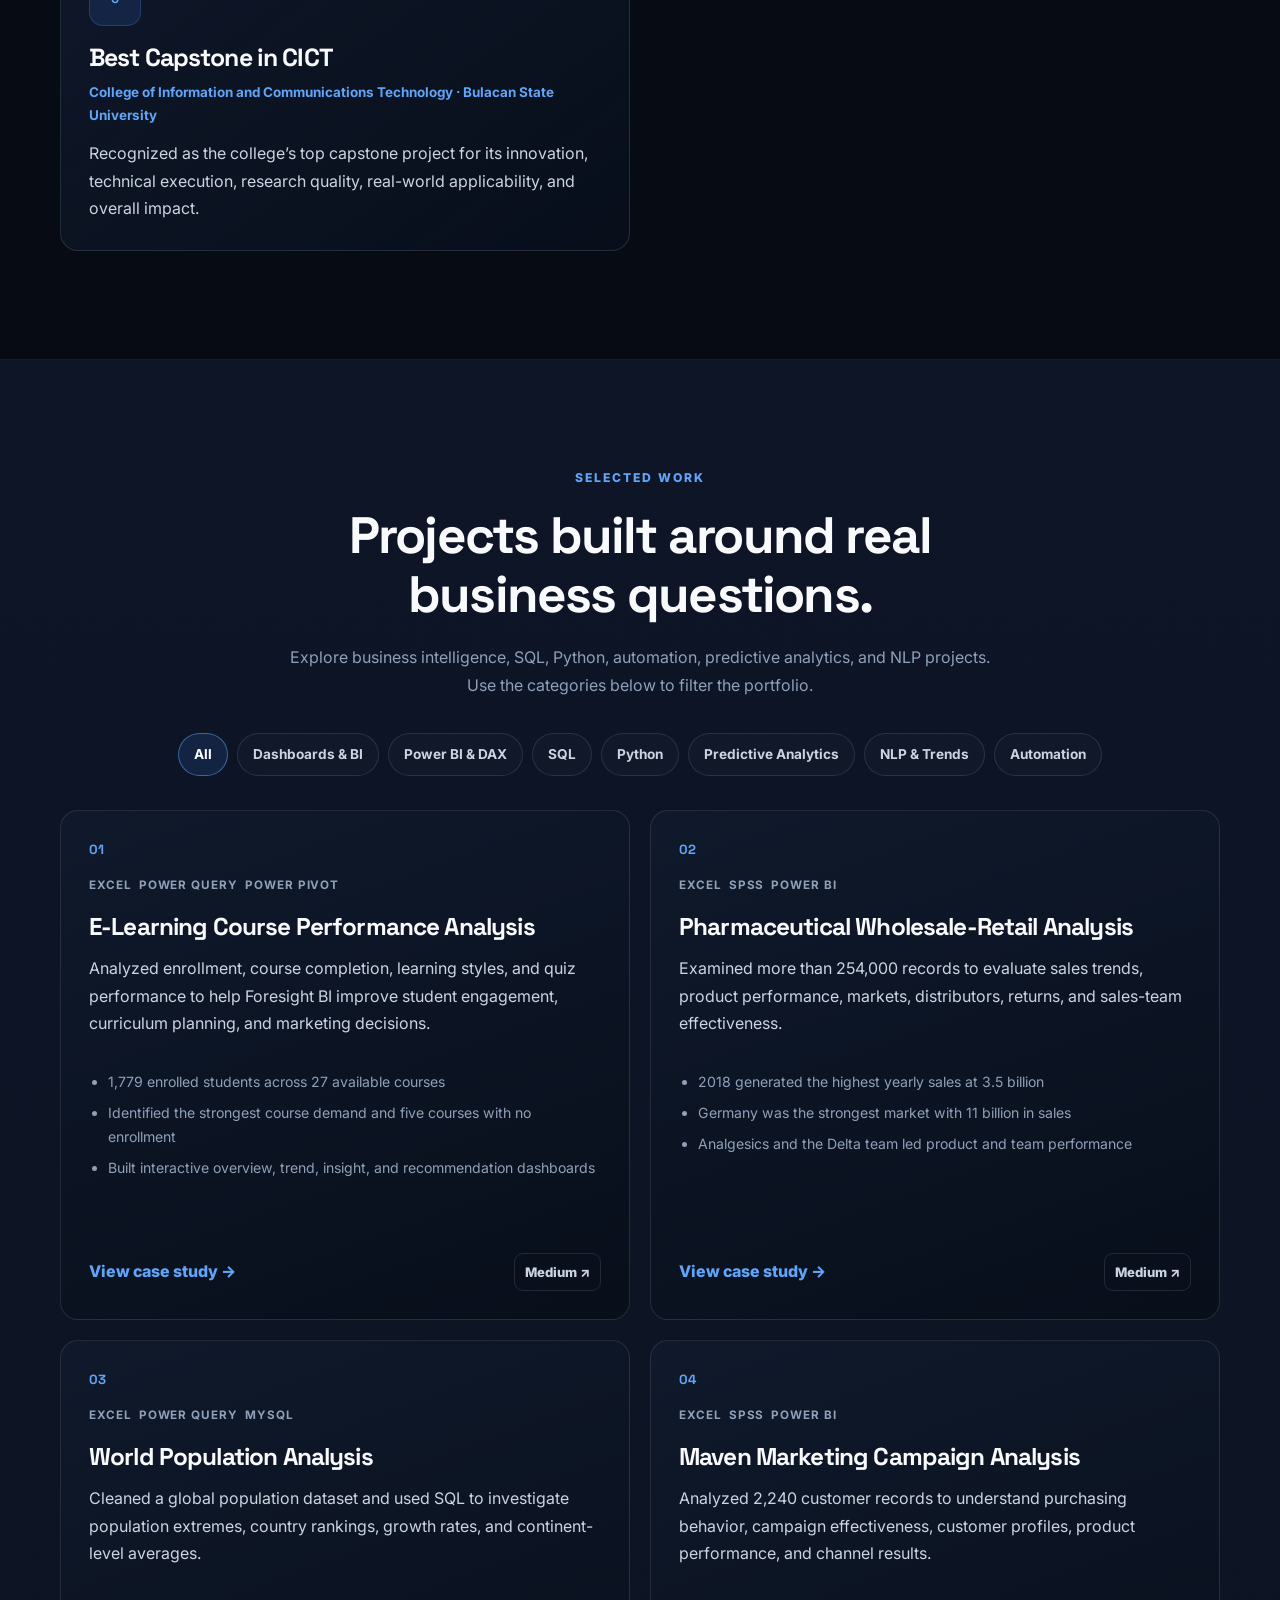
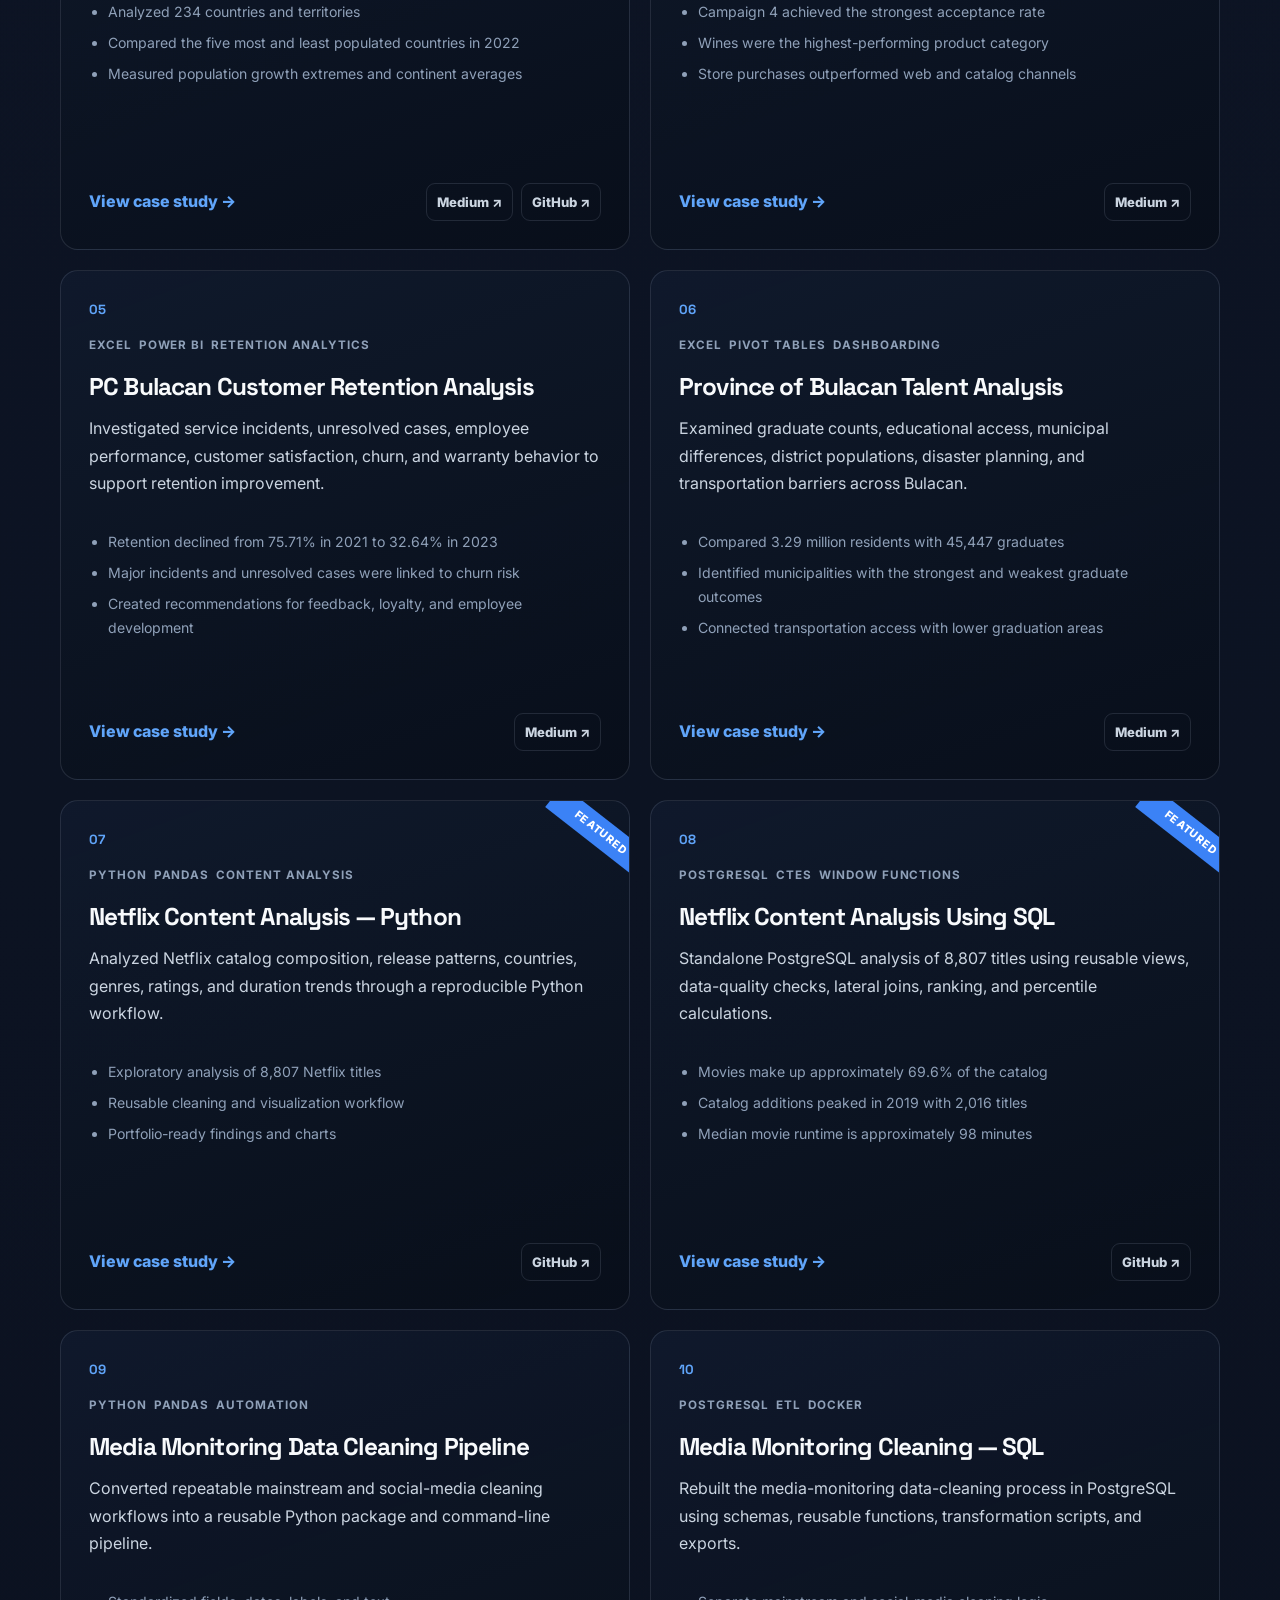
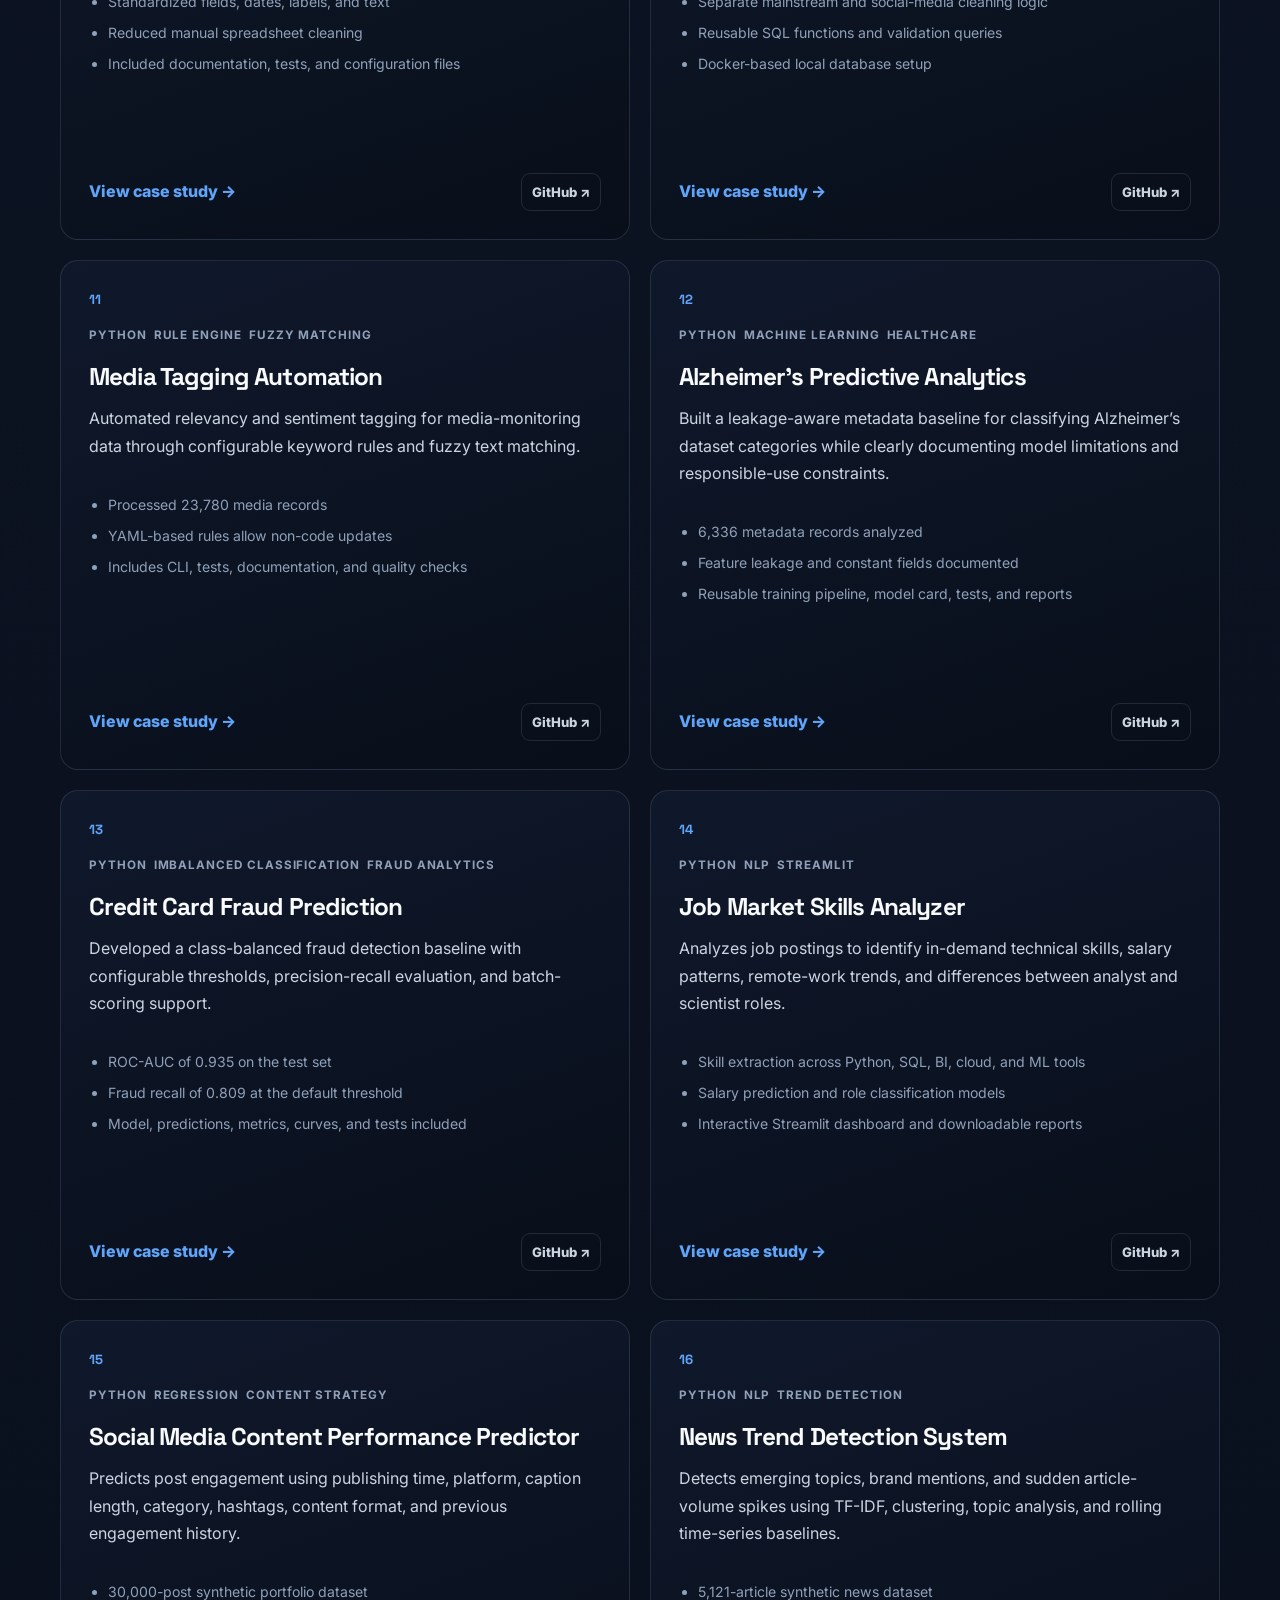
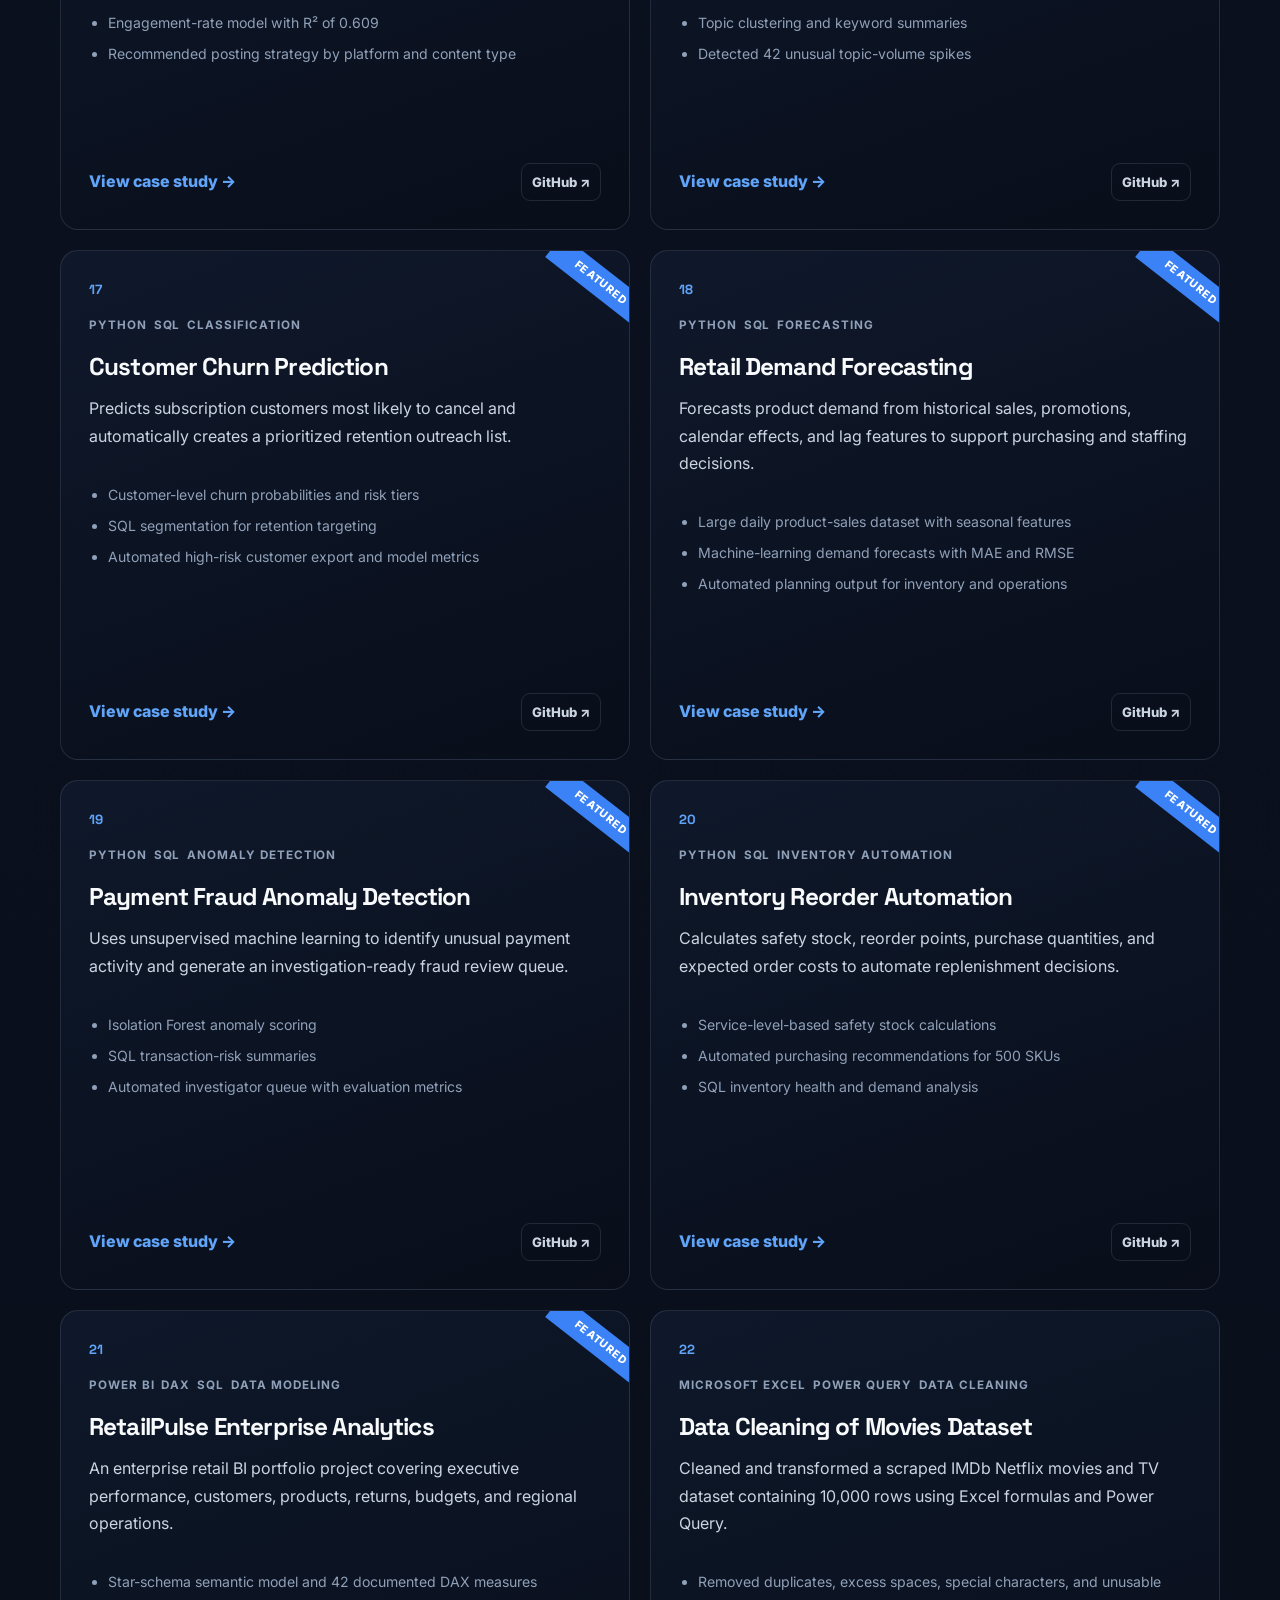
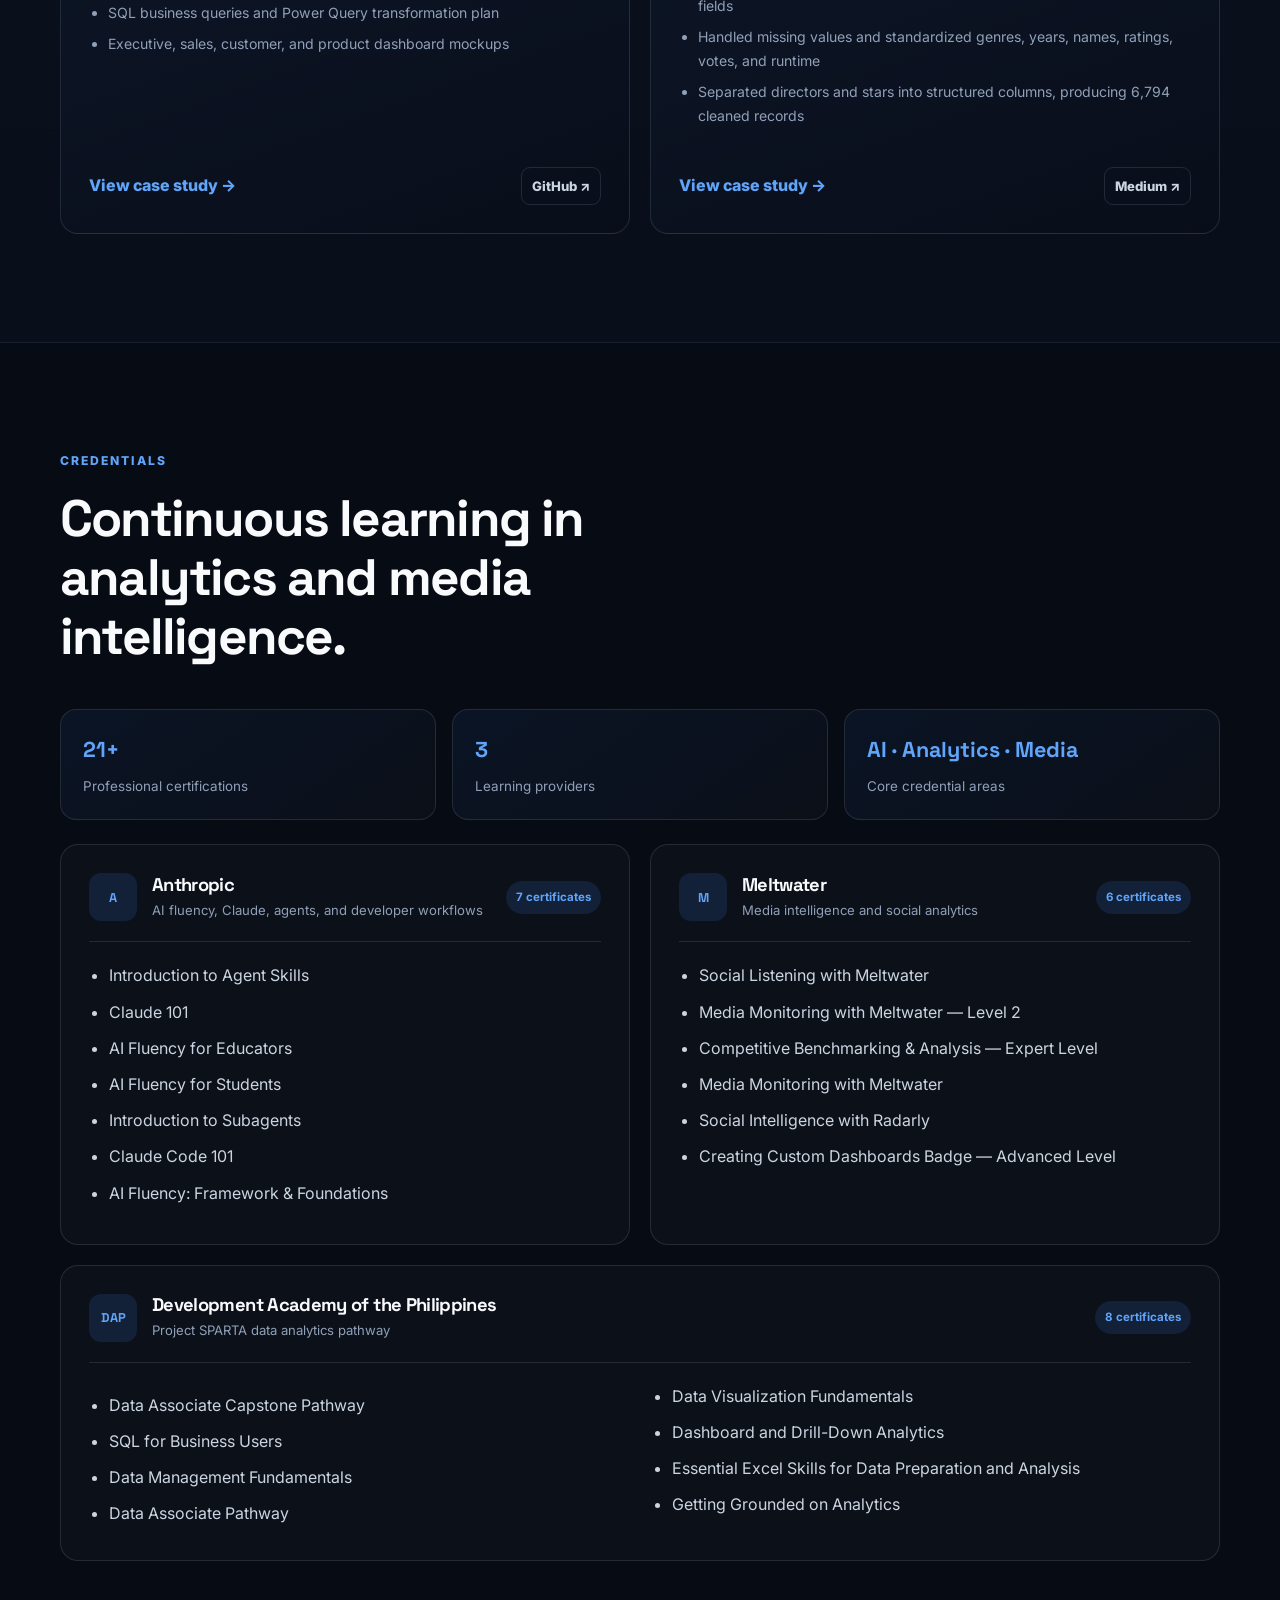
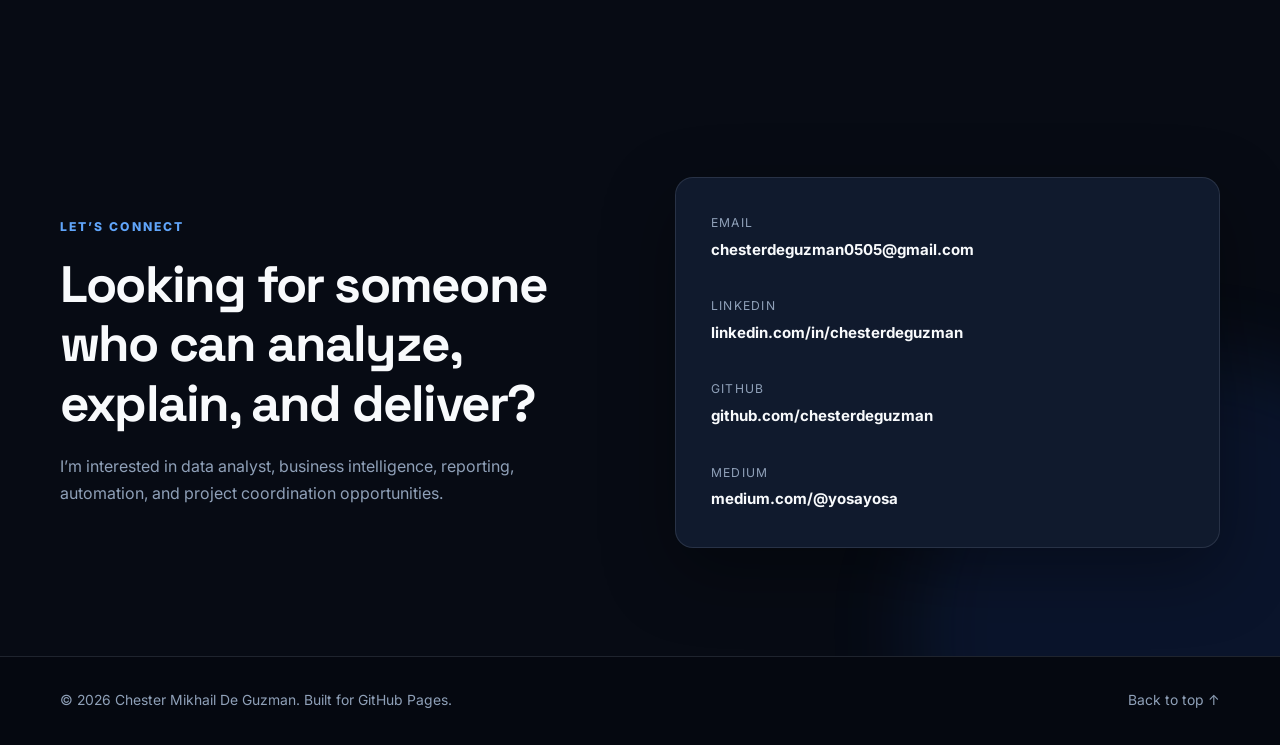
==== commit 3c15f592: "Update index.html" ====
--- a/index.html
+++ b/index.html
@@ -71,8 +71,8 @@
 <span>Years in media analytics</span>
 </article>
 <article>
-<strong>8</strong>
-<span>Months in IT project management</span>
+<strong>1</strong>
+<span>Year in IT project management</span>
 </article>
 <article>
 <strong>22+</strong>
